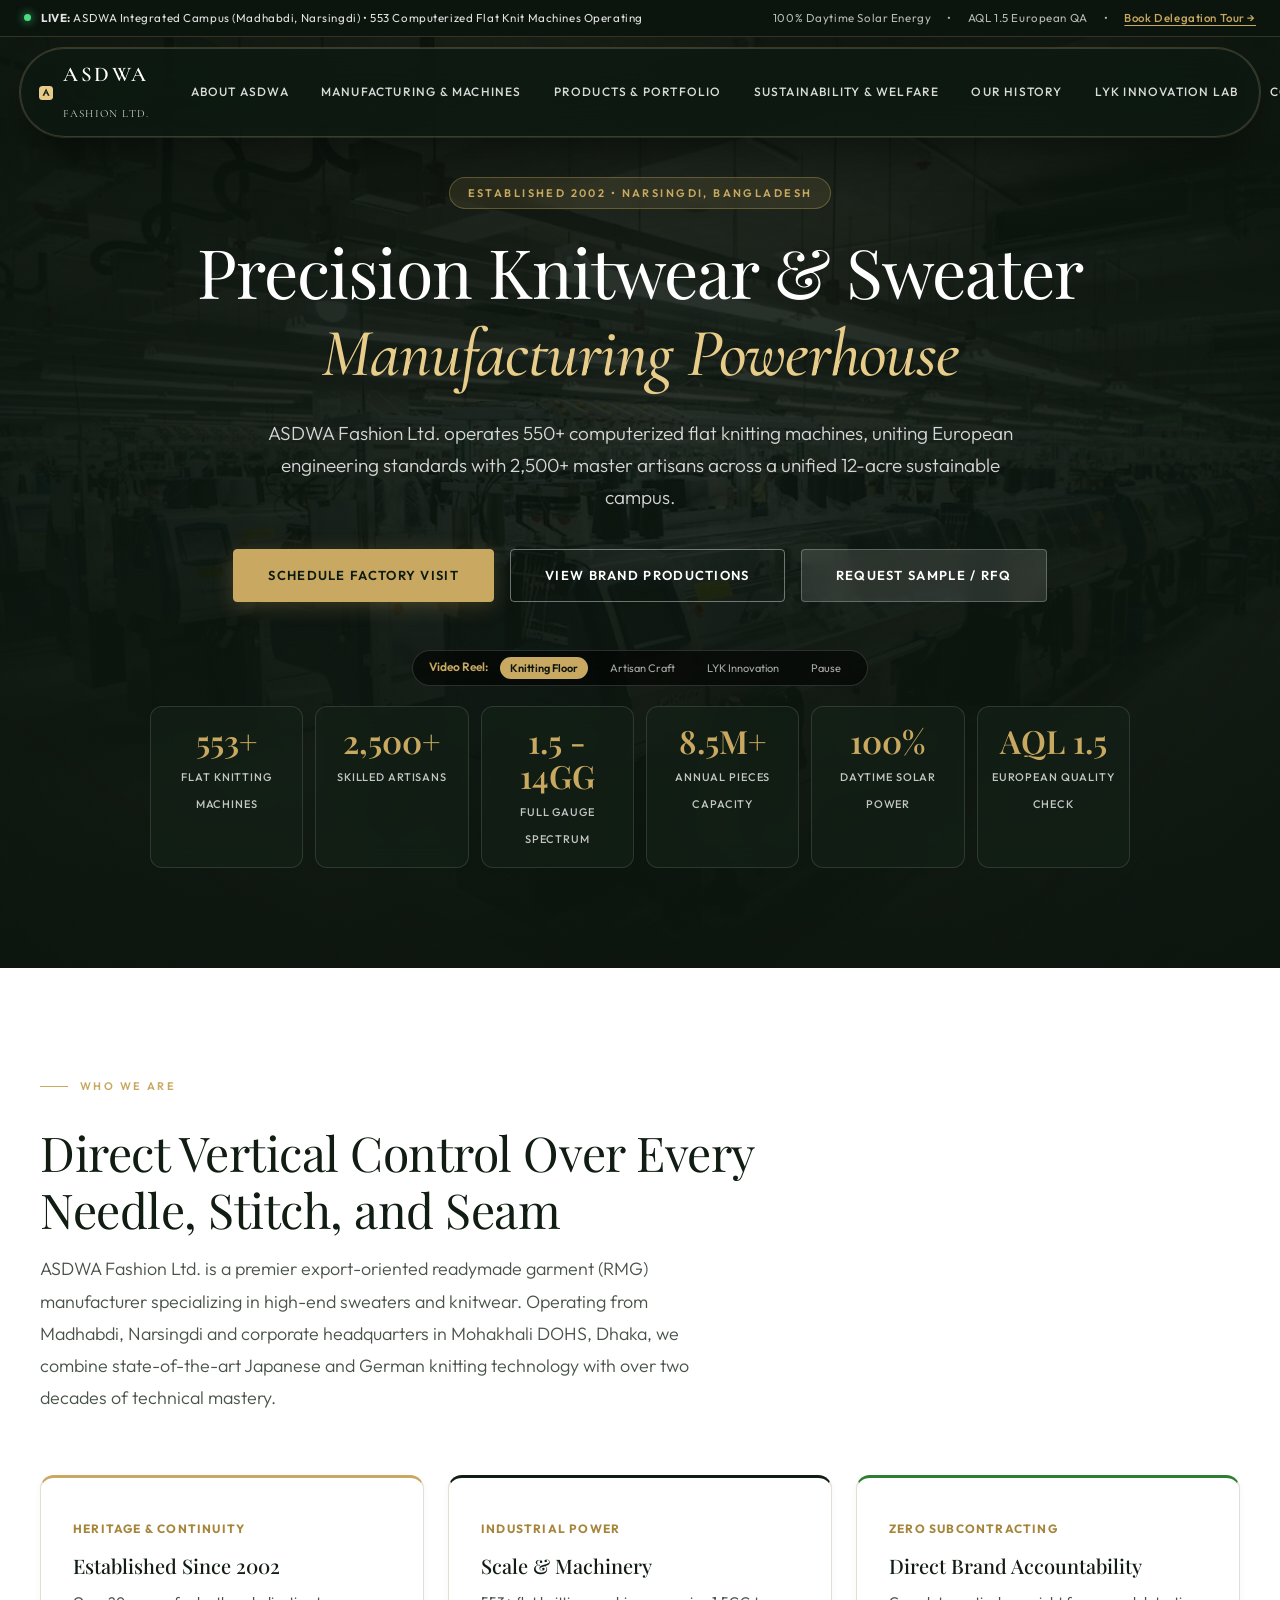
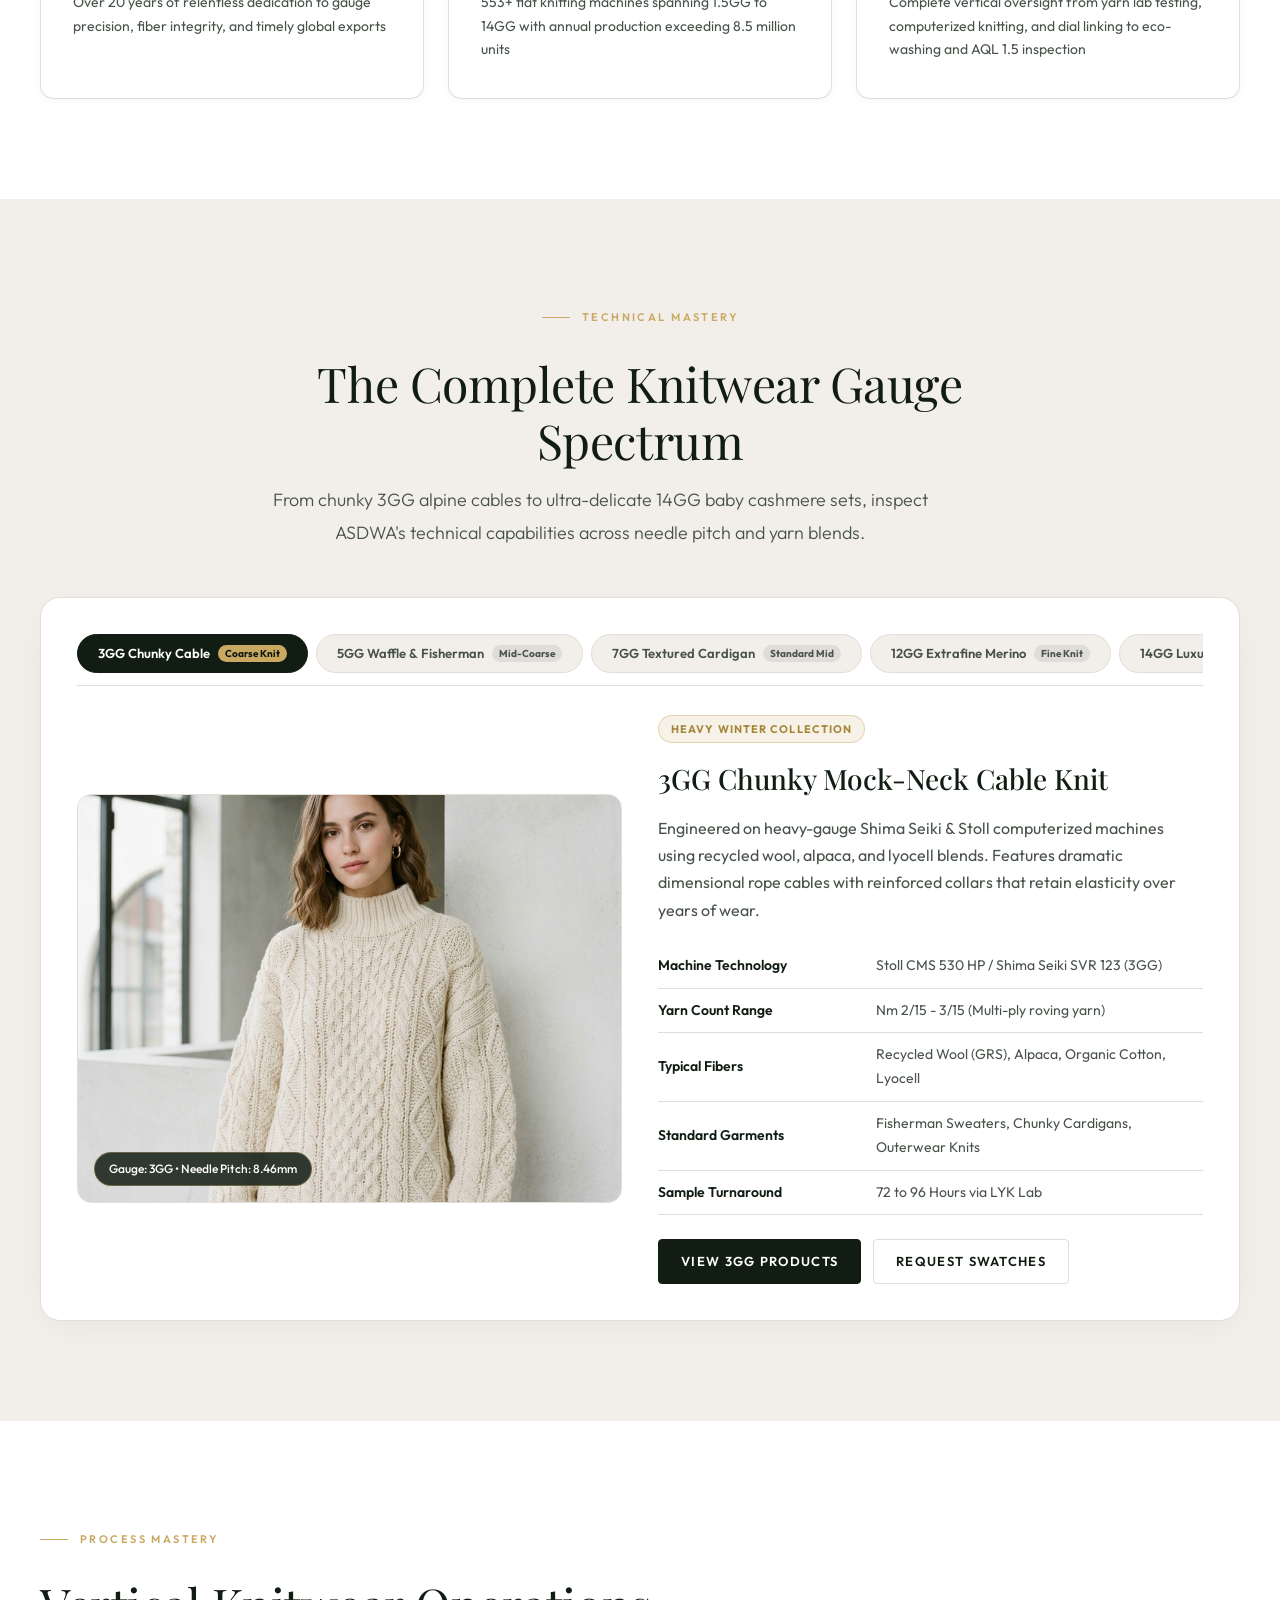
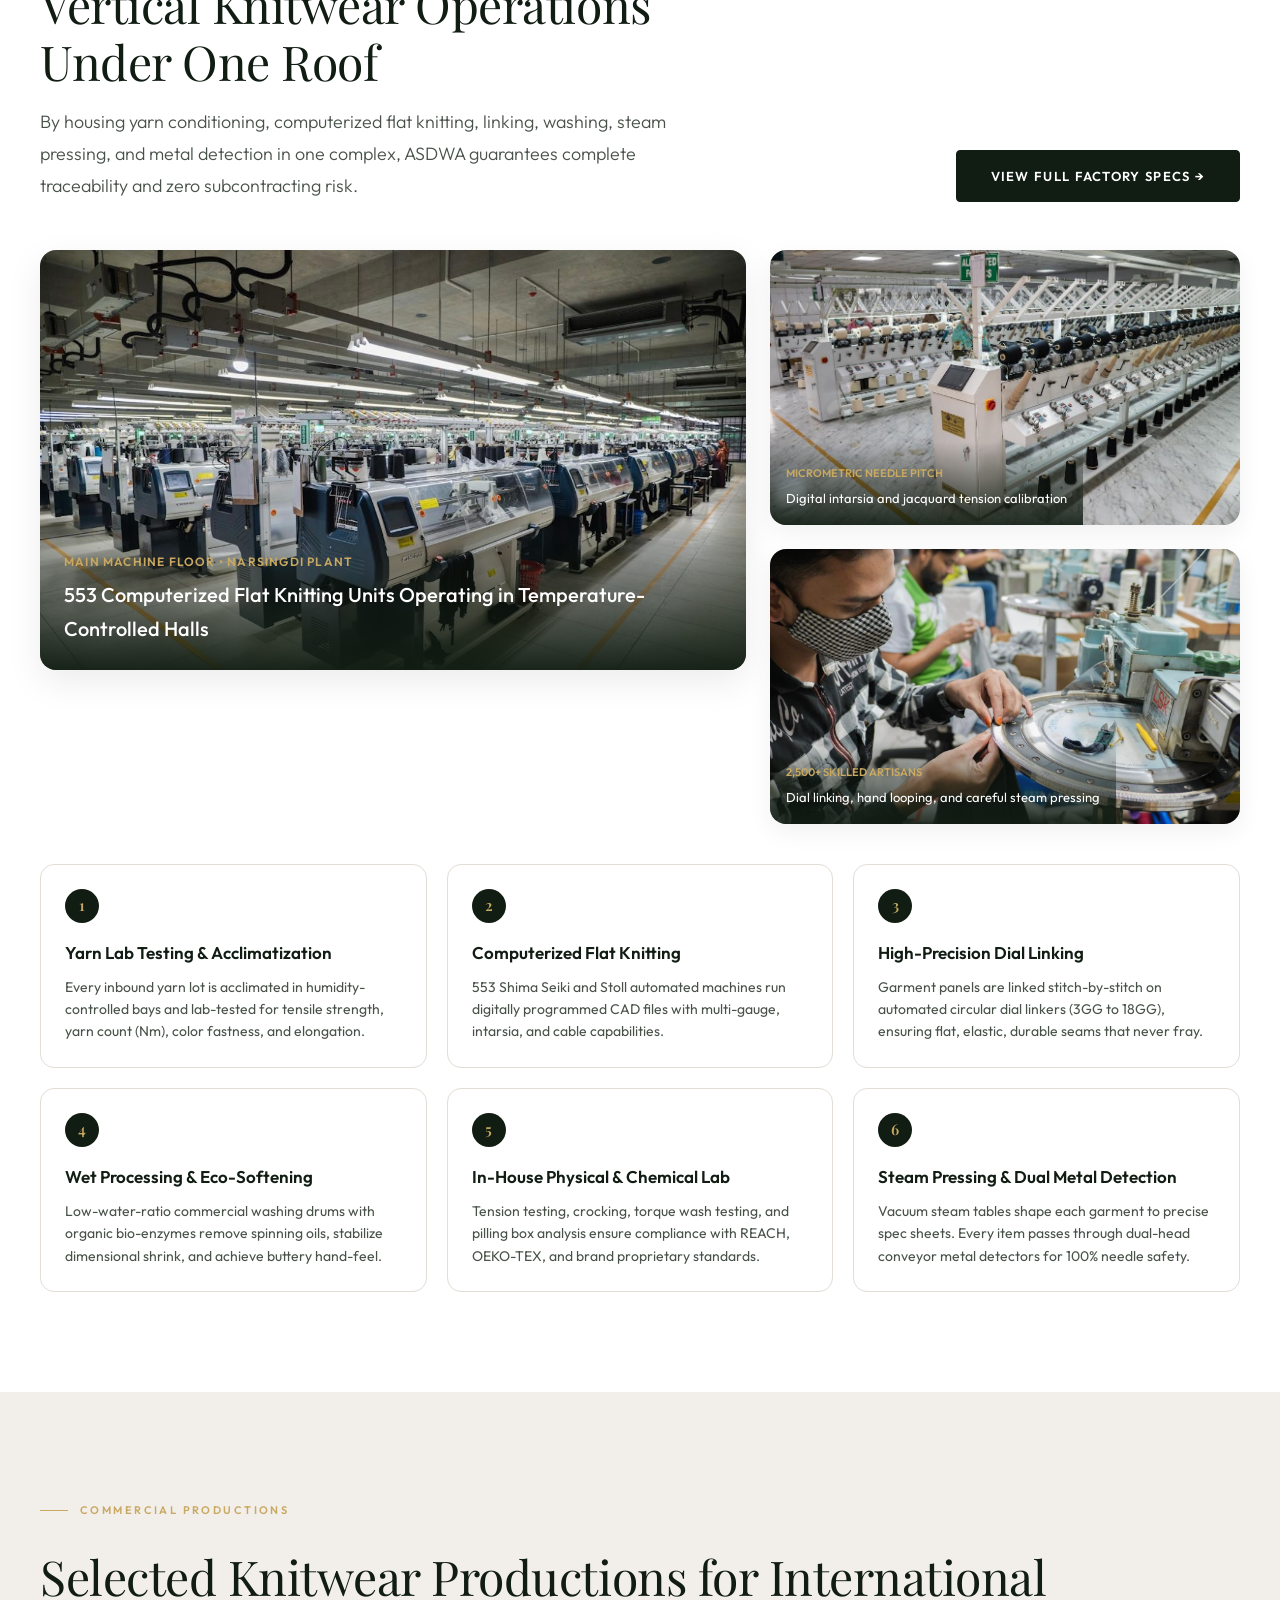
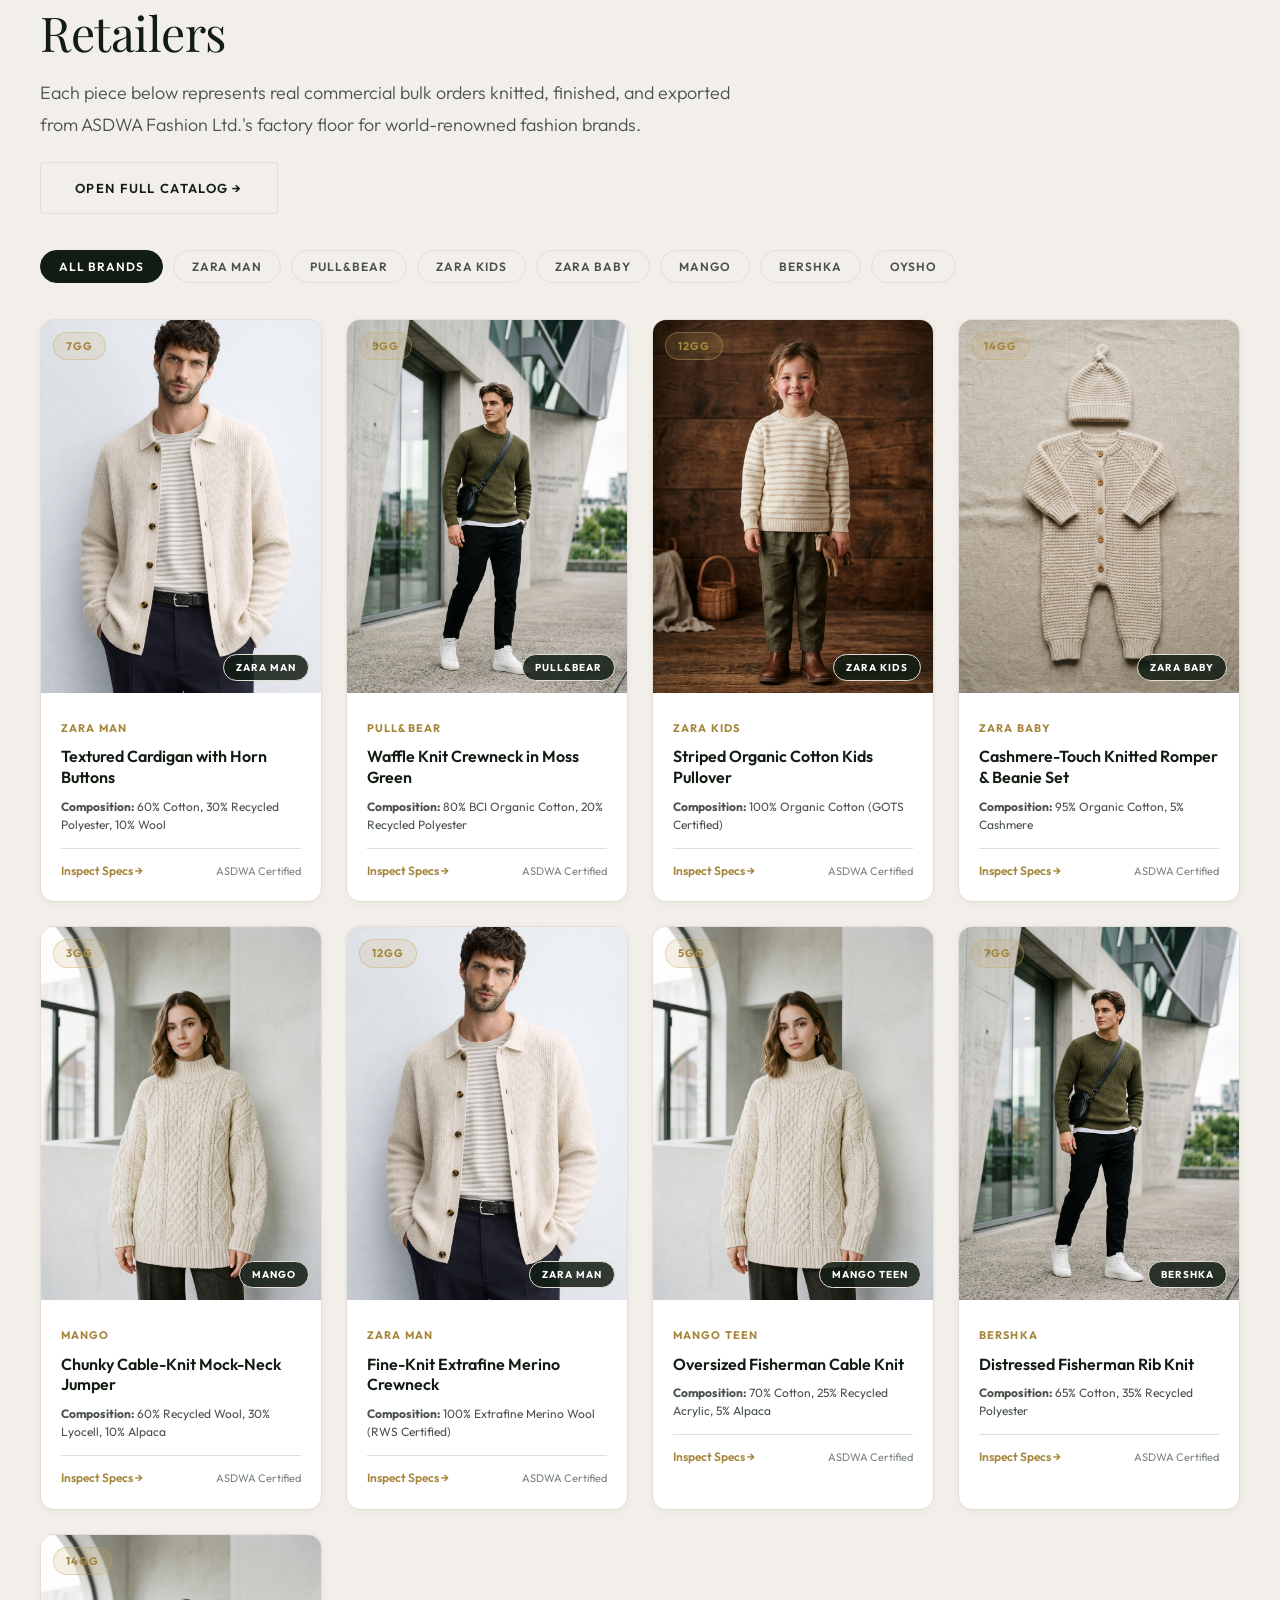
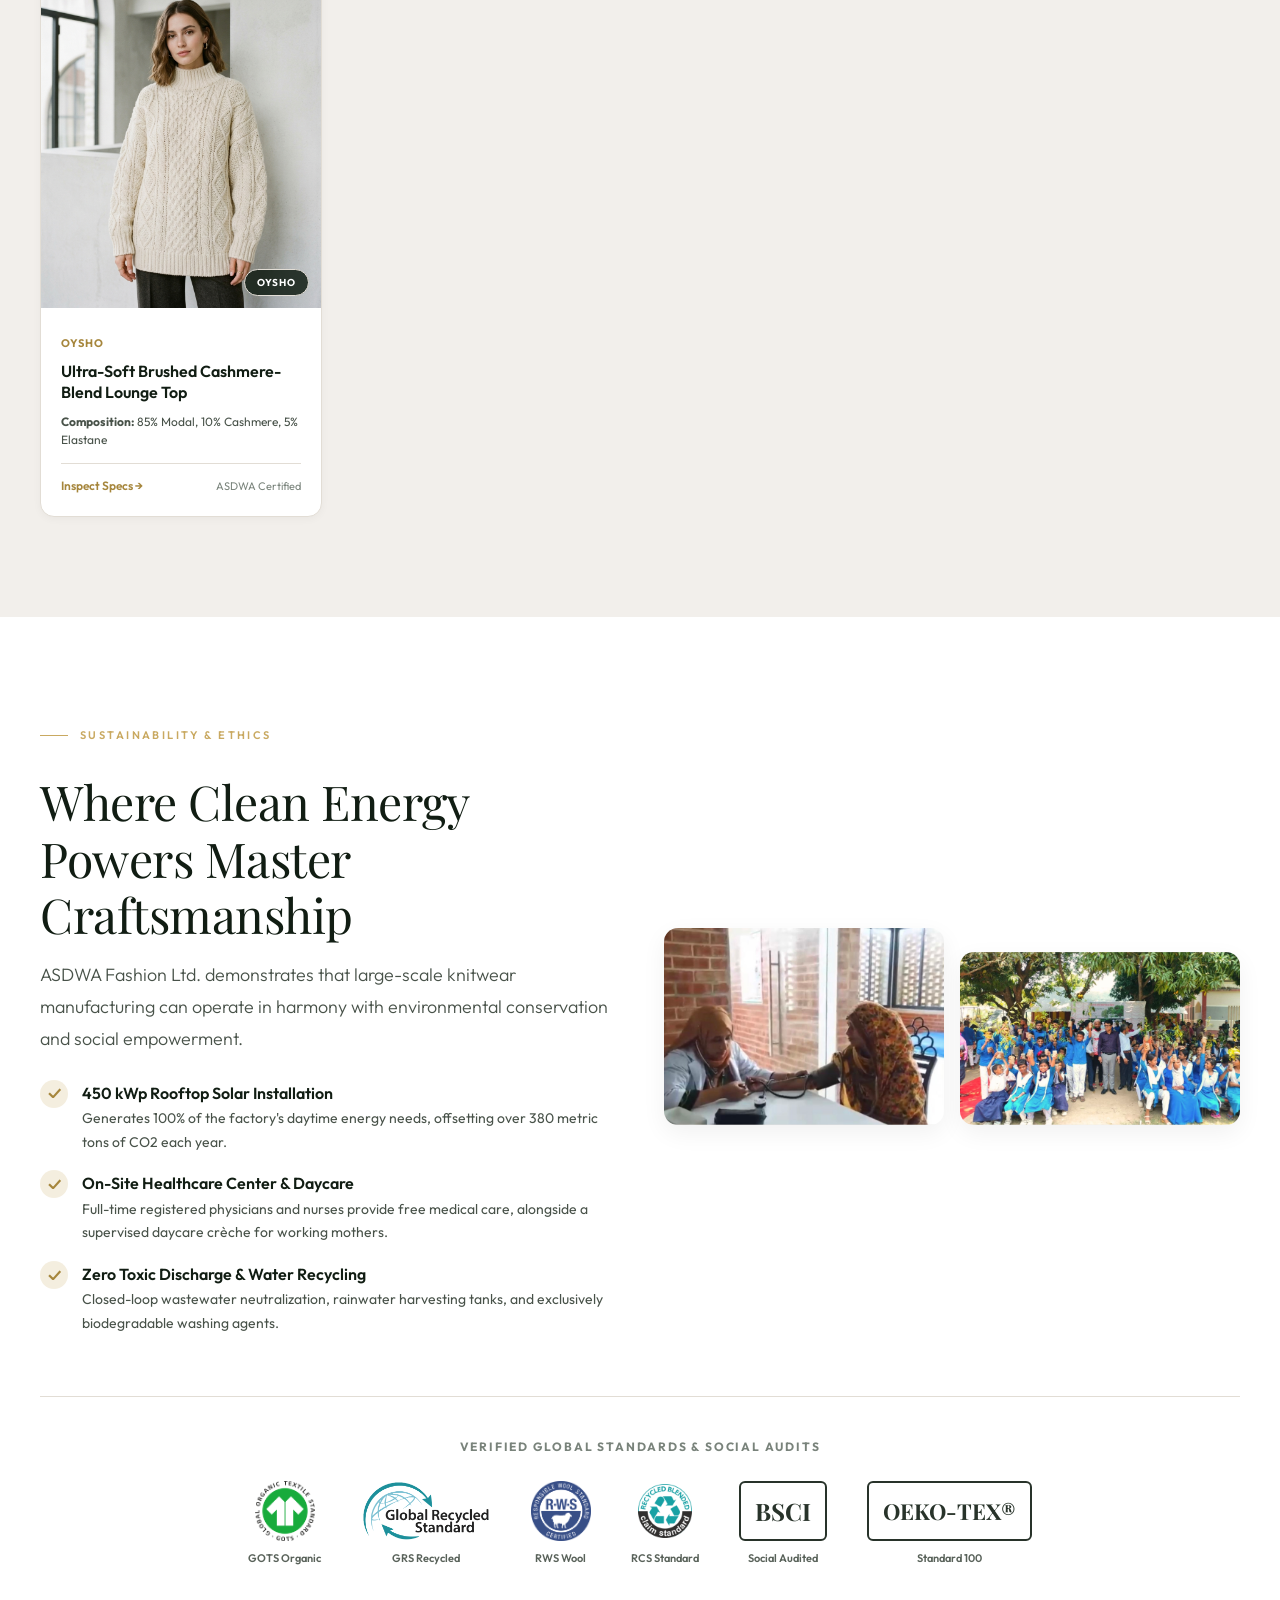
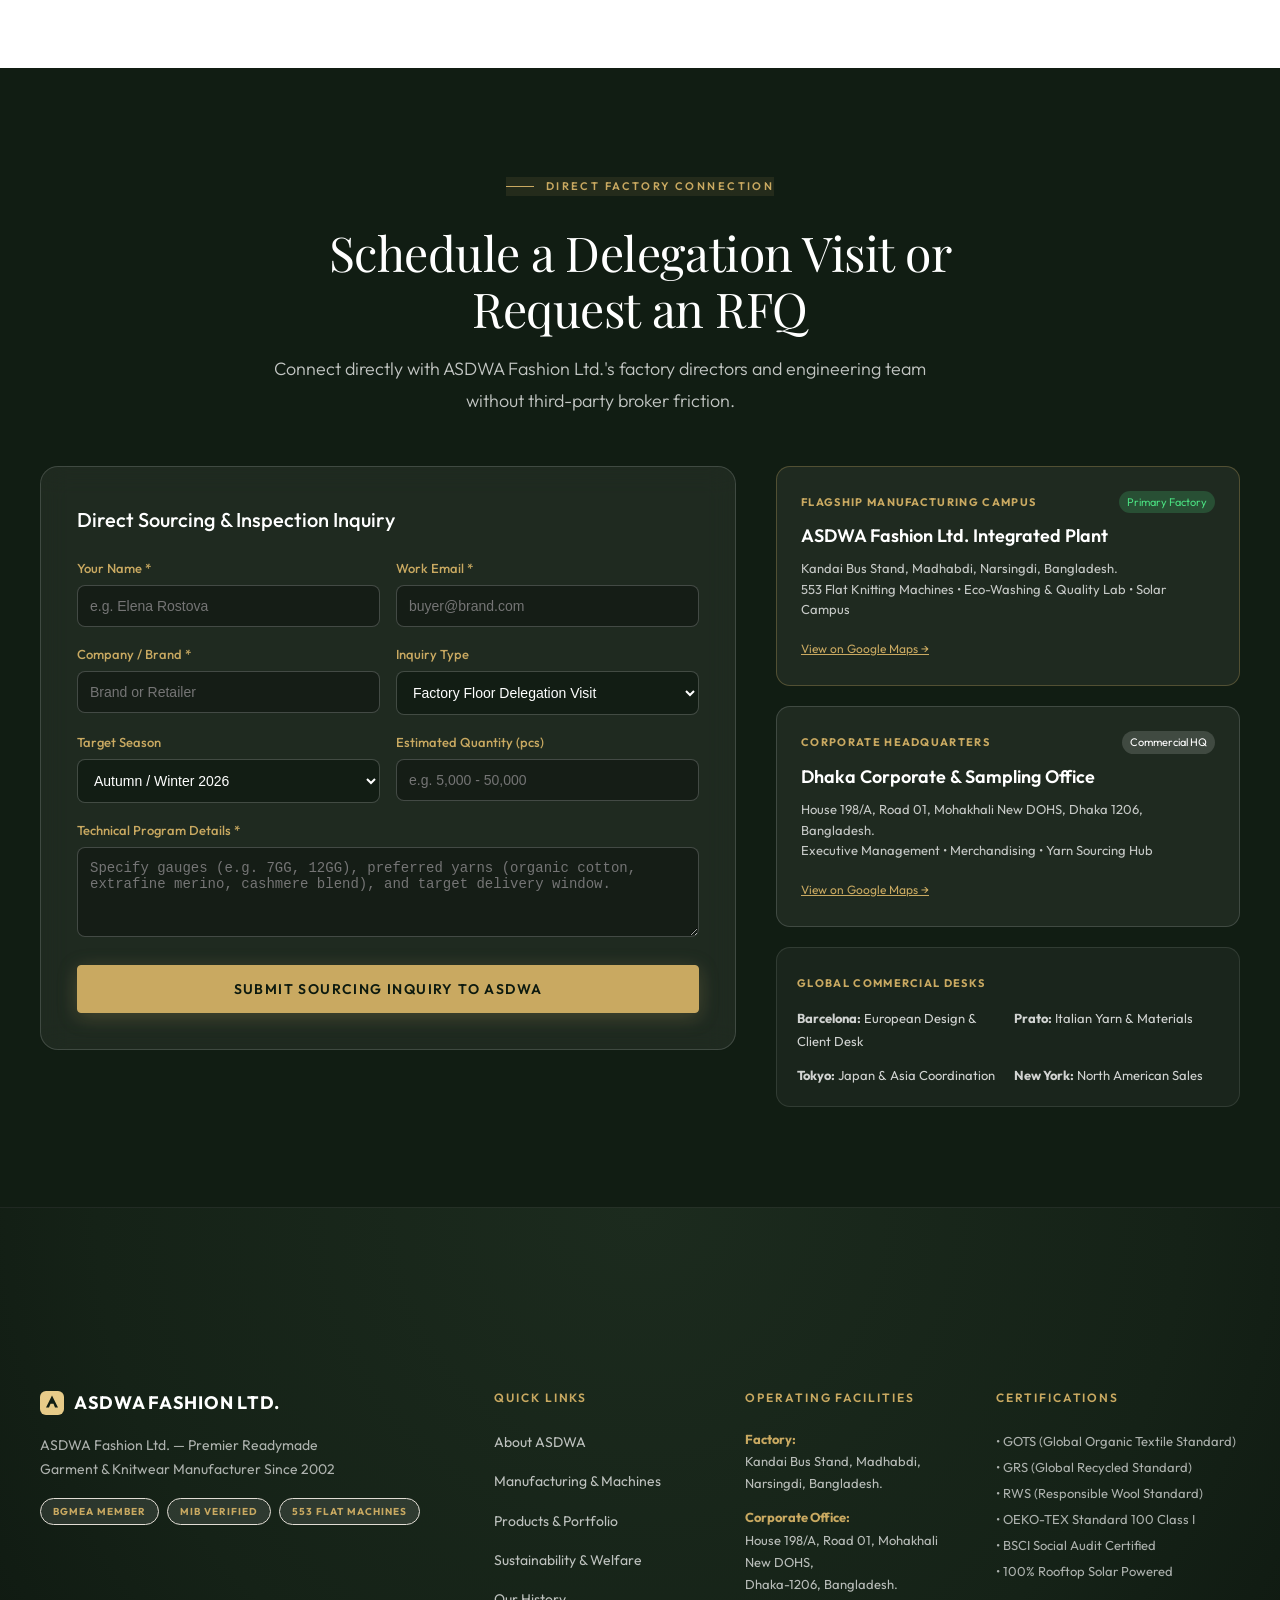
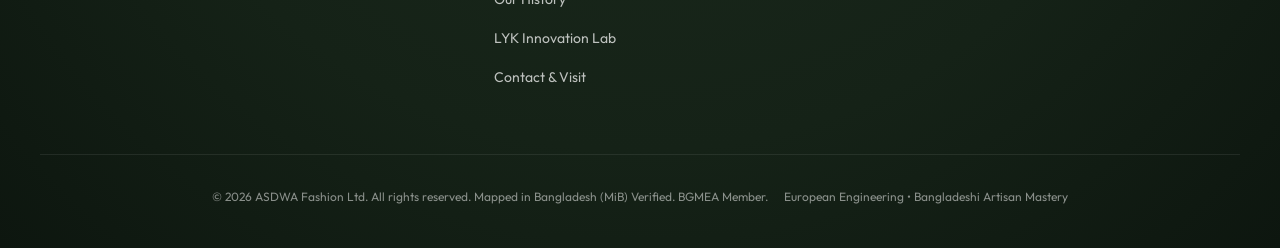
==== index.html @ 2466b428 "fix: navbar positioning, button classes, and missing CSS utilities" ====
<!DOCTYPE html>
<html lang="en">

<head>
  <meta charset="utf-8">
  <meta name="viewport" content="width=device-width, initial-scale=1.0">
  <title>ASDWA Fashion Ltd. | Precision Knitwear &amp; Sweater Manufacturing Powerhouse</title>
  <meta name="description"
    content="ASDWA Fashion Ltd. is a premier knitwear and sweater manufacturer in Bangladesh with 553+ flat knitting machines, European quality engineering, 2,500+ master artisans, and GOTS/GRS/BSCI certified facilities in Narsingdi and Dhaka. Trusted by Zara, Mango, Pull&Bear, and global fashion leaders.">
  <meta name="keywords"
    content="ASDWA Fashion Ltd, knitwear manufacturer Bangladesh, sweater factory Narsingdi, Shima Seiki flat knitting, Stoll knitwear, GOTS certified knitwear, BSCI factory Bangladesh, Inditex supplier">
  <meta property="og:type" content="website">
  <meta property="og:title" content="ASDWA Fashion Ltd. | Precision Knitwear &amp; Sweater Manufacturer">
  <meta property="og:description"
    content="Operating 553+ computerized flat knitting machines in Narsingdi, Bangladesh with 2,500+ artisans and global design liaisons.">
  <meta property="og:image" content="images/Factory-Interior-Production-floor.jpg">

  <link rel="preconnect" href="https://fonts.googleapis.com">
  <link rel="preconnect" href="https://fonts.gstatic.com" crossorigin="">
  <link
    href="https://fonts.googleapis.com/css2?family=Playfair+Display:ital,wght@0,400;0,500;0,600;0,700;1,400;1,600&family=Outfit:wght@300;400;500;600;700&family=Cormorant+Garamond:ital,wght@0,500;0,600;1,400&display=swap"
    rel="stylesheet">

  <link rel="stylesheet" href="css/design-system.css">

  <style>
    /* ============================================================ */
    /* CUSTOM HERO & INTERACTIVE SHOWCASE STYLING                   */
    /* ============================================================ */
    :root {
      --primary: #111D13;
      --primary-light: #18281B;
      --primary-surface: #223725;
      --gold: #C9A961;
      --gold-light: #E8CC8A;
      --gold-dark: #A6863C;
      --gold-glow: rgba(201, 169, 97, 0.25);
      --bg: #F9F9F7;
      --bg-stone: #F2EFEB;
      --white: #FFFFFF;
      --text-primary: #111D13;
      --text-secondary: #485249;
      --text-muted: #79837B;
      --border: #E2DDD5;
    }

    /* Video Hero */
    #hero {
      position: relative;
      min-height: 100vh;
      display: flex;
      align-items: center;
      justify-content: center;
      overflow: hidden;
      background: #0C150E;
      padding: 140px 24px 100px;
    }

    .hero-video-container {
      position: absolute;
      inset: 0;
      z-index: 1;
      overflow: hidden;
    }

    .hero-video {
      width: 100%;
      height: 100%;
      object-fit: cover;
      opacity: 0.52;
      transition: opacity 1.2s ease;
    }

    .hero-video-overlay {
      position: absolute;
      inset: 0;
      background: radial-gradient(circle at center, rgba(12, 21, 14, 0.4) 0%, rgba(12, 21, 14, 0.88) 100%),
        linear-gradient(to bottom, rgba(12, 21, 14, 0.3) 0%, rgba(12, 21, 14, 0.95) 100%);
      z-index: 2;
    }

    .hero-content {
      position: relative;
      z-index: 10;
      max-width: 980px;
      text-align: center;
      color: var(--white);
      margin: 0 auto;
    }

    .hero-eyebrow {
      display: inline-flex;
      align-items: center;
      gap: 12px;
      font-size: 11px;
      font-weight: 600;
      letter-spacing: 0.22em;
      text-transform: uppercase;
      color: var(--gold);
      background: rgba(201, 169, 97, 0.12);
      border: 1px solid rgba(201, 169, 97, 0.35);
      padding: 6px 18px;
      border-radius: 999px;
      margin-bottom: 24px;
      backdrop-filter: blur(8px);
    }

    .hero-title {
      font-family: var(--font-display);
      font-size: clamp(34px, 5.5vw, 68px);
      line-height: 1.12;
      font-weight: 400;
      margin-bottom: 24px;
      letter-spacing: -0.015em;
    }

    .hero-title em {
      font-family: var(--font-serif);
      font-style: italic;
      color: var(--gold-light);
      font-weight: 500;
    }

    .hero-subtitle {
      font-size: clamp(16px, 1.8vw, 19px);
      line-height: 1.7;
      color: rgba(255, 255, 255, 0.82);
      max-width: 780px;
      margin: 0 auto 36px;
      font-weight: 300;
    }

    .hero-cta-bar {
      display: flex;
      gap: 16px;
      justify-content: center;
      align-items: center;
      flex-wrap: wrap;
      margin-bottom: 48px;
    }

    .hero-video-controls {
      display: inline-flex;
      align-items: center;
      gap: 12px;
      background: rgba(0, 0, 0, 0.55);
      border: 1px solid rgba(255, 255, 255, 0.15);
      border-radius: 999px;
      padding: 6px 16px;
      backdrop-filter: blur(10px);
      font-size: 12px;
      color: rgba(255, 255, 255, 0.8);
    }

    .video-switch-btn {
      background: none;
      border: none;
      color: rgba(255, 255, 255, 0.65);
      font-size: 11px;
      padding: 4px 10px;
      border-radius: 999px;
      cursor: pointer;
      transition: all 0.2s ease;
    }

    .video-switch-btn.active,
    .video-switch-btn:hover {
      background: var(--gold);
      color: #0c150e;
      font-weight: 600;
    }

    /* Live KPI Ribbon */
    .hero-kpi-ribbon {
      margin-top: 20px;
      display: grid;
      grid-template-columns: repeat(6, 1fr);
      gap: 12px;
      max-width: 1200px;
      width: 100%;
      margin-left: auto;
      margin-right: auto;
      position: relative;
      z-index: 10;
    }

    .kpi-card {
      background: rgba(20, 34, 23, 0.65);
      border: 1px solid rgba(255, 255, 255, 0.12);
      border-radius: 12px;
      padding: 16px 12px;
      text-align: center;
      backdrop-filter: blur(12px);
      transition: transform 0.3s ease, border-color 0.3s ease, background 0.3s ease;
    }

    .kpi-card:hover {
      transform: translateY(-4px);
      border-color: var(--gold);
      background: rgba(28, 48, 32, 0.85);
    }

    .kpi-number {
      font-family: var(--font-display);
      font-size: clamp(22px, 2.5vw, 32px);
      font-weight: 600;
      color: var(--gold);
      line-height: 1.1;
      display: block;
      margin-bottom: 4px;
    }

    .kpi-label {
      font-size: 11px;
      font-weight: 500;
      color: rgba(255, 255, 255, 0.75);
      text-transform: uppercase;
      letter-spacing: 0.08em;
      line-height: 1.3;
    }

    @media (max-width: 992px) {
      .hero-kpi-ribbon {
        grid-template-columns: repeat(3, 1fr);
      }
    }

    @media (max-width: 600px) {
      .hero-kpi-ribbon {
        grid-template-columns: repeat(2, 1fr);
      }

      .top-ticker {
        display: none;
      }
    }

    /* Gauge Simulator Component */
    .gauge-explorer-wrapper {
      background: var(--white);
      border: 1px solid var(--border);
      border-radius: 20px;
      padding: 36px;
      box-shadow: 0 10px 40px -10px rgba(17, 29, 19, 0.06);
    }

    .gauge-tabs {
      display: flex;
      gap: 8px;
      overflow-x: auto;
      padding-bottom: 12px;
      border-bottom: 1px solid var(--border);
      margin-bottom: 28px;
      scrollbar-width: thin;
    }

    .gauge-tab-btn {
      padding: 10px 20px;
      background: var(--bg-stone);
      border: 1px solid var(--border);
      border-radius: 999px;
      font-size: 13px;
      font-weight: 600;
      color: var(--text-secondary);
      white-space: nowrap;
      cursor: pointer;
      transition: all 0.2s ease;
      display: inline-flex;
      align-items: center;
      gap: 8px;
    }

    .gauge-tab-btn:hover {
      background: var(--border);
      color: var(--text-primary);
    }

    .gauge-tab-btn.active {
      background: var(--primary);
      color: var(--white);
      border-color: var(--primary);
    }

    .gauge-tab-btn.active .gauge-tag-pill {
      background: var(--gold);
      color: #0c150e;
    }

    .gauge-tag-pill {
      background: rgba(0, 0, 0, 0.08);
      font-size: 10px;
      padding: 2px 7px;
      border-radius: 999px;
      font-weight: 700;
    }

    .gauge-display-grid {
      display: grid;
      grid-template-columns: 1fr 1fr;
      gap: 36px;
      align-items: center;
    }

    @media (max-width: 860px) {
      .gauge-display-grid {
        grid-template-columns: 1fr;
      }

      .gauge-explorer-wrapper {
        padding: 24px;
      }
    }

    .gauge-media-box {
      border-radius: 14px;
      overflow: hidden;
      aspect-ratio: 4/3;
      background: var(--bg-stone);
      position: relative;
      border: 1px solid var(--border);
    }

    .gauge-media-box img {
      width: 100%;
      height: 100%;
      object-fit: cover;
      transition: transform 0.5s ease;
    }

    .gauge-media-box:hover img {
      transform: scale(1.04);
    }

    .gauge-spec-pill {
      position: absolute;
      bottom: 16px;
      left: 16px;
      background: rgba(17, 29, 19, 0.85);
      backdrop-filter: blur(8px);
      color: var(--white);
      padding: 6px 14px;
      border-radius: 999px;
      font-size: 12px;
      font-weight: 500;
      border: 1px solid rgba(201, 169, 97, 0.4);
    }

    .gauge-info-box h3 {
      font-family: var(--font-display);
      font-size: 28px;
      font-weight: 500;
      color: var(--primary);
      margin-bottom: 12px;
    }

    .gauge-spec-table {
      width: 100%;
      margin: 20px 0;
      border-collapse: collapse;
      font-size: 14px;
    }

    .gauge-spec-table tr {
      border-bottom: 1px solid var(--border);
    }

    .gauge-spec-table td {
      padding: 10px 0;
      color: var(--text-secondary);
    }

    .gauge-spec-table td:first-child {
      font-weight: 600;
      color: var(--text-primary);
      width: 40%;
    }

    /* 6-Stage Process Flow */
    .process-grid {
      display: grid;
      grid-template-columns: repeat(3, 1fr);
      gap: 20px;
      margin-top: 36px;
    }

    @media (max-width: 992px) {
      .process-grid {
        grid-template-columns: repeat(2, 1fr);
      }
    }

    @media (max-width: 640px) {
      .process-grid {
        grid-template-columns: 1fr;
      }
    }

    .process-card {
      background: var(--white);
      border: 1px solid var(--border);
      border-radius: 14px;
      padding: 24px;
      position: relative;
      transition: all 0.3s ease;
    }

    .process-card:hover {
      transform: translateY(-4px);
      border-color: var(--gold);
      box-shadow: 0 12px 30px rgba(17, 29, 19, 0.06);
    }

    .process-step-badge {
      display: inline-flex;
      align-items: center;
      justify-content: center;
      width: 34px;
      height: 34px;
      background: var(--primary);
      color: var(--gold);
      font-family: var(--font-display);
      font-weight: 600;
      border-radius: 50%;
      margin-bottom: 16px;
      font-size: 15px;
    }

    .process-card h4 {
      font-size: 17px;
      font-weight: 600;
      color: var(--text-primary);
      margin-bottom: 8px;
    }

    .process-card p {
      font-size: 14px;
      color: var(--text-secondary);
      line-height: 1.6;
    }

    /* Interactive Product Modal */
    .product-modal {
      position: fixed;
      inset: 0;
      background: rgba(11, 19, 12, 0.85);
      backdrop-filter: blur(14px);
      -webkit-backdrop-filter: blur(14px);
      z-index: 3000;
      display: flex;
      align-items: center;
      justify-content: center;
      padding: 24px;
      opacity: 0;
      visibility: hidden;
      transition: all 0.3s cubic-bezier(0.16, 1, 0.3, 1);
    }

    .product-modal.active {
      opacity: 1;
      visibility: visible;
    }

    .product-modal-content {
      background: var(--white);
      border-radius: 20px;
      max-width: 840px;
      width: 100%;
      overflow: hidden;
      display: grid;
      grid-template-columns: 1fr 1fr;
      box-shadow: 0 25px 60px rgba(0, 0, 0, 0.4);
      position: relative;
    }

    @media (max-width: 768px) {
      .product-modal-content {
        grid-template-columns: 1fr;
        max-height: 90vh;
        overflow-y: auto;
      }
    }

    .product-modal-close {
      position: absolute;
      top: 16px;
      right: 16px;
      width: 38px;
      height: 38px;
      border-radius: 50%;
      background: rgba(0, 0, 0, 0.6);
      color: white;
      display: flex;
      align-items: center;
      justify-content: center;
      cursor: pointer;
      z-index: 10;
      font-size: 18px;
      border: 1px solid rgba(255, 255, 255, 0.2);
    }

    .product-modal-close:hover {
      background: var(--gold);
      color: #0c150e;
    }
  </style>
</head>

<body>

  <!-- Top Announcement Bar -->
  <aside class="top-ticker" aria-label="Announcement">
    <div class="top-ticker-left">
      <span class="ticker-pulse"></span>
      <span><strong>LIVE:</strong> ASDWA Integrated Campus (Madhabdi, Narsingdi) • 553 Computerized Flat Knit Machines
        Operating</span>
    </div>
    <div class="top-ticker-right">
      <span>100% Daytime Solar Energy</span>
      <span>•</span>
      <span>AQL 1.5 European QA</span>
      <span>•</span>
      <a href="contact.html">Book Delegation Tour &rarr;</a>
    </div>
  </aside>

  <!-- ============================================================ -->
  <!-- FLOATING LUXURY NAVIGATION                                   -->
  <!-- ============================================================ -->
  <nav class="ds-nav" id="navbar">
    <div class="ds-nav-inner">
      <a href="index.html" class="ds-nav-logo" style="display:inline-flex;align-items:center;gap:10px;">
        <svg width="26" height="26" viewBox="0 0 32 32" fill="none">
          <rect width="32" height="32" rx="8" fill="url(#goldGrad)" />
          <path d="M16 6L24 22H20L18 17H14L12 22H8L16 6Z" fill="#111D13" />
          <path d="M16 11L14.5 15H17.5L16 11Z" fill="#C9A961" />
          <defs>
            <linearGradient id="goldGrad" x1="0" y1="0" x2="32" y2="32">
              <stop stop-color="#E8CC8A" />
              <stop offset="1" stop-color="#A6863C" />
            </linearGradient>
          </defs>
        </svg>
        <span>ASDWA <span style="font-size:11px;font-weight:400;opacity:0.8;letter-spacing:0.1em;">FASHION
            LTD.</span></span>
      </a>

      <ul class="ds-nav-links" id="nav-links">
        <li><a href="index.html#about" class="ds-nav-link active" data-i18n="nav.about">About ASDWA</a></li>
        <li><a href="manufacturing.html" class="ds-nav-link" data-i18n="nav.manufacturing">Manufacturing</a></li>
        <li><a href="products.html" class="ds-nav-link" data-i18n="nav.products">Products &amp; Portfolio</a></li>
        <li><a href="responsibility.html" class="ds-nav-link" data-i18n="nav.responsibility">Sustainability &amp;
            Solar</a></li>
        <li><a href="our-history.html" class="ds-nav-link" data-i18n="nav.history">Our History</a></li>
        <li><a href="lyk.html" class="ds-nav-link" data-i18n="nav.lyk">LYK Lab</a></li>
        <li><a href="contact.html" class="ds-nav-link" data-i18n="nav.contact">Contact &amp; Visit</a></li>
      </ul>

      <div class="ds-nav-actions" style="display:flex;align-items:center;gap:12px;">
        <div class="ds-nav-langs">
          <button class="ds-lang-btn active" onclick="i18n.switchLanguage('en')" data-lang="en">EN</button>
          <button class="ds-lang-btn" onclick="i18n.switchLanguage('es')" data-lang="es">ES</button>
          <button class="ds-lang-btn" onclick="i18n.switchLanguage('ja')" data-lang="ja">JA</button>
        </div>
        <a href="contact.html" class="ds-btn ds-btn-gold"
          style="padding:8px 18px;font-size:12px;border-radius:999px;">Book Tour</a>
      </div>

      <button class="ds-hamburger" id="nav-toggle" aria-label="Toggle navigation">
        <span></span>
        <span></span>
        <span></span>
      </button>
    </div>
  </nav>

  <!-- ============================================================ -->

  <!-- ============================================================ -->
  <!-- HERO SECTION — CINEMATIC VIDEO & PRODUCTION STATS            -->
  <!-- ============================================================ -->
  <section id="hero">
    <div class="hero-video-container">
      <video class="hero-video" id="hero-video" autoplay muted loop playsinline
        poster="images/Factory-Interior-Production-floor.jpg">
        <source src="media/hero-knitting-web.mp4" type="video/mp4">
        <source src="media/0_Ai_generated_Knitted.mp4" type="video/mp4">
      </video>
      <div class="hero-video-overlay"></div>
    </div>

    <div class="hero-content">
      <div class="hero-eyebrow" data-i18n="hero.eyebrow">
        <span>ESTABLISHED 2002 • NARSINGDI, BANGLADESH</span>
      </div>

      <h1 class="hero-title" data-i18n-html="hero.title">
        Precision Knitwear &amp; Sweater <br><em>Manufacturing Powerhouse</em>
      </h1>

      <p class="hero-subtitle" data-i18n="hero.subtitle">
        ASDWA Fashion Ltd. operates 550+ computerized flat knitting machines, uniting European engineering standards
        with 2,500+ master artisans across a unified 12-acre sustainable campus in Narsingdi.
      </p>

      <div class="hero-cta-bar">
        <a href="#factory" class="ds-btn ds-btn-gold" data-i18n="hero.cta_primary">Explore Factory Tour</a>
        <a href="#products" class="ds-btn ds-btn-secondary" style="border-color:rgba(255,255,255,0.4);color:white;"
          data-i18n="hero.cta_secondary">View Brand Productions</a>
        <a href="#contact" class="ds-btn"
          style="background:rgba(255,255,255,0.12);color:white;backdrop-filter:blur(10px);border:1px solid rgba(255,255,255,0.25);">Request
          Sample / RFQ</a>
      </div>

      <!-- Video reel switcher -->
      <div class="hero-video-controls">
        <span style="font-weight:600;color:var(--gold);">Video Reel:</span>
        <button class="video-switch-btn active" onclick="switchHeroVideo('media/hero-knitting-web.mp4', this)">Knitting
          Floor</button>
        <button class="video-switch-btn" onclick="switchHeroVideo('media/0_Ai_generated_Knitted.mp4', this)">Artisan
          Craft</button>
        <button class="video-switch-btn" onclick="switchHeroVideo('media/LYK-hero-video.mp4', this)">LYK
          Innovation</button>
        <button class="video-switch-btn" id="video-toggle-play" onclick="toggleHeroPlay()">Pause</button>
      </div>

      <!-- Live KPI Ribbon -->
      <div class="hero-kpi-ribbon">
        <div class="kpi-card">
          <span class="kpi-number" data-count="553">553+</span>
          <span class="kpi-label">Flat Knitting Machines</span>
        </div>
        <div class="kpi-card">
          <span class="kpi-number" data-count="2500">2,500+</span>
          <span class="kpi-label">Skilled Artisans</span>
        </div>
        <div class="kpi-card">
          <span class="kpi-number">1.5 - 14GG</span>
          <span class="kpi-label">Full Gauge Spectrum</span>
        </div>
        <div class="kpi-card">
          <span class="kpi-number" data-count="8500000">8.5M+</span>
          <span class="kpi-label">Annual Pieces Capacity</span>
        </div>
        <div class="kpi-card">
          <span class="kpi-number">100%</span>
          <span class="kpi-label">Daytime Solar Power</span>
        </div>
        <div class="kpi-card">
          <span class="kpi-number">AQL 1.5</span>
          <span class="kpi-label">European Quality Check</span>
        </div>
      </div>
    </div>
  </section>

  <!-- ============================================================ -->
  <!-- ABOUT ASDWA FASHION LTD. — CORE IDENTITY                     -->
  <!-- ============================================================ -->
  <section id="about" style="background:var(--white);padding:100px var(--content-padding);">
    <div class="ds-container">
      <div class="ds-section-header" style="max-width:820px;margin-bottom:60px;">
        <span class="ds-eyebrow" data-i18n="about.tag">Who We Are</span>
        <h2 class="ds-title-lg" style="margin-top:12px;color:var(--primary);">
          Direct Vertical Control Over Every Needle, Stitch, and Seam
        </h2>
        <p class="ds-lead" style="margin-top:16px;color:var(--text-secondary);" data-i18n="about.story_text_1">
          ASDWA Fashion Ltd. is a premier export-oriented readymade garment (RMG) manufacturer specializing in high-end
          sweaters and knitwear. Operating from Madhabdi, Narsingdi and corporate headquarters in Mohakhali DOHS, Dhaka,
          we combine state-of-the-art Japanese and German knitting technology with over two decades of technical
          mastery.
        </p>
      </div>

      <div style="display:grid;grid-template-columns:repeat(auto-fit, minmax(320px, 1fr));gap:24px;">
        <div class="ds-card" style="border-top:3px solid var(--gold);">
          <span
            style="font-size:12px;font-weight:700;color:var(--gold-dark);letter-spacing:0.1em;text-transform:uppercase;">Heritage
            &amp; Continuity</span>
          <h3 class="ds-card-title" style="margin-top:8px;" data-i18n="about.story_bullet_1">Established Since 2002</h3>
          <p class="ds-card-text" data-i18n="about.story_bullet_1_text">Over 20 years of relentless dedication to gauge
            precision, fiber integrity, and timely global exports to Europe, Japan, and North America.</p>
        </div>

        <div class="ds-card" style="border-top:3px solid var(--primary);">
          <span
            style="font-size:12px;font-weight:700;color:var(--gold-dark);letter-spacing:0.1em;text-transform:uppercase;">Industrial
            Power</span>
          <h3 class="ds-card-title" style="margin-top:8px;" data-i18n="about.story_bullet_2">Scale &amp; Machinery</h3>
          <p class="ds-card-text" data-i18n="about.story_bullet_2_text">553+ flat knitting machines spanning 1.5GG to
            14GG with annual production exceeding 8.5 million units across men's, women's, and children's knitwear.</p>
        </div>

        <div class="ds-card" style="border-top:3px solid #2e7d32;">
          <span
            style="font-size:12px;font-weight:700;color:var(--gold-dark);letter-spacing:0.1em;text-transform:uppercase;">Zero
            Subcontracting</span>
          <h3 class="ds-card-title" style="margin-top:8px;" data-i18n="about.story_bullet_3">Direct Brand Accountability
          </h3>
          <p class="ds-card-text" data-i18n="about.story_bullet_3_text">Complete vertical oversight from yarn lab
            testing, computerized knitting, and dial linking to eco-washing and AQL 1.5 final needle inspection.</p>
        </div>
      </div>
    </div>
  </section>

  <!-- ============================================================ -->
  <!-- INTERACTIVE GAUGE & CRAFTSMANSHIP EXPLORER                   -->
  <!-- ============================================================ -->
  <section id="gauges" style="background:var(--bg-stone);padding:100px var(--content-padding);">
    <div class="ds-container">
      <div class="ds-section-header" style="text-align:center;max-width:760px;margin:0 auto 48px;">
        <span class="ds-eyebrow">Technical Mastery</span>
        <h2 class="ds-title-lg" style="margin-top:12px;">The Complete Knitwear Gauge Spectrum</h2>
        <p class="ds-lead" style="color:var(--text-secondary);margin-top:12px;">
          From chunky 3GG alpine cables to ultra-delicate 14GG baby cashmere sets, inspect ASDWA's technical
          capabilities across needle pitch and yarn blends.
        </p>
      </div>

      <div class="gauge-explorer-wrapper">
        <div class="gauge-tabs" role="tablist">
          <button class="gauge-tab-btn active" onclick="selectGauge('3gg', this)">
            <span>3GG Chunky Cable</span>
            <span class="gauge-tag-pill">Coarse Knit</span>
          </button>
          <button class="gauge-tab-btn" onclick="selectGauge('5gg', this)">
            <span>5GG Waffle &amp; Fisherman</span>
            <span class="gauge-tag-pill">Mid-Coarse</span>
          </button>
          <button class="gauge-tab-btn" onclick="selectGauge('7gg', this)">
            <span>7GG Textured Cardigan</span>
            <span class="gauge-tag-pill">Standard Mid</span>
          </button>
          <button class="gauge-tab-btn" onclick="selectGauge('12gg', this)">
            <span>12GG Extrafine Merino</span>
            <span class="gauge-tag-pill">Fine Knit</span>
          </button>
          <button class="gauge-tab-btn" onclick="selectGauge('14gg', this)">
            <span>14GG Luxury Baby &amp; Cashmere</span>
            <span class="gauge-tag-pill">Ultra Fine</span>
          </button>
        </div>

        <div class="gauge-display-grid" id="gauge-display">
          <div class="gauge-media-box">
            <img id="gauge-img" src="images/mango_cable_knit.jpg"
              alt="3GG Chunky Cable Knitwear produced by ASDWA Fashion Ltd.">
            <div class="gauge-spec-pill" id="gauge-pill">Gauge: 3GG • Needle Pitch: 8.46mm</div>
          </div>

          <div class="gauge-info-box">
            <span class="ds-badge ds-badge-gold" id="gauge-badge">Heavy Winter Collection</span>
            <h3 id="gauge-title" style="margin-top:12px;">3GG Chunky Mock-Neck Cable Knit</h3>
            <p id="gauge-desc" style="color:var(--text-secondary);line-height:1.7;">
              Engineered on heavy-gauge Shima Seiki &amp; Stoll computerized machines using recycled wool, alpaca, and
              lyocell blends. Features dramatic dimensional rope cables with reinforced collars that retain elasticity
              over years of wear.
            </p>

            <table class="gauge-spec-table">
              <tr>
                <td>Machine Technology</td>
                <td id="gauge-machine">Stoll CMS 530 HP / Shima Seiki SVR 123 (3GG)</td>
              </tr>
              <tr>
                <td>Yarn Count Range</td>
                <td id="gauge-yarn">Nm 2/15 - 3/15 (Multi-ply roving yarn)</td>
              </tr>
              <tr>
                <td>Typical Fibers</td>
                <td id="gauge-fibers">Recycled Wool (GRS), Alpaca, Organic Cotton, Lyocell</td>
              </tr>
              <tr>
                <td>Standard Garments</td>
                <td id="gauge-garments">Fisherman Sweaters, Chunky Cardigans, Outerwear Knits</td>
              </tr>
              <tr>
                <td>Sample Turnaround</td>
                <td id="gauge-turnaround">72 to 96 Hours via LYK Lab</td>
              </tr>
            </table>

            <div style="display:flex;gap:12px;margin-top:24px;">
              <a href="#products" class="ds-btn ds-btn-primary" style="padding:10px 22px;font-size:13px;">View 3GG
                Products</a>
              <a href="#contact" class="ds-btn ds-btn-secondary" style="padding:10px 22px;font-size:13px;">Request
                Swatches</a>
            </div>
          </div>
        </div>
      </div>
    </div>
  </section>

  <!-- ============================================================ -->
  <!-- 6-STAGE MANUFACTURING PROCESS & MACHINE FLOOR                -->
  <!-- ============================================================ -->
  <section id="factory" style="background:var(--white);padding:100px var(--content-padding);">
    <div class="ds-container">
      <div style="display:grid;grid-template-columns:1.2fr 0.8fr;gap:40px;align-items:end;margin-bottom:48px;">
        <div>
          <span class="ds-eyebrow" data-i18n="manufacturing.overview_tag">Process Mastery</span>
          <h2 class="ds-title-lg" style="margin-top:12px;" data-i18n="manufacturing.overview_title">
            Vertical Knitwear Operations Under One Unified Roof
          </h2>
          <p class="ds-lead" style="color:var(--text-secondary);margin-top:12px;"
            data-i18n="manufacturing.overview_text">
            We operate a fully integrated knitwear manufacturing facility in Bangladesh, combining 553 flat knitting
            machines, experienced teams, and structured workflows to guarantee 100% traceability and zero subcontracting
            risk.
          </p>
        </div>
        <div style="text-align:right;">
          <a href="manufacturing.html" class="ds-btn ds-btn-primary">View Full Factory Specs &rarr;</a>
        </div>
      </div>

      <!-- Factory Floor Photo Feature -->
      <div style="display:grid;grid-template-columns:1.5fr 1fr;gap:24px;margin-bottom:40px;">
        <div
          style="border-radius:16px;overflow:hidden;height:420px;position:relative;box-shadow:0 12px 36px rgba(0,0,0,0.08);">
          <img src="images/Factory-Interior-Production-floor.jpg"
            alt="ASDWA Fashion Ltd. Main Knitting Floor with 553+ Machines"
            style="width:100%;height:100%;object-fit:cover;">
          <div
            style="position:absolute;bottom:0;inset-x:0;padding:24px;background:linear-gradient(to top, rgba(17,29,19,0.95), transparent);color:white;">
            <span
              style="color:var(--gold);font-size:12px;font-weight:600;letter-spacing:0.1em;text-transform:uppercase;">Main
              Machine Floor • Narsingdi Plant</span>
            <h4 style="font-size:20px;font-weight:500;margin-top:4px;">553 Computerized Flat Knitting Units Operating in
              Temperature-Controlled Halls</h4>
          </div>
        </div>

        <div style="display:flex;flex-direction:column;gap:24px;">
          <div
            style="border-radius:16px;overflow:hidden;flex:1;position:relative;box-shadow:0 8px 24px rgba(0,0,0,0.06);">
            <img src="images/Knitting-machines-Close-up detail.jpg"
              alt="Precision needle beds on Shima Seiki machines at ASDWA"
              style="width:100%;height:100%;object-fit:cover;">
            <div
              style="position:absolute;bottom:0;inset-x:0;padding:16px;background:linear-gradient(to top, rgba(17,29,19,0.9), transparent);color:white;">
              <span style="color:var(--gold);font-size:11px;font-weight:600;text-transform:uppercase;">Micrometric
                Needle Pitch</span>
              <p style="font-size:13px;margin-top:2px;">Digital intarsia and jacquard tension calibration</p>
            </div>
          </div>
          <div
            style="border-radius:16px;overflow:hidden;flex:1;position:relative;box-shadow:0 8px 24px rgba(0,0,0,0.06);">
            <img src="images/Production-line-Workers-machinery.jpg"
              alt="Skilled artisans assembling knit garments at ASDWA Fashion Ltd."
              style="width:100%;height:100%;object-fit:cover;">
            <div
              style="position:absolute;bottom:0;inset-x:0;padding:16px;background:linear-gradient(to top, rgba(17,29,19,0.9), transparent);color:white;">
              <span style="color:var(--gold);font-size:11px;font-weight:600;text-transform:uppercase;">2,500+ Skilled
                Artisans</span>
              <p style="font-size:13px;margin-top:2px;">Dial linking, hand looping, and careful steam pressing</p>
            </div>
          </div>
        </div>
      </div>

      <!-- 6-Stage Process Cards -->
      <div class="process-grid">
        <div class="process-card">
          <div class="process-step-badge">1</div>
          <h4>Yarn Lab Testing &amp; Acclimatization</h4>
          <p>Every inbound yarn lot is acclimated in humidity-controlled bays and lab-tested for tensile strength, yarn
            count (Nm), color fastness, and elongation.</p>
        </div>

        <div class="process-card">
          <div class="process-step-badge">2</div>
          <h4>Computerized Flat Knitting</h4>
          <p>553 Shima Seiki and Stoll automated machines run digitally programmed CAD files with multi-gauge, intarsia,
            and cable capabilities.</p>
        </div>

        <div class="process-card">
          <div class="process-step-badge">3</div>
          <h4>High-Precision Dial Linking</h4>
          <p>Garment panels are linked stitch-by-stitch on automated circular dial linkers (3GG to 18GG), ensuring flat,
            elastic, durable seams that never fray.</p>
        </div>

        <div class="process-card">
          <div class="process-step-badge">4</div>
          <h4>Wet Processing &amp; Eco-Softening</h4>
          <p>Low-water-ratio commercial washing drums with organic bio-enzymes remove spinning oils, stabilize
            dimensional shrink, and achieve buttery hand-feel.</p>
        </div>

        <div class="process-card">
          <div class="process-step-badge">5</div>
          <h4>In-House Physical &amp; Chemical Lab</h4>
          <p>Tension testing, crocking, torque wash testing, and pilling box analysis ensure compliance with REACH,
            OEKO-TEX, and brand proprietary standards.</p>
        </div>

        <div class="process-card">
          <div class="process-step-badge">6</div>
          <h4>Steam Pressing &amp; Dual Metal Detection</h4>
          <p>Vacuum steam tables shape each garment to precise spec sheets. Every item passes through dual-head conveyor
            metal detectors for 100% needle safety.</p>
        </div>
      </div>
    </div>
  </section>

  <!-- ============================================================ -->
  <!-- SELECTED BRAND PRODUCTIONS — LIVE PORTFOLIO                  -->
  <!-- ============================================================ -->
  <section id="products" style="background:var(--bg-stone);padding:100px var(--content-padding);">
    <div class="ds-container">
      <div
        style="display:flex;justify-content:space-between;align-items:end;flex-wrap:wrap;gap:20px;margin-bottom:36px;">
        <div>
          <span class="ds-eyebrow" data-i18n="work.hero_tag">Commercial Productions</span>
          <h2 class="ds-title-lg" style="margin-top:12px;" data-i18n="work.title">Selected Knitwear for International
            Retailers</h2>
          <p class="ds-lead" style="color:var(--text-secondary);margin-top:8px;max-width:720px;"
            data-i18n="work.subtitle">
            Authenticated production runs knitted, finished, and exported from ASDWA Fashion Ltd.'s factory floor for
            global fashion houses.
          </p>
        </div>
        <div>
          <a href="products.html" class="ds-btn ds-btn-secondary">Open Full Catalog &rarr;</a>
        </div>
      </div>

      <!-- Filter Bar -->
      <div style="display:flex;gap:10px;flex-wrap:wrap;margin-bottom:36px;">
        <button class="btn-filter-pill active" onclick="filterBrand('all', this)">All Brands</button>
        <button class="btn-filter-pill" onclick="filterBrand('zara-man', this)">ZARA MAN</button>
        <button class="btn-filter-pill" onclick="filterBrand('pull-and-bear', this)">PULL&amp;BEAR</button>
        <button class="btn-filter-pill" onclick="filterBrand('zara-kids', this)">ZARA KIDS</button>
        <button class="btn-filter-pill" onclick="filterBrand('zara-baby', this)">ZARA BABY</button>
        <button class="btn-filter-pill" onclick="filterBrand('mango', this)">MANGO</button>
        <button class="btn-filter-pill" onclick="filterBrand('bershka', this)">BERSHKA</button>
        <button class="btn-filter-pill" onclick="filterBrand('oysho', this)">OYSHO</button>
      </div>

      <!-- Live Dynamic Products Grid -->
      <div id="home-products-grid"
        style="display:grid;grid-template-columns:repeat(auto-fill, minmax(280px, 1fr));gap:24px;">
        <!-- Injected via JavaScript from products_data.json -->
      </div>
    </div>
  </section>


  <!-- ============================================================ -->
  <!-- CERTIFIED SUSTAINABILITY & SOCIAL WELFARE                    -->
  <!-- ============================================================ -->
  <section id="sustainability" style="background:var(--white);padding:100px var(--content-padding);">
    <div class="ds-container">
      <div style="display:grid;grid-template-columns:1fr 1fr;gap:48px;align-items:center;margin-bottom:60px;">
        <div>
          <span class="ds-eyebrow" data-i18n="responsibility.hero_tag">Sustainability &amp; Ethics</span>
          <h2 class="ds-title-lg" style="margin-top:12px;">Where Clean Energy Powers Master Craftsmanship</h2>
          <p class="ds-lead" style="color:var(--text-secondary);margin-top:16px;">
            ASDWA Fashion Ltd. demonstrates that large-scale knitwear manufacturing can operate in harmony with
            environmental conservation and social empowerment.
          </p>
          <div style="margin-top:24px;display:flex;flex-direction:column;gap:16px;">
            <div style="display:flex;gap:14px;align-items:flex-start;">
              <div
                style="width:28px;height:28px;border-radius:50%;background:rgba(201,169,97,0.2);display:flex;align-items:center;justify-content:center;color:var(--gold-dark);font-weight:700;flex-shrink:0;">
                &#10003;</div>
              <div>
                <h4 style="font-size:16px;font-weight:600;color:var(--primary);">450 kWp Rooftop Solar Installation</h4>
                <p style="font-size:14px;color:var(--text-secondary);">Generates 100% of the factory's daytime energy
                  needs, offsetting over 380 metric tons of CO2 each year.</p>
              </div>
            </div>

            <div style="display:flex;gap:14px;align-items:flex-start;">
              <div
                style="width:28px;height:28px;border-radius:50%;background:rgba(201,169,97,0.2);display:flex;align-items:center;justify-content:center;color:var(--gold-dark);font-weight:700;flex-shrink:0;">
                &#10003;</div>
              <div>
                <h4 style="font-size:16px;font-weight:600;color:var(--primary);">On-Site Healthcare Center &amp; Daycare
                </h4>
                <p style="font-size:14px;color:var(--text-secondary);">Full-time registered physicians and nurses
                  provide free medical care, alongside a supervised daycare crèche for working mothers.</p>
              </div>
            </div>

            <div style="display:flex;gap:14px;align-items:flex-start;">
              <div
                style="width:28px;height:28px;border-radius:50%;background:rgba(201,169,97,0.2);display:flex;align-items:center;justify-content:center;color:var(--gold-dark);font-weight:700;flex-shrink:0;">
                &#10003;</div>
              <div>
                <h4 style="font-size:16px;font-weight:600;color:var(--primary);">Zero Toxic Discharge &amp; Water
                  Recycling</h4>
                <p style="font-size:14px;color:var(--text-secondary);">Closed-loop wastewater neutralization, rainwater
                  harvesting tanks, and exclusively biodegradable washing agents.</p>
              </div>
            </div>
          </div>
        </div>

        <div style="display:grid;grid-template-columns:1fr 1fr;gap:16px;">
          <div style="border-radius:14px;overflow:hidden;box-shadow:0 8px 24px rgba(0,0,0,0.06);">
            <img src="images/child-care-medical-suport.jpg"
              alt="Child daycare and healthcare clinic at ASDWA Fashion Ltd."
              style="width:100%;height:100%;object-fit:cover;">
          </div>
          <div style="border-radius:14px;overflow:hidden;box-shadow:0 8px 24px rgba(0,0,0,0.06);margin-top:24px;">
            <img src="images/Tree-planting-Natural-environment.jpg"
              alt="Factory tree planting and green landscape at ASDWA" style="width:100%;height:100%;object-fit:cover;">
          </div>
        </div>
      </div>

      <!-- Global Certification Badges Strip -->
      <div style="border-top:1px solid var(--border);padding-top:40px;">
        <p
          style="text-align:center;font-size:12px;font-weight:700;letter-spacing:0.15em;text-transform:uppercase;color:var(--text-muted);margin-bottom:24px;">
          Verified Global Standards &amp; Social Audits
        </p>
        <div style="display:flex;justify-content:center;align-items:center;flex-wrap:wrap;gap:40px;opacity:0.9;">
          <div style="display:flex;flex-direction:column;align-items:center;gap:8px;">
            <img src="images/gots-vector-logo.png" alt="GOTS Global Organic Textile Standard"
              style="height:60px;object-fit:contain;">
            <span style="font-size:11px;font-weight:600;color:var(--text-secondary);">GOTS Organic</span>
          </div>
          <div style="display:flex;flex-direction:column;align-items:center;gap:8px;">
            <img src="images/GRS-logo copia.png" alt="Global Recycled Standard (GRS)"
              style="height:60px;object-fit:contain;">
            <span style="font-size:11px;font-weight:600;color:var(--text-secondary);">GRS Recycled</span>
          </div>
          <div style="display:flex;flex-direction:column;align-items:center;gap:8px;">
            <img src="images/responsible-wool-standard-rws-logo-vector.png" alt="Responsible Wool Standard (RWS)"
              style="height:60px;object-fit:contain;">
            <span style="font-size:11px;font-weight:600;color:var(--text-secondary);">RWS Wool</span>
          </div>
          <div style="display:flex;flex-direction:column;align-items:center;gap:8px;">
            <img src="images/recycled-blended-claim-standard-logo-png_seeklogo-490361.png" alt="Recycled Claim Standard"
              style="height:60px;object-fit:contain;">
            <span style="font-size:11px;font-weight:600;color:var(--text-secondary);">RCS Standard</span>
          </div>
          <div style="display:flex;flex-direction:column;align-items:center;gap:8px;">
            <div
              style="height:60px;display:flex;align-items:center;justify-content:center;font-family:var(--font-display);font-size:24px;font-weight:700;color:var(--primary);border:2px solid var(--primary);padding:0 14px;border-radius:6px;">
              BSCI
            </div>
            <span style="font-size:11px;font-weight:600;color:var(--text-secondary);">Social Audited</span>
          </div>
          <div style="display:flex;flex-direction:column;align-items:center;gap:8px;">
            <div
              style="height:60px;display:flex;align-items:center;justify-content:center;font-family:var(--font-display);font-size:22px;font-weight:700;color:var(--primary);border:2px solid var(--primary);padding:0 14px;border-radius:6px;">
              OEKO-TEX®
            </div>
            <span style="font-size:11px;font-weight:600;color:var(--text-secondary);">Standard 100</span>
          </div>
        </div>
      </div>
    </div>
  </section>

  <!-- ============================================================ -->
  <!-- INTERACTIVE SOURCING & FACTORY VISIT PORTAL                  -->
  <!-- ============================================================ -->
  <section id="contact" style="background:var(--primary);color:var(--white);padding:100px var(--content-padding);">
    <div class="ds-container">
      <div style="text-align:center;max-width:760px;margin:0 auto 48px;">
        <span class="ds-eyebrow"
          style="color:var(--gold);border-color:rgba(201,169,97,0.3);background:rgba(201,169,97,0.1);"
          data-i18n="contact.tag">Direct Factory Connection</span>
        <h2 class="ds-title-lg" style="margin-top:12px;color:var(--white);">Schedule a Delegation Visit or Request an
          RFQ</h2>
        <p class="ds-lead" style="color:rgba(255,255,255,0.75);margin-top:12px;">
          Connect directly with ASDWA Fashion Ltd.'s factory directors and engineering team without third-party broker
          friction.
        </p>
      </div>

      <div style="display:grid;grid-template-columns:1.2fr 0.8fr;gap:40px;align-items:start;">
        <!-- RFQ & Visit Booking Form -->
        <div
          style="background:rgba(255,255,255,0.06);border:1px solid rgba(255,255,255,0.15);border-radius:18px;padding:36px;backdrop-filter:blur(14px);">
          <h3 style="font-size:20px;font-weight:500;color:var(--white);margin-bottom:20px;">Direct Sourcing &amp;
            Inspection Inquiry</h3>

          <form id="contact-form" action="https://formspree.io/f/mwvwqlno" method="POST">
            <input type="hidden" name="_subject" value="New Sourcing Inquiry for ASDWA Fashion Ltd.">

            <div style="display:grid;grid-template-columns:1fr 1fr;gap:16px;margin-bottom:16px;">
              <div>
                <label style="display:block;font-size:13px;font-weight:500;color:var(--gold);margin-bottom:6px;">Your
                  Name *</label>
                <input type="text" name="name" required
                  style="width:100%;padding:12px;background:rgba(0,0,0,0.3);border:1px solid rgba(255,255,255,0.2);border-radius:8px;color:white;font-size:14px;"
                  placeholder="e.g. Elena Rostova">
              </div>
              <div>
                <label style="display:block;font-size:13px;font-weight:500;color:var(--gold);margin-bottom:6px;">Work
                  Email *</label>
                <input type="email" name="_replyto" required
                  style="width:100%;padding:12px;background:rgba(0,0,0,0.3);border:1px solid rgba(255,255,255,0.2);border-radius:8px;color:white;font-size:14px;"
                  placeholder="buyer@brand.com">
              </div>
            </div>

            <div style="display:grid;grid-template-columns:1fr 1fr;gap:16px;margin-bottom:16px;">
              <div>
                <label style="display:block;font-size:13px;font-weight:500;color:var(--gold);margin-bottom:6px;">Company
                  / Brand *</label>
                <input type="text" name="company" required
                  style="width:100%;padding:12px;background:rgba(0,0,0,0.3);border:1px solid rgba(255,255,255,0.2);border-radius:8px;color:white;font-size:14px;"
                  placeholder="Brand or Retailer">
              </div>
              <div>
                <label style="display:block;font-size:13px;font-weight:500;color:var(--gold);margin-bottom:6px;">Inquiry
                  Type</label>
                <select name="inquiry_type"
                  style="width:100%;padding:12px;background:rgba(18,29,20,0.9);border:1px solid rgba(255,255,255,0.2);border-radius:8px;color:white;font-size:14px;">
                  <option value="factory_visit">Factory Floor Delegation Visit</option>
                  <option value="bulk_rfq">Bulk Sweater Production RFQ</option>
                  <option value="sampling">LYK 72-Hour Rapid Sampling</option>
                  <option value="compliance">Compliance &amp; Audit Review</option>
                </select>
              </div>
            </div>

            <div style="display:grid;grid-template-columns:1fr 1fr;gap:16px;margin-bottom:16px;">
              <div>
                <label style="display:block;font-size:13px;font-weight:500;color:var(--gold);margin-bottom:6px;">Target
                  Season</label>
                <select name="target_season"
                  style="width:100%;padding:12px;background:rgba(18,29,20,0.9);border:1px solid rgba(255,255,255,0.2);border-radius:8px;color:white;font-size:14px;">
                  <option value="AW26">Autumn / Winter 2026</option>
                  <option value="SS27">Spring / Summer 2027</option>
                  <option value="AW27">Autumn / Winter 2027</option>
                  <option value="Immediate">Immediate Replenishment Run</option>
                </select>
              </div>
              <div>
                <label
                  style="display:block;font-size:13px;font-weight:500;color:var(--gold);margin-bottom:6px;">Estimated
                  Quantity (pcs)</label>
                <input type="text" name="estimated_pcs"
                  style="width:100%;padding:12px;background:rgba(0,0,0,0.3);border:1px solid rgba(255,255,255,0.2);border-radius:8px;color:white;font-size:14px;"
                  placeholder="e.g. 5,000 - 50,000">
              </div>
            </div>

            <div style="margin-bottom:20px;">
              <label style="display:block;font-size:13px;font-weight:500;color:var(--gold);margin-bottom:6px;">Technical
                Program Details *</label>
              <textarea name="message" required rows="4"
                style="width:100%;padding:12px;background:rgba(0,0,0,0.3);border:1px solid rgba(255,255,255,0.2);border-radius:8px;color:white;font-size:14px;resize:vertical;"
                placeholder="Specify gauges (e.g. 7GG, 12GG), preferred yarns (organic cotton, extrafine merino, cashmere blend), and target delivery window."></textarea>
            </div>

            <button type="submit" id="form-btn" class="ds-btn ds-btn-gold"
              style="width:100%;font-size:14px;padding:14px;">
              Submit Sourcing Inquiry to ASDWA
            </button>
            <div id="form-success"
              style="display:none;margin-top:16px;padding:16px;background:rgba(74,222,128,0.2);border:1px solid #4ade80;border-radius:8px;color:#4ade80;text-align:center;">
              Thank you! Your request has been transmitted directly to ASDWA Fashion Ltd. Managing Directors.
            </div>
          </form>
        </div>

        <!-- Campus Locations & International Desks -->
        <div style="display:flex;flex-direction:column;gap:20px;">
          <!-- Narsingdi Factory Campus -->
          <div
            style="background:rgba(255,255,255,0.06);border:1px solid rgba(201,169,97,0.3);border-radius:14px;padding:24px;">
            <div style="display:flex;justify-content:space-between;align-items:center;margin-bottom:8px;">
              <span
                style="font-size:11px;font-weight:700;color:var(--gold);letter-spacing:0.12em;text-transform:uppercase;">Flagship
                Manufacturing Campus</span>
              <span
                style="font-size:11px;background:rgba(74,222,128,0.2);color:#4ade80;padding:2px 8px;border-radius:999px;">Primary
                Factory</span>
            </div>
            <h4 style="font-size:18px;font-weight:600;color:white;">ASDWA Fashion Ltd. Integrated Plant</h4>
            <p style="font-size:13px;color:rgba(255,255,255,0.75);margin-top:6px;line-height:1.6;">
              Kandai Bus Stand, Madhabdi, Narsingdi, Bangladesh.<br>
              553 Flat Knitting Machines • Eco-Washing &amp; Quality Lab • Solar Campus
            </p>
            <div style="margin-top:14px;">
              <a href="https://maps.google.com/?q=Madhabdi+Narsingdi+Bangladesh" target="_blank" rel="noopener"
                style="font-size:12px;color:var(--gold);text-decoration:underline;">View on Google Maps &rarr;</a>
            </div>
          </div>

          <!-- Mohakhali Corporate Headquarters -->
          <div
            style="background:rgba(255,255,255,0.06);border:1px solid rgba(255,255,255,0.15);border-radius:14px;padding:24px;">
            <div style="display:flex;justify-content:space-between;align-items:center;margin-bottom:8px;">
              <span
                style="font-size:11px;font-weight:700;color:var(--gold);letter-spacing:0.12em;text-transform:uppercase;">Corporate
                Headquarters</span>
              <span
                style="font-size:11px;background:rgba(255,255,255,0.15);color:white;padding:2px 8px;border-radius:999px;">Commercial
                HQ</span>
            </div>
            <h4 style="font-size:18px;font-weight:600;color:white;">Dhaka Corporate &amp; Sampling Office</h4>
            <p style="font-size:13px;color:rgba(255,255,255,0.75);margin-top:6px;line-height:1.6;">
              House 198/A, Road 01, Mohakhali New DOHS, Dhaka 1206, Bangladesh.<br>
              Executive Management • Merchandising • Yarn Sourcing Hub
            </p>
            <div style="margin-top:14px;">
              <a href="https://maps.google.com/?q=House+198+Road+1+Mohakhali+DOHS+Dhaka" target="_blank" rel="noopener"
                style="font-size:12px;color:var(--gold);text-decoration:underline;">View on Google Maps &rarr;</a>
            </div>
          </div>

          <!-- International Liaisons -->
          <div
            style="background:rgba(255,255,255,0.04);border:1px solid rgba(255,255,255,0.1);border-radius:14px;padding:20px;">
            <span
              style="font-size:11px;font-weight:700;color:var(--gold);letter-spacing:0.12em;text-transform:uppercase;">Global
              Commercial Desks</span>
            <div
              style="display:grid;grid-template-columns:1fr 1fr;gap:12px;margin-top:12px;font-size:13px;color:rgba(255,255,255,0.8);">
              <div><strong>Barcelona:</strong> European Design &amp; Client Desk</div>
              <div><strong>Prato:</strong> Italian Yarn &amp; Materials</div>
              <div><strong>Tokyo:</strong> Japan &amp; Asia Coordination</div>
              <div><strong>New York:</strong> North American Sales</div>
            </div>
          </div>
        </div>
      </div>
    </div>
  </section>

  <!-- ============================================================ -->
  <!-- PRODUCT TECHNICAL MODAL                                      -->
  <!-- ============================================================ -->
  <div class="product-modal" id="product-modal" role="dialog" aria-modal="true">
    <div class="product-modal-content">
      <button class="product-modal-close" onclick="closeProductModal()" aria-label="Close modal">&times;</button>
      <div style="background:var(--bg-stone);height:100%;min-height:360px;">
        <img id="modal-img" src="" alt="Garment photo" style="width:100%;height:100%;object-fit:cover;">
      </div>
      <div style="padding:36px;display:flex;flex-direction:column;justify-content:center;">
        <span class="ds-badge ds-badge-gold" id="modal-brand"
          style="margin-bottom:12px;align-self:flex-start;">BRAND</span>
        <h3 id="modal-title"
          style="font-family:var(--font-display);font-size:26px;color:var(--primary);margin-bottom:16px;">Product Name
        </h3>

        <table class="gauge-spec-table" style="margin-bottom:24px;">
          <tr>
            <td>Gauge</td>
            <td id="modal-gauge">7GG</td>
          </tr>
          <tr>
            <td>Composition</td>
            <td id="modal-comp">60% Cotton, 40% Recycled Polyester</td>
          </tr>
          <tr>
            <td>Manufacturing Facility</td>
            <td>ASDWA Fashion Ltd. (Narsingdi)</td>
          </tr>
          <tr>
            <td>Quality Standard</td>
            <td>AQL 1.5 • Dual Metal Detection Inspected</td>
          </tr>
        </table>

        <div style="margin-top:auto;display:flex;gap:12px;">
          <a id="modal-link" href="#" target="_blank" rel="noopener" class="ds-btn ds-btn-gold"
            style="flex:1;text-align:center;font-size:13px;">View Official Brand Retail</a>
          <button onclick="requestThisGarment()" class="ds-btn ds-btn-secondary" style="font-size:13px;">Inquire This
            Style</button>
        </div>
      </div>
    </div>
  </div>

  <!-- ============================================================ -->
  <!-- FOOTER                                                       -->
  <!-- ============================================================ -->
  <footer class="ds-footer">
    <div class="ds-footer-top">
      <div class="ds-container">
        <div class="ds-footer-grid">
          <div>
            <div style="display:inline-flex;align-items:center;gap:10px;margin-bottom:16px;">
              <svg width="24" height="24" viewBox="0 0 32 32" fill="none">
                <rect width="32" height="32" rx="8" fill="url(#footGold)" />
                <path d="M16 6L24 22H20L18 17H14L12 22H8L16 6Z" fill="#111D13" />
                <defs>
                  <linearGradient id="footGold" x1="0" y1="0" x2="32" y2="32">
                    <stop stop-color="#E8CC8A" />
                    <stop offset="1" stop-color="#A6863C" />
                  </linearGradient>
                </defs>
              </svg>
              <span style="font-size:18px;font-weight:700;color:white;letter-spacing:0.04em;">ASDWA FASHION LTD.</span>
            </div>
            <p style="font-size:14px;color:rgba(255,255,255,0.65);line-height:1.7;max-width:320px;"
              data-i18n="footer.tagline">
              ASDWA Fashion Ltd. is a premier export readymade garment (RMG) manufacturer specializing in high-gauge
              precision knitwear and sweaters since 2002.
            </p>
            <div style="margin-top:16px;display:flex;gap:8px;flex-wrap:wrap;">
              <span class="ds-badge" style="background:rgba(255,255,255,0.1);color:var(--gold);font-size:10px;">BGMEA
                Member</span>
              <span class="ds-badge" style="background:rgba(255,255,255,0.1);color:var(--gold);font-size:10px;">MiB
                Verified</span>
              <span class="ds-badge" style="background:rgba(255,255,255,0.1);color:var(--gold);font-size:10px;">553 Flat
                Machines</span>
            </div>
          </div>

          <div>
            <h4 class="ds-footer-title" data-i18n="common.footer_quick_links">Quick Links</h4>
            <ul class="ds-footer-links">
              <li><a href="#about" data-i18n="common.footer_about">About ASDWA</a></li>
              <li><a href="#factory" data-i18n="nav.manufacturing">Manufacturing &amp; Machines</a></li>
              <li><a href="#products" data-i18n="nav.products">Products &amp; Portfolio</a></li>
              <li><a href="#sustainability" data-i18n="nav.responsibility">Sustainability &amp; Welfare</a></li>
              <li><a href="our-history.html" data-i18n="nav.history">Our History (2002-2026)</a></li>
              <li><a href="lyk.html" data-i18n="nav.lyk">LYK Innovation Lab</a></li>
              <li><a href="#contact" data-i18n="nav.contact">Contact &amp; Visit</a></li>
            </ul>
          </div>

          <div>
            <h4 class="ds-footer-title">Operating Facilities</h4>
            <p style="font-size:13px;color:rgba(255,255,255,0.7);line-height:1.7;margin-bottom:12px;">
              <strong style="color:var(--gold);">Factory:</strong><br>
              Kandai Bus Stand, Madhabdi,<br>
              Narsingdi, Bangladesh.
            </p>
            <p style="font-size:13px;color:rgba(255,255,255,0.7);line-height:1.7;">
              <strong style="color:var(--gold);">Corporate Office:</strong><br>
              House 198/A, Road 01, Mohakhali New DOHS,<br>
              Dhaka-1206, Bangladesh.
            </p>
          </div>

          <div>
            <h4 class="ds-footer-title">Certifications</h4>
            <ul style="list-style:none;font-size:13px;color:rgba(255,255,255,0.65);line-height:2;">
              <li>• GOTS (Global Organic Textile Standard)</li>
              <li>• GRS (Global Recycled Standard)</li>
              <li>• RWS (Responsible Wool Standard)</li>
              <li>• OEKO-TEX Standard 100 Class I</li>
              <li>• BSCI Social Audit Certified</li>
              <li>• 100% Rooftop Solar Powered</li>
            </ul>
          </div>
        </div>
      </div>
    </div>

    <div class="ds-footer-bottom">
      <div class="ds-container"
        style="display:flex;justify-content:space-between;align-items:center;flex-wrap:wrap;gap:16px;">
        <p style="font-size:12px;color:rgba(255,255,255,0.5);" data-i18n="footer.copyright">
          © 2026 ASDWA Fashion Ltd. All rights reserved. Mapped in Bangladesh (MiB) Verified. BGMEA Member.
        </p>
        <p style="font-size:12px;color:rgba(255,255,255,0.5);">
          European Engineering • Bangladeshi Artisan Mastery
        </p>
      </div>
    </div>
  </footer>

  <!-- Scripts -->
  <script src="js/main.js"></script>
  <script src="js/mobile-menu.js"></script>

  <script>
    // Initialize i18n
    document.addEventListener('DOMContentLoaded', () => {
      if (typeof i18n !== 'undefined') {
        i18n.init();
      }
      loadHomeProducts();
      initCounters();
    });

    // Video Switcher
    function switchHeroVideo(src, btn) {
      const video = document.getElementById('hero-video');
      if (!video) return;
      document.querySelectorAll('.video-switch-btn').forEach(b => b.classList.remove('active'));
      btn.classList.add('active');
      video.style.opacity = '0';
      setTimeout(() => {
        video.src = src;
        video.play();
        video.style.opacity = '0.52';
      }, 300);
    }

    function toggleHeroPlay() {
      const video = document.getElementById('hero-video');
      const btn = document.getElementById('video-toggle-play');
      if (video.paused) {
        video.play();
        btn.textContent = 'Pause';
      } else {
        video.pause();
        btn.textContent = 'Play';
      }
    }

    // Gauge Simulator Data
    const gaugeData = {
      '3gg': {
        img: 'images/mango_cable_knit.jpg',
        badge: 'Heavy Winter Collection',
        title: '3GG Chunky Mock-Neck Cable Knit',
        desc: 'Engineered on heavy-gauge Shima Seiki & Stoll computerized machines using recycled wool, alpaca, and lyocell blends. Features dramatic dimensional rope cables with reinforced collars that retain elasticity over years of wear.',
        pill: 'Gauge: 3GG • Needle Pitch: 8.46mm',
        machine: 'Stoll CMS 530 HP / Shima Seiki SVR 123 (3GG)',
        yarn: 'Nm 2/15 - 3/15 (Multi-ply roving yarn)',
        fibers: 'Recycled Wool (GRS), Alpaca, Organic Cotton, Lyocell',
        garments: 'Fisherman Sweaters, Chunky Cardigans, Outerwear Knits',
        turnaround: '72 to 96 Hours via LYK Lab'
      },
      '5gg': {
        img: 'images/pullbear_waffle_knit.jpg',
        badge: 'Mid-Heavy Texture Knit',
        title: '5GG Waffle Crewneck & Fisherman Rib',
        desc: 'Precision textured waffle knit using BCI Organic Cotton blended with recycled polyester for shape memory. Ideal for autumn-winter layering with thermal insulation and moisture breathability.',
        pill: 'Gauge: 5GG • Needle Pitch: 5.08mm',
        machine: 'Shima Seiki SIR 122 / Stoll CMS 502 (5GG)',
        yarn: 'Nm 2/28 - 2/32 (Double-end knitting)',
        fibers: '80% BCI Organic Cotton, 20% Recycled Polyester',
        garments: 'Waffle Sweaters, Raglan Jumpers, Textured Hoodies',
        turnaround: '72 Hours via LYK Lab'
      },
      '7gg': {
        img: 'images/hombre-cardigan.jpeg',
        badge: 'Trans-Seasonal Structured Knit',
        title: '7GG Textured Cardigan with Horn Buttons',
        desc: 'Sophisticated multi-stitch cardigan with horn button plackets and front patch pockets. Combines combed cotton with recycled poly and wool for year-round drape and resistance against pilling.',
        pill: 'Gauge: 7GG • Needle Pitch: 3.63mm',
        machine: 'Shima Seiki SVR 122 (7GG computerized)',
        yarn: 'Nm 2/32 - 2/48 (Core spun & blended)',
        fibers: '60% Cotton, 30% Recycled Polyester, 10% Wool',
        garments: 'Cardigans, Buttoned Vests, Textured Crewnecks',
        turnaround: '48 to 72 Hours via LYK Lab'
      },
      '12gg': {
        img: 'images/zara_kids_knit.jpg',
        badge: 'Fine Gauge High-End Knit',
        title: '12GG Extrafine Merino & Striped Cotton',
        desc: 'Luxurious fine-gauge knitting engineered with 100% RWS certified Extrafine Merino Wool or GOTS certified organic cotton. Features clean tubular hems, micro-rib neckbands, and ultra-smooth skin contact.',
        pill: 'Gauge: 12GG • Needle Pitch: 2.12mm',
        machine: 'Stoll ADF 530 / Shima Seiki SVR 053 (12GG)',
        yarn: 'Nm 2/48 - 2/60 (Fine combed yarn)',
        fibers: '100% Extrafine Merino Wool (RWS) / 100% GOTS Cotton',
        garments: 'Tailored Business Knits, Striped Sweaters, Kids Pullovers',
        turnaround: '48 Hours via LYK Lab'
      },
      '14gg': {
        img: 'images/baby_romper_knit.jpg',
        badge: 'Ultra-Fine Cashmere & Infant Safe',
        title: '14GG Cashmere-Touch Romper & Modal Lounge',
        desc: 'Ultra-fine gauge knitting meeting the strictest Oeko-Tex Standard 100 Class I infant safety requirements. Ultra-gentle seams, zero loose threads, and passed through double-head conveyor needle detectors.',
        pill: 'Gauge: 14GG • Needle Pitch: 1.81mm',
        machine: 'Shima Seiki SVR 122 (14GG Ultra-Fine)',
        yarn: 'Nm 2/60 - 2/80 (Ultra-fine combed & modal)',
        fibers: '95% Organic Cotton, 5% Cashmere / Modal Cashmere',
        garments: 'Baby Rompers, Fine Beanies, Silk-Cashmere Loungewear',
        turnaround: '48 to 72 Hours via LYK Lab'
      }
    };

    function selectGauge(gaugeKey, btn) {
      document.querySelectorAll('.gauge-tab-btn').forEach(b => b.classList.remove('active'));
      btn.classList.add('active');

      const data = gaugeData[gaugeKey];
      if (!data) return;

      const display = document.getElementById('gauge-display');
      display.style.opacity = '0.4';

      setTimeout(() => {
        document.getElementById('gauge-img').src = data.img;
        document.getElementById('gauge-pill').textContent = data.pill;
        document.getElementById('gauge-badge').textContent = data.badge;
        document.getElementById('gauge-title').textContent = data.title;
        document.getElementById('gauge-desc').textContent = data.desc;
        document.getElementById('gauge-machine').textContent = data.machine;
        document.getElementById('gauge-yarn').textContent = data.yarn;
        document.getElementById('gauge-fibers').textContent = data.fibers;
        document.getElementById('gauge-garments').textContent = data.garments;
        document.getElementById('gauge-turnaround').textContent = data.turnaround;
        display.style.opacity = '1';
      }, 180);
    }

    // Dynamic Product Loader
    let allProducts = [];

    async function loadHomeProducts() {
      try {
        const res = await fetch('products_data.json');
        allProducts = await res.json();
        renderProducts(allProducts);
      } catch (e) {
        console.error('Error loading products:', e);
      }
    }

    function renderProducts(items) {
      const container = document.getElementById('home-products-grid');
      if (!container) return;

      container.innerHTML = items.map(p => `
        <div class="ds-card" style="padding:0;overflow:hidden;cursor:pointer;transition:transform 0.3s ease, box-shadow 0.3s ease;" onclick="openProductModal('${p.id}')">
          <div style="aspect-ratio:3/4;overflow:hidden;background:#ebe7df;position:relative;">
            <img src="${p.image}" alt="${p.name}" style="width:100%;height:100%;object-fit:cover;transition:transform 0.5s ease;" onmouseover="this.style.transform='scale(1.05)'" onmouseout="this.style.transform='scale(1)'">
            <span class="ds-badge ds-badge-gold" style="position:absolute;top:12px;left:12px;">${p.gauge}</span>
            <span class="ds-badge" style="position:absolute;bottom:12px;right:12px;background:rgba(17,29,19,0.85);color:white;font-size:10px;">${p.brandDisplay}</span>
          </div>
          <div style="padding:20px;">
            <span style="font-size:11px;font-weight:700;color:var(--gold-dark);letter-spacing:0.1em;text-transform:uppercase;">${p.brandDisplay}</span>
            <h4 style="font-size:16px;font-weight:600;color:var(--text-primary);margin:6px 0 10px;line-height:1.3;">${p.name}</h4>
            <p style="font-size:12px;color:var(--text-secondary);line-height:1.5;"><strong>Composition:</strong> ${p.composition}</p>
            <div style="margin-top:14px;padding-top:12px;border-top:1px solid var(--border);display:flex;justify-content:space-between;align-items:center;">
              <span style="font-size:12px;color:var(--gold-dark);font-weight:600;">Inspect Specs &rarr;</span>
              <span style="font-size:11px;color:var(--text-muted);">ASDWA Certified</span>
            </div>
          </div>
        </div>
      `).join('');
    }

    function filterBrand(brand, btn) {
      document.querySelectorAll('.btn-filter-pill').forEach(b => b.classList.remove('active'));
      btn.classList.add('active');

      if (brand === 'all') {
        renderProducts(allProducts);
      } else {
        const filtered = allProducts.filter(p => p.brand === brand);
        renderProducts(filtered);
      }
    }

    function openProductModal(id) {
      const p = allProducts.find(item => item.id === id);
      if (!p) return;

      document.getElementById('modal-img').src = p.image;
      document.getElementById('modal-brand').textContent = p.brandDisplay;
      document.getElementById('modal-title').textContent = p.name;
      document.getElementById('modal-gauge').textContent = p.gauge;
      document.getElementById('modal-comp').textContent = p.composition;
      document.getElementById('modal-link').href = p.productUrl;

      document.getElementById('product-modal').classList.add('active');
    }

    function closeProductModal() {
      document.getElementById('product-modal').classList.remove('active');
    }

    function requestThisGarment() {
      closeProductModal();
      window.location.hash = '#contact';
      const msgArea = document.querySelector('textarea[name="message"]');
      const title = document.getElementById('modal-title').textContent;
      if (msgArea) {
        msgArea.value = `Interested in sampling / bulk production for style: ${title}. Please provide technical specs and FOB quote.`;
        msgArea.focus();
      }
    }

    // Live Animated Numbers Counter
    function initCounters() {
      const counters = document.querySelectorAll('[data-count]');
      counters.forEach(counter => {
        const target = +counter.getAttribute('data-count');
        let count = 0;
        const speed = target / 60;
        const update = () => {
          count += speed;
          if (count < target) {
            if (target >= 1000000) {
              counter.textContent = (count / 1000000).toFixed(1) + 'M+';
            } else if (target >= 1000) {
              counter.textContent = Math.floor(count).toLocaleString() + '+';
            } else {
              counter.textContent = Math.floor(count) + '+';
            }
            requestAnimationFrame(update);
          } else {
            if (target >= 1000000) {
              counter.textContent = (target / 1000000).toFixed(1) + 'M+';
            } else if (target >= 1000) {
              counter.textContent = target.toLocaleString() + '+';
            } else {
              counter.textContent = target + '+';
            }
          }
        };
        update();
      });
    }

    // Contact Form submission
    const form = document.getElementById('contact-form');
    if (form) {
      form.addEventListener('submit', function (e) {
        e.preventDefault();
        const btn = document.getElementById('form-btn');
        btn.textContent = 'Transmitting to Factory...';
        btn.disabled = true;

        fetch(form.action, {
          method: 'POST',
          body: new FormData(form),
          headers: { 'Accept': 'application/json' }
        }).then(res => {
          btn.style.display = 'none';
          document.getElementById('form-success').style.display = 'block';
          form.reset();
        }).catch(err => {
          btn.textContent = 'Error. Try Again or Email Directly';
          btn.disabled = false;
        });
      });
    }

    document.addEventListener('DOMContentLoaded', () => {
      if (typeof i18n !== 'undefined') i18n.init();
      loadHomeProducts();
      initCounters();
    });
  </script>
</body>

</html>
---- css/design-system.css ----
/* ============================================================ */
/* FASHION COMFORT GROUP — MASTER LUXURY DESIGN SYSTEM          */
/* European Knitwear Manufacturing Partner Since 2002           */
/* ============================================================ */

@import url('https://fonts.googleapis.com/css2?family=Cormorant+Garamond:ital,wght@0,400;0,500;0,600;1,400;1,600&family=Outfit:wght@300;400;500;600;700&family=Playfair+Display:ital,wght@0,400;0,500;0,600;0,700;1,400;1,600&display=swap');

:root {
  /* Brand Palette */
  --primary: #152217;               /* Deepest Forest Noir */
  --primary-light: #1D2B1F;         /* Rich Alpine Forest */
  --primary-surface: #243527;       /* Soft Forest Slate */
  --charcoal: #2A382C;
  
  /* Luxury Accents */
  --gold: #C9A961;                  /* Champagne Gold */
  --gold-light: #E5D2A5;            /* Soft Cream Gold */
  --gold-dark: #A5863F;             /* Antique Burnished Gold */
  --gold-glow: rgba(201, 169, 97, 0.22);
  --gold-subtle: rgba(201, 169, 97, 0.08);

  /* Neutrals & Surfaces */
  --bg: #F9F9F7;                    /* Organic Pure Cream */
  --bg-stone: #F3F1EC;              /* Warm Alabaster */
  --bg-stone-dark: #EAE6DF;         /* Muted Pebble */
  --white: #FFFFFF;
  --black: #0B130C;

  /* Typography Colors */
  --text-primary: #152217;          /* Near-black Forest */
  --text-secondary: #485249;        /* Balanced Slate */
  --text-muted: #7E8780;            /* Soft Neutral */
  --text-inverse: #FFFFFF;
  --text-inverse-muted: rgba(255, 255, 255, 0.72);

  /* Borders & Dividers */
  --border: #E4DFD6;
  --border-light: rgba(228, 223, 214, 0.65);
  --border-dark: rgba(255, 255, 255, 0.12);
  --border-gold: rgba(201, 169, 97, 0.35);

  /* Fonts */
  --font-display: 'Playfair Display', Georgia, serif;
  --font-serif: 'Cormorant Garamond', Garamond, serif;
  --font-body: 'Outfit', -apple-system, BlinkMacSystemFont, sans-serif;
  --font-mono: 'SF Mono', Consolas, Monaco, monospace;

  /* Layout & Spacing (8px Grid) */
  --max-width: 1240px;
  --max-width-narrow: 920px;
  --content-padding: 40px;
  --space-2xs: 4px;
  --space-xs: 8px;
  --space-sm: 12px;
  --space-md: 16px;
  --space-lg: 24px;
  --space-xl: 32px;
  --space-2xl: 48px;
  --space-3xl: 80px;
  --space-4xl: 120px;

  /* Roundedness */
  --radius-xs: 4px;
  --radius-sm: 8px;
  --radius-md: 14px;
  --radius-lg: 20px;
  --radius-xl: 28px;
  --radius-pill: 9999px;

  /* Elevation & Shadows */
  --shadow-sm: 0 2px 8px rgba(21, 34, 23, 0.04);
  --shadow-md: 0 10px 30px -4px rgba(21, 34, 23, 0.07), 0 2px 8px -2px rgba(21, 34, 23, 0.04);
  --shadow-lg: 0 20px 48px -8px rgba(21, 34, 23, 0.10), 0 4px 16px -2px rgba(21, 34, 23, 0.04);
  --shadow-gold: 0 10px 32px -4px rgba(201, 169, 97, 0.32);
  --shadow-dark: 0 16px 40px rgba(0, 0, 0, 0.35);

  /* Transitions */
  --ease-spring: cubic-bezier(0.16, 1, 0.3, 1);
  --transition-fast: 0.2s ease;
  --transition-base: 0.35s var(--ease-spring);
  --transition-slow: 0.6s var(--ease-spring);
}

/* ============================================================ */
/* BASE RESETS & SCROLLBAR                                      */
/* ============================================================ */
*, *::before, *::after {
  margin: 0;
  padding: 0;
  box-sizing: border-box;
}

html {
  scroll-behavior: smooth;
  scroll-padding-top: 90px;
  -webkit-text-size-adjust: 100%;
}

body {
  font-family: var(--font-body);
  font-size: 16px;
  line-height: 1.7;
  color: var(--text-primary);
  background-color: var(--bg);
  -webkit-font-smoothing: antialiased;
  -moz-osx-font-smoothing: grayscale;
  overflow-x: hidden;
}

::selection {
  background-color: var(--gold);
  color: #0b130c;
}

img, video {
  max-width: 100%;
  height: auto;
  display: block;
}

a {
  color: inherit;
  text-decoration: none;
  transition: all var(--transition-fast);
}

button {
  font-family: inherit;
  border: none;
  background: none;
  cursor: pointer;
}

/* Custom Scrollbar */
::-webkit-scrollbar {
  width: 8px;
}
::-webkit-scrollbar-track {
  background: var(--bg-stone);
}
::-webkit-scrollbar-thumb {
  background: #C4BFB5;
  border-radius: 4px;
}
::-webkit-scrollbar-thumb:hover {
  background: var(--gold);
}

/* ============================================================ */
/* ============================================================ */
/* UNIVERSAL LUXURY FLOATING ISLAND NAVIGATION                  */
/* ============================================================ */
.ds-nav {
  position: fixed;
  top: 48px;
  left: 50%;
  transform: translateX(-50%);
  width: min(1360px, calc(100% - 40px));
  z-index: 1000;
  padding: 8px 18px;
  border-radius: 999px;
  transition: top 0.35s cubic-bezier(0.16, 1, 0.3, 1), background 0.35s ease, border-color 0.35s ease, box-shadow 0.35s ease;
  backdrop-filter: blur(28px) saturate(180%);
  -webkit-backdrop-filter: blur(28px) saturate(180%);
}

/* Hero & Base floating island glass state (unified across all pages) */
.ds-nav:not(.scrolled),
.ds-nav.static:not(.scrolled) {
  top: 48px;
  background: rgba(14, 25, 17, 0.78);
  border: 1px solid rgba(255, 255, 255, 0.16);
  box-shadow: 0 16px 40px -10px rgba(0, 0, 0, 0.5), 0 0 0 1px rgba(201, 169, 97, 0.25);
}

/* On mobile, ticker is hidden so nav should always start at 12px */
@media (max-width: 600px) {
  .ds-nav:not(.scrolled),
  .ds-nav.static:not(.scrolled) {
    top: 12px;
  }
}

.ds-nav:not(.scrolled) .ds-nav-logo,
.ds-nav.static:not(.scrolled) .ds-nav-logo {
  color: var(--white);
}

.ds-nav:not(.scrolled) .ds-nav-link,
.ds-nav.static:not(.scrolled) .ds-nav-link {
  color: rgba(255, 255, 255, 0.85);
}

.ds-nav:not(.scrolled) .ds-nav-link:hover,
.ds-nav.static:not(.scrolled) .ds-nav-link:hover {
  color: var(--gold-light);
  background: rgba(255, 255, 255, 0.08);
}

.ds-nav:not(.scrolled) .ds-nav-link.active,
.ds-nav.static:not(.scrolled) .ds-nav-link.active {
  color: #FFFFFF;
  background: rgba(201, 169, 97, 0.24);
  border-color: rgba(201, 169, 97, 0.45);
}

.ds-nav:not(.scrolled) .ds-nav-langs,
.ds-nav.static:not(.scrolled) .ds-nav-langs {
  background: rgba(255, 255, 255, 0.06);
  border-color: rgba(255, 255, 255, 0.14);
}

.ds-nav:not(.scrolled) .ds-lang-btn,
.ds-nav.static:not(.scrolled) .ds-lang-btn {
  color: rgba(255, 255, 255, 0.75);
}

.ds-nav:not(.scrolled) .ds-lang-btn:hover,
.ds-nav.static:not(.scrolled) .ds-lang-btn:hover {
  color: #FFFFFF;
}

.ds-nav:not(.scrolled) .ds-lang-btn.active,
.ds-nav.static:not(.scrolled) .ds-lang-btn.active {
  background: var(--gold);
  color: #0E1810;
  box-shadow: 0 2px 8px rgba(0, 0, 0, 0.3);
}

.ds-nav:not(.scrolled) .ds-hamburger,
.ds-nav.static:not(.scrolled) .ds-hamburger {
  border-color: rgba(255, 255, 255, 0.2);
  background: rgba(255, 255, 255, 0.08);
}

.ds-nav:not(.scrolled) .ds-hamburger span,
.ds-nav.static:not(.scrolled) .ds-hamburger span {
  background: var(--white);
}

/* Scrolled State — Glides to Top 12px */
.ds-nav.scrolled,
.ds-nav.static.scrolled {
  top: 12px;
  background: rgba(255, 255, 255, 0.92);
  border: 1px solid rgba(21, 34, 23, 0.08);
  box-shadow: 0 16px 38px -10px rgba(21, 34, 23, 0.08), 
              0 2px 6px rgba(21, 34, 23, 0.03), 
              0 0 0 1px rgba(201, 169, 97, 0.22);
}

.ds-nav.scrolled .ds-nav-logo,
.ds-nav.static.scrolled .ds-nav-logo {
  color: var(--primary);
}

.ds-nav.scrolled .ds-nav-link,
.ds-nav.static.scrolled .ds-nav-link {
  color: #3D4A40;
}

.ds-nav.scrolled .ds-nav-link:hover,
.ds-nav.static.scrolled .ds-nav-link:hover {
  color: var(--gold-dark);
  background: rgba(201, 169, 97, 0.12);
}

.ds-nav.scrolled .ds-nav-link.active,
.ds-nav.static.scrolled .ds-nav-link.active {
  color: var(--primary);
  background: rgba(201, 169, 97, 0.18);
  font-weight: 600;
  border-color: rgba(201, 169, 97, 0.35);
}

.ds-nav.scrolled .ds-nav-langs,
.ds-nav.static.scrolled .ds-nav-langs {
  background: rgba(0, 0, 0, 0.04);
  border-color: rgba(21, 34, 23, 0.1);
}

.ds-nav.scrolled .ds-lang-btn,
.ds-nav.static.scrolled .ds-lang-btn {
  color: #556358;
}

.ds-nav.scrolled .ds-lang-btn:hover,
.ds-nav.static.scrolled .ds-lang-btn:hover {
  color: var(--primary);
}

.ds-nav.scrolled .ds-lang-btn.active,
.ds-nav.static.scrolled .ds-lang-btn.active {
  background: var(--gold);
  color: #152217;
  font-weight: 700;
  box-shadow: 0 2px 8px rgba(201, 169, 97, 0.35);
}

.ds-nav.scrolled .ds-hamburger,
.ds-nav.static.scrolled .ds-hamburger {
  border-color: rgba(21, 34, 23, 0.15);
  background: rgba(21, 34, 23, 0.04);
}

.ds-nav.scrolled .ds-hamburger span,
.ds-nav.static.scrolled .ds-hamburger span {
  background: var(--text-primary);
}

/* Inner Layout */
.ds-nav-inner {
  width: 100%;
  display: flex;
  justify-content: space-between;
  align-items: center;
  gap: 16px;
}

/* Brand Logo */
.ds-nav-logo-wrap {
  display: flex;
  align-items: center;
  gap: 10px;
  text-decoration: none;
  flex-shrink: 0;
}

.ds-nav-emblem {
  width: 26px;
  height: 26px;
  display: inline-flex;
  align-items: center;
  justify-content: center;
  color: var(--gold);
  flex-shrink: 0;
  transition: transform 0.3s ease;
}

.ds-nav-logo-wrap:hover .ds-nav-emblem {
  transform: rotate(15deg) scale(1.08);
}

.ds-nav-logo {
  font-family: var(--font-serif);
  font-size: 21px;
  font-weight: 600;
  letter-spacing: 0.12em;
  text-transform: uppercase;
  display: flex;
  align-items: center;
  gap: 8px;
  transition: color var(--transition-fast);
}

.ds-nav-logo span.ds-logo-sub {
  font-family: var(--font-body);
  font-size: 9px;
  font-weight: 700;
  letter-spacing: 0.22em;
  color: var(--gold-dark);
  background: rgba(201, 169, 97, 0.14);
  border: 1px solid rgba(201, 169, 97, 0.35);
  border-radius: 999px;
  padding: 2px 7px;
  line-height: 1;
}

/* Navigation Links */
.ds-nav-links {
  display: flex;
  gap: 4px;
  list-style: none;
  margin: 0 auto;
  align-items: center;
}

.ds-nav-link {
  position: relative;
  font-family: var(--font-body);
  font-size: 12px;
  font-weight: 500;
  text-transform: uppercase;
  letter-spacing: 0.1em;
  padding: 7px 13px;
  border-radius: 999px;
  border: 1px solid transparent;
  transition: all 0.25s cubic-bezier(0.16, 1, 0.3, 1);
  display: inline-flex;
  align-items: center;
  white-space: nowrap;
}

.ds-nav-link::after {
  display: none; /* replaced by modern capsule pills */
}

/* Right-side utilities (CTA + Segmented Languages) */
.ds-nav-actions {
  display: flex;
  align-items: center;
  gap: 10px;
  flex-shrink: 0;
}

/* Inquire CTA Pill Button */
.ds-nav-cta {
  display: inline-flex;
  align-items: center;
  gap: 6px;
  padding: 7px 16px;
  border-radius: 999px;
  font-family: var(--font-body);
  font-size: 11px;
  font-weight: 700;
  letter-spacing: 0.12em;
  text-transform: uppercase;
  background: linear-gradient(135deg, var(--gold) 0%, var(--gold-dark) 100%);
  color: #0E1810 !important;
  box-shadow: 0 4px 14px rgba(201, 169, 97, 0.32);
  transition: all 0.25s cubic-bezier(0.16, 1, 0.3, 1);
  text-decoration: none;
  white-space: nowrap;
}

.ds-nav-cta:hover {
  transform: translateY(-2px);
  box-shadow: 0 6px 20px rgba(201, 169, 97, 0.5);
  filter: brightness(1.06);
}

.ds-nav-cta span {
  display: inline-block;
  transition: transform 0.25s ease;
}

.ds-nav-cta:hover span {
  transform: translateX(3px);
}

/* Language Switcher — Segmented Glass Pill */
.ds-nav-langs {
  display: flex;
  padding: 3px;
  border-radius: 999px;
  border: 1px solid;
  align-items: center;
  gap: 2px;
  transition: all 0.3s ease;
}

.ds-lang-btn {
  border: none !important;
  background: transparent;
  padding: 4px 8px;
  border-radius: 999px;
  display: inline-flex;
  align-items: center;
  gap: 4px;
  cursor: pointer;
  transition: all 0.2s ease;
}

.lang-flag {
  width: 14px;
  height: 9.5px;
  display: flex;
  align-items: center;
  border-radius: 2px;
  overflow: hidden;
  flex-shrink: 0;
}

.lang-flag svg {
  width: 100%;
  height: 100%;
  display: block;
}

.lang-code {
  font-size: 10.5px;
  font-weight: 600;
  letter-spacing: 0.08em;
}

/* Hamburger & Mobile Menu Button */
.ds-hamburger {
  display: none;
  width: 38px;
  height: 38px;
  border-radius: 50%;
  border: 1px solid;
  padding: 0;
  align-items: center;
  justify-content: center;
  flex-direction: column;
  gap: 5px;
  cursor: pointer;
  transition: all 0.25s ease;
  z-index: 1002;
}

.ds-hamburger span {
  display: block;
  height: 2px;
  border-radius: 2px;
  transition: all 0.3s cubic-bezier(0.16, 1, 0.3, 1);
}

.ds-hamburger span:nth-child(1) {
  width: 18px;
}

.ds-hamburger span:nth-child(2) {
  width: 12px;
  margin-left: auto;
  margin-right: 9px;
}

.ds-hamburger span:nth-child(3) {
  display: none;
}

.ds-hamburger:hover span:nth-child(2) {
  width: 18px;
  margin-right: 0;
}

.ds-hamburger.open {
  background: var(--gold) !important;
  border-color: var(--gold) !important;
}

.ds-hamburger.open span:nth-child(1) {
  width: 16px;
  transform: translateY(3.5px) rotate(45deg);
  background: #0E1810 !important;
}

.ds-hamburger.open span:nth-child(2) {
  width: 16px;
  margin-right: 0;
  transform: translateY(-3.5px) rotate(-45deg);
  background: #0E1810 !important;
}

@media (max-width: 1060px) {
  .ds-hamburger {
    display: flex;
  }
  .ds-nav-links {
    display: none;
  }
  .ds-nav.menu-open .ds-nav-links {
    display: flex;
    flex-direction: column;
    position: absolute;
    top: calc(100% + 12px);
    left: 0;
    right: 0;
    background: rgba(14, 25, 17, 0.96);
    backdrop-filter: blur(24px);
    -webkit-backdrop-filter: blur(24px);
    border: 1px solid rgba(201, 169, 97, 0.35);
    border-radius: 20px;
    padding: 18px 16px;
    box-shadow: 0 20px 50px rgba(0, 0, 0, 0.6);
    gap: 8px;
    z-index: 1001;
  }
  .ds-nav.menu-open .ds-nav-links .ds-nav-link {
    width: 100%;
    padding: 10px 16px;
    font-size: 13px;
    justify-content: flex-start;
    color: rgba(255, 255, 255, 0.9);
  }
  .ds-nav.menu-open .ds-nav-links .ds-nav-link:hover,
  .ds-nav.menu-open .ds-nav-links .ds-nav-link.active {
    background: rgba(201, 169, 97, 0.22);
    color: #FFFFFF;
  }
  .ds-nav-cta {
    display: none;
  }
}

@media (max-width: 768px) {
  .ds-nav {
    top: 12px !important;
    width: calc(100% - 24px);
    padding: 7px 14px;
    border-radius: 24px;
  }
  .ds-nav-logo {
    font-size: 18px;
  }
  .ds-nav-logo span.ds-logo-sub {
    font-size: 8px;
    padding: 2px 5px;
  }
  .ds-nav-langs {
    display: none;
  }
}

/* ============================================================ */
/* LUXURY TYPOGRAPHY SYSTEM                                    */
/* ============================================================ */
.ds-eyebrow {
  display: inline-flex;
  align-items: center;
  gap: 12px;
  font-family: var(--font-body);
  font-size: 11px;
  font-weight: 600;
  letter-spacing: 0.22em;
  text-transform: uppercase;
  color: var(--gold);
  margin-bottom: var(--space-md);
}

.ds-eyebrow::before {
  content: '';
  display: inline-block;
  width: 28px;
  height: 1px;
  background: var(--gold);
}

.ds-eyebrow--dark {
  color: var(--primary);
}

.ds-eyebrow--dark::before {
  background: var(--primary);
}

.ds-eyebrow--white {
  color: var(--gold-light);
}

.ds-eyebrow--white::before {
  background: var(--gold-light);
}

.ds-h1 {
  font-family: var(--font-display);
  font-size: clamp(34px, 5.2vw, 68px);
  font-weight: 400;
  line-height: 1.12;
  letter-spacing: -0.015em;
  color: var(--text-primary);
  margin-bottom: var(--space-lg);
}

.ds-h1 em {
  font-family: var(--font-serif);
  font-style: italic;
  color: var(--gold-dark);
}

.ds-h2 {
  font-family: var(--font-display);
  font-size: clamp(28px, 3.8vw, 48px);
  font-weight: 400;
  line-height: 1.18;
  letter-spacing: -0.01em;
  color: var(--text-primary);
  margin-bottom: var(--space-md);
}

.ds-h2 em {
  font-family: var(--font-serif);
  font-style: italic;
  color: var(--gold-dark);
}

.ds-h3 {
  font-family: var(--font-display);
  font-size: clamp(20px, 2.4vw, 28px);
  font-weight: 500;
  line-height: 1.25;
  color: var(--text-primary);
  margin-bottom: var(--space-sm);
}

.ds-lead {
  font-size: clamp(16px, 1.4vw, 19px);
  line-height: 1.8;
  font-weight: 300;
  color: var(--text-secondary);
  max-width: 680px;
}

.ds-body {
  font-size: 15px;
  line-height: 1.8;
  color: var(--text-secondary);
}

.ds-muted {
  color: var(--text-muted);
}

/* ============================================================ */
/* BUTTONS & PILLS                                              */
/* ============================================================ */
.ds-btn {
  display: inline-flex;
  align-items: center;
  justify-content: center;
  gap: 10px;
  padding: 14px 34px;
  font-family: var(--font-body);
  font-size: 13px;
  font-weight: 600;
  letter-spacing: 0.1em;
  text-transform: uppercase;
  text-decoration: none;
  border-radius: var(--radius-xs);
  cursor: pointer;
  transition: all var(--transition-base);
  position: relative;
  overflow: hidden;
}

.ds-btn::after {
  content: '';
  position: absolute;
  inset: 0;
  background: linear-gradient(90deg, transparent, rgba(255,255,255,0.2), transparent);
  transform: translateX(-100%);
  transition: transform 0.6s ease;
}

.ds-btn:hover::after {
  transform: translateX(100%);
}

.ds-btn--gold {
  background: var(--gold);
  color: #0d1a0f;
  border: 1px solid var(--gold);
  box-shadow: 0 4px 20px rgba(201, 169, 97, 0.25);
}

.ds-btn--gold:hover {
  background: var(--gold-light);
  transform: translateY(-2px);
  box-shadow: 0 8px 30px rgba(201, 169, 97, 0.4);
}

.ds-btn--primary {
  background: var(--primary);
  color: var(--white);
  border: 1px solid var(--primary);
}

.ds-btn--primary:hover {
  background: var(--primary-light);
  transform: translateY(-2px);
  box-shadow: var(--shadow-md);
}

.ds-btn--ghost {
  background: transparent;
  color: var(--text-primary);
  border: 1px solid var(--border);
}

.ds-btn--ghost:hover {
  border-color: var(--primary);
  background: var(--white);
  transform: translateY(-2px);
}

.ds-btn--ghost-white {
  background: transparent;
  color: var(--white);
  border: 1px solid rgba(255, 255, 255, 0.3);
}

.ds-btn--ghost-white:hover {
  border-color: var(--gold);
  color: var(--gold-light);
  background: rgba(255, 255, 255, 0.05);
  transform: translateY(-2px);
}

.ds-btn--white {
  background: var(--white);
  color: var(--primary);
  border: 1px solid var(--white);
  box-shadow: var(--shadow-sm);
}

.ds-btn--white:hover {
  background: var(--bg-stone);
  transform: translateY(-2px);
  box-shadow: var(--shadow-md);
}

/* Rounded Pill Variant */
.ds-btn--pill {
  border-radius: var(--radius-pill);
  padding: 13px 32px;
}

/* ============================================================ */
/* BUTTON CLASS ALIASES (single-dash variants used in HTML)     */
/* ============================================================ */
.ds-btn-gold,
.ds-btn--gold {
  background: var(--gold);
  color: #0d1a0f;
  border: 1px solid var(--gold);
  box-shadow: 0 4px 20px rgba(201, 169, 97, 0.25);
}

.ds-btn-gold:hover,
.ds-btn--gold:hover {
  background: var(--gold-light);
  transform: translateY(-2px);
  box-shadow: 0 8px 30px rgba(201, 169, 97, 0.4);
}

.ds-btn-primary,
.ds-btn--primary {
  background: var(--primary);
  color: var(--white);
  border: 1px solid var(--primary);
}

.ds-btn-primary:hover,
.ds-btn--primary:hover {
  background: var(--primary-light);
  transform: translateY(-2px);
  box-shadow: var(--shadow-md);
}

.ds-btn-secondary,
.ds-btn--secondary {
  background: transparent;
  color: var(--text-primary);
  border: 1px solid var(--border);
}

.ds-btn-secondary:hover,
.ds-btn--secondary:hover {
  border-color: var(--primary);
  background: var(--white);
  transform: translateY(-2px);
}

.ds-btn-ghost,
.ds-btn--ghost {
  background: transparent;
  color: var(--text-primary);
  border: 1px solid var(--border);
}

.ds-btn-ghost:hover,
.ds-btn--ghost:hover {
  border-color: var(--primary);
  background: var(--white);
  transform: translateY(-2px);
}

.ds-btn-white,
.ds-btn--white {
  background: var(--white);
  color: var(--primary);
  border: 1px solid var(--white);
  box-shadow: var(--shadow-sm);
}

.ds-btn-white:hover,
.ds-btn--white:hover {
  background: var(--bg-stone);
  transform: translateY(-2px);
  box-shadow: var(--shadow-md);
}

/* ============================================================ */
/* SECTIONS & CONTAINERS                                        */
/* ============================================================ */
.ds-section {
  padding: var(--space-4xl) var(--content-padding);
  position: relative;
}

.ds-section--tight {
  padding: var(--space-3xl) var(--content-padding);
}

.ds-section--white {
  background: var(--white);
}

.ds-section--stone {
  background: var(--bg-stone);
}

.ds-section--dark {
  background: radial-gradient(circle at 80% 20%, #1D2B1F 0%, #152217 60%, #0d170e 100%);
  color: var(--white);
}

.ds-section--dark .ds-h2,
.ds-section--dark .ds-h3 {
  color: var(--white);
}

.ds-section--dark .ds-lead,
.ds-section--dark .ds-body {
  color: rgba(255, 255, 255, 0.75);
}

.ds-container {
  max-width: var(--max-width);
  margin: 0 auto;
}

.ds-container-narrow {
  max-width: var(--max-width-narrow);
  margin: 0 auto;
}

.ds-section-header {
  margin-bottom: var(--space-3xl);
}

.ds-section-header.text-center {
  text-align: center;
}

.ds-section-header.text-center .ds-lead {
  margin-left: auto;
  margin-right: auto;
}

/* Divider Lines */
.ds-divider {
  width: 100%;
  height: 1px;
  background: linear-gradient(90deg, transparent, var(--border), transparent);
  margin: var(--space-3xl) 0;
}

.ds-divider--gold {
  background: linear-gradient(90deg, transparent, var(--gold), transparent);
}

/* ============================================================ */
/* GRIDS                                                        */
/* ============================================================ */
.ds-grid-2 {
  display: grid;
  grid-template-columns: repeat(2, 1fr);
  gap: var(--space-2xl);
  align-items: center;
}

.ds-grid-3 {
  display: grid;
  grid-template-columns: repeat(3, 1fr);
  gap: var(--space-xl);
}

.ds-grid-4 {
  display: grid;
  grid-template-columns: repeat(4, 1fr);
  gap: var(--space-lg);
}

.ds-grid-cards {
  display: grid;
  grid-template-columns: repeat(auto-fit, minmax(280px, 1fr));
  gap: var(--space-lg);
}

@media (max-width: 992px) {
  .ds-grid-2,
  .ds-grid-3,
  .ds-grid-4 {
    grid-template-columns: 1fr;
    gap: var(--space-xl);
  }
}

/* ============================================================ */
/* CARDS & PANELS                                               */
/* ============================================================ */
.ds-card {
  background: var(--white);
  border: 1px solid var(--border);
  border-radius: var(--radius-md);
  padding: 36px 32px;
  position: relative;
  overflow: hidden;
  transition: transform var(--transition-base), box-shadow var(--transition-base), border-color var(--transition-base);
  box-shadow: var(--shadow-sm);
}

.ds-card::before {
  content: '';
  position: absolute;
  top: 0;
  left: 0;
  right: 0;
  height: 3px;
  background: linear-gradient(90deg, var(--gold), var(--gold-light));
  transform: scaleX(0);
  transform-origin: left;
  transition: transform var(--transition-base);
}

.ds-card:hover {
  transform: translateY(-6px);
  box-shadow: var(--shadow-lg);
  border-color: rgba(201, 169, 97, 0.4);
}

.ds-card:hover::before {
  transform: scaleX(1);
}

.ds-card--stone {
  background: var(--bg-stone);
}

.ds-card--dark {
  background: rgba(255, 255, 255, 0.04);
  border: 1px solid rgba(255, 255, 255, 0.12);
  backdrop-filter: blur(12px);
  color: var(--white);
}

.ds-card--dark:hover {
  background: rgba(255, 255, 255, 0.08);
  border-color: var(--gold);
}

.ds-card-icon {
  width: 52px;
  height: 52px;
  border-radius: var(--radius-sm);
  background: var(--bg-stone);
  color: var(--primary);
  display: flex;
  align-items: center;
  justify-content: center;
  margin-bottom: var(--space-lg);
  font-size: 22px;
  border: 1px solid var(--border);
  transition: all var(--transition-fast);
}

.ds-card:hover .ds-card-icon {
  background: var(--gold);
  color: #0d1a0f;
  border-color: var(--gold);
  transform: scale(1.05);
}

.ds-card-title {
  font-family: var(--font-display);
  font-size: 20px;
  font-weight: 500;
  margin-bottom: var(--space-xs);
  color: var(--text-primary);
}

.ds-card--dark .ds-card-title {
  color: var(--white);
}

.ds-card-text {
  font-size: 14px;
  line-height: 1.7;
  color: var(--text-secondary);
}

.ds-card--dark .ds-card-text {
  color: rgba(255, 255, 255, 0.72);
}

/* Stat Card */
.ds-stat-card {
  text-align: center;
  padding: 32px 24px;
  background: var(--white);
  border: 1px solid var(--border);
  border-radius: var(--radius-md);
  box-shadow: var(--shadow-sm);
  transition: all var(--transition-base);
}

.ds-stat-card:hover {
  transform: translateY(-4px);
  box-shadow: var(--shadow-md);
  border-color: var(--gold);
}

.ds-stat-num {
  font-family: var(--font-display);
  font-size: clamp(36px, 4vw, 54px);
  font-weight: 600;
  line-height: 1;
  color: var(--primary);
  margin-bottom: 8px;
}

.ds-stat-num em {
  font-style: normal;
  color: var(--gold);
}

.ds-stat-label {
  font-size: 13px;
  font-weight: 600;
  text-transform: uppercase;
  letter-spacing: 0.12em;
  color: var(--text-muted);
}

/* ============================================================ */
/* HERO PATTERNS                                                */
/* ============================================================ */
.hero-editorial {
  position: relative;
  min-height: 80vh;
  display: flex;
  align-items: center;
  justify-content: center;
  overflow: hidden;
  padding: 160px var(--content-padding) 100px;
  background: linear-gradient(135deg, #09130a 0%, #152217 50%, #1D2B1F 100%);
  color: var(--white);
}

.hero-editorial::before {
  content: '';
  position: absolute;
  inset: 0;
  background: radial-gradient(ellipse at center, transparent 20%, rgba(0, 0, 0, 0.6) 100%);
  z-index: 1;
}

.hero-editorial .hero-inner {
  position: relative;
  z-index: 2;
  max-width: 960px;
  text-align: center;
  margin: 0 auto;
}

.hero-editorial .ds-h1 {
  color: var(--white);
  margin-bottom: 24px;
}

.hero-editorial .ds-lead {
  color: rgba(255, 255, 255, 0.78);
  margin: 0 auto 36px;
}

.hero-actions {
  display: flex;
  gap: 16px;
  justify-content: center;
  align-items: center;
  flex-wrap: wrap;
}

/* ============================================================ */
/* PRODUCT SHOWCASE & ARCHIVE                                   */
/* ============================================================ */
.feed-filters-wrap {
  margin-bottom: var(--space-2xl);
  overflow-x: auto;
  -webkit-overflow-scrolling: touch;
  scrollbar-width: none;
  padding: 4px 0 12px;
}

.feed-filters-wrap::-webkit-scrollbar {
  display: none;
}

.feed-filters {
  display: inline-flex;
  gap: 8px;
  background: var(--bg-stone);
  padding: 6px;
  border-radius: var(--radius-pill);
  border: 1px solid var(--border);
}

.feed-tab {
  padding: 8px 20px;
  border-radius: var(--radius-pill);
  font-size: 12px;
  font-weight: 600;
  text-transform: uppercase;
  letter-spacing: 0.08em;
  color: var(--text-secondary);
  transition: all var(--transition-fast);
  white-space: nowrap;
}

.feed-tab:hover {
  color: var(--primary);
}

.feed-tab.active {
  background: var(--primary);
  color: var(--white);
  box-shadow: 0 2px 10px rgba(21, 34, 23, 0.2);
}

.feed-grid {
  display: grid;
  grid-template-columns: repeat(auto-fill, minmax(280px, 1fr));
  gap: 24px;
}

.product-card {
  background: var(--white);
  border: 1px solid var(--border);
  border-radius: var(--radius-md);
  overflow: hidden;
  position: relative;
  transition: transform var(--transition-base), box-shadow var(--transition-base), border-color var(--transition-base);
  box-shadow: var(--shadow-sm);
  display: flex;
  flex-direction: column;
}

.product-card:hover {
  transform: translateY(-8px);
  box-shadow: var(--shadow-lg);
  border-color: var(--gold);
}

.product-media {
  position: relative;
  aspect-ratio: 3/4;
  overflow: hidden;
  background: var(--bg-stone);
}

.product-media img {
  width: 100%;
  height: 100%;
  object-fit: cover;
  transition: transform var(--transition-slow);
}

.product-card:hover .product-media img {
  transform: scale(1.06);
}

.product-brand-badge {
  position: absolute;
  top: 14px;
  left: 14px;
  background: rgba(21, 34, 23, 0.82);
  backdrop-filter: blur(8px);
  -webkit-backdrop-filter: blur(8px);
  color: var(--white);
  font-size: 10px;
  font-weight: 700;
  letter-spacing: 0.14em;
  text-transform: uppercase;
  padding: 5px 12px;
  border-radius: var(--radius-pill);
  border: 1px solid rgba(255, 255, 255, 0.15);
  z-index: 2;
}

.product-info {
  padding: 22px 20px 24px;
  display: flex;
  flex-direction: column;
  flex-grow: 1;
}

.product-title {
  font-family: var(--font-display);
  font-size: 17px;
  font-weight: 500;
  color: var(--text-primary);
  line-height: 1.35;
  margin-bottom: 8px;
}

.product-ref {
  font-family: var(--font-mono);
  font-size: 11px;
  color: var(--text-muted);
  margin-bottom: 10px;
}

.product-comp {
  font-size: 13px;
  color: var(--text-secondary);
  line-height: 1.5;
  margin-top: auto;
  padding-top: 12px;
  border-top: 1px solid var(--border-light);
}

/* ============================================================ */
/* TIMELINE SYSTEM (Our History) — Luxury Scroll & Motion       */
/* ============================================================ */
.timeline-wrap {
  position: relative;
  max-width: 960px;
  margin: 60px auto 0;
  padding: 40px 0 60px;
}

.timeline-wrap::before {
  content: '';
  position: absolute;
  top: 0;
  bottom: 0;
  left: 50%;
  width: 2px;
  background: rgba(201, 169, 97, 0.22);
  transform: translateX(-50%);
  z-index: 1;
}

.timeline-progress-track {
  position: absolute;
  top: 0;
  bottom: 0;
  left: 50%;
  width: 3px;
  transform: translateX(-50%);
  z-index: 2;
  pointer-events: none;
}

.timeline-progress-bar {
  position: absolute;
  top: 0;
  left: 0;
  width: 100%;
  height: 0%;
  background: linear-gradient(180deg, var(--gold-light) 0%, var(--gold) 60%, var(--gold-dark) 100%);
  box-shadow: 0 0 10px rgba(201, 169, 97, 0.7), 0 0 20px rgba(201, 169, 97, 0.35);
  border-radius: 4px;
  transition: height 0.12s ease-out;
}

.timeline-item {
  position: relative;
  width: 50%;
  padding: 24px 48px;
  box-sizing: border-box;
  opacity: 0;
  transition: opacity 0.8s cubic-bezier(0.16, 1, 0.3, 1),
              transform 0.8s cubic-bezier(0.16, 1, 0.3, 1),
              filter 0.8s cubic-bezier(0.16, 1, 0.3, 1);
  filter: blur(4px);
  will-change: transform, opacity, filter;
  z-index: 3;
}

.timeline-item:nth-child(odd) {
  left: 0;
  text-align: right;
  transform: translateX(-42px) translateY(18px);
}

.timeline-item:nth-child(even) {
  left: 50%;
  text-align: left;
  transform: translateX(42px) translateY(18px);
}

.timeline-item.in-view,
.timeline-item.revealed {
  opacity: 1;
  transform: translateX(0) translateY(0);
  filter: blur(0);
}

.timeline-node {
  position: absolute;
  top: 36px;
  width: 20px;
  height: 20px;
  border-radius: 50%;
  background: var(--bg-stone);
  border: 3px solid var(--border);
  box-shadow: 0 0 0 2px var(--bg-stone);
  z-index: 4;
  transition: all 0.5s cubic-bezier(0.34, 1.56, 0.64, 1);
}

.timeline-item:nth-child(odd) .timeline-node {
  right: -10px;
}

.timeline-item:nth-child(even) .timeline-node {
  left: -10px;
}

.timeline-item.in-view .timeline-node,
.timeline-item.revealed .timeline-node {
  background: var(--gold);
  border-color: var(--white);
  box-shadow: 0 0 0 3px var(--gold), 0 0 16px rgba(201, 169, 97, 0.65);
  transform: scale(1.18);
}

.timeline-item.in-view .timeline-node::before,
.timeline-item.revealed .timeline-node::before {
  content: '';
  position: absolute;
  inset: -8px;
  border-radius: 50%;
  border: 1.5px solid rgba(201, 169, 97, 0.55);
  animation: nodeRadarPulse 2.6s infinite cubic-bezier(0.2, 0.8, 0.2, 1);
  pointer-events: none;
}

.timeline-item.in-view .timeline-node::after,
.timeline-item.revealed .timeline-node::after {
  content: '';
  position: absolute;
  inset: -14px;
  border-radius: 50%;
  border: 1px dashed rgba(201, 169, 97, 0.35);
  animation: nodeRadarPulse 2.6s infinite cubic-bezier(0.2, 0.8, 0.2, 1) 0.6s;
  pointer-events: none;
}

@keyframes nodeRadarPulse {
  0% {
    transform: scale(0.6);
    opacity: 0.95;
  }
  70% {
    transform: scale(1.6);
    opacity: 0;
  }
  100% {
    transform: scale(1.8);
    opacity: 0;
  }
}

.timeline-card {
  position: relative;
  background: var(--white);
  border: 1px solid var(--border);
  border-radius: var(--radius-md);
  padding: 28px 26px;
  box-shadow: var(--shadow-sm);
  transition: transform 0.4s cubic-bezier(0.16, 1, 0.3, 1),
              box-shadow 0.4s cubic-bezier(0.16, 1, 0.3, 1),
              border-color 0.4s ease;
  overflow: hidden;
}

.timeline-card::before {
  content: '';
  position: absolute;
  top: 0;
  bottom: 0;
  width: 3px;
  background: linear-gradient(180deg, var(--gold-light), var(--gold));
  opacity: 0;
  transition: opacity 0.35s ease;
}

.timeline-item:nth-child(odd) .timeline-card::before {
  right: 0;
}

.timeline-item:nth-child(even) .timeline-card::before {
  left: 0;
}

.timeline-card:hover {
  transform: translateY(-6px);
  box-shadow: 0 20px 36px -12px rgba(21, 34, 23, 0.1),
              0 0 20px rgba(201, 169, 97, 0.14);
  border-color: rgba(201, 169, 97, 0.65);
}

.timeline-card:hover::before {
  opacity: 1;
}

.timeline-meta {
  display: flex;
  align-items: center;
  gap: 12px;
  margin-bottom: 8px;
}

.timeline-item:nth-child(odd) .timeline-meta {
  justify-content: flex-end;
}

.timeline-item:nth-child(even) .timeline-meta {
  justify-content: flex-start;
}

.timeline-tag {
  display: inline-block;
  padding: 3px 10px;
  border-radius: 999px;
  font-size: 10.5px;
  font-weight: 700;
  letter-spacing: 0.12em;
  text-transform: uppercase;
  background: rgba(201, 169, 97, 0.12);
  color: var(--gold-dark);
  border: 1px solid rgba(201, 169, 97, 0.28);
  transition: all 0.3s ease;
}

.timeline-card:hover .timeline-tag {
  background: var(--gold);
  color: var(--primary-noir);
  border-color: var(--gold);
}

.timeline-year {
  font-family: var(--font-display);
  font-size: 28px;
  font-weight: 700;
  line-height: 1;
  background: linear-gradient(135deg, var(--gold-dark) 0%, var(--gold) 100%);
  -webkit-background-clip: text;
  -webkit-text-fill-color: transparent;
  transition: transform 0.3s ease;
  display: inline-block;
}

.timeline-card:hover .timeline-year {
  transform: scale(1.06);
}

.timeline-title {
  font-size: 17px;
  font-weight: 600;
  color: var(--text-primary);
  margin-bottom: 10px;
  line-height: 1.35;
  transition: color 0.3s ease;
}

.timeline-card:hover .timeline-title {
  color: var(--gold-dark);
}

.timeline-desc {
  font-size: 14px;
  color: var(--text-secondary);
  line-height: 1.7;
  margin: 0;
}

@media (max-width: 768px) {
  .timeline-wrap::before,
  .timeline-progress-track {
    left: 24px;
    transform: none;
  }
  .timeline-item {
    width: 100% !important;
    left: 0 !important;
    text-align: left !important;
    padding: 16px 16px 16px 54px !important;
    transform: translateX(25px) translateY(10px) !important;
  }
  .timeline-item.in-view {
    transform: translateX(0) translateY(0) !important;
  }
  .timeline-item:nth-child(odd) .timeline-meta {
    justify-content: flex-start;
  }
  .timeline-node {
    left: 14px !important;
    right: auto !important;
  }
  .timeline-item:nth-child(odd) .timeline-card::before,
  .timeline-item:nth-child(even) .timeline-card::before {
    left: 0;
    right: auto;
  }
}

/* ============================================================ */
/* CERTIFICATIONS GRID (Responsibility)                         */
/* ============================================================ */
.cert-grid {
  display: grid;
  grid-template-columns: repeat(auto-fit, minmax(220px, 1fr));
  gap: 20px;
}

.cert-card {
  background: var(--white);
  border: 1px solid var(--border);
  border-radius: var(--radius-md);
  padding: 32px 24px;
  text-align: center;
  display: flex;
  flex-direction: column;
  align-items: center;
  justify-content: center;
  box-shadow: var(--shadow-sm);
  transition: all var(--transition-base);
}

.cert-card:hover {
  transform: translateY(-4px);
  box-shadow: var(--shadow-md);
  border-color: var(--gold);
}

.cert-logo-wrap {
  height: 72px;
  display: flex;
  align-items: center;
  justify-content: center;
  margin-bottom: 18px;
}

.cert-logo-wrap img {
  max-height: 64px;
  max-width: 140px;
  object-fit: contain;
  filter: grayscale(40%);
  transition: filter var(--transition-fast);
}

.cert-card:hover .cert-logo-wrap img {
  filter: grayscale(0%);
}

.cert-title {
  font-size: 14px;
  font-weight: 600;
  color: var(--text-primary);
  margin-bottom: 4px;
}

.cert-code {
  font-size: 12px;
  color: var(--text-muted);
  font-family: var(--font-mono);
}

/* ============================================================ */
/* FORMS & INPUTS                                               */
/* ============================================================ */
.ds-form-group {
  margin-bottom: var(--space-lg);
}

.ds-label {
  display: block;
  font-size: 13px;
  font-weight: 600;
  letter-spacing: 0.04em;
  color: var(--text-primary);
  margin-bottom: 8px;
  text-transform: uppercase;
}

.ds-input,
.ds-textarea,
.ds-select {
  width: 100%;
  padding: 14px 18px;
  background: var(--white);
  border: 1px solid var(--border);
  border-radius: var(--radius-xs);
  font-family: var(--font-body);
  font-size: 15px;
  color: var(--text-primary);
  transition: border-color var(--transition-fast), box-shadow var(--transition-fast);
}

.ds-input:focus,
.ds-textarea:focus,
.ds-select:focus {
  outline: none;
  border-color: var(--gold);
  box-shadow: 0 0 0 3px var(--gold-glow);
}

.ds-textarea {
  min-height: 120px;
  resize: vertical;
}

/* ============================================================ */
/* MASTER FOOTER                                                */
/* ============================================================ */
.ds-footer {
  background: radial-gradient(circle at 50% 0%, #1c2b1e 0%, #152217 60%, #0d160f 100%);
  color: var(--white);
  padding: 100px var(--content-padding) 40px;
  position: relative;
  border-top: 1px solid rgba(255, 255, 255, 0.08);
}

.ds-footer-inner {
  max-width: var(--max-width);
  margin: 0 auto;
  display: grid;
  grid-template-columns: 2fr 1fr 1fr 1.2fr;
  gap: 48px;
  margin-bottom: 64px;
}

.ds-footer-brand .ds-footer-logo {
  font-family: var(--font-serif);
  font-size: 26px;
  font-weight: 600;
  letter-spacing: 0.12em;
  text-transform: uppercase;
  color: var(--white);
  margin-bottom: 12px;
}

.ds-footer-tagline {
  font-size: 14px;
  line-height: 1.7;
  color: rgba(255, 255, 255, 0.65);
  max-width: 340px;
  margin-bottom: 24px;
}

.ds-footer-badges {
  display: flex;
  gap: 12px;
  flex-wrap: wrap;
}

.ds-footer-badge {
  font-size: 11px;
  font-weight: 600;
  letter-spacing: 0.08em;
  text-transform: uppercase;
  padding: 4px 10px;
  border-radius: var(--radius-pill);
  background: rgba(255, 255, 255, 0.06);
  border: 1px solid rgba(255, 255, 255, 0.12);
  color: var(--gold-light);
}

.ds-footer-heading {
  font-family: var(--font-body);
  font-size: 12px;
  font-weight: 600;
  text-transform: uppercase;
  letter-spacing: 0.16em;
  color: var(--gold);
  margin-bottom: 20px;
}

.ds-footer-links {
  list-style: none;
  display: flex;
  flex-direction: column;
  gap: 12px;
}

.ds-footer-links a {
  font-size: 14px;
  color: rgba(255, 255, 255, 0.72);
  text-decoration: none;
  transition: all var(--transition-fast);
  display: inline-block;
}

.ds-footer-links a:hover {
  color: var(--gold-light);
  transform: translateX(4px);
}

.ds-footer-bottom {
  max-width: var(--max-width);
  margin: 0 auto;
  padding-top: 32px;
  border-top: 1px solid rgba(255, 255, 255, 0.08);
  display: flex;
  justify-content: space-between;
  align-items: center;
  flex-wrap: wrap;
  gap: 16px;
  font-size: 13px;
  color: rgba(255, 255, 255, 0.45);
}

.ds-back-to-top {
  display: inline-flex;
  align-items: center;
  gap: 8px;
  color: var(--gold);
  font-size: 12px;
  font-weight: 600;
  text-transform: uppercase;
  letter-spacing: 0.1em;
  cursor: pointer;
  transition: color var(--transition-fast);
}

.ds-back-to-top:hover {
  color: var(--gold-light);
}

@media (max-width: 992px) {
  .ds-footer-inner {
    grid-template-columns: 1fr 1fr;
    gap: 36px;
  }
}

@media (max-width: 600px) {
  .ds-footer-inner {
    grid-template-columns: 1fr;
  }
}

/* ============================================================ */
/* ANIMATIONS & KEYFRAMES                                       */
/* ============================================================ */
@keyframes fadeInUp {
  from {
    opacity: 0;
    transform: translateY(28px);
  }
  to {
    opacity: 1;
    transform: translateY(0);
  }
}

@keyframes pulseGlow {
  0%, 100% {
    box-shadow: 0 0 0 0 rgba(201, 169, 97, 0.4);
  }
  50% {
    box-shadow: 0 0 0 10px rgba(201, 169, 97, 0);
  }
}

.fade-in-up {
  animation: fadeInUp 0.8s var(--ease-spring) forwards;
}

/* Stagger reveals */
[data-reveal] {
  opacity: 0;
  transform: translateY(24px);
  transition: opacity 0.7s var(--ease-spring), transform 0.7s var(--ease-spring);
}

[data-reveal].revealed {
  opacity: 1;
  transform: translateY(0);
}

/* ============================================================ */
/* TOP ANNOUNCEMENT TICKER (LIVE FACTORY STATUS)                */
/* ============================================================ */
.top-ticker {
  background: #0B140D;
  color: rgba(255, 255, 255, 0.88);
  font-size: 11.5px;
  letter-spacing: 0.05em;
  padding: 8px 24px;
  display: flex;
  justify-content: space-between;
  align-items: center;
  border-bottom: 1px solid rgba(201, 169, 97, 0.22);
  z-index: 1001;
  position: relative;
  font-family: var(--font-body);
}

.top-ticker-left {
  display: flex;
  align-items: center;
  gap: 10px;
}

.ticker-pulse {
  width: 7px;
  height: 7px;
  background: #4ade80;
  border-radius: 50%;
  box-shadow: 0 0 10px #4ade80;
  animation: tickerPulse 2s infinite;
  flex-shrink: 0;
}

@keyframes tickerPulse {
  0%, 100% { opacity: 1; transform: scale(1); }
  50% { opacity: 0.4; transform: scale(1.3); }
}

.top-ticker-right {
  display: flex;
  align-items: center;
  gap: 16px;
  color: rgba(255, 255, 255, 0.7);
}

.top-ticker-right a {
  color: var(--gold);
  font-weight: 500;
  text-decoration: underline;
  text-underline-offset: 3px;
  transition: color var(--transition-fast);
}

.top-ticker-right a:hover {
  color: var(--gold-light);
}

@media (max-width: 900px) {
  .top-ticker-right {
    display: none;
  }
}

/* Guard against legacy static mobile menu blocks */
.ds-mobile-menu {
  display: none !important;
}

/* ============================================================ */
/* MISSING UTILITY CLASS ALIASES USED IN HTML                   */
/* ============================================================ */

/* Section title alias — used widely in index.html and sub-pages */
.ds-title-lg {
  font-family: var(--font-display);
  font-size: clamp(28px, 3.8vw, 48px);
  font-weight: 400;
  line-height: 1.18;
  letter-spacing: -0.01em;
  color: var(--text-primary);
  margin-bottom: var(--space-md);
}

.ds-title-lg em {
  font-family: var(--font-serif);
  font-style: italic;
  color: var(--gold-dark);
}

/* Badge / pill label — used for product tags, certifications */
.ds-badge {
  display: inline-flex;
  align-items: center;
  gap: 6px;
  padding: 4px 12px;
  border-radius: 999px;
  font-family: var(--font-body);
  font-size: 11px;
  font-weight: 700;
  letter-spacing: 0.1em;
  text-transform: uppercase;
  background: rgba(21, 34, 23, 0.08);
  color: var(--text-secondary);
  border: 1px solid var(--border);
  white-space: nowrap;
}

.ds-badge-gold {
  background: rgba(201, 169, 97, 0.15);
  color: var(--gold-dark);
  border-color: rgba(201, 169, 97, 0.4);
}

/* Footer structure aliases (HTML uses different class names than CSS defines) */
.ds-footer-top {
  padding: 80px 0 0;
}

.ds-footer-grid {
  display: grid;
  grid-template-columns: 2fr 1fr 1fr 1.2fr;
  gap: 48px;
  margin-bottom: 64px;
}

@media (max-width: 992px) {
  .ds-footer-grid {
    grid-template-columns: 1fr 1fr;
    gap: 36px;
  }
}

@media (max-width: 600px) {
  .ds-footer-grid {
    grid-template-columns: 1fr;
    gap: 28px;
  }
}

.ds-footer-title {
  font-family: var(--font-body);
  font-size: 12px;
  font-weight: 600;
  text-transform: uppercase;
  letter-spacing: 0.16em;
  color: var(--gold);
  margin-bottom: 20px;
}

/* Product filter pill buttons */
.btn-filter-pill {
  display: inline-flex;
  align-items: center;
  padding: 8px 18px;
  border-radius: 999px;
  font-family: var(--font-body);
  font-size: 12px;
  font-weight: 600;
  letter-spacing: 0.08em;
  text-transform: uppercase;
  background: var(--bg-stone);
  color: var(--text-secondary);
  border: 1px solid var(--border);
  cursor: pointer;
  transition: all 0.2s ease;
  white-space: nowrap;
}

.btn-filter-pill:hover {
  background: var(--border);
  color: var(--text-primary);
}

.btn-filter-pill.active {
  background: var(--primary);
  color: var(--white);
  border-color: var(--primary);
}
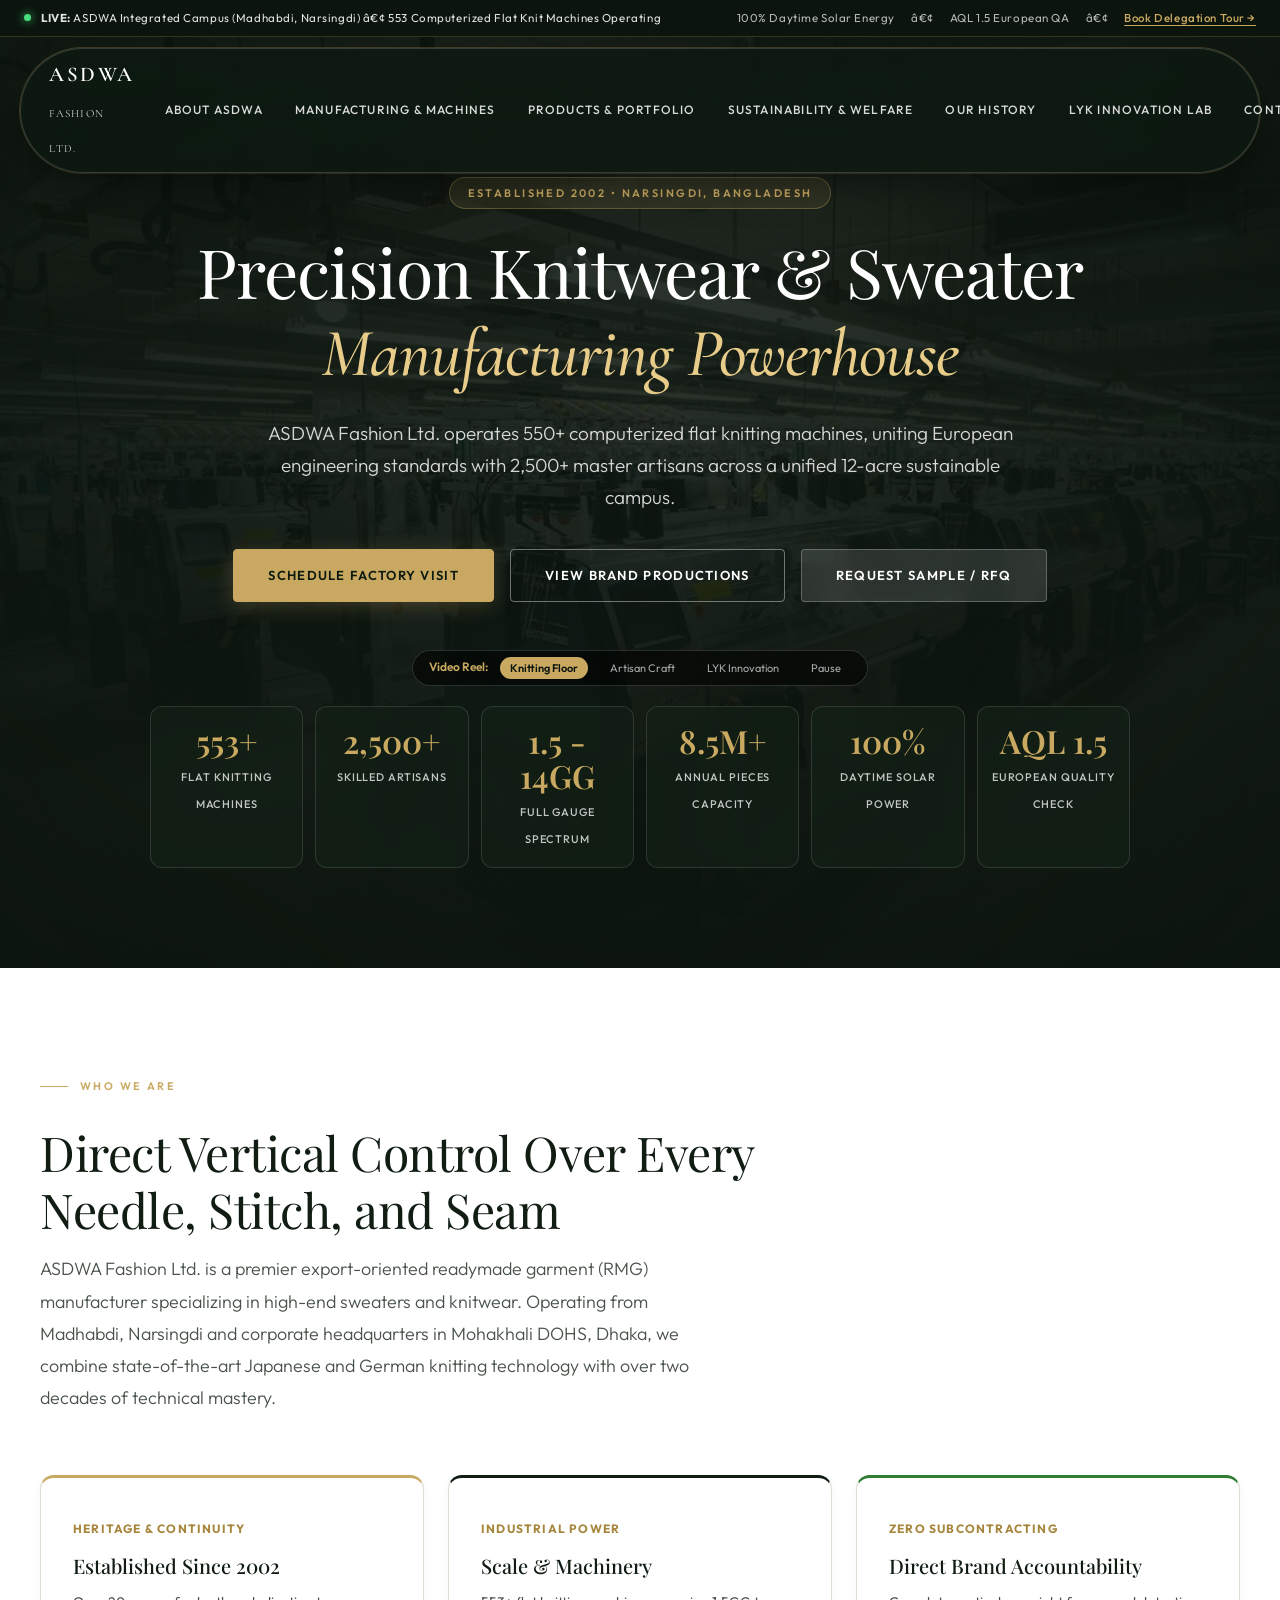
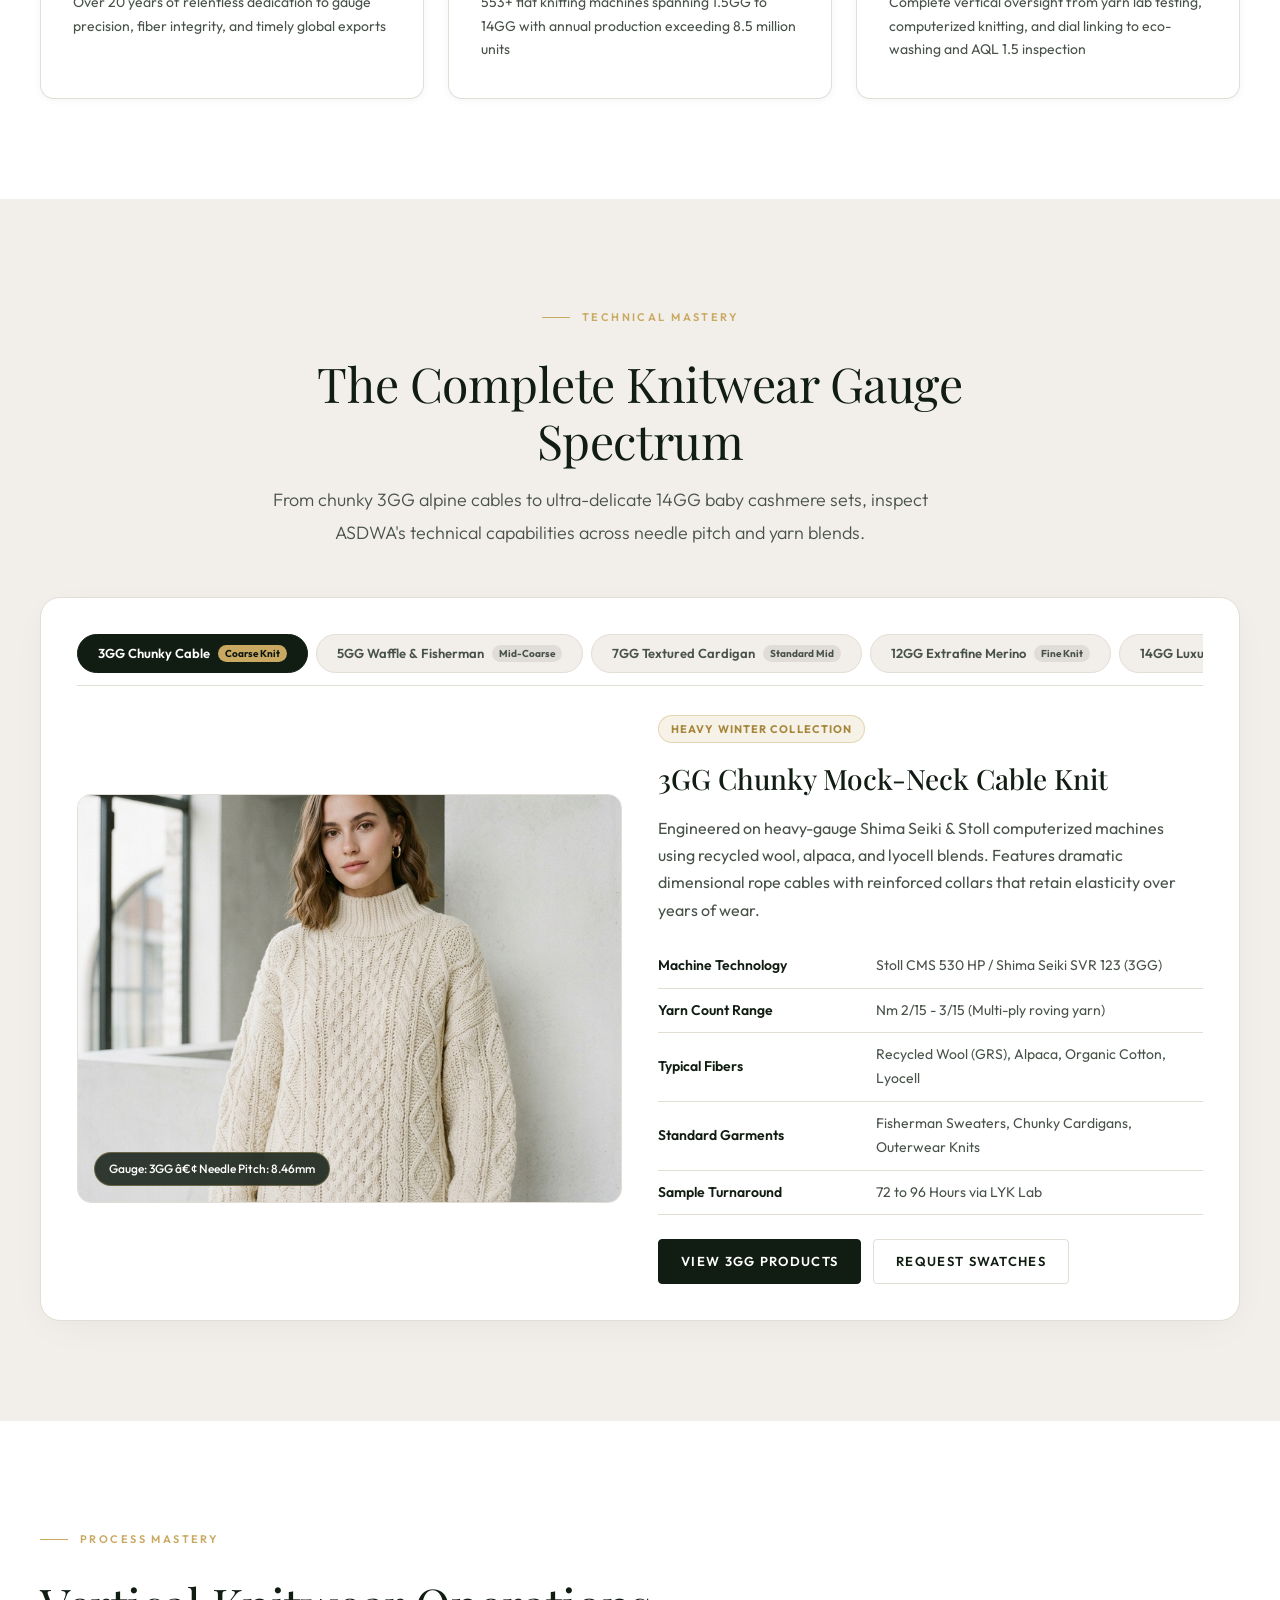
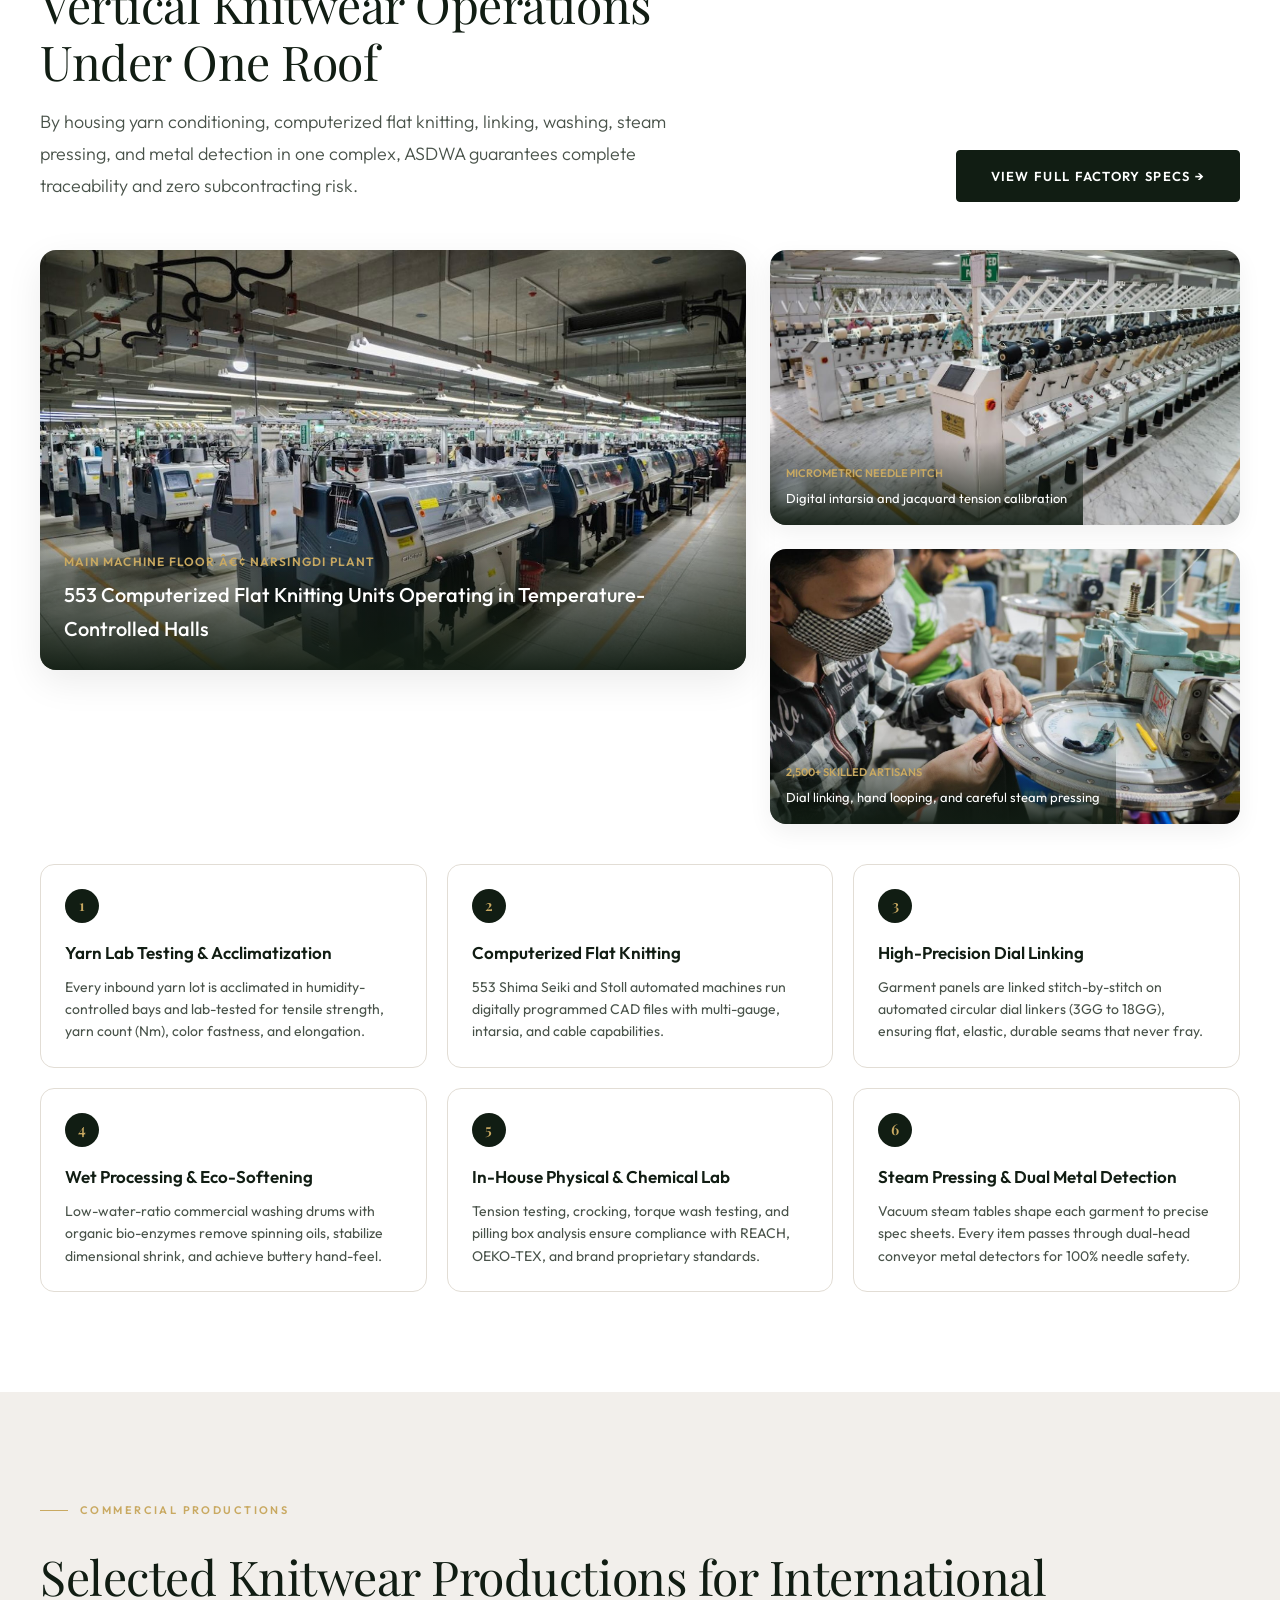
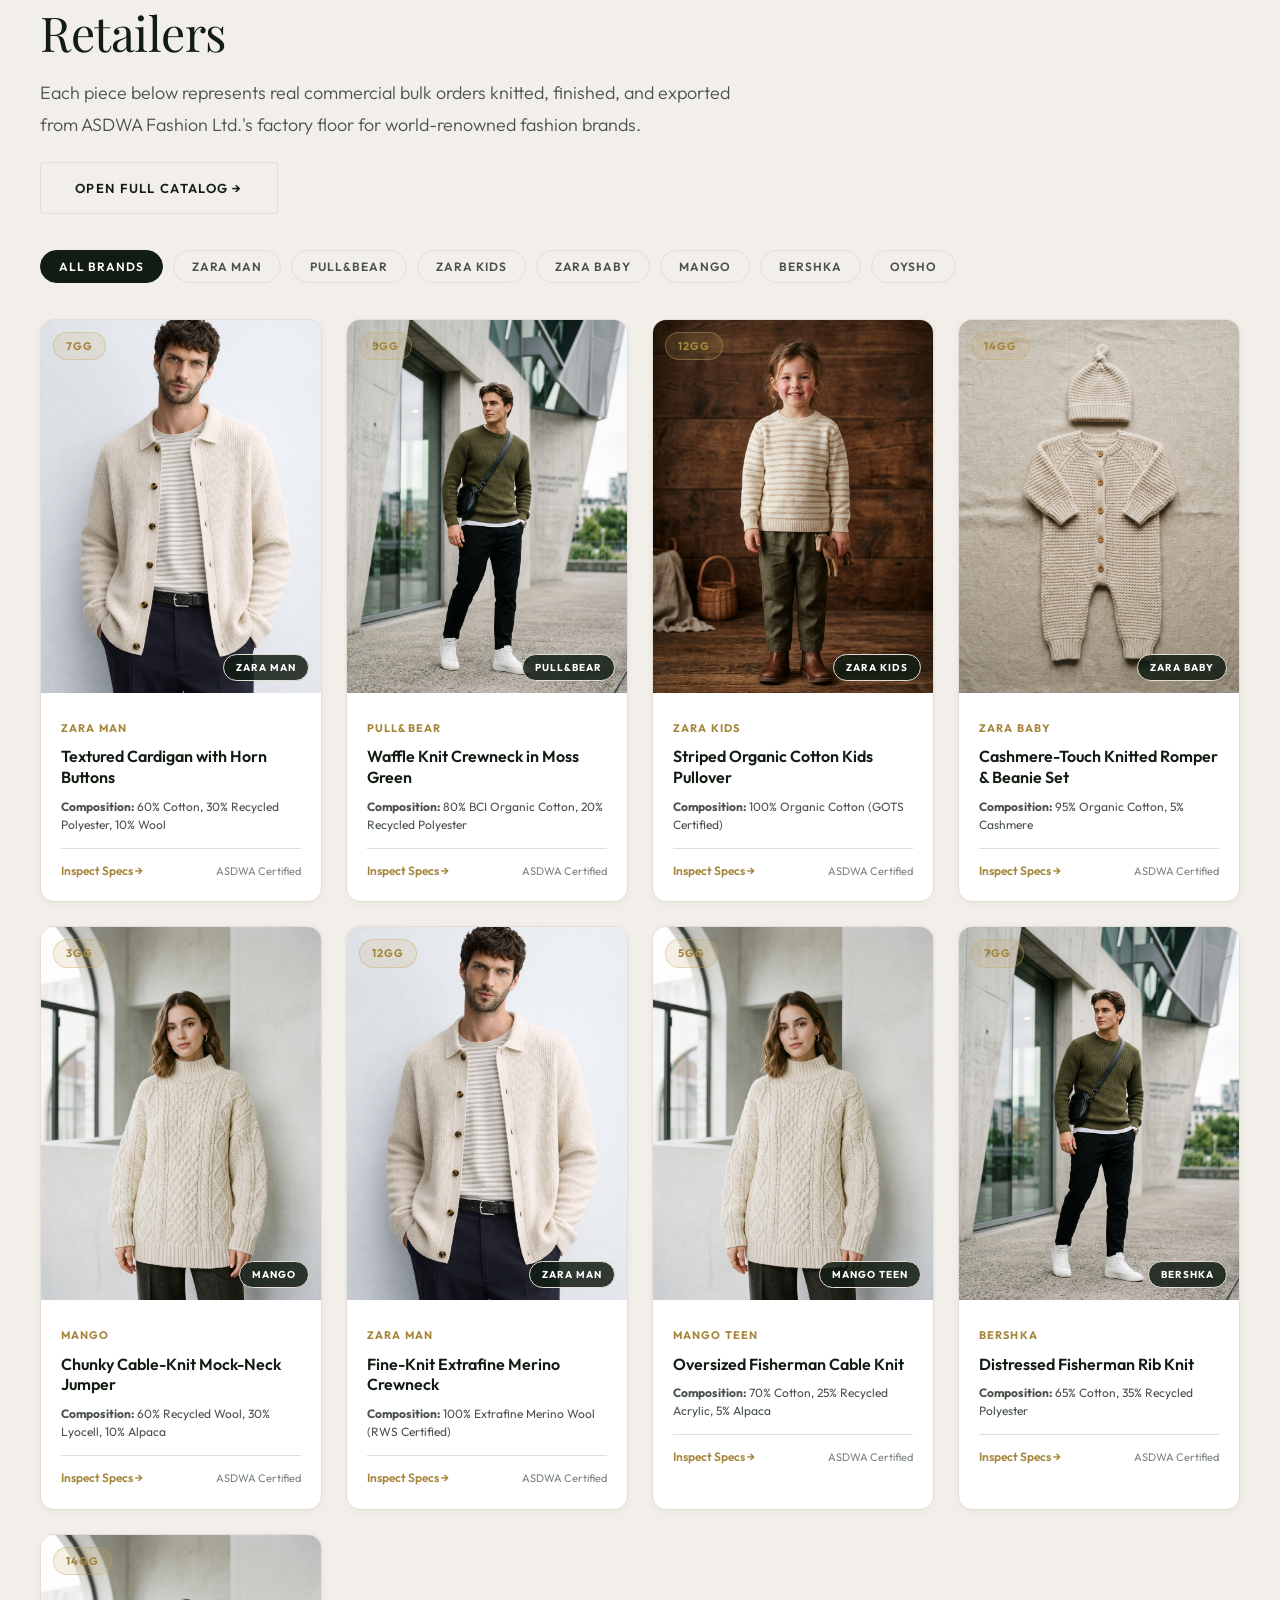
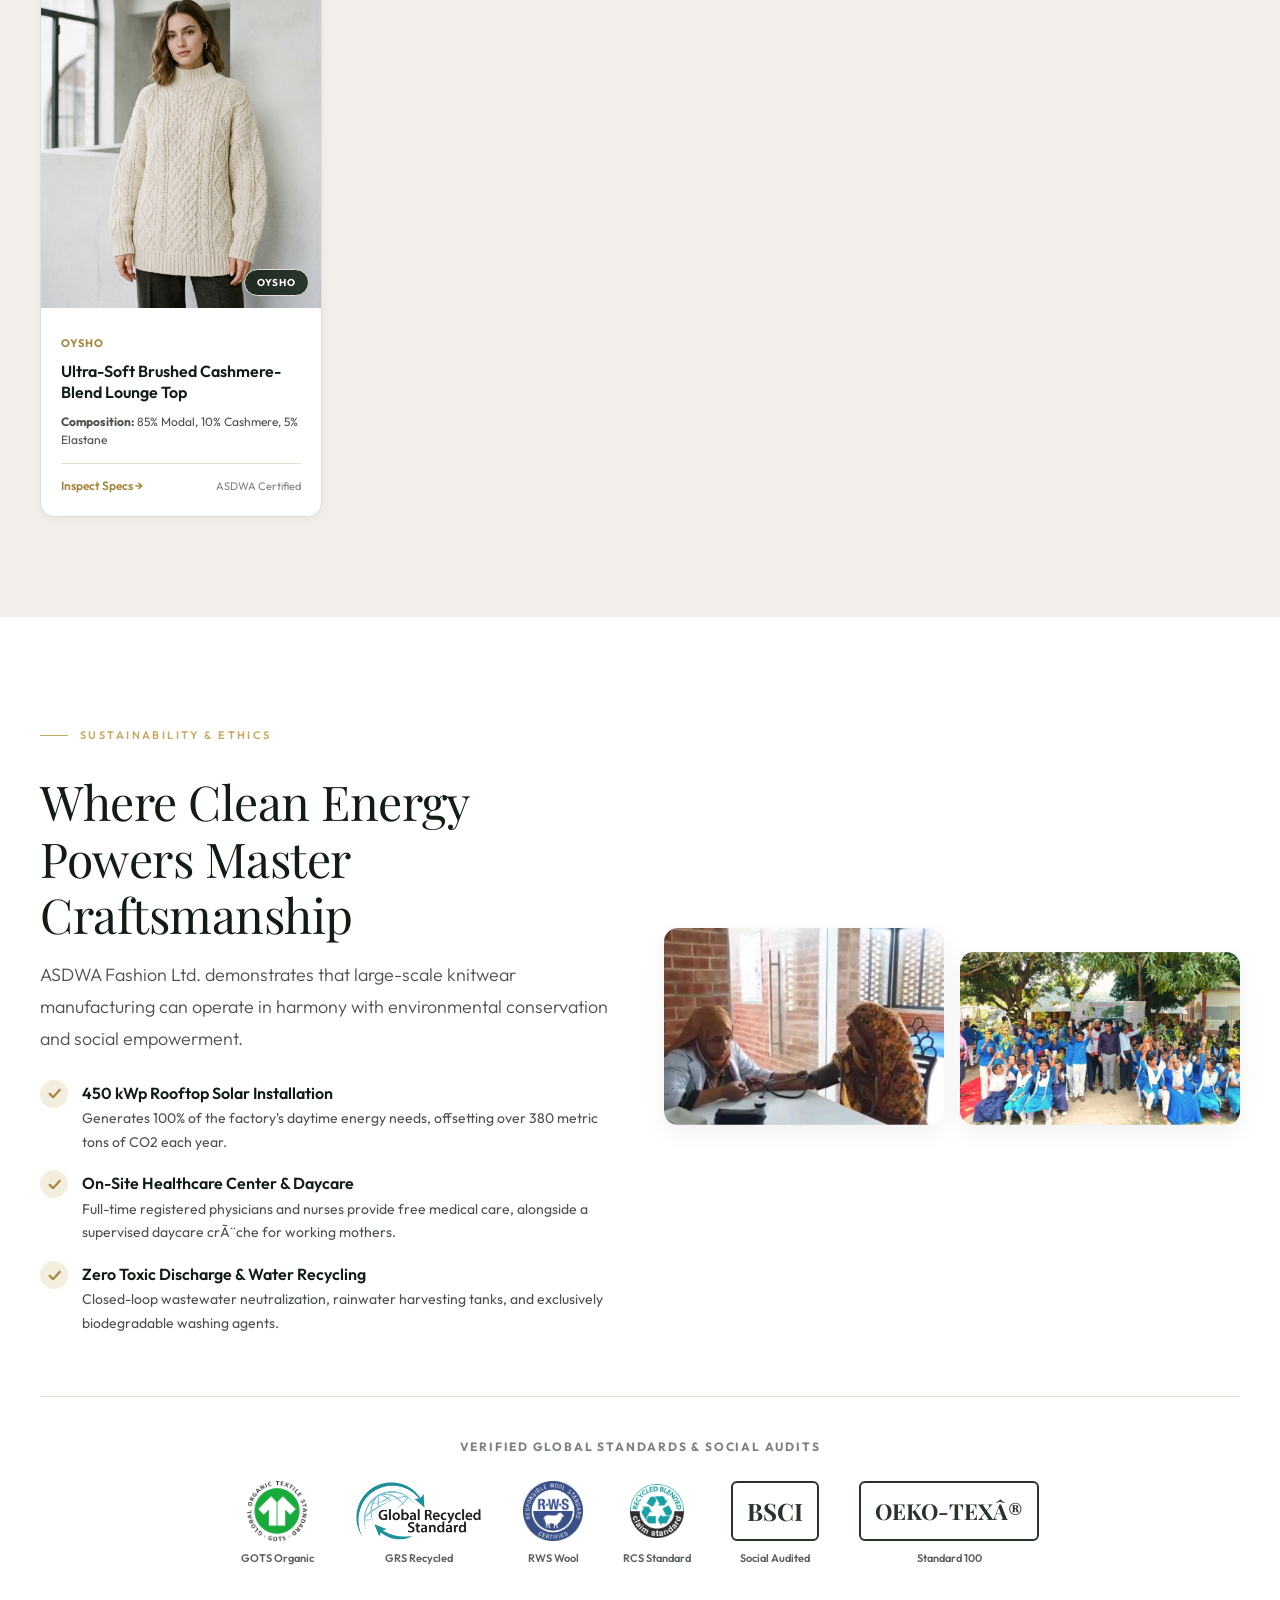
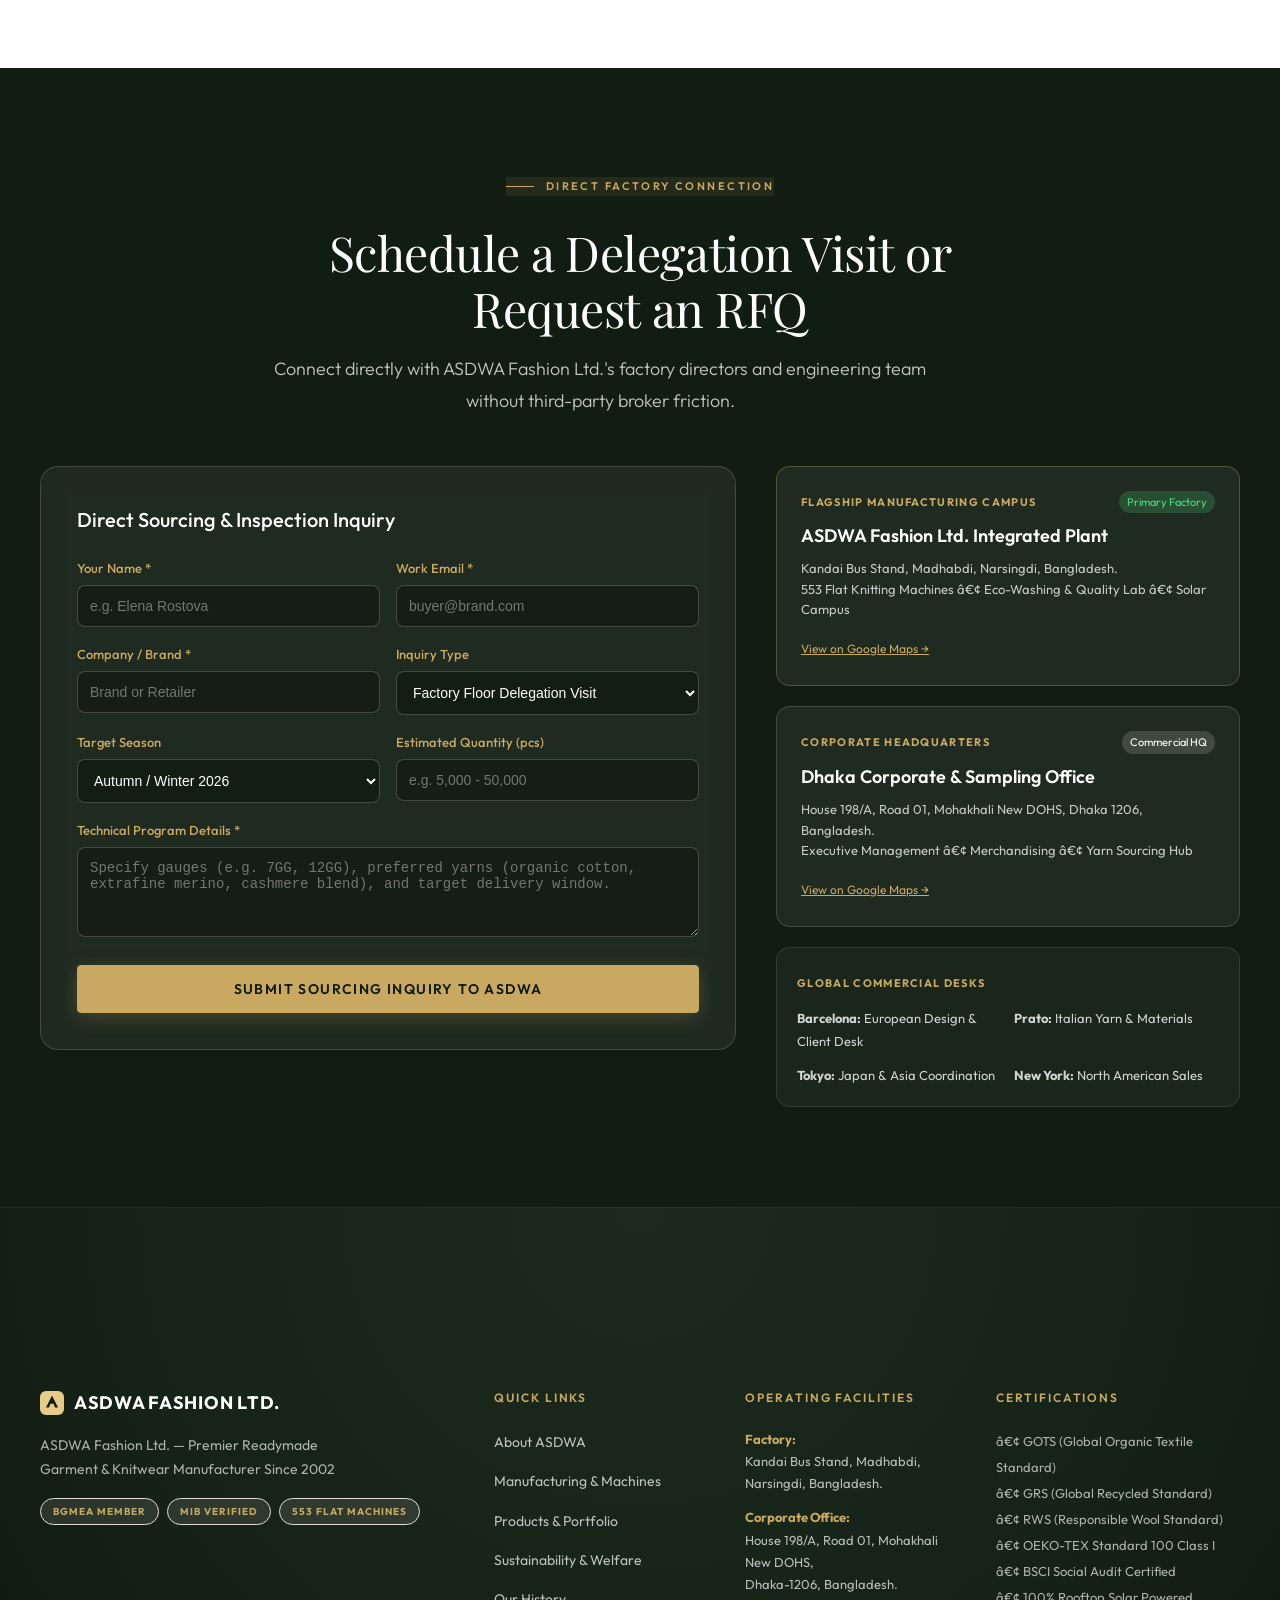
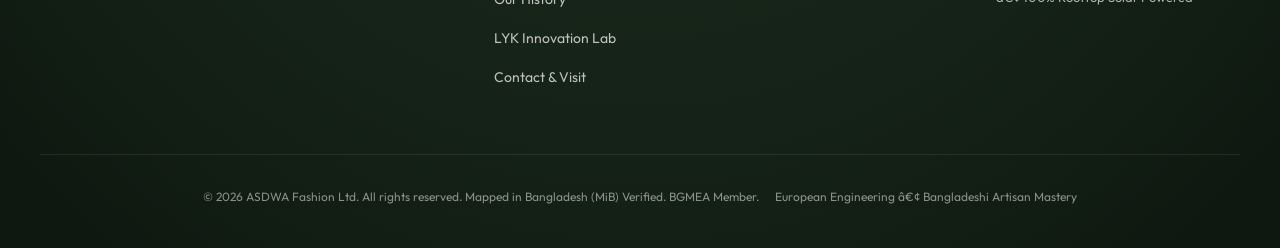
==== commit 858d8d28: "feat: full responsive system for entire website - Add css/responsive.css with 19 sections covering a" ====
--- a/index.html
+++ b/index.html
@@ -22,6 +22,7 @@
     rel="stylesheet">
 
   <link rel="stylesheet" href="css/design-system.css">
+  <link rel="stylesheet" href="css/responsive.css">
 
   <style>
     /* ============================================================ */
@@ -511,14 +512,14 @@
   <aside class="top-ticker" aria-label="Announcement">
     <div class="top-ticker-left">
       <span class="ticker-pulse"></span>
-      <span><strong>LIVE:</strong> ASDWA Integrated Campus (Madhabdi, Narsingdi) • 553 Computerized Flat Knit Machines
+      <span><strong>LIVE:</strong> ASDWA Integrated Campus (Madhabdi, Narsingdi) â€¢ 553 Computerized Flat Knit Machines
         Operating</span>
     </div>
     <div class="top-ticker-right">
       <span>100% Daytime Solar Energy</span>
-      <span>•</span>
+      <span>â€¢</span>
       <span>AQL 1.5 European QA</span>
-      <span>•</span>
+      <span>â€¢</span>
       <a href="contact.html">Book Delegation Tour &rarr;</a>
     </div>
   </aside>
@@ -576,7 +577,7 @@
   <!-- ============================================================ -->
 
   <!-- ============================================================ -->
-  <!-- HERO SECTION — CINEMATIC VIDEO & PRODUCTION STATS            -->
+  <!-- HERO SECTION â€” CINEMATIC VIDEO & PRODUCTION STATS            -->
   <!-- ============================================================ -->
   <section id="hero">
     <div class="hero-video-container">
@@ -590,7 +591,7 @@
 
     <div class="hero-content">
       <div class="hero-eyebrow" data-i18n="hero.eyebrow">
-        <span>ESTABLISHED 2002 • NARSINGDI, BANGLADESH</span>
+        <span>ESTABLISHED 2002 â€¢ NARSINGDI, BANGLADESH</span>
       </div>
 
       <h1 class="hero-title" data-i18n-html="hero.title">
@@ -654,7 +655,7 @@
   </section>
 
   <!-- ============================================================ -->
-  <!-- ABOUT ASDWA FASHION LTD. — CORE IDENTITY                     -->
+  <!-- ABOUT ASDWA FASHION LTD. â€” CORE IDENTITY                     -->
   <!-- ============================================================ -->
   <section id="about" style="background:var(--white);padding:100px var(--content-padding);">
     <div class="ds-container">
@@ -745,7 +746,7 @@
           <div class="gauge-media-box">
             <img id="gauge-img" src="images/mango_cable_knit.jpg"
               alt="3GG Chunky Cable Knitwear produced by ASDWA Fashion Ltd.">
-            <div class="gauge-spec-pill" id="gauge-pill">Gauge: 3GG • Needle Pitch: 8.46mm</div>
+            <div class="gauge-spec-pill" id="gauge-pill">Gauge: 3GG â€¢ Needle Pitch: 8.46mm</div>
           </div>
 
           <div class="gauge-info-box">
@@ -826,7 +827,7 @@
             style="position:absolute;bottom:0;inset-x:0;padding:24px;background:linear-gradient(to top, rgba(17,29,19,0.95), transparent);color:white;">
             <span
               style="color:var(--gold);font-size:12px;font-weight:600;letter-spacing:0.1em;text-transform:uppercase;">Main
-              Machine Floor • Narsingdi Plant</span>
+              Machine Floor â€¢ Narsingdi Plant</span>
             <h4 style="font-size:20px;font-weight:500;margin-top:4px;">553 Computerized Flat Knitting Units Operating in
               Temperature-Controlled Halls</h4>
           </div>
@@ -908,7 +909,7 @@
   </section>
 
   <!-- ============================================================ -->
-  <!-- SELECTED BRAND PRODUCTIONS — LIVE PORTFOLIO                  -->
+  <!-- SELECTED BRAND PRODUCTIONS â€” LIVE PORTFOLIO                  -->
   <!-- ============================================================ -->
   <section id="products" style="background:var(--bg-stone);padding:100px var(--content-padding);">
     <div class="ds-container">
@@ -983,7 +984,7 @@
                 <h4 style="font-size:16px;font-weight:600;color:var(--primary);">On-Site Healthcare Center &amp; Daycare
                 </h4>
                 <p style="font-size:14px;color:var(--text-secondary);">Full-time registered physicians and nurses
-                  provide free medical care, alongside a supervised daycare crèche for working mothers.</p>
+                  provide free medical care, alongside a supervised daycare crÃ¨che for working mothers.</p>
               </div>
             </div>
 
@@ -1051,7 +1052,7 @@
           <div style="display:flex;flex-direction:column;align-items:center;gap:8px;">
             <div
               style="height:60px;display:flex;align-items:center;justify-content:center;font-family:var(--font-display);font-size:22px;font-weight:700;color:var(--primary);border:2px solid var(--primary);padding:0 14px;border-radius:6px;">
-              OEKO-TEX®
+              OEKO-TEXÂ®
             </div>
             <span style="font-size:11px;font-weight:600;color:var(--text-secondary);">Standard 100</span>
           </div>
@@ -1182,7 +1183,7 @@
             <h4 style="font-size:18px;font-weight:600;color:white;">ASDWA Fashion Ltd. Integrated Plant</h4>
             <p style="font-size:13px;color:rgba(255,255,255,0.75);margin-top:6px;line-height:1.6;">
               Kandai Bus Stand, Madhabdi, Narsingdi, Bangladesh.<br>
-              553 Flat Knitting Machines • Eco-Washing &amp; Quality Lab • Solar Campus
+              553 Flat Knitting Machines â€¢ Eco-Washing &amp; Quality Lab â€¢ Solar Campus
             </p>
             <div style="margin-top:14px;">
               <a href="https://maps.google.com/?q=Madhabdi+Narsingdi+Bangladesh" target="_blank" rel="noopener"
@@ -1204,7 +1205,7 @@
             <h4 style="font-size:18px;font-weight:600;color:white;">Dhaka Corporate &amp; Sampling Office</h4>
             <p style="font-size:13px;color:rgba(255,255,255,0.75);margin-top:6px;line-height:1.6;">
               House 198/A, Road 01, Mohakhali New DOHS, Dhaka 1206, Bangladesh.<br>
-              Executive Management • Merchandising • Yarn Sourcing Hub
+              Executive Management â€¢ Merchandising â€¢ Yarn Sourcing Hub
             </p>
             <div style="margin-top:14px;">
               <a href="https://maps.google.com/?q=House+198+Road+1+Mohakhali+DOHS+Dhaka" target="_blank" rel="noopener"
@@ -1262,7 +1263,7 @@
           </tr>
           <tr>
             <td>Quality Standard</td>
-            <td>AQL 1.5 • Dual Metal Detection Inspected</td>
+            <td>AQL 1.5 â€¢ Dual Metal Detection Inspected</td>
           </tr>
         </table>
 
@@ -1342,12 +1343,12 @@
           <div>
             <h4 class="ds-footer-title">Certifications</h4>
             <ul style="list-style:none;font-size:13px;color:rgba(255,255,255,0.65);line-height:2;">
-              <li>• GOTS (Global Organic Textile Standard)</li>
-              <li>• GRS (Global Recycled Standard)</li>
-              <li>• RWS (Responsible Wool Standard)</li>
-              <li>• OEKO-TEX Standard 100 Class I</li>
-              <li>• BSCI Social Audit Certified</li>
-              <li>• 100% Rooftop Solar Powered</li>
+              <li>â€¢ GOTS (Global Organic Textile Standard)</li>
+              <li>â€¢ GRS (Global Recycled Standard)</li>
+              <li>â€¢ RWS (Responsible Wool Standard)</li>
+              <li>â€¢ OEKO-TEX Standard 100 Class I</li>
+              <li>â€¢ BSCI Social Audit Certified</li>
+              <li>â€¢ 100% Rooftop Solar Powered</li>
             </ul>
           </div>
         </div>
@@ -1358,10 +1359,10 @@
       <div class="ds-container"
         style="display:flex;justify-content:space-between;align-items:center;flex-wrap:wrap;gap:16px;">
         <p style="font-size:12px;color:rgba(255,255,255,0.5);" data-i18n="footer.copyright">
-          © 2026 ASDWA Fashion Ltd. All rights reserved. Mapped in Bangladesh (MiB) Verified. BGMEA Member.
+          Â© 2026 ASDWA Fashion Ltd. All rights reserved. Mapped in Bangladesh (MiB) Verified. BGMEA Member.
         </p>
         <p style="font-size:12px;color:rgba(255,255,255,0.5);">
-          European Engineering • Bangladeshi Artisan Mastery
+          European Engineering â€¢ Bangladeshi Artisan Mastery
         </p>
       </div>
     </div>
@@ -1414,7 +1415,7 @@
         badge: 'Heavy Winter Collection',
         title: '3GG Chunky Mock-Neck Cable Knit',
         desc: 'Engineered on heavy-gauge Shima Seiki & Stoll computerized machines using recycled wool, alpaca, and lyocell blends. Features dramatic dimensional rope cables with reinforced collars that retain elasticity over years of wear.',
-        pill: 'Gauge: 3GG • Needle Pitch: 8.46mm',
+        pill: 'Gauge: 3GG â€¢ Needle Pitch: 8.46mm',
         machine: 'Stoll CMS 530 HP / Shima Seiki SVR 123 (3GG)',
         yarn: 'Nm 2/15 - 3/15 (Multi-ply roving yarn)',
         fibers: 'Recycled Wool (GRS), Alpaca, Organic Cotton, Lyocell',
@@ -1426,7 +1427,7 @@
         badge: 'Mid-Heavy Texture Knit',
         title: '5GG Waffle Crewneck & Fisherman Rib',
         desc: 'Precision textured waffle knit using BCI Organic Cotton blended with recycled polyester for shape memory. Ideal for autumn-winter layering with thermal insulation and moisture breathability.',
-        pill: 'Gauge: 5GG • Needle Pitch: 5.08mm',
+        pill: 'Gauge: 5GG â€¢ Needle Pitch: 5.08mm',
         machine: 'Shima Seiki SIR 122 / Stoll CMS 502 (5GG)',
         yarn: 'Nm 2/28 - 2/32 (Double-end knitting)',
         fibers: '80% BCI Organic Cotton, 20% Recycled Polyester',
@@ -1438,7 +1439,7 @@
         badge: 'Trans-Seasonal Structured Knit',
         title: '7GG Textured Cardigan with Horn Buttons',
         desc: 'Sophisticated multi-stitch cardigan with horn button plackets and front patch pockets. Combines combed cotton with recycled poly and wool for year-round drape and resistance against pilling.',
-        pill: 'Gauge: 7GG • Needle Pitch: 3.63mm',
+        pill: 'Gauge: 7GG â€¢ Needle Pitch: 3.63mm',
         machine: 'Shima Seiki SVR 122 (7GG computerized)',
         yarn: 'Nm 2/32 - 2/48 (Core spun & blended)',
         fibers: '60% Cotton, 30% Recycled Polyester, 10% Wool',
@@ -1450,7 +1451,7 @@
         badge: 'Fine Gauge High-End Knit',
         title: '12GG Extrafine Merino & Striped Cotton',
         desc: 'Luxurious fine-gauge knitting engineered with 100% RWS certified Extrafine Merino Wool or GOTS certified organic cotton. Features clean tubular hems, micro-rib neckbands, and ultra-smooth skin contact.',
-        pill: 'Gauge: 12GG • Needle Pitch: 2.12mm',
+        pill: 'Gauge: 12GG â€¢ Needle Pitch: 2.12mm',
         machine: 'Stoll ADF 530 / Shima Seiki SVR 053 (12GG)',
         yarn: 'Nm 2/48 - 2/60 (Fine combed yarn)',
         fibers: '100% Extrafine Merino Wool (RWS) / 100% GOTS Cotton',
@@ -1462,7 +1463,7 @@
         badge: 'Ultra-Fine Cashmere & Infant Safe',
         title: '14GG Cashmere-Touch Romper & Modal Lounge',
         desc: 'Ultra-fine gauge knitting meeting the strictest Oeko-Tex Standard 100 Class I infant safety requirements. Ultra-gentle seams, zero loose threads, and passed through double-head conveyor needle detectors.',
-        pill: 'Gauge: 14GG • Needle Pitch: 1.81mm',
+        pill: 'Gauge: 14GG â€¢ Needle Pitch: 1.81mm',
         machine: 'Shima Seiki SVR 122 (14GG Ultra-Fine)',
         yarn: 'Nm 2/60 - 2/80 (Ultra-fine combed & modal)',
         fibers: '95% Organic Cotton, 5% Cashmere / Modal Cashmere',
@@ -1638,4 +1639,4 @@
   </script>
 </body>
 
-</html>+</html>
--- a/css/responsive.css
+++ b/css/responsive.css
@@ -0,0 +1,557 @@
+/*
+ * ============================================================
+ * ASDWA FASHION LTD. — COMPREHENSIVE RESPONSIVE SYSTEM
+ * ============================================================
+ *
+ * Breakpoints:
+ *   Desktop+  : 1024px and above    (default layout)
+ *   Tablet    : 768px – 1023px       (@media max-width: 1023px)
+ *   Mobile    : 320px – 767px        (@media max-width: 767px)
+ *   Tiny      : 320px – 479px        (@media max-width: 479px)
+ * ============================================================
+ */
+
+/* ============================================================ */
+/* 1. CSS VARIABLE OVERRIDES PER BREAKPOINT                     */
+/* ============================================================ */
+
+@media (max-width: 1023px) {
+  :root {
+    --content-padding: 28px;
+    --space-3xl: 64px;
+    --space-4xl: 96px;
+  }
+}
+
+@media (max-width: 767px) {
+  :root {
+    --content-padding: 18px;
+    --space-2xl: 40px;
+    --space-3xl: 52px;
+    --space-4xl: 72px;
+  }
+}
+
+@media (max-width: 479px) {
+  :root {
+    --content-padding: 14px;
+    --space-xl: 24px;
+    --space-2xl: 32px;
+    --space-3xl: 44px;
+    --space-4xl: 56px;
+  }
+}
+
+/* ============================================================ */
+/* 2. GLOBAL LAYOUT HELPERS                                     */
+/* ============================================================ */
+
+body { overflow-x: hidden; }
+
+img, svg, video { max-width: 100%; }
+
+@media (max-width: 767px) {
+  .ds-container,
+  .ds-container-narrow {
+    padding-left: var(--content-padding);
+    padding-right: var(--content-padding);
+  }
+  .ds-section {
+    padding: var(--space-3xl) var(--content-padding);
+  }
+  .ds-section--tight {
+    padding: var(--space-2xl) var(--content-padding);
+  }
+}
+
+/* ============================================================ */
+/* 3. DESIGN SYSTEM GRIDS                                       */
+/* ============================================================ */
+
+@media (max-width: 767px) {
+  .ds-grid-2 {
+    grid-template-columns: 1fr !important;
+    gap: var(--space-xl);
+  }
+  .ds-grid-3,
+  .ds-grid-4,
+  .ds-grid-cards {
+    grid-template-columns: 1fr;
+  }
+}
+
+@media (max-width: 1023px) and (min-width: 768px) {
+  .ds-grid-3 {
+    grid-template-columns: repeat(2, 1fr);
+  }
+  .ds-grid-4 {
+    grid-template-columns: repeat(2, 1fr);
+  }
+}
+
+/* ============================================================ */
+/* 4. TYPOGRAPHY SCALE                                          */
+/* ============================================================ */
+
+@media (max-width: 767px) {
+  .ds-h1 { font-size: clamp(28px, 8vw, 46px); }
+  .ds-h2 { font-size: clamp(22px, 6.5vw, 36px); }
+  .ds-h3 { font-size: clamp(18px, 5vw, 26px); }
+  .ds-lead { font-size: clamp(14px, 3.8vw, 17px); }
+  .ds-title-lg { font-size: clamp(22px, 7vw, 38px); }
+}
+
+@media (max-width: 479px) {
+  .ds-h1 { font-size: clamp(24px, 9vw, 36px); }
+  .ds-h2 { font-size: clamp(20px, 7.5vw, 30px); }
+}
+
+/* ============================================================ */
+/* 5. HERO SECTIONS — ALL PAGES                                 */
+/* ============================================================ */
+
+@media (max-width: 1023px) {
+  .hero-editorial,
+  .mfg-hero,
+  .resp-hero {
+    padding: 130px var(--content-padding) 80px;
+    min-height: 70vh;
+  }
+}
+
+@media (max-width: 767px) {
+  .hero-editorial,
+  .mfg-hero,
+  .resp-hero {
+    padding: 104px var(--content-padding) 56px;
+    min-height: auto;
+    text-align: center;
+  }
+  .hero-editorial .hero-inner,
+  .mfg-hero-content,
+  .resp-hero-content {
+    text-align: center;
+  }
+  .hero-actions {
+    flex-direction: column;
+    align-items: center;
+    gap: 12px;
+  }
+  .hero-actions .ds-btn,
+  .hero-actions a {
+    width: 100%;
+    max-width: 280px;
+    text-align: center;
+    justify-content: center;
+    display: flex;
+  }
+}
+
+/* ============================================================ */
+/* 6. TOP TICKER                                                */
+/* ============================================================ */
+
+@media (max-width: 767px) {
+  .top-ticker {
+    padding: 6px 14px;
+    font-size: 10.5px;
+  }
+  .top-ticker-right {
+    display: none !important;
+  }
+}
+
+@media (max-width: 600px) {
+  .top-ticker {
+    display: none !important;
+  }
+}
+
+/* ============================================================ */
+/* 7. NAVIGATION MOBILE POLISH                                  */
+/* ============================================================ */
+
+@media (max-width: 479px) {
+  .ds-nav-actions a.ds-btn {
+    display: none;
+  }
+}
+
+@media (max-width: 767px) {
+  .ds-nav.menu-open .ds-nav-links {
+    left: 0 !important;
+    right: 0 !important;
+  }
+}
+
+/* ============================================================ */
+/* 8. MANUFACTURING PAGE                                        */
+/* ============================================================ */
+
+/* Stats ribbon */
+@media (max-width: 1023px) {
+  .mfg-stats-ribbon {
+    grid-template-columns: repeat(3, 1fr) !important;
+  }
+}
+@media (max-width: 767px) {
+  .mfg-stats-ribbon {
+    grid-template-columns: repeat(2, 1fr) !important;
+    gap: 12px !important;
+  }
+}
+@media (max-width: 479px) {
+  .mfg-stats-ribbon {
+    grid-template-columns: 1fr !important;
+  }
+}
+
+/* Department navigator */
+@media (max-width: 1023px) {
+  .dept-content-grid {
+    grid-template-columns: 1fr !important;
+    gap: 24px;
+  }
+  .dept-media-box {
+    max-height: 320px;
+    overflow: hidden;
+  }
+  .dept-media-box img {
+    height: 320px;
+    object-fit: cover;
+  }
+}
+@media (max-width: 767px) {
+  .dept-nav-wrapper {
+    padding: 18px 14px;
+    border-radius: 16px;
+  }
+  .dept-tabs {
+    overflow-x: auto;
+    -webkit-overflow-scrolling: touch;
+    scrollbar-width: none;
+    padding-bottom: 10px;
+    flex-wrap: nowrap;
+  }
+  .dept-tabs::-webkit-scrollbar { display: none; }
+  .dept-tab-btn {
+    flex-shrink: 0;
+    font-size: 12px;
+    padding: 8px 12px;
+  }
+  #dept-title {
+    font-size: 20px !important;
+  }
+}
+
+/* Machine comparison table — horizontally scrollable */
+@media (max-width: 1023px) {
+  .compare-table-wrapper {
+    overflow-x: auto;
+    -webkit-overflow-scrolling: touch;
+    border-radius: 12px;
+  }
+  .compare-table {
+    min-width: 700px;
+  }
+}
+@media (max-width: 767px) {
+  .compare-table,
+  .spec-table-custom {
+    font-size: 13px;
+  }
+  .compare-table th,
+  .compare-table td,
+  .spec-table-custom td {
+    padding: 10px 12px;
+  }
+}
+
+/* Solar dashboard inline grid */
+@media (max-width: 1023px) {
+  .solar-dashboard-box {
+    padding: 32px 28px;
+  }
+  /* The inline-style grid 1.2fr 0.8fr → 1 col */
+  .solar-dashboard-box > div {
+    display: grid !important;
+    grid-template-columns: 1fr !important;
+    gap: 28px !important;
+  }
+}
+@media (max-width: 767px) {
+  .solar-dashboard-box {
+    padding: 22px 16px;
+    border-radius: 16px;
+  }
+  /* Inner 2x2 metrics grid */
+  .solar-dashboard-box > div > div:last-child {
+    grid-template-columns: repeat(2, 1fr) !important;
+  }
+  .solar-metric-card {
+    padding: 14px 10px;
+  }
+  .solar-metric-card > span:first-child {
+    font-size: 24px !important;
+  }
+}
+
+/* Worker welfare CTA section */
+@media (max-width: 767px) {
+  section[style*="background:var(--primary)"] {
+    padding: 60px var(--content-padding) !important;
+  }
+  section[style*="background:var(--primary)"] > .ds-container {
+    max-width: 100% !important;
+  }
+  section[style*="background:var(--primary)"] > .ds-container > div[style*="display:flex;gap:16px"] {
+    flex-direction: column !important;
+    align-items: center !important;
+    gap: 12px !important;
+  }
+  section[style*="background:var(--primary)"] .ds-btn {
+    width: 100%;
+    max-width: 280px;
+    text-align: center;
+    justify-content: center;
+  }
+}
+
+/* ============================================================ */
+/* 9. RESPONSIBILITY PAGE                                       */
+/* ============================================================ */
+
+/* Impact metric grid: 4 col → 2 col → 1 col */
+@media (max-width: 767px) {
+  .impact-metric-grid {
+    grid-template-columns: repeat(2, 1fr) !important;
+    gap: 14px !important;
+  }
+}
+@media (max-width: 479px) {
+  .impact-metric-grid {
+    grid-template-columns: 1fr !important;
+  }
+}
+
+/* Calculator box */
+@media (max-width: 767px) {
+  .calculator-box {
+    padding: 22px 16px;
+    border-radius: 14px;
+  }
+  .calc-results-grid {
+    grid-template-columns: 1fr !important;
+    gap: 12px;
+  }
+  .calc-res-num { font-size: 26px; }
+}
+
+/* Certification card grid */
+@media (max-width: 767px) {
+  .cert-card-pro {
+    padding: 22px 14px;
+  }
+}
+
+/* CTA compliance section */
+@media (max-width: 767px) {
+  section[style*="background:var(--primary)"][style*="text-align:center"] {
+    padding: 60px var(--content-padding) !important;
+  }
+  section[style*="background:var(--primary)"] .ds-btn {
+    width: 100%;
+    max-width: 280px;
+  }
+}
+
+/* ============================================================ */
+/* 10. PRODUCTS PAGE                                            */
+/* ============================================================ */
+
+@media (max-width: 767px) {
+  .feed-filters-wrap {
+    padding: 4px 0 8px;
+  }
+  .feed-tab,
+  .btn-filter-pill {
+    font-size: 11px;
+    padding: 6px 14px;
+  }
+  .feed-grid {
+    grid-template-columns: repeat(2, 1fr);
+    gap: 14px;
+  }
+}
+
+@media (max-width: 479px) {
+  .feed-grid {
+    grid-template-columns: 1fr;
+  }
+  .product-card { border-radius: 12px; }
+  .product-title { font-size: 14px; }
+  .product-ref { font-size: 10px; }
+  .product-comp { font-size: 12px; }
+}
+
+/* ============================================================ */
+/* 11. CONTACT PAGE                                             */
+/* ============================================================ */
+
+@media (max-width: 1023px) {
+  /* Two-col contact layout → stacked */
+  .contact-split,
+  [class*="contact-grid"] {
+    grid-template-columns: 1fr !important;
+  }
+}
+
+@media (max-width: 767px) {
+  iframe[src*="google.com/maps"],
+  iframe[src*="maps.google"] {
+    height: 260px !important;
+  }
+
+  /* 3-col contact info → 1 col */
+  [style*="grid-template-columns:repeat(3"],
+  [style*="grid-template-columns: repeat(3"] {
+    grid-template-columns: 1fr !important;
+  }
+}
+
+/* ============================================================ */
+/* 12. OUR HISTORY — TIMELINE                                   */
+/* ============================================================ */
+
+@media (max-width: 767px) {
+  .timeline-wrap { margin-top: 28px; }
+  .timeline-card { padding: 18px 16px; }
+  .timeline-year { font-size: 20px; }
+  .timeline-title { font-size: 14px; }
+  .timeline-desc { font-size: 13px; }
+}
+
+/* ============================================================ */
+/* 13. LYK LAB PAGE                                             */
+/* ============================================================ */
+
+@media (max-width: 1023px) {
+  .sim-grid {
+    grid-template-columns: 1fr !important;
+  }
+}
+
+@media (max-width: 767px) {
+  .simulation-box {
+    padding: 22px 16px !important;
+  }
+}
+
+/* ============================================================ */
+/* 14. CARDS & PANELS                                           */
+/* ============================================================ */
+
+@media (max-width: 767px) {
+  .ds-card {
+    padding: 22px 18px;
+  }
+  .ds-card-icon {
+    width: 42px;
+    height: 42px;
+    font-size: 18px;
+  }
+  .ds-stat-card { padding: 22px 14px; }
+  .ds-stat-num { font-size: clamp(28px, 8vw, 42px); }
+}
+
+/* ============================================================ */
+/* 15. SECTION HEADER CENTER ALIGNMENT                          */
+/* ============================================================ */
+
+@media (max-width: 767px) {
+  .ds-section-header {
+    text-align: center;
+    margin-bottom: var(--space-2xl);
+  }
+  .ds-section-header .ds-lead {
+    margin-left: auto;
+    margin-right: auto;
+  }
+}
+
+/* ============================================================ */
+/* 16. BUTTONS — MOBILE SIZING                                  */
+/* ============================================================ */
+
+@media (max-width: 479px) {
+  .ds-btn {
+    padding: 11px 18px;
+    font-size: 12px;
+  }
+}
+
+/* ============================================================ */
+/* 17. CERTIFICATIONS GRID                                      */
+/* ============================================================ */
+
+@media (max-width: 767px) {
+  .cert-grid {
+    grid-template-columns: repeat(2, 1fr);
+    gap: 14px;
+  }
+}
+
+@media (max-width: 479px) {
+  .cert-grid { grid-template-columns: 1fr; }
+  .cert-card { padding: 22px 14px; }
+}
+
+/* ============================================================ */
+/* 18. GENERAL INLINE-STYLE MAX-WIDTH OVERRIDES                 */
+/* ============================================================ */
+
+@media (max-width: 767px) {
+  [style*="max-width:760px"],
+  [style*="max-width: 760px"] { max-width: 100% !important; }
+  [style*="max-width:920px"],
+  [style*="max-width: 920px"] { max-width: 100% !important; }
+  [style*="max-width:960px"],
+  [style*="max-width: 960px"] { max-width: 100% !important; }
+}
+
+/* ============================================================ */
+/* 19. FOOTER — COLUMN STACKING                                 */
+/* ============================================================ */
+
+@media (max-width: 1023px) {
+  .ds-footer {
+    padding: 72px var(--content-padding) 32px;
+  }
+  .ds-footer-inner,
+  .ds-footer-grid {
+    grid-template-columns: 1fr 1fr !important;
+    gap: 32px !important;
+  }
+}
+
+@media (max-width: 767px) {
+  .ds-footer {
+    padding: 52px var(--content-padding) 24px;
+  }
+  .ds-footer-inner,
+  .ds-footer-grid {
+    grid-template-columns: 1fr !important;
+    gap: 28px !important;
+    margin-bottom: 40px;
+  }
+  .ds-footer-bottom .ds-container,
+  .ds-footer-bottom > div[style] {
+    flex-direction: column !important;
+    text-align: center;
+    gap: 8px !important;
+  }
+}
+
+/* ============================================================ */
+/* END — ASDWA RESPONSIVE SYSTEM                                */
+/* ============================================================ */
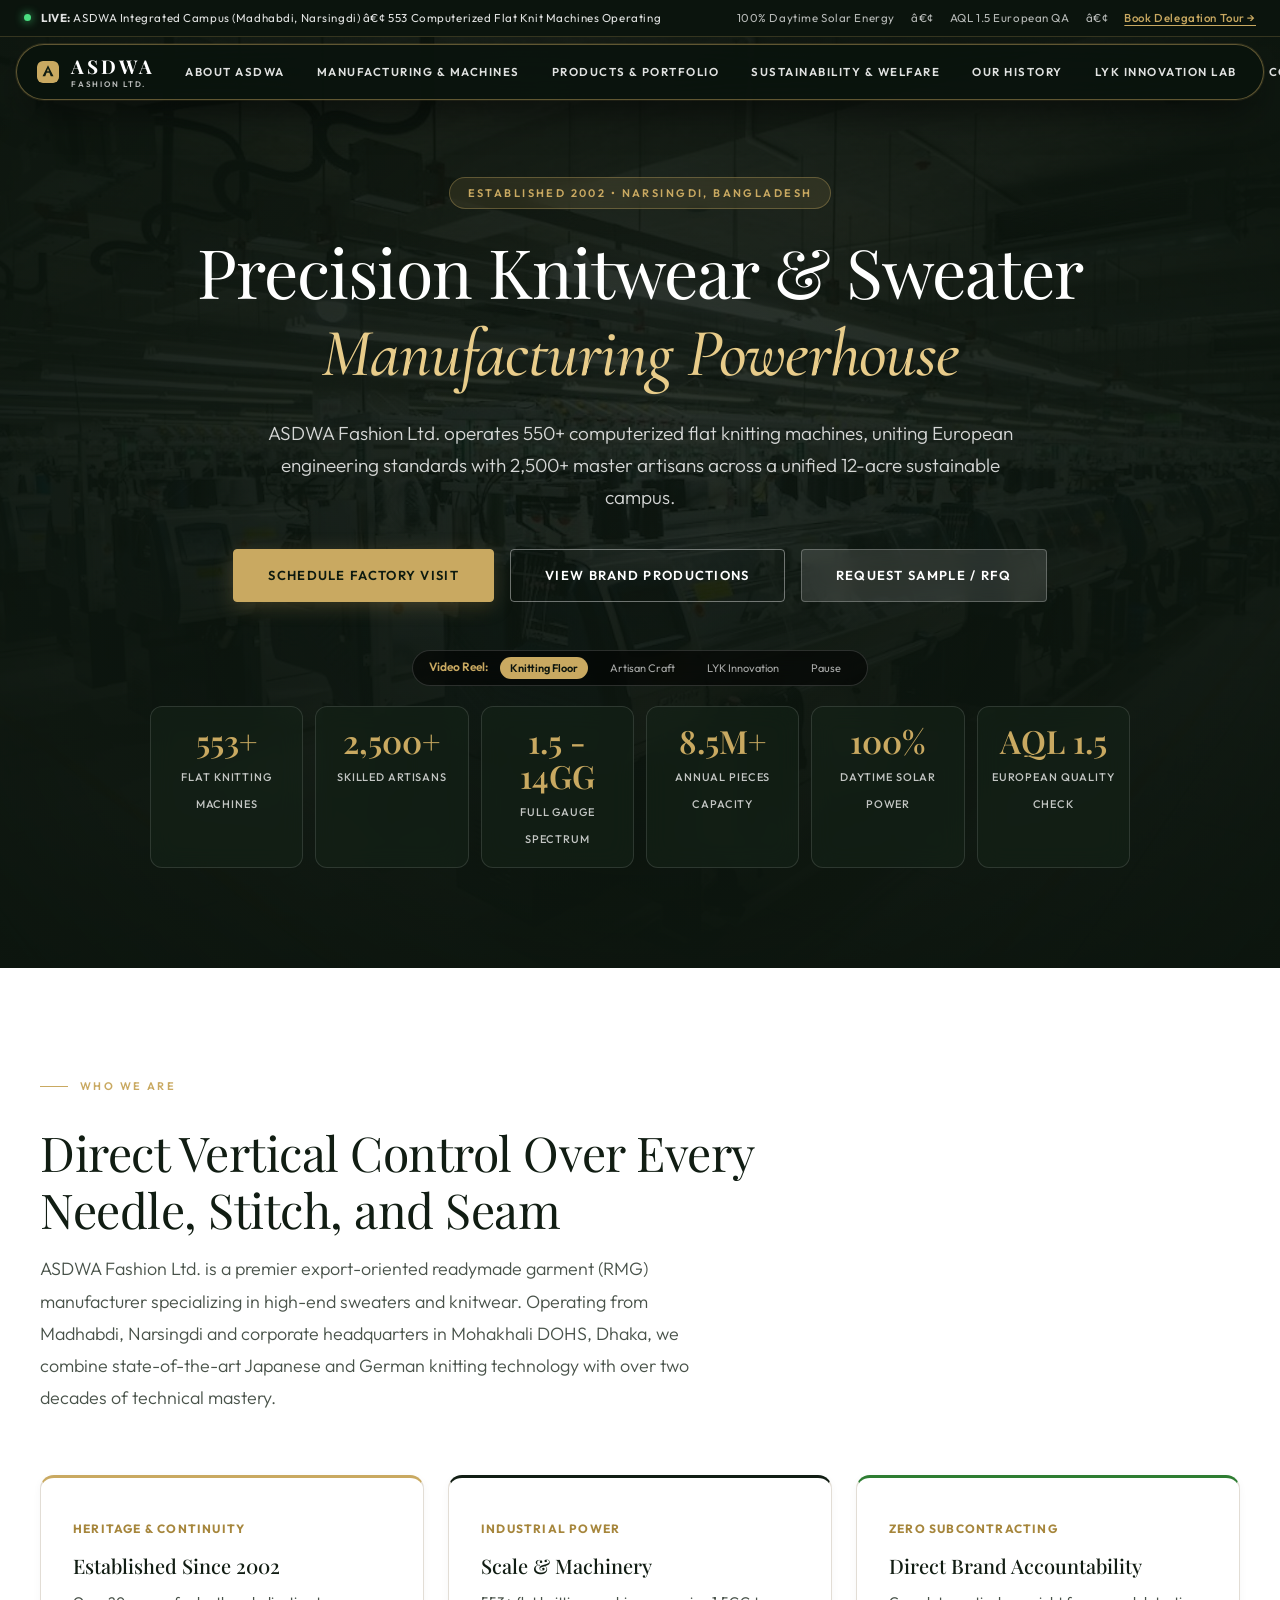
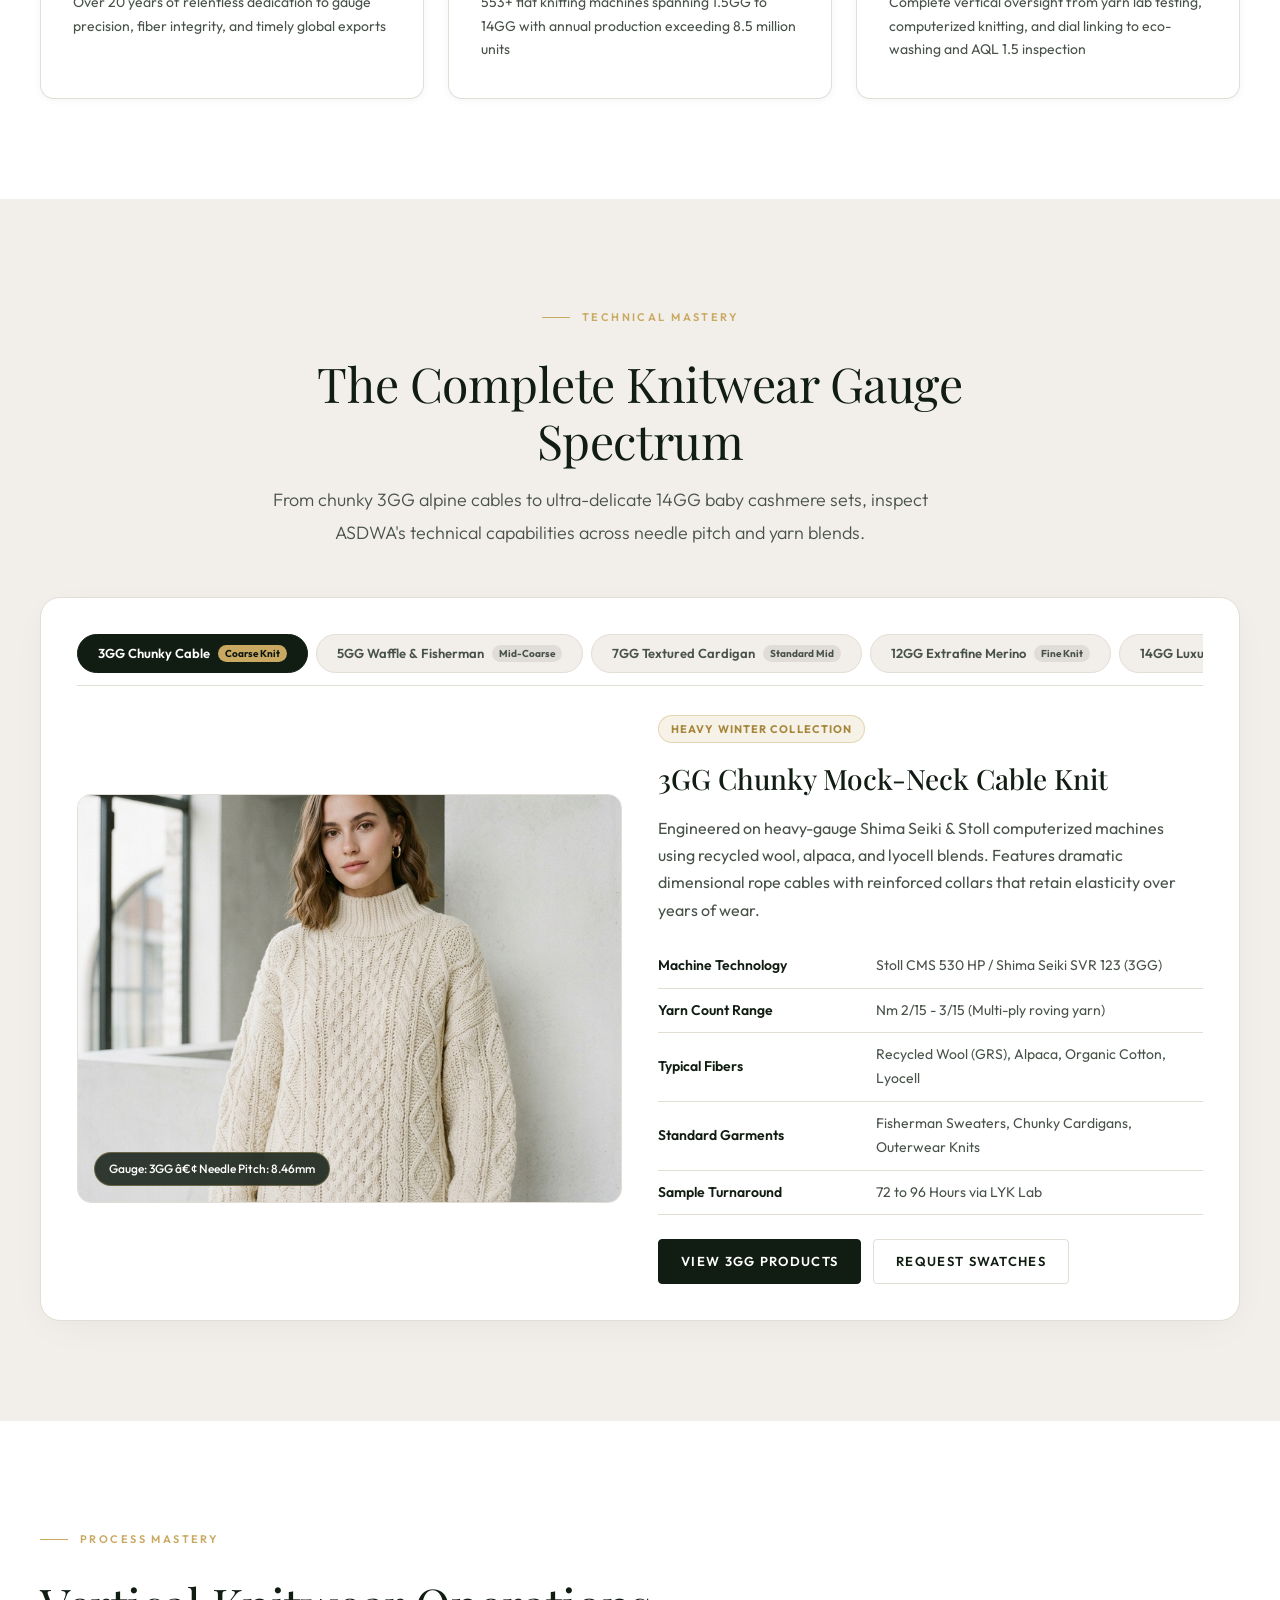
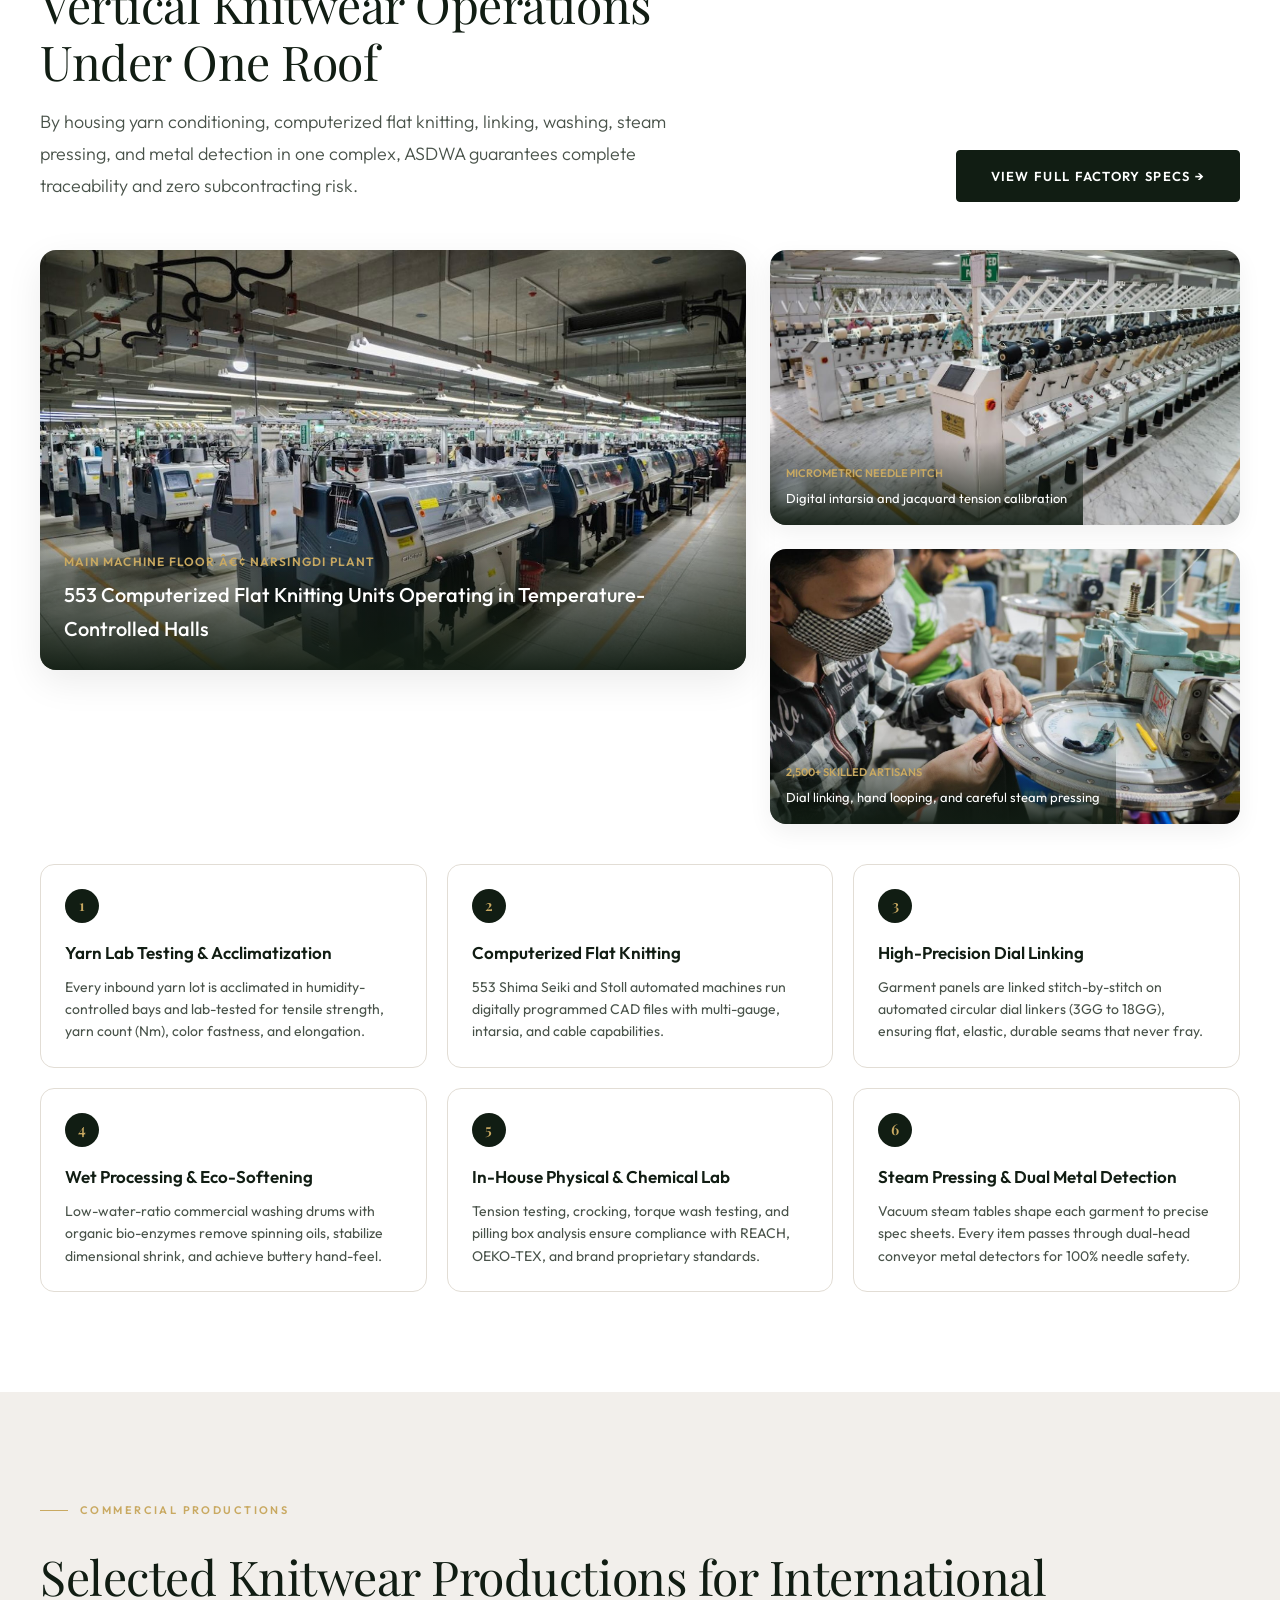
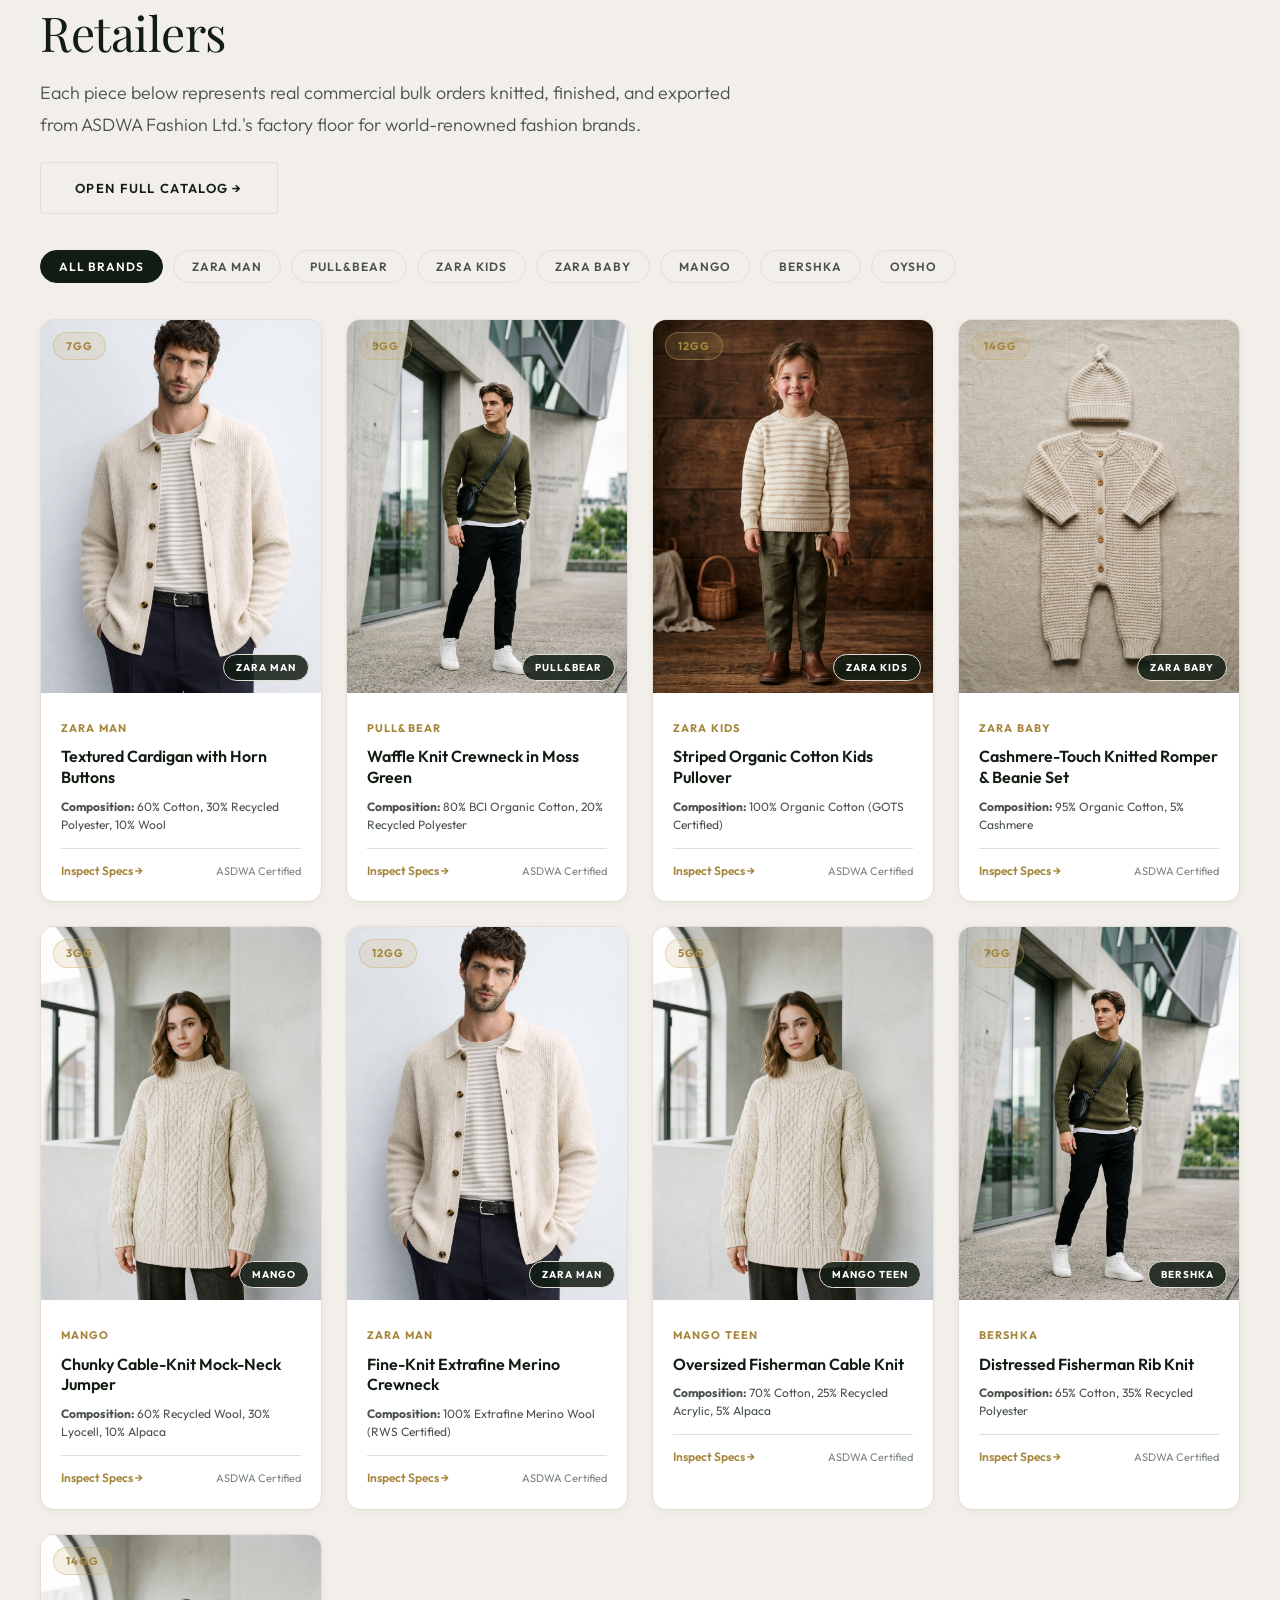
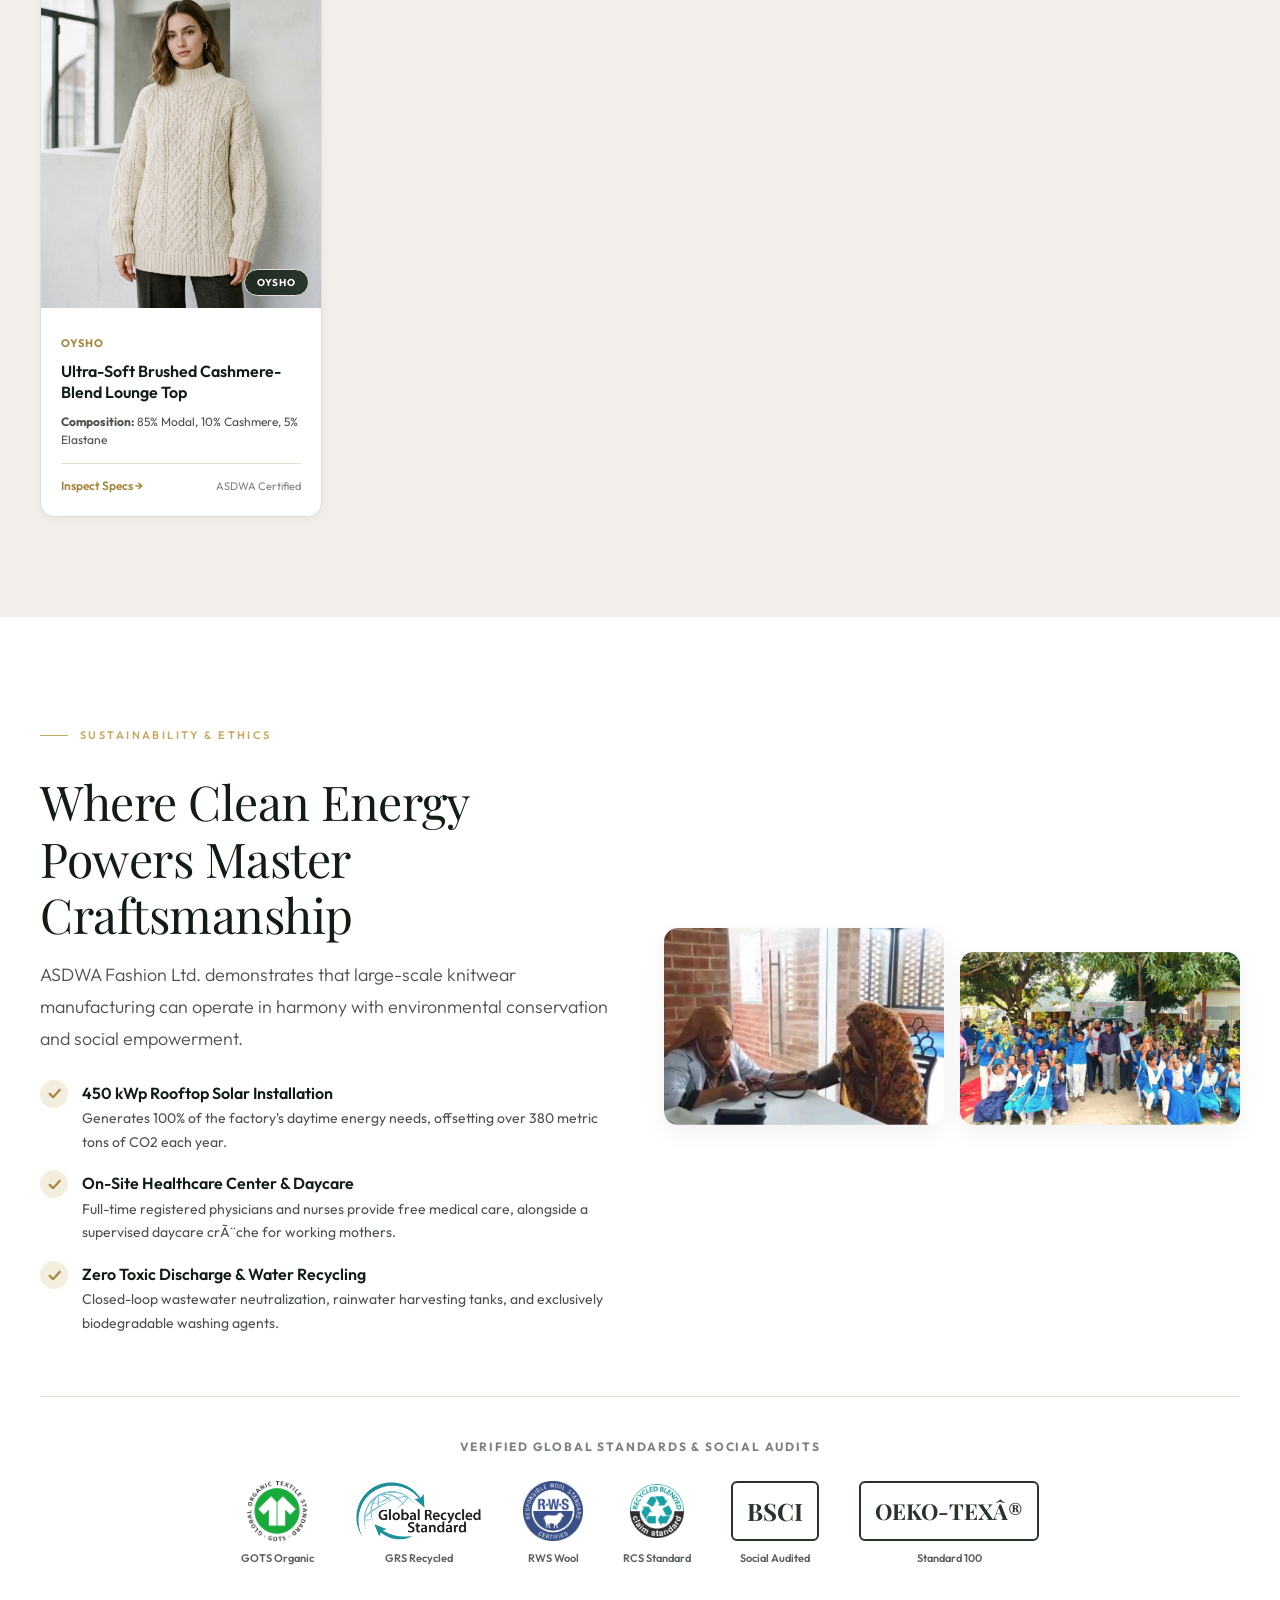
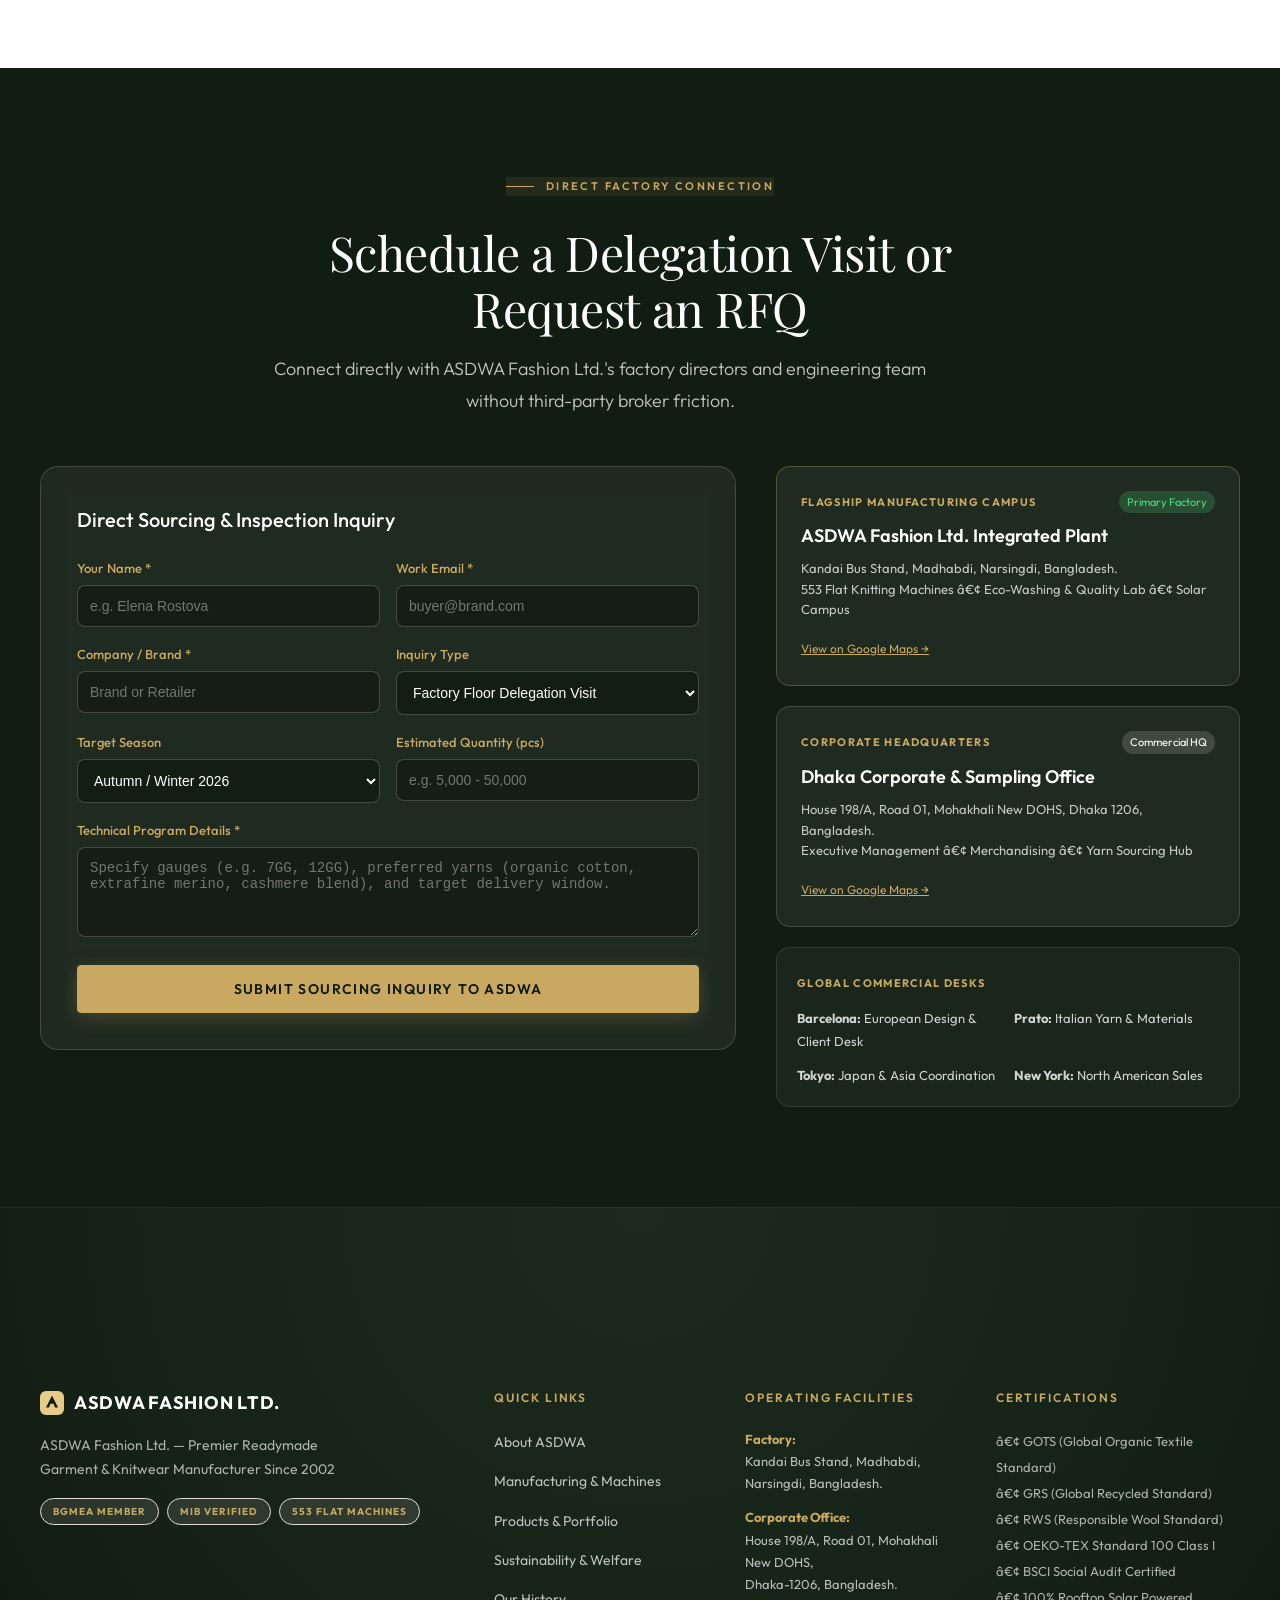
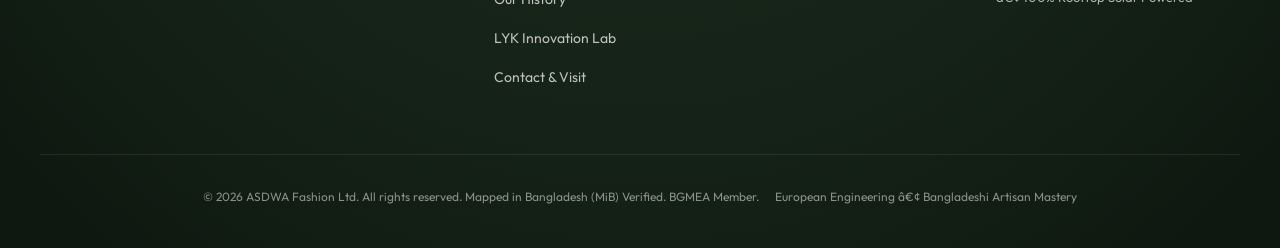
==== commit 885f5c68: "feat(nav): restyle navbar to match exact reference design with signature dark gold-bordered capsule " ====
--- a/index.html
+++ b/index.html
@@ -28,22 +28,7 @@
     /* ============================================================ */
     /* CUSTOM HERO & INTERACTIVE SHOWCASE STYLING                   */
     /* ============================================================ */
-    :root {
-      --primary: #111D13;
-      --primary-light: #18281B;
-      --primary-surface: #223725;
-      --gold: #C9A961;
-      --gold-light: #E8CC8A;
-      --gold-dark: #A6863C;
-      --gold-glow: rgba(201, 169, 97, 0.25);
-      --bg: #F9F9F7;
-      --bg-stone: #F2EFEB;
-      --white: #FFFFFF;
-      --text-primary: #111D13;
-      --text-secondary: #485249;
-      --text-muted: #79837B;
-      --border: #E2DDD5;
-    }
+
 
     /* Video Hero */
     #hero {
@@ -529,28 +514,23 @@
   <!-- ============================================================ -->
   <nav class="ds-nav" id="navbar">
     <div class="ds-nav-inner">
-      <a href="index.html" class="ds-nav-logo" style="display:inline-flex;align-items:center;gap:10px;">
-        <svg width="26" height="26" viewBox="0 0 32 32" fill="none">
-          <rect width="32" height="32" rx="8" fill="url(#goldGrad)" />
+      <a href="index.html" class="ds-nav-logo">
+        <svg class="ds-nav-emblem-svg" width="22" height="22" viewBox="0 0 32 32" fill="none">
+          <rect width="32" height="32" rx="7" fill="#C9A961" />
           <path d="M16 6L24 22H20L18 17H14L12 22H8L16 6Z" fill="#111D13" />
           <path d="M16 11L14.5 15H17.5L16 11Z" fill="#C9A961" />
-          <defs>
-            <linearGradient id="goldGrad" x1="0" y1="0" x2="32" y2="32">
-              <stop stop-color="#E8CC8A" />
-              <stop offset="1" stop-color="#A6863C" />
-            </linearGradient>
-          </defs>
         </svg>
-        <span>ASDWA <span style="font-size:11px;font-weight:400;opacity:0.8;letter-spacing:0.1em;">FASHION
-            LTD.</span></span>
+        <span class="ds-nav-brand">
+          <span class="ds-nav-title">ASDWA</span>
+          <span class="ds-nav-sub">FASHION LTD.</span>
+        </span>
       </a>
 
       <ul class="ds-nav-links" id="nav-links">
         <li><a href="index.html#about" class="ds-nav-link active" data-i18n="nav.about">About ASDWA</a></li>
         <li><a href="manufacturing.html" class="ds-nav-link" data-i18n="nav.manufacturing">Manufacturing</a></li>
         <li><a href="products.html" class="ds-nav-link" data-i18n="nav.products">Products &amp; Portfolio</a></li>
-        <li><a href="responsibility.html" class="ds-nav-link" data-i18n="nav.responsibility">Sustainability &amp;
-            Solar</a></li>
+        <li><a href="responsibility.html" class="ds-nav-link" data-i18n="nav.responsibility">Sustainability &amp; Solar</a></li>
         <li><a href="our-history.html" class="ds-nav-link" data-i18n="nav.history">Our History</a></li>
         <li><a href="lyk.html" class="ds-nav-link" data-i18n="nav.lyk">LYK Lab</a></li>
         <li><a href="contact.html" class="ds-nav-link" data-i18n="nav.contact">Contact &amp; Visit</a></li>
@@ -573,6 +553,7 @@
       </button>
     </div>
   </nav>
+  <script>if(window.scrollY>30)document.getElementById('navbar').classList.add('scrolled');</script>
 
   <!-- ============================================================ -->
 
--- a/css/design-system.css
+++ b/css/design-system.css
@@ -7,35 +7,35 @@
 
 :root {
   /* Brand Palette */
-  --primary: #152217;               /* Deepest Forest Noir */
-  --primary-light: #1D2B1F;         /* Rich Alpine Forest */
-  --primary-surface: #243527;       /* Soft Forest Slate */
+  --primary: #111D13;               /* Deepest Forest Noir */
+  --primary-light: #18281B;         /* Rich Alpine Forest */
+  --primary-surface: #223725;       /* Soft Forest Slate */
   --charcoal: #2A382C;
   
   /* Luxury Accents */
   --gold: #C9A961;                  /* Champagne Gold */
-  --gold-light: #E5D2A5;            /* Soft Cream Gold */
-  --gold-dark: #A5863F;             /* Antique Burnished Gold */
-  --gold-glow: rgba(201, 169, 97, 0.22);
+  --gold-light: #E8CC8A;            /* Soft Cream Gold */
+  --gold-dark: #A6863C;             /* Antique Burnished Gold */
+  --gold-glow: rgba(201, 169, 97, 0.25);
   --gold-subtle: rgba(201, 169, 97, 0.08);
 
   /* Neutrals & Surfaces */
   --bg: #F9F9F7;                    /* Organic Pure Cream */
-  --bg-stone: #F3F1EC;              /* Warm Alabaster */
+  --bg-stone: #F2EFEB;              /* Warm Alabaster */
   --bg-stone-dark: #EAE6DF;         /* Muted Pebble */
   --white: #FFFFFF;
   --black: #0B130C;
 
   /* Typography Colors */
-  --text-primary: #152217;          /* Near-black Forest */
+  --text-primary: #111D13;          /* Near-black Forest */
   --text-secondary: #485249;        /* Balanced Slate */
-  --text-muted: #7E8780;            /* Soft Neutral */
+  --text-muted: #79837B;            /* Soft Neutral */
   --text-inverse: #FFFFFF;
   --text-inverse-muted: rgba(255, 255, 255, 0.72);
 
   /* Borders & Dividers */
-  --border: #E4DFD6;
-  --border-light: rgba(228, 223, 214, 0.65);
+  --border: #E2DDD5;
+  --border-light: rgba(226, 221, 213, 0.65);
   --border-dark: rgba(255, 255, 255, 0.12);
   --border-gold: rgba(201, 169, 97, 0.35);
 
@@ -149,163 +149,213 @@
 /* ============================================================ */
 /* ============================================================ */
 /* UNIVERSAL LUXURY FLOATING ISLAND NAVIGATION                  */
+/* Exact Match: Signature Dark Forest Noir + Gold Border Pill   */
 /* ============================================================ */
 .ds-nav {
   position: fixed;
-  top: 48px;
+  top: 44px;
   left: 50%;
   transform: translateX(-50%);
-  width: min(1360px, calc(100% - 40px));
+  width: min(1380px, calc(100% - 32px));
   z-index: 1000;
-  padding: 8px 18px;
-  border-radius: 999px;
-  transition: top 0.35s cubic-bezier(0.16, 1, 0.3, 1), background 0.35s ease, border-color 0.35s ease, box-shadow 0.35s ease;
+  padding: 8px 20px;
+  border-radius: 9999px;
+  background: rgba(10, 20, 13, 0.94);
+  border: 1px solid rgba(201, 169, 97, 0.45);
+  box-shadow: 0 16px 40px -10px rgba(0, 0, 0, 0.65), 0 0 0 1px rgba(201, 169, 97, 0.15);
   backdrop-filter: blur(28px) saturate(180%);
   -webkit-backdrop-filter: blur(28px) saturate(180%);
 }
 
-/* Hero & Base floating island glass state (unified across all pages) */
-.ds-nav:not(.scrolled),
-.ds-nav.static:not(.scrolled) {
-  top: 48px;
-  background: rgba(14, 25, 17, 0.78);
-  border: 1px solid rgba(255, 255, 255, 0.16);
-  box-shadow: 0 16px 40px -10px rgba(0, 0, 0, 0.5), 0 0 0 1px rgba(201, 169, 97, 0.25);
-}
-
-/* On mobile, ticker is hidden so nav should always start at 12px */
-@media (max-width: 600px) {
-  .ds-nav:not(.scrolled),
-  .ds-nav.static:not(.scrolled) {
-    top: 12px;
-  }
-}
-
-.ds-nav:not(.scrolled) .ds-nav-logo,
-.ds-nav.static:not(.scrolled) .ds-nav-logo {
-  color: var(--white);
-}
-
-.ds-nav:not(.scrolled) .ds-nav-link,
-.ds-nav.static:not(.scrolled) .ds-nav-link {
-  color: rgba(255, 255, 255, 0.85);
-}
-
-.ds-nav:not(.scrolled) .ds-nav-link:hover,
-.ds-nav.static:not(.scrolled) .ds-nav-link:hover {
-  color: var(--gold-light);
-  background: rgba(255, 255, 255, 0.08);
-}
-
-.ds-nav:not(.scrolled) .ds-nav-link.active,
-.ds-nav.static:not(.scrolled) .ds-nav-link.active {
-  color: #FFFFFF;
-  background: rgba(201, 169, 97, 0.24);
-  border-color: rgba(201, 169, 97, 0.45);
-}
-
-.ds-nav:not(.scrolled) .ds-nav-langs,
-.ds-nav.static:not(.scrolled) .ds-nav-langs {
-  background: rgba(255, 255, 255, 0.06);
-  border-color: rgba(255, 255, 255, 0.14);
-}
-
-.ds-nav:not(.scrolled) .ds-lang-btn,
-.ds-nav.static:not(.scrolled) .ds-lang-btn {
-  color: rgba(255, 255, 255, 0.75);
-}
-
-.ds-nav:not(.scrolled) .ds-lang-btn:hover,
-.ds-nav.static:not(.scrolled) .ds-lang-btn:hover {
-  color: #FFFFFF;
-}
-
-.ds-nav:not(.scrolled) .ds-lang-btn.active,
-.ds-nav.static:not(.scrolled) .ds-lang-btn.active {
-  background: var(--gold);
-  color: #0E1810;
-  box-shadow: 0 2px 8px rgba(0, 0, 0, 0.3);
-}
-
-.ds-nav:not(.scrolled) .ds-hamburger,
-.ds-nav.static:not(.scrolled) .ds-hamburger {
-  border-color: rgba(255, 255, 255, 0.2);
-  background: rgba(255, 255, 255, 0.08);
-}
-
-.ds-nav:not(.scrolled) .ds-hamburger span,
-.ds-nav.static:not(.scrolled) .ds-hamburger span {
-  background: var(--white);
-}
-
-/* Scrolled State — Glides to Top 12px */
+/* Enable smooth transitions only after DOM is ready */
+.ds-nav.nav-transitions-ready {
+  transition: top 0.35s cubic-bezier(0.16, 1, 0.3, 1), background 0.35s ease, border-color 0.35s ease, box-shadow 0.35s ease;
+}
+
+/* Scrolled State — Glides to Top 12px, retains the signature dark gold-bordered pill */
 .ds-nav.scrolled,
 .ds-nav.static.scrolled {
   top: 12px;
-  background: rgba(255, 255, 255, 0.92);
-  border: 1px solid rgba(21, 34, 23, 0.08);
-  box-shadow: 0 16px 38px -10px rgba(21, 34, 23, 0.08), 
-              0 2px 6px rgba(21, 34, 23, 0.03), 
-              0 0 0 1px rgba(201, 169, 97, 0.22);
-}
-
-.ds-nav.scrolled .ds-nav-logo,
-.ds-nav.static.scrolled .ds-nav-logo {
-  color: var(--primary);
-}
-
-.ds-nav.scrolled .ds-nav-link,
-.ds-nav.static.scrolled .ds-nav-link {
-  color: #3D4A40;
-}
-
-.ds-nav.scrolled .ds-nav-link:hover,
-.ds-nav.static.scrolled .ds-nav-link:hover {
-  color: var(--gold-dark);
+  background: rgba(8, 17, 11, 0.97);
+  border-color: rgba(201, 169, 97, 0.55);
+  box-shadow: 0 20px 48px -8px rgba(0, 0, 0, 0.8), 0 0 0 1px rgba(201, 169, 97, 0.22);
+}
+
+@media (max-width: 768px) {
+  .ds-nav,
+  .ds-nav:not(.scrolled),
+  .ds-nav.static:not(.scrolled),
+  .ds-nav.scrolled {
+    top: 12px !important;
+    width: calc(100% - 20px);
+    padding: 7px 14px;
+  }
+}
+
+/* Logo styling */
+.ds-nav-logo {
+  display: inline-flex;
+  align-items: center;
+  gap: 12px;
+  text-decoration: none;
+  flex-shrink: 0;
+}
+
+.ds-nav-emblem-svg,
+.ds-nav-emblem {
+  width: 22px;
+  height: 22px;
+  border-radius: 6px;
+  flex-shrink: 0;
+  display: inline-flex;
+  align-items: center;
+  justify-content: center;
+}
+
+.ds-nav-brand {
+  display: flex;
+  flex-direction: column;
+  line-height: 1;
+}
+
+.ds-nav-title {
+  font-family: 'Playfair Display', 'Cormorant Garamond', Georgia, serif;
+  font-size: 19px;
+  font-weight: 700;
+  letter-spacing: 0.16em;
+  color: #FFFFFF;
+  line-height: 1.05;
+}
+
+.ds-nav-sub {
+  font-family: 'Outfit', sans-serif;
+  font-size: 8px;
+  font-weight: 600;
+  letter-spacing: 0.22em;
+  color: rgba(255, 255, 255, 0.72);
+  text-transform: uppercase;
+  margin-top: 3px;
+}
+
+/* Nav links */
+.ds-nav-links {
+  display: flex;
+  gap: 4px;
+  list-style: none;
+  margin: 0 auto;
+  align-items: center;
+  padding: 0;
+}
+
+.ds-nav-link {
+  position: relative;
+  font-family: 'Outfit', -apple-system, sans-serif;
+  font-size: 11.5px;
+  font-weight: 600;
+  text-transform: uppercase;
+  letter-spacing: 0.13em;
+  padding: 7px 13px;
+  border-radius: 9999px;
+  border: 1px solid transparent;
+  color: rgba(255, 255, 255, 0.88);
+  text-decoration: none;
+  transition: all 0.2s ease;
+  display: inline-flex;
+  align-items: center;
+  white-space: nowrap;
+}
+
+.ds-nav-link:hover {
+  color: #FFFFFF;
+  background: rgba(255, 255, 255, 0.08);
+}
+
+.ds-nav-link.active {
+  color: #FFFFFF;
   background: rgba(201, 169, 97, 0.12);
-}
-
-.ds-nav.scrolled .ds-nav-link.active,
-.ds-nav.static.scrolled .ds-nav-link.active {
-  color: var(--primary);
-  background: rgba(201, 169, 97, 0.18);
+  border: 1px solid #C9A961;
+  font-weight: 700;
+  padding: 7px 16px;
+  box-shadow: 0 0 12px rgba(201, 169, 97, 0.15);
+}
+
+/* Actions right side */
+.ds-nav-actions {
+  display: flex;
+  align-items: center;
+  gap: 12px;
+  flex-shrink: 0;
+}
+
+/* Languages */
+.ds-nav-langs {
+  display: inline-flex;
+  align-items: center;
+  background: rgba(0, 0, 0, 0.4);
+  border: 1px solid rgba(255, 255, 255, 0.16);
+  border-radius: 9999px;
+  padding: 3px 4px;
+  gap: 2px;
+}
+
+.ds-lang-btn {
+  border: none !important;
+  background: transparent;
+  padding: 3px 8px;
+  border-radius: 9999px;
+  cursor: pointer;
+  font-family: 'Outfit', sans-serif;
+  font-size: 11px;
   font-weight: 600;
-  border-color: rgba(201, 169, 97, 0.35);
-}
-
-.ds-nav.scrolled .ds-nav-langs,
-.ds-nav.static.scrolled .ds-nav-langs {
-  background: rgba(0, 0, 0, 0.04);
-  border-color: rgba(21, 34, 23, 0.1);
-}
-
-.ds-nav.scrolled .ds-lang-btn,
-.ds-nav.static.scrolled .ds-lang-btn {
-  color: #556358;
-}
-
-.ds-nav.scrolled .ds-lang-btn:hover,
-.ds-nav.static.scrolled .ds-lang-btn:hover {
-  color: var(--primary);
-}
-
-.ds-nav.scrolled .ds-lang-btn.active,
-.ds-nav.static.scrolled .ds-lang-btn.active {
-  background: var(--gold);
-  color: #152217;
+  color: rgba(255, 255, 255, 0.72);
+  transition: all 0.2s ease;
+  line-height: 1.2;
+}
+
+.ds-lang-btn:hover:not(.active) {
+  color: #FFFFFF;
+}
+
+.ds-lang-btn.active {
+  background: #C9A961;
+  color: #111D13;
+  font-weight: 800;
+  box-shadow: 0 2px 6px rgba(0, 0, 0, 0.3);
+}
+
+/* CTA button */
+.ds-nav-actions a.ds-btn,
+.ds-nav-cta-btn {
+  background: #C9A961;
+  color: #111D13 !important;
+  font-family: 'Outfit', sans-serif;
+  font-size: 11.5px;
   font-weight: 700;
-  box-shadow: 0 2px 8px rgba(201, 169, 97, 0.35);
-}
-
-.ds-nav.scrolled .ds-hamburger,
-.ds-nav.static.scrolled .ds-hamburger {
-  border-color: rgba(21, 34, 23, 0.15);
-  background: rgba(21, 34, 23, 0.04);
-}
-
-.ds-nav.scrolled .ds-hamburger span,
-.ds-nav.static.scrolled .ds-hamburger span {
-  background: var(--text-primary);
+  letter-spacing: 0.1em;
+  text-transform: uppercase;
+  padding: 7px 18px;
+  border-radius: 9999px;
+  text-decoration: none;
+  box-shadow: 0 4px 14px rgba(201, 169, 97, 0.28);
+  transition: all 0.2s ease;
+  white-space: nowrap;
+}
+
+.ds-nav-actions a.ds-btn:hover,
+.ds-nav-cta-btn:hover {
+  background: #E8CC8A;
+  transform: translateY(-1px);
+  box-shadow: 0 6px 18px rgba(201, 169, 97, 0.42);
+}
+
+/* Hamburger */
+.ds-hamburger {
+  border-color: rgba(201, 169, 97, 0.4);
+  background: rgba(255, 255, 255, 0.06);
+}
+
+.ds-hamburger span {
+  background: #FFFFFF;
 }
 
 /* Inner Layout */
@@ -317,171 +367,7 @@
   gap: 16px;
 }
 
-/* Brand Logo */
-.ds-nav-logo-wrap {
-  display: flex;
-  align-items: center;
-  gap: 10px;
-  text-decoration: none;
-  flex-shrink: 0;
-}
-
-.ds-nav-emblem {
-  width: 26px;
-  height: 26px;
-  display: inline-flex;
-  align-items: center;
-  justify-content: center;
-  color: var(--gold);
-  flex-shrink: 0;
-  transition: transform 0.3s ease;
-}
-
-.ds-nav-logo-wrap:hover .ds-nav-emblem {
-  transform: rotate(15deg) scale(1.08);
-}
-
-.ds-nav-logo {
-  font-family: var(--font-serif);
-  font-size: 21px;
-  font-weight: 600;
-  letter-spacing: 0.12em;
-  text-transform: uppercase;
-  display: flex;
-  align-items: center;
-  gap: 8px;
-  transition: color var(--transition-fast);
-}
-
-.ds-nav-logo span.ds-logo-sub {
-  font-family: var(--font-body);
-  font-size: 9px;
-  font-weight: 700;
-  letter-spacing: 0.22em;
-  color: var(--gold-dark);
-  background: rgba(201, 169, 97, 0.14);
-  border: 1px solid rgba(201, 169, 97, 0.35);
-  border-radius: 999px;
-  padding: 2px 7px;
-  line-height: 1;
-}
-
-/* Navigation Links */
-.ds-nav-links {
-  display: flex;
-  gap: 4px;
-  list-style: none;
-  margin: 0 auto;
-  align-items: center;
-}
-
-.ds-nav-link {
-  position: relative;
-  font-family: var(--font-body);
-  font-size: 12px;
-  font-weight: 500;
-  text-transform: uppercase;
-  letter-spacing: 0.1em;
-  padding: 7px 13px;
-  border-radius: 999px;
-  border: 1px solid transparent;
-  transition: all 0.25s cubic-bezier(0.16, 1, 0.3, 1);
-  display: inline-flex;
-  align-items: center;
-  white-space: nowrap;
-}
-
-.ds-nav-link::after {
-  display: none; /* replaced by modern capsule pills */
-}
-
-/* Right-side utilities (CTA + Segmented Languages) */
-.ds-nav-actions {
-  display: flex;
-  align-items: center;
-  gap: 10px;
-  flex-shrink: 0;
-}
-
-/* Inquire CTA Pill Button */
-.ds-nav-cta {
-  display: inline-flex;
-  align-items: center;
-  gap: 6px;
-  padding: 7px 16px;
-  border-radius: 999px;
-  font-family: var(--font-body);
-  font-size: 11px;
-  font-weight: 700;
-  letter-spacing: 0.12em;
-  text-transform: uppercase;
-  background: linear-gradient(135deg, var(--gold) 0%, var(--gold-dark) 100%);
-  color: #0E1810 !important;
-  box-shadow: 0 4px 14px rgba(201, 169, 97, 0.32);
-  transition: all 0.25s cubic-bezier(0.16, 1, 0.3, 1);
-  text-decoration: none;
-  white-space: nowrap;
-}
-
-.ds-nav-cta:hover {
-  transform: translateY(-2px);
-  box-shadow: 0 6px 20px rgba(201, 169, 97, 0.5);
-  filter: brightness(1.06);
-}
-
-.ds-nav-cta span {
-  display: inline-block;
-  transition: transform 0.25s ease;
-}
-
-.ds-nav-cta:hover span {
-  transform: translateX(3px);
-}
-
-/* Language Switcher — Segmented Glass Pill */
-.ds-nav-langs {
-  display: flex;
-  padding: 3px;
-  border-radius: 999px;
-  border: 1px solid;
-  align-items: center;
-  gap: 2px;
-  transition: all 0.3s ease;
-}
-
-.ds-lang-btn {
-  border: none !important;
-  background: transparent;
-  padding: 4px 8px;
-  border-radius: 999px;
-  display: inline-flex;
-  align-items: center;
-  gap: 4px;
-  cursor: pointer;
-  transition: all 0.2s ease;
-}
-
-.lang-flag {
-  width: 14px;
-  height: 9.5px;
-  display: flex;
-  align-items: center;
-  border-radius: 2px;
-  overflow: hidden;
-  flex-shrink: 0;
-}
-
-.lang-flag svg {
-  width: 100%;
-  height: 100%;
-  display: block;
-}
-
-.lang-code {
-  font-size: 10.5px;
-  font-weight: 600;
-  letter-spacing: 0.08em;
-}
+
 
 /* Hamburger & Mobile Menu Button */
 .ds-hamburger {
@@ -573,12 +459,16 @@
     padding: 10px 16px;
     font-size: 13px;
     justify-content: flex-start;
-    color: rgba(255, 255, 255, 0.9);
-  }
-  .ds-nav.menu-open .ds-nav-links .ds-nav-link:hover,
+    color: rgba(255, 255, 255, 0.9) !important;
+  }
+  .ds-nav.menu-open .ds-nav-links .ds-nav-link:hover {
+    background: rgba(201, 169, 97, 0.22) !important;
+    color: #FFFFFF !important;
+  }
   .ds-nav.menu-open .ds-nav-links .ds-nav-link.active {
-    background: rgba(201, 169, 97, 0.22);
-    color: #FFFFFF;
+    background: rgba(201, 169, 97, 0.32) !important;
+    color: #FFFFFF !important;
+    border-color: rgba(201, 169, 97, 0.55) !important;
   }
   .ds-nav-cta {
     display: none;
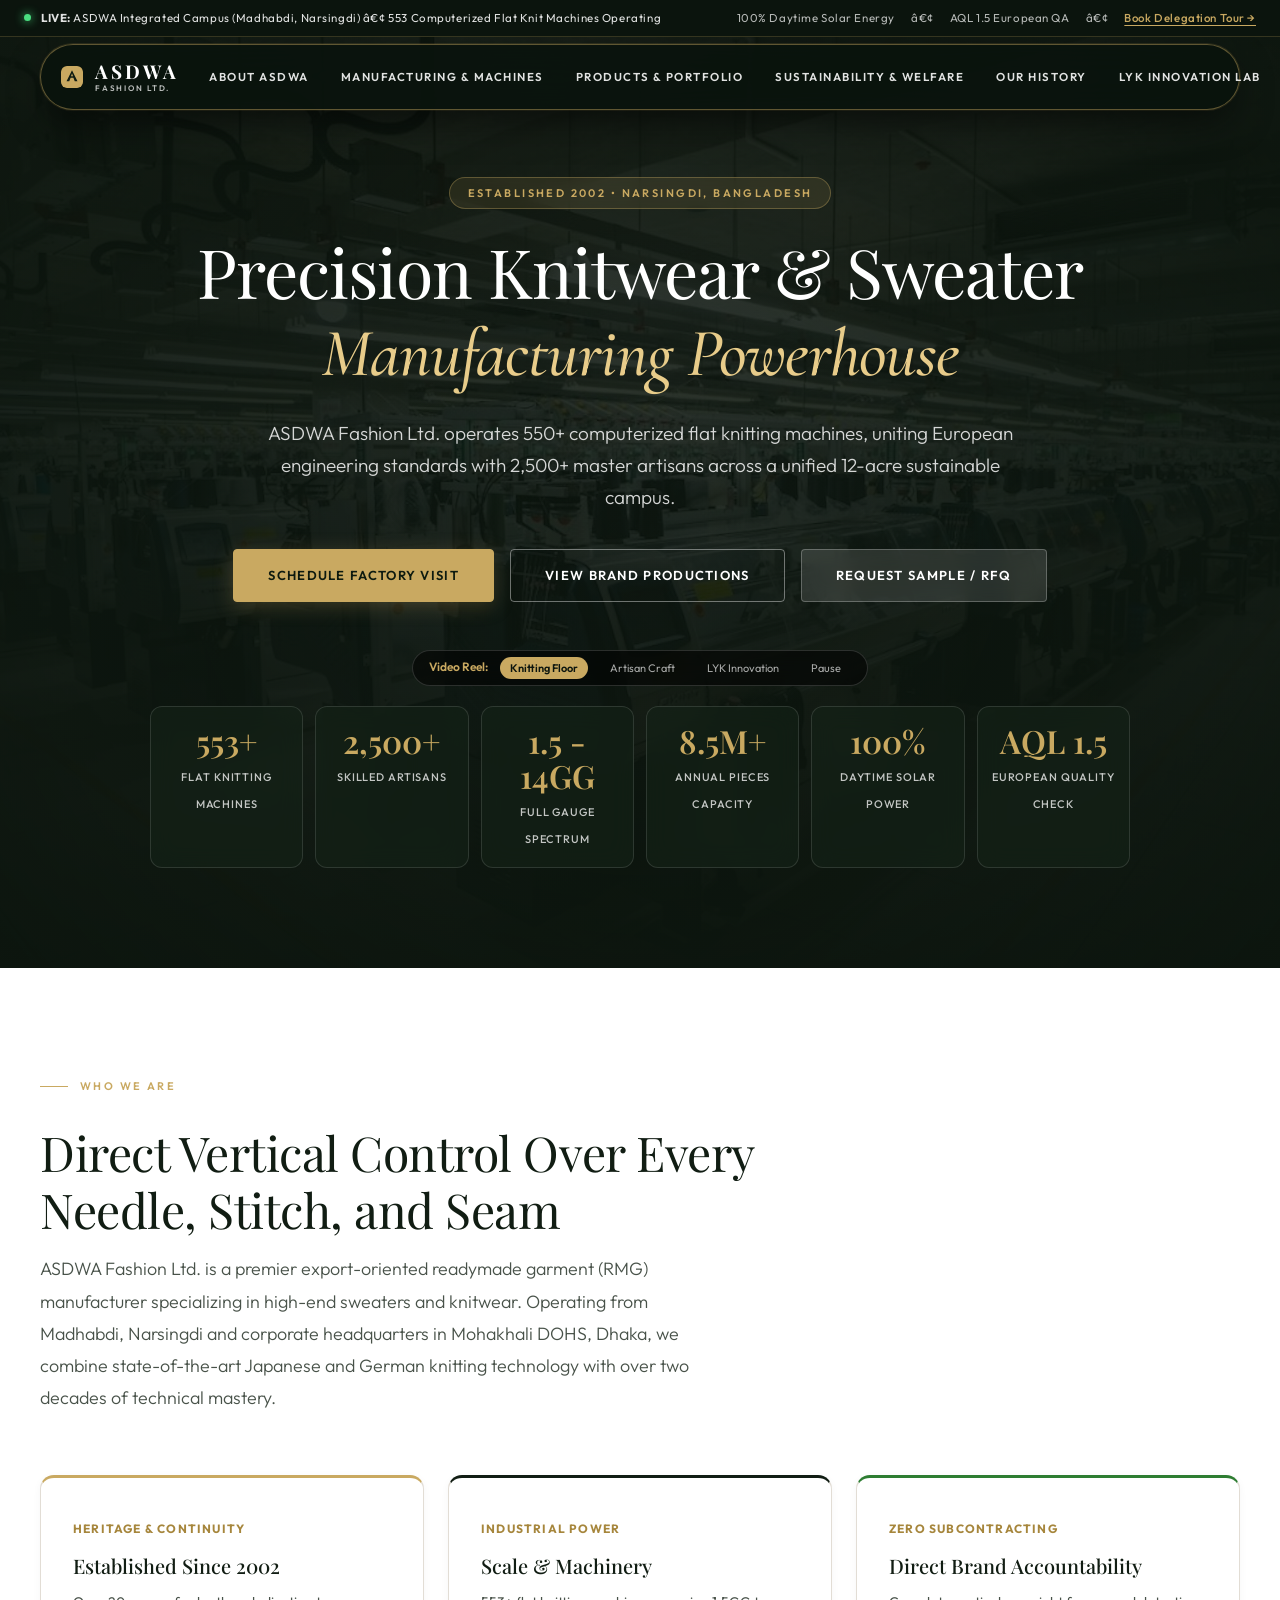
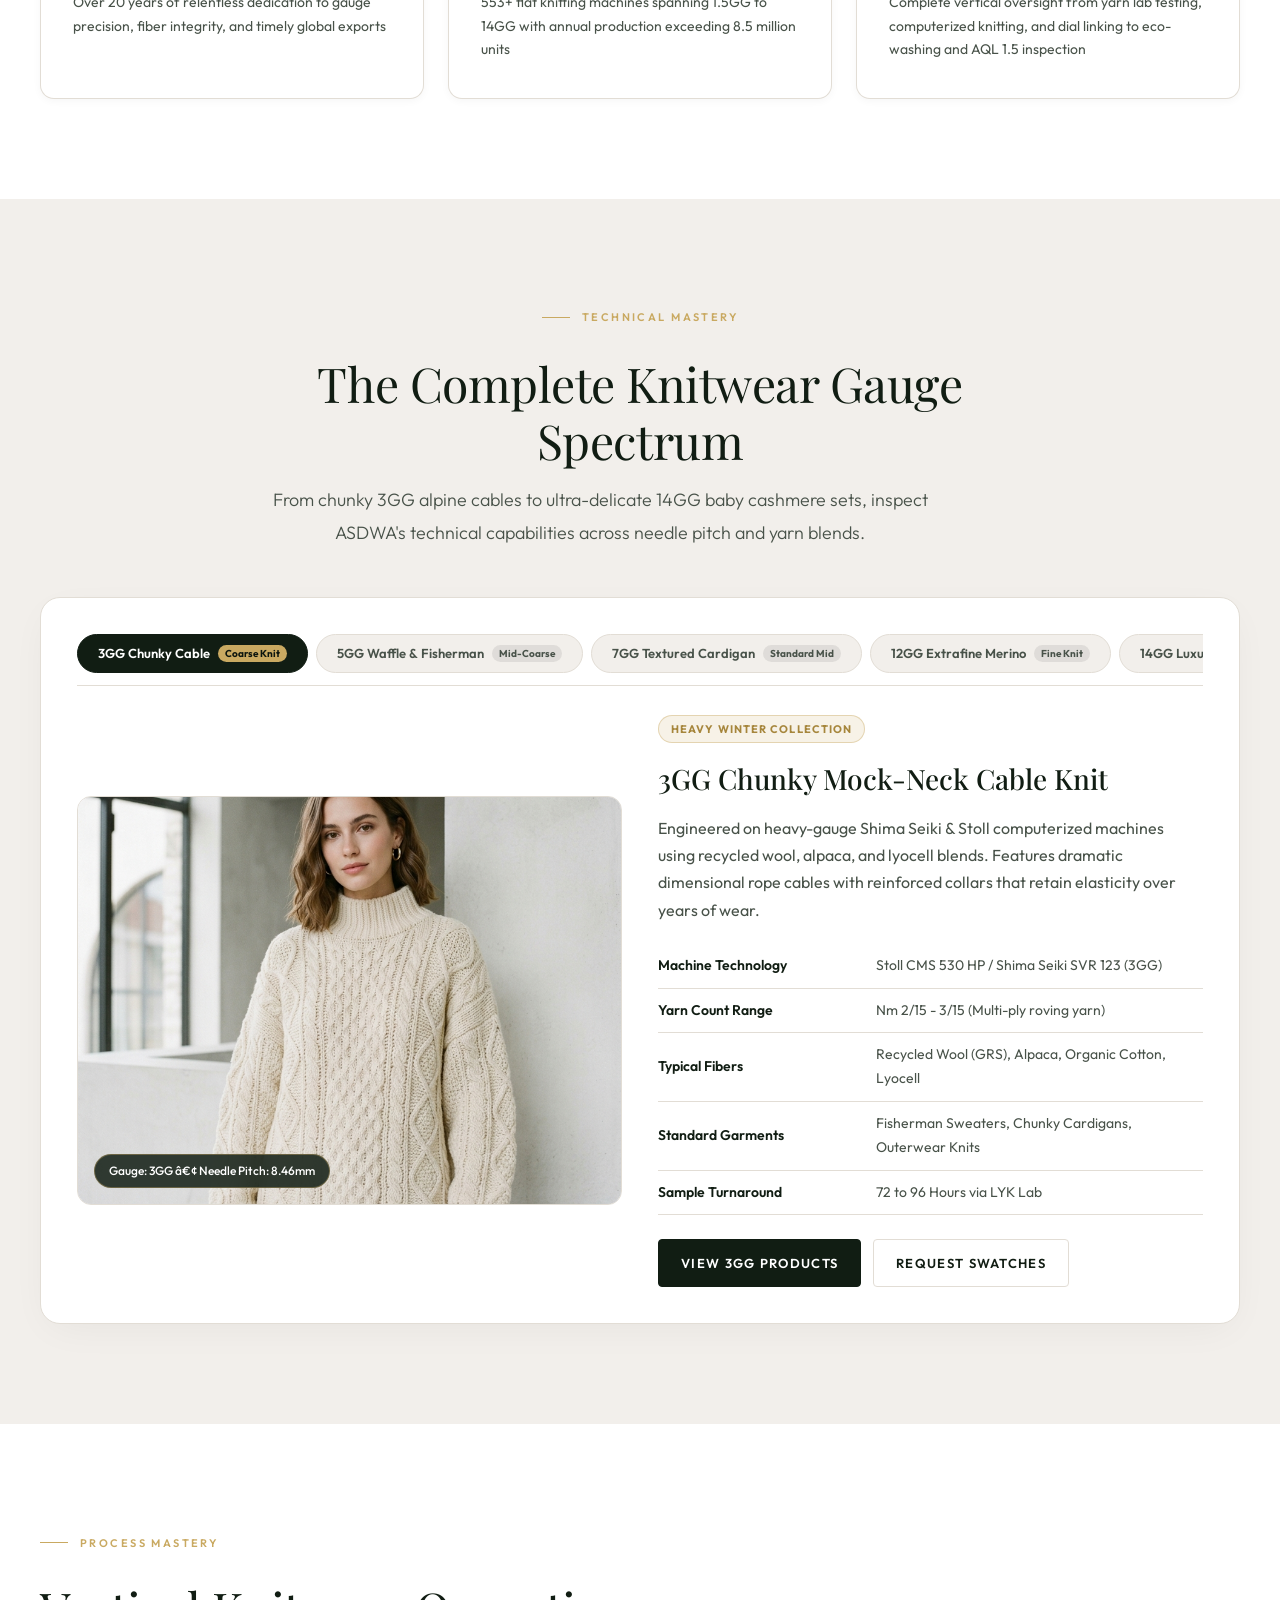
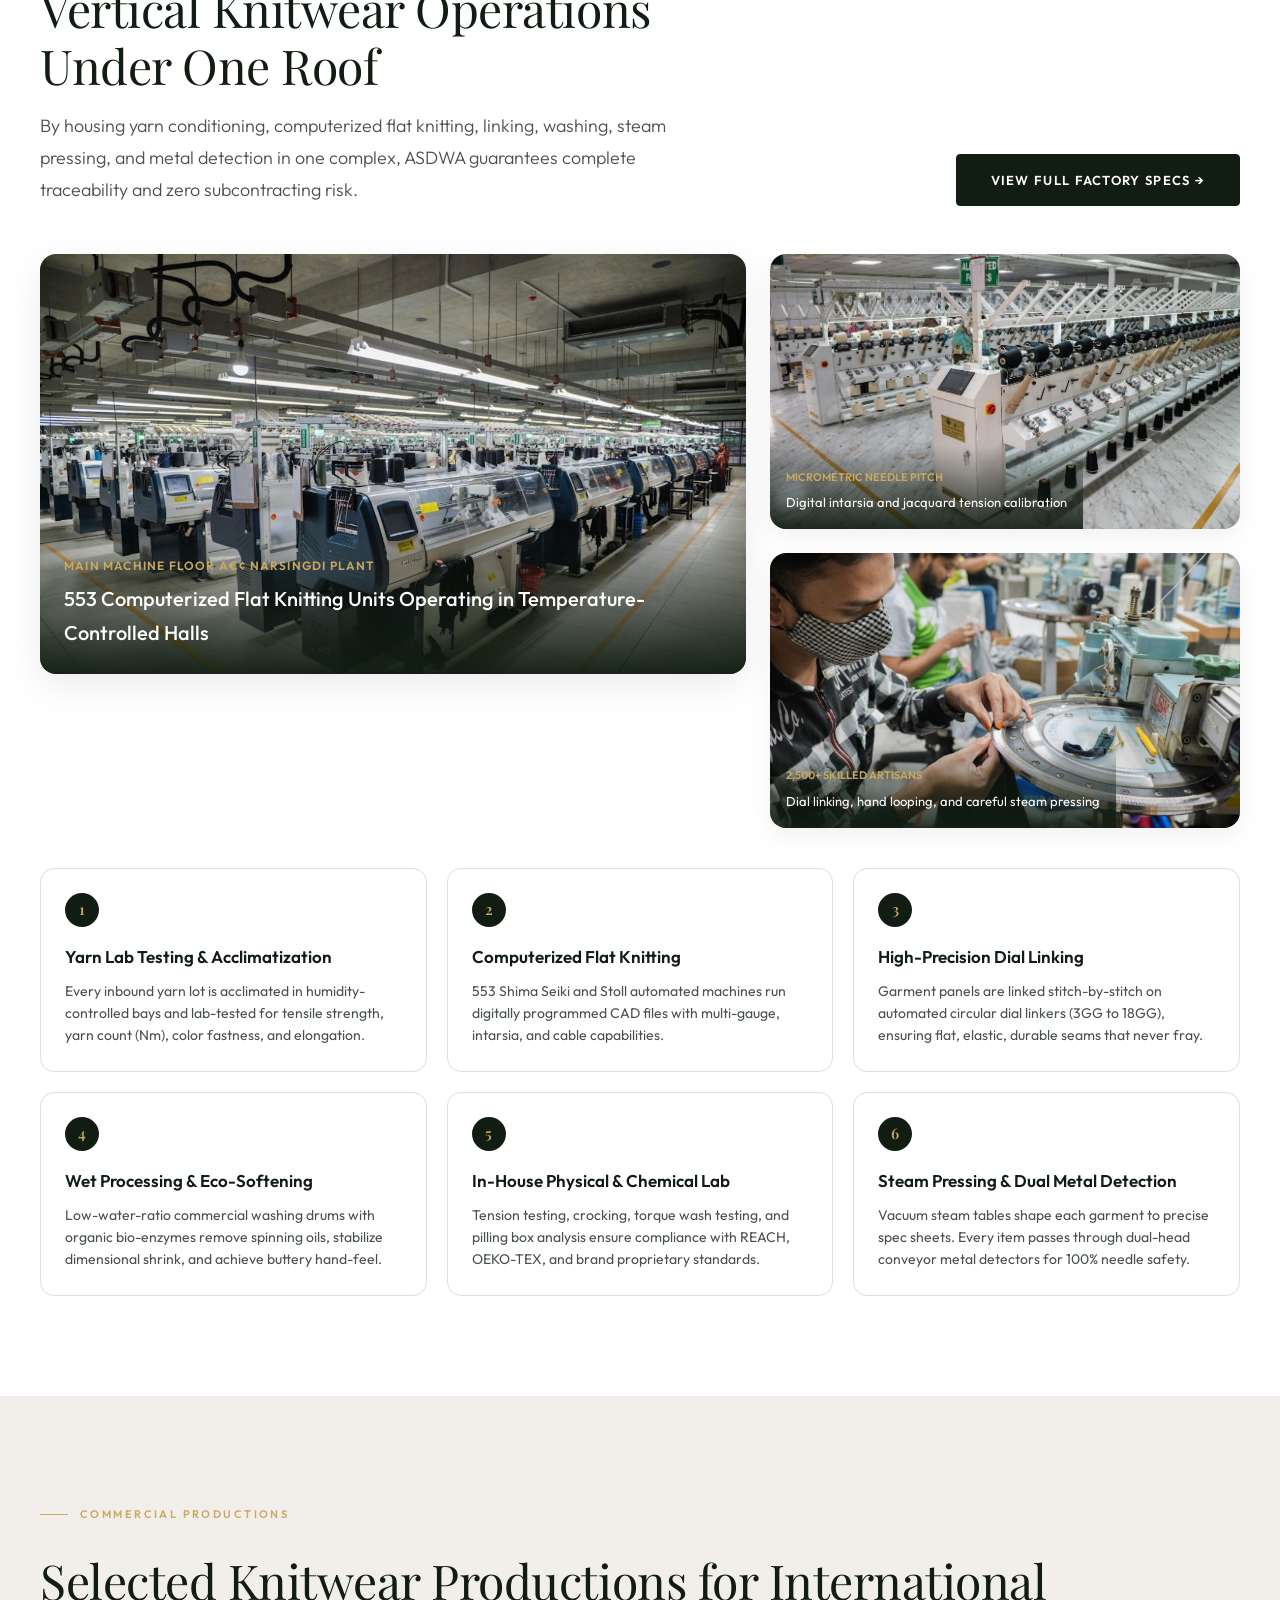
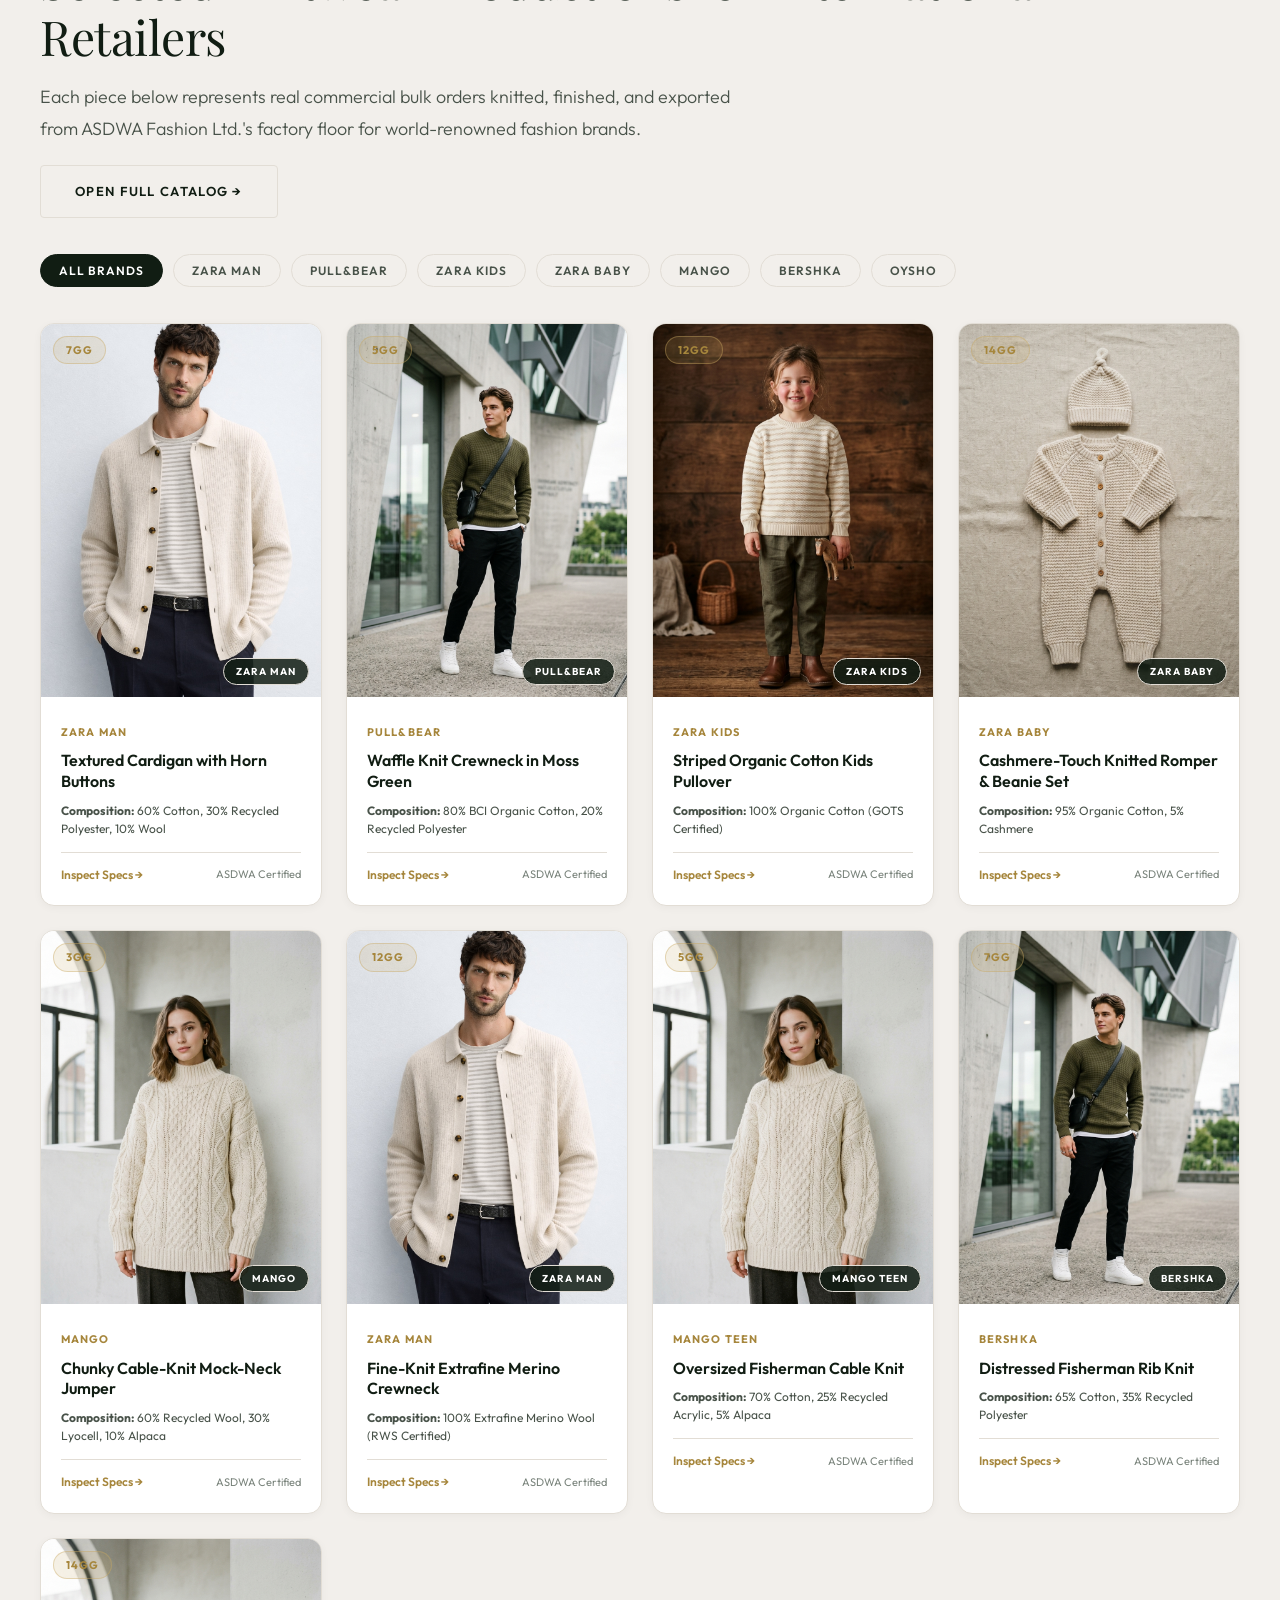
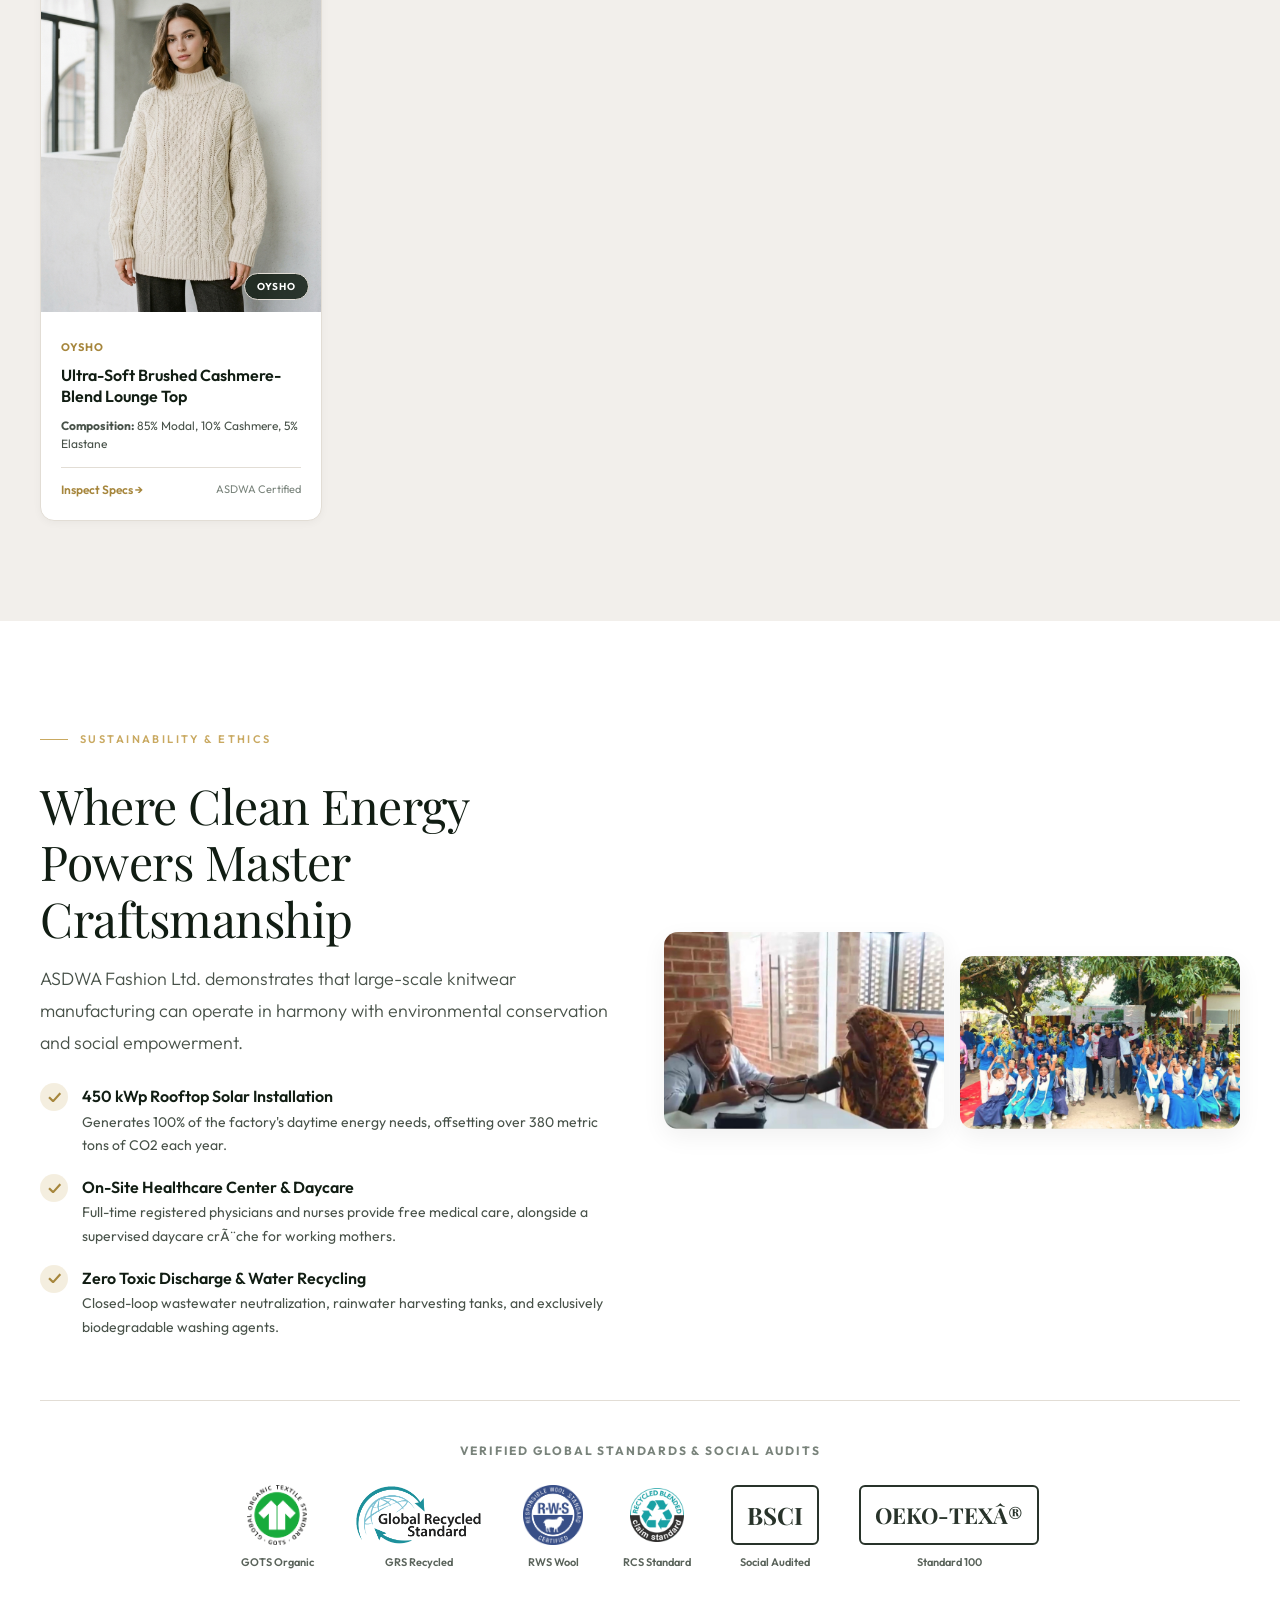
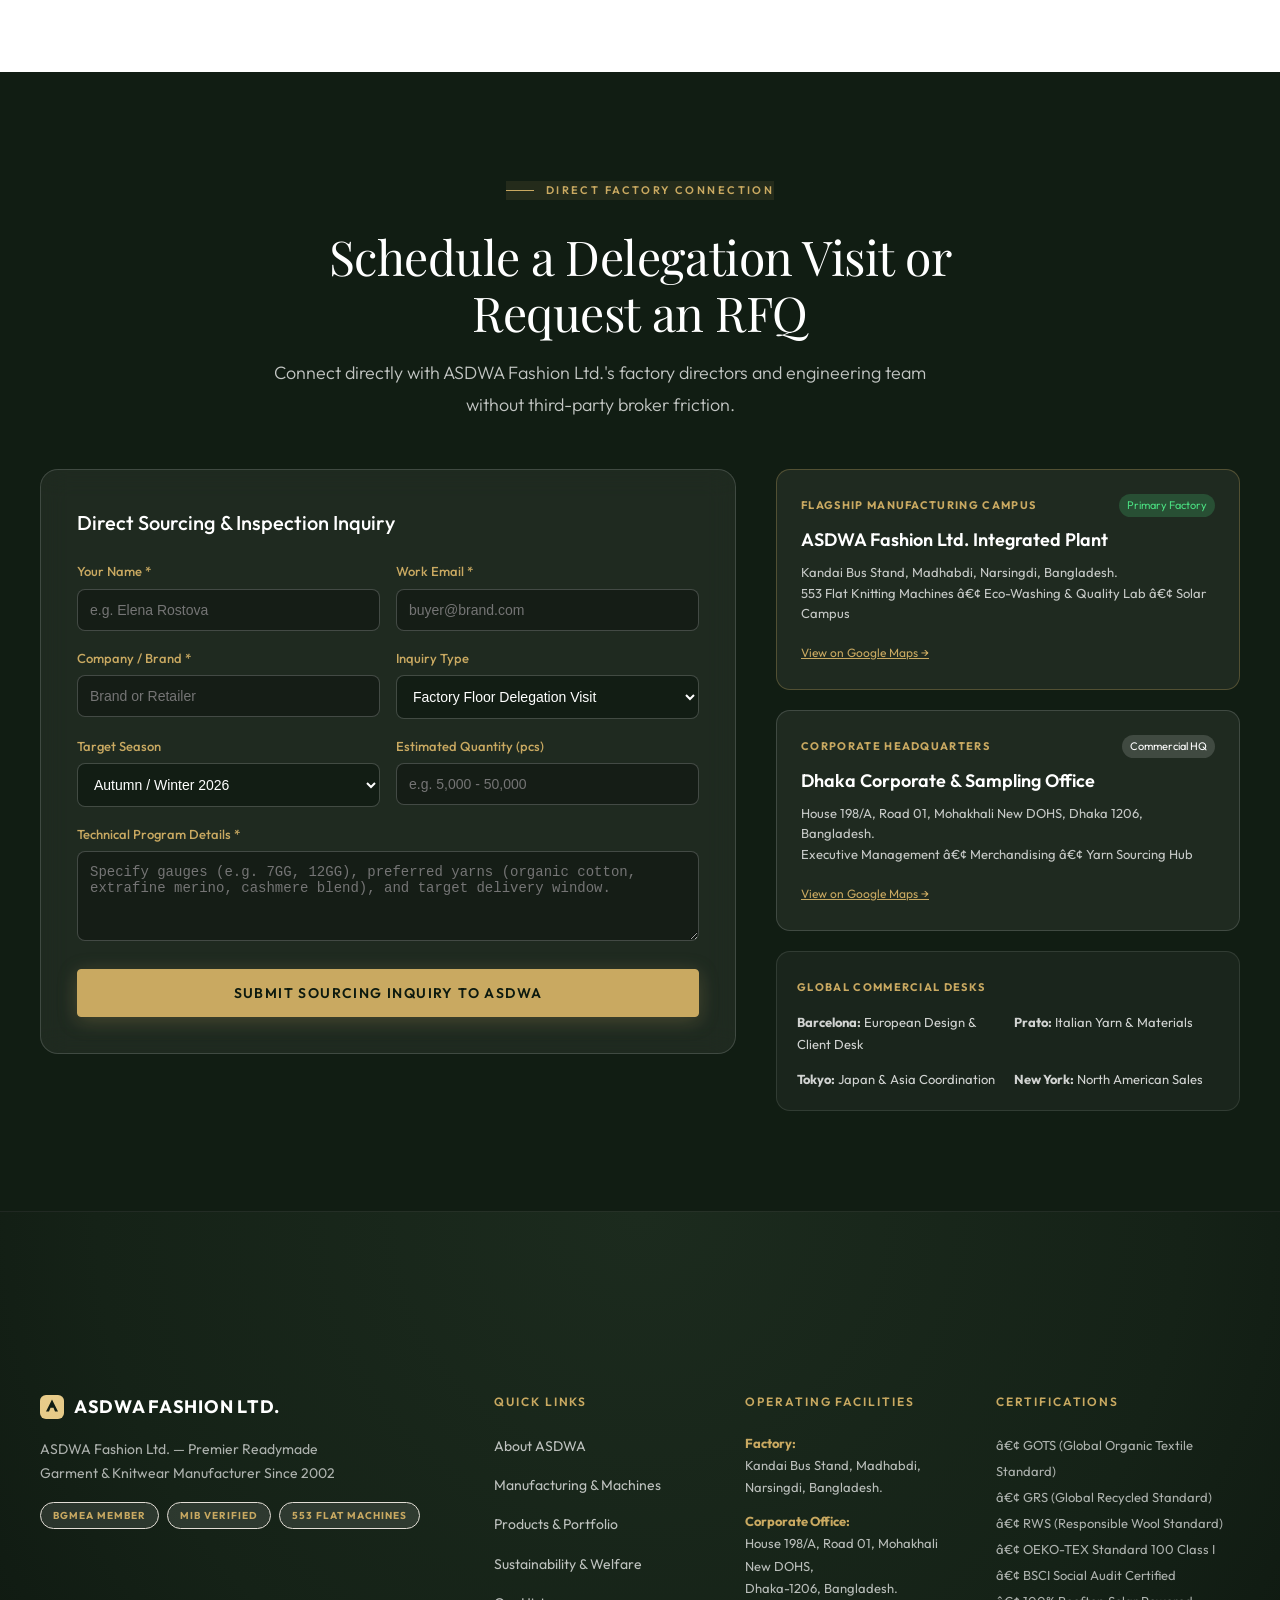
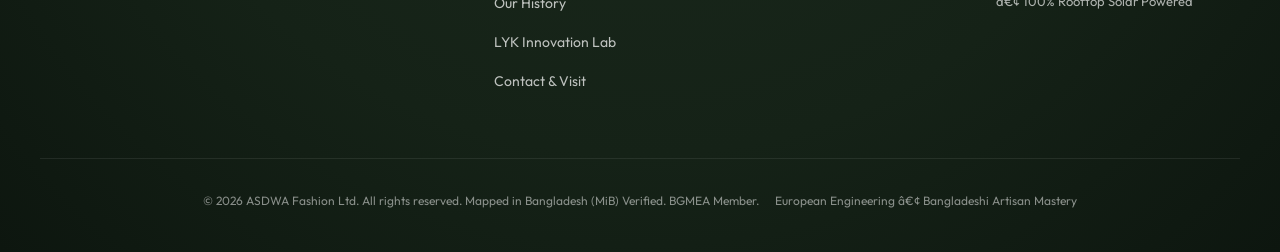
==== commit 976c64b9: "feat: add responsive layout stylesheets" ====
--- a/index.html
+++ b/index.html
@@ -205,19 +205,38 @@
       line-height: 1.3;
     }
 
-    @media (max-width: 992px) {
-      .hero-kpi-ribbon {
-        grid-template-columns: repeat(3, 1fr);
-      }
-    }
-
-    @media (max-width: 600px) {
+    /* Tablet (768px to 1023px): Two-column grids where appropriate */
+    @media (min-width: 481px) and (max-width: 1023px) {
       .hero-kpi-ribbon {
         grid-template-columns: repeat(2, 1fr);
+        gap: 14px;
+      }
+    }
+
+    /* Mobile (< 480px): Single-column stack & touch-friendly buttons */
+    @media (max-width: 480px) {
+      .hero-kpi-ribbon {
+        grid-template-columns: 1fr;
+        gap: 12px;
       }
 
       .top-ticker {
         display: none;
+      }
+
+      .hero-cta-bar {
+        display: flex;
+        flex-direction: column;
+        width: 100%;
+        gap: 12px;
+      }
+
+      .hero-cta-bar .ds-btn {
+        width: 100%;
+        min-height: 48px;
+        padding: 14px 20px;
+        text-align: center;
+        justify-content: center;
       }
     }
 
--- a/css/design-system.css
+++ b/css/design-system.css
@@ -46,7 +46,7 @@
   --font-mono: 'SF Mono', Consolas, Monaco, monospace;
 
   /* Layout & Spacing (8px Grid) */
-  --max-width: 1240px;
+  --max-width: 1200px;
   --max-width-narrow: 920px;
   --content-padding: 40px;
   --space-2xs: 4px;
@@ -156,7 +156,8 @@
   top: 44px;
   left: 50%;
   transform: translateX(-50%);
-  width: min(1380px, calc(100% - 32px));
+  width: min(var(--max-width, 1200px), calc(100% - 32px));
+  max-width: 1200px;
   z-index: 1000;
   padding: 8px 20px;
   border-radius: 9999px;
@@ -360,7 +361,9 @@
 
 /* Inner Layout */
 .ds-nav-inner {
+  max-width: var(--max-width, 1200px);
   width: 100%;
+  margin: 0 auto;
   display: flex;
   justify-content: space-between;
   align-items: center;
@@ -372,8 +375,10 @@
 /* Hamburger & Mobile Menu Button */
 .ds-hamburger {
   display: none;
-  width: 38px;
-  height: 38px;
+  width: 44px;
+  height: 44px;
+  min-width: 44px;
+  min-height: 44px;
   border-radius: 50%;
   border: 1px solid;
   padding: 0;
@@ -382,6 +387,8 @@
   flex-direction: column;
   gap: 5px;
   cursor: pointer;
+  touch-action: manipulation;
+  -webkit-tap-highlight-color: transparent;
   transition: all 0.25s ease;
   z-index: 1002;
 }
@@ -430,38 +437,143 @@
   background: #0E1810 !important;
 }
 
-@media (max-width: 1060px) {
+/* ------------------------------------------------------------ */
+/* NAVBAR RESPONSIVE BEHAVIOR                                   */
+/* ------------------------------------------------------------ */
+/* Desktop (1024px to 1440px): Full horizontal navbar */
+@media (min-width: 1024px) {
   .ds-hamburger {
-    display: flex;
+    display: none !important;
   }
   .ds-nav-links {
-    display: none;
+    display: flex !important;
+  }
+  .ds-nav-actions {
+    display: flex !important;
+  }
+  .ds-nav-actions a.ds-btn,
+  .ds-nav-cta {
+    display: inline-flex !important;
+  }
+  .ds-nav-langs {
+    display: inline-flex !important;
+  }
+}
+
+/* Tablet (768px to 1023px): Navigation visible if space permits */
+@media (min-width: 768px) and (max-width: 1023px) {
+  .ds-nav {
+    width: min(var(--max-width, 1200px), calc(100% - 24px));
+    padding: 6px 12px;
+  }
+  .ds-nav-inner {
+    gap: 8px;
+  }
+  .ds-nav-logo {
+    font-size: 16px;
+    gap: 8px;
+  }
+  .ds-nav-title {
+    font-size: 15px;
+    letter-spacing: 0.12em;
+  }
+  .ds-nav-sub {
+    font-size: 7px;
+  }
+  .ds-hamburger {
+    display: none !important;
+  }
+  .ds-nav-links {
+    display: flex !important;
+    gap: 2px;
+  }
+  .ds-nav-link {
+    font-size: 10px;
+    padding: 6px 6px;
+    letter-spacing: 0.05em;
+  }
+  .ds-nav-actions a.ds-btn,
+  .ds-nav-cta {
+    display: none !important; /* Hide extra CTA button on tablet to leave clean space for horizontal navigation */
+  }
+  .ds-nav-langs {
+    display: inline-flex !important;
+    padding: 2px;
+  }
+  .ds-lang-btn {
+    padding: 2px 4px;
+    font-size: 9.5px;
+  }
+}
+
+/* Mobile (< 768px, including < 480px): Collapsible mobile hamburger menu */
+@media (max-width: 767px) {
+  .ds-hamburger {
+    display: flex !important;
+    width: 44px;
+    height: 44px;
+    min-width: 44px;
+    min-height: 44px;
+  }
+  .ds-nav-links {
+    display: none !important;
+  }
+  .ds-nav-actions a.ds-btn,
+  .ds-nav-cta {
+    display: none !important;
+  }
+  .ds-nav-langs {
+    display: none !important;
+  }
+  .ds-nav,
+  .ds-nav:not(.scrolled),
+  .ds-nav.static:not(.scrolled),
+  .ds-nav.scrolled {
+    top: 12px !important;
+    width: calc(100% - 20px) !important;
+    padding: 7px 14px;
+    border-radius: 24px;
+  }
+  .ds-nav-logo {
+    font-size: 17px;
+  }
+  .ds-nav-title {
+    font-size: 16px;
+  }
+  .ds-nav-sub {
+    font-size: 7.5px;
   }
   .ds-nav.menu-open .ds-nav-links {
-    display: flex;
+    display: flex !important;
     flex-direction: column;
     position: absolute;
-    top: calc(100% + 12px);
+    top: calc(100% + 10px);
     left: 0;
     right: 0;
-    background: rgba(14, 25, 17, 0.96);
+    background: rgba(14, 25, 17, 0.98);
     backdrop-filter: blur(24px);
     -webkit-backdrop-filter: blur(24px);
     border: 1px solid rgba(201, 169, 97, 0.35);
     border-radius: 20px;
-    padding: 18px 16px;
-    box-shadow: 0 20px 50px rgba(0, 0, 0, 0.6);
-    gap: 8px;
+    padding: 16px;
+    box-shadow: 0 20px 50px rgba(0, 0, 0, 0.65);
+    gap: 6px;
     z-index: 1001;
+    max-height: calc(85vh - 70px);
+    overflow-y: auto;
   }
   .ds-nav.menu-open .ds-nav-links .ds-nav-link {
     width: 100%;
-    padding: 10px 16px;
-    font-size: 13px;
+    min-height: 48px;
+    padding: 12px 16px;
+    font-size: 14px;
     justify-content: flex-start;
     color: rgba(255, 255, 255, 0.9) !important;
-  }
-  .ds-nav.menu-open .ds-nav-links .ds-nav-link:hover {
+    border-radius: 10px;
+    touch-action: manipulation;
+  }
+  .ds-nav.menu-open .ds-nav-links .ds-nav-link:hover,
+  .ds-nav.menu-open .ds-nav-links .ds-nav-link:active {
     background: rgba(201, 169, 97, 0.22) !important;
     color: #FFFFFF !important;
   }
@@ -469,28 +581,6 @@
     background: rgba(201, 169, 97, 0.32) !important;
     color: #FFFFFF !important;
     border-color: rgba(201, 169, 97, 0.55) !important;
-  }
-  .ds-nav-cta {
-    display: none;
-  }
-}
-
-@media (max-width: 768px) {
-  .ds-nav {
-    top: 12px !important;
-    width: calc(100% - 24px);
-    padding: 7px 14px;
-    border-radius: 24px;
-  }
-  .ds-nav-logo {
-    font-size: 18px;
-  }
-  .ds-nav-logo span.ds-logo-sub {
-    font-size: 8px;
-    padding: 2px 5px;
-  }
-  .ds-nav-langs {
-    display: none;
   }
 }
 
@@ -601,6 +691,7 @@
   align-items: center;
   justify-content: center;
   gap: 10px;
+  min-height: 48px;
   padding: 14px 34px;
   font-family: var(--font-body);
   font-size: 13px;
@@ -610,6 +701,8 @@
   text-decoration: none;
   border-radius: var(--radius-xs);
   cursor: pointer;
+  touch-action: manipulation;
+  -webkit-tap-highlight-color: transparent;
   transition: all var(--transition-base);
   position: relative;
   overflow: hidden;
@@ -870,12 +963,41 @@
   gap: var(--space-lg);
 }
 
-@media (max-width: 992px) {
+/* Tablet (768px to 1023px): Two-column grids where appropriate */
+@media (min-width: 481px) and (max-width: 1023px) {
+  .ds-grid-2 {
+    grid-template-columns: repeat(2, 1fr);
+    gap: var(--space-xl);
+  }
+
+  .ds-grid-3 {
+    grid-template-columns: repeat(2, 1fr);
+    gap: var(--space-lg);
+  }
+
+  .ds-grid-3 > *:last-child:nth-child(odd) {
+    grid-column: span 2;
+  }
+
+  .ds-grid-4 {
+    grid-template-columns: repeat(2, 1fr);
+    gap: var(--space-lg);
+  }
+
+  .ds-grid-cards {
+    grid-template-columns: repeat(2, 1fr);
+    gap: var(--space-lg);
+  }
+}
+
+/* Mobile (< 480px): Single-column stack */
+@media (max-width: 480px) {
   .ds-grid-2,
   .ds-grid-3,
-  .ds-grid-4 {
-    grid-template-columns: 1fr;
-    gap: var(--space-xl);
+  .ds-grid-4,
+  .ds-grid-cards {
+    grid-template-columns: 1fr !important;
+    gap: var(--space-lg);
   }
 }
 
@@ -1713,16 +1835,19 @@
   color: var(--gold-light);
 }
 
-@media (max-width: 992px) {
+/* Tablet (768px to 1023px): Two-column footer */
+@media (min-width: 481px) and (max-width: 1023px) {
   .ds-footer-inner {
-    grid-template-columns: 1fr 1fr;
+    grid-template-columns: repeat(2, 1fr);
     gap: 36px;
   }
 }
 
-@media (max-width: 600px) {
+/* Mobile (< 480px): Single-column stack */
+@media (max-width: 480px) {
   .ds-footer-inner {
     grid-template-columns: 1fr;
+    gap: 28px;
   }
 }
 
--- a/css/responsive.css
+++ b/css/responsive.css
@@ -50,6 +50,17 @@
 
 img, svg, video { max-width: 100%; }
 
+/* Desktop (1024px to 1440px): Content container capped at 1200px to prevent over-stretching */
+.ds-container,
+main,
+#main-content,
+.main-content,
+.hero-content {
+  max-width: var(--max-width, 1200px);
+  margin-left: auto;
+  margin-right: auto;
+}
+
 @media (max-width: 767px) {
   .ds-container,
   .ds-container-narrow {
@@ -68,24 +79,40 @@
 /* 3. DESIGN SYSTEM GRIDS                                       */
 /* ============================================================ */
 
-@media (max-width: 767px) {
+/* Tablet (768px to 1023px): Two-column grids where appropriate */
+@media (min-width: 481px) and (max-width: 1023px) {
   .ds-grid-2 {
-    grid-template-columns: 1fr !important;
+    grid-template-columns: repeat(2, 1fr) !important;
     gap: var(--space-xl);
   }
+  .ds-grid-3 {
+    grid-template-columns: repeat(2, 1fr) !important;
+    gap: var(--space-lg);
+  }
+  .ds-grid-3 > *:last-child:nth-child(odd) {
+    grid-column: span 2;
+  }
+  .ds-grid-4 {
+    grid-template-columns: repeat(2, 1fr) !important;
+    gap: var(--space-lg);
+  }
+  .ds-grid-cards {
+    grid-template-columns: repeat(2, 1fr) !important;
+    gap: var(--space-lg);
+  }
+}
+
+/* Mobile (< 480px): Single-column stack */
+@media (max-width: 480px) {
+  .ds-grid-2,
   .ds-grid-3,
   .ds-grid-4,
   .ds-grid-cards {
-    grid-template-columns: 1fr;
-  }
-}
-
-@media (max-width: 1023px) and (min-width: 768px) {
-  .ds-grid-3 {
-    grid-template-columns: repeat(2, 1fr);
-  }
-  .ds-grid-4 {
-    grid-template-columns: repeat(2, 1fr);
+    grid-template-columns: 1fr !important;
+    gap: var(--space-lg);
+  }
+  .ds-grid-3 > *:last-child:nth-child(odd) {
+    grid-column: auto;
   }
 }
 
@@ -168,19 +195,99 @@
 }
 
 /* ============================================================ */
-/* 7. NAVIGATION MOBILE POLISH                                  */
-/* ============================================================ */
-
-@media (max-width: 479px) {
+/* 7. NAVIGATION RESPONSIVE SYSTEM                              */
+/* ============================================================ */
+
+/* Desktop (1024px to 1440px): Full horizontal navbar & max-width 1200px */
+@media (min-width: 1024px) {
+  .ds-nav {
+    max-width: 1200px !important;
+    width: min(1200px, calc(100% - 32px)) !important;
+  }
+  .ds-nav-inner {
+    max-width: 1200px !important;
+  }
+  .ds-hamburger {
+    display: none !important;
+  }
+  .ds-nav-links {
+    display: flex !important;
+  }
+  .ds-nav-actions {
+    display: flex !important;
+  }
   .ds-nav-actions a.ds-btn {
-    display: none;
-  }
-}
-
-@media (max-width: 767px) {
+    display: inline-flex !important;
+  }
+  .ds-nav-langs {
+    display: inline-flex !important;
+  }
+}
+
+/* Tablet (768px to 1023px): Navigation visible if space permits */
+@media (min-width: 768px) and (max-width: 1023px) {
+  .ds-nav {
+    width: min(1200px, calc(100% - 24px)) !important;
+    padding: 6px 12px !important;
+  }
+  .ds-nav-inner {
+    gap: 8px !important;
+  }
+  .ds-hamburger {
+    display: none !important;
+  }
+  .ds-nav-links {
+    display: flex !important;
+    gap: 2px !important;
+  }
+  .ds-nav-link {
+    font-size: 10px !important;
+    padding: 6px 6px !important;
+    letter-spacing: 0.05em !important;
+  }
+  .ds-nav-actions a.ds-btn {
+    display: none !important; /* Hide extra CTA on tablet to leave clean space for horizontal navigation */
+  }
+  .ds-nav-langs {
+    display: inline-flex !important;
+    padding: 2px !important;
+  }
+  .ds-lang-btn {
+    padding: 2px 4px !important;
+    font-size: 9.5px !important;
+  }
+}
+
+/* Mobile (< 768px & < 480px): Collapsible mobile hamburger menu */
+@media (max-width: 767px) {
+  .ds-hamburger {
+    display: flex !important;
+    width: 44px !important;
+    height: 44px !important;
+    min-width: 44px !important;
+    min-height: 44px !important;
+  }
+  .ds-nav-links {
+    display: none !important;
+  }
+  .ds-nav-actions a.ds-btn {
+    display: none !important;
+  }
+  .ds-nav-langs {
+    display: none !important;
+  }
   .ds-nav.menu-open .ds-nav-links {
     left: 0 !important;
     right: 0 !important;
+    display: flex !important;
+    flex-direction: column !important;
+  }
+  .ds-nav.menu-open .ds-nav-links .ds-nav-link {
+    width: 100% !important;
+    min-height: 48px !important;
+    padding: 12px 16px !important;
+    font-size: 14px !important;
+    touch-action: manipulation !important;
   }
 }
 
@@ -480,13 +587,43 @@
 }
 
 /* ============================================================ */
-/* 16. BUTTONS — MOBILE SIZING                                  */
-/* ============================================================ */
-
-@media (max-width: 479px) {
+/* 16. BUTTONS — TOUCH-FRIENDLY & MOBILE SIZING                 */
+/* ============================================================ */
+
+/* Touch-friendly base properties */
+.ds-btn {
+  min-height: 48px;
+  touch-action: manipulation;
+  -webkit-tap-highlight-color: transparent;
+}
+
+@media (max-width: 480px) {
   .ds-btn {
-    padding: 11px 18px;
-    font-size: 12px;
+    min-height: 48px !important;
+    padding: 12px 20px !important;
+    font-size: 13px !important;
+    touch-action: manipulation !important;
+  }
+  .hero-actions,
+  .hero-cta-bar,
+  .ds-btn-group,
+  .cta-actions {
+    display: flex !important;
+    flex-direction: column !important;
+    width: 100% !important;
+    gap: 12px !important;
+  }
+  .hero-actions .ds-btn,
+  .hero-actions a,
+  .hero-cta-bar .ds-btn,
+  .hero-cta-bar a,
+  .cta-actions .ds-btn {
+    width: 100% !important;
+    max-width: 100% !important;
+    min-height: 48px !important;
+    text-align: center !important;
+    justify-content: center !important;
+    display: flex !important;
   }
 }
 
@@ -523,18 +660,20 @@
 /* 19. FOOTER — COLUMN STACKING                                 */
 /* ============================================================ */
 
-@media (max-width: 1023px) {
+/* Tablet (768px to 1023px): Two-column footer */
+@media (min-width: 481px) and (max-width: 1023px) {
   .ds-footer {
     padding: 72px var(--content-padding) 32px;
   }
   .ds-footer-inner,
   .ds-footer-grid {
-    grid-template-columns: 1fr 1fr !important;
+    grid-template-columns: repeat(2, 1fr) !important;
     gap: 32px !important;
   }
 }
 
-@media (max-width: 767px) {
+/* Mobile (< 480px): Single-column stack */
+@media (max-width: 480px) {
   .ds-footer {
     padding: 52px var(--content-padding) 24px;
   }
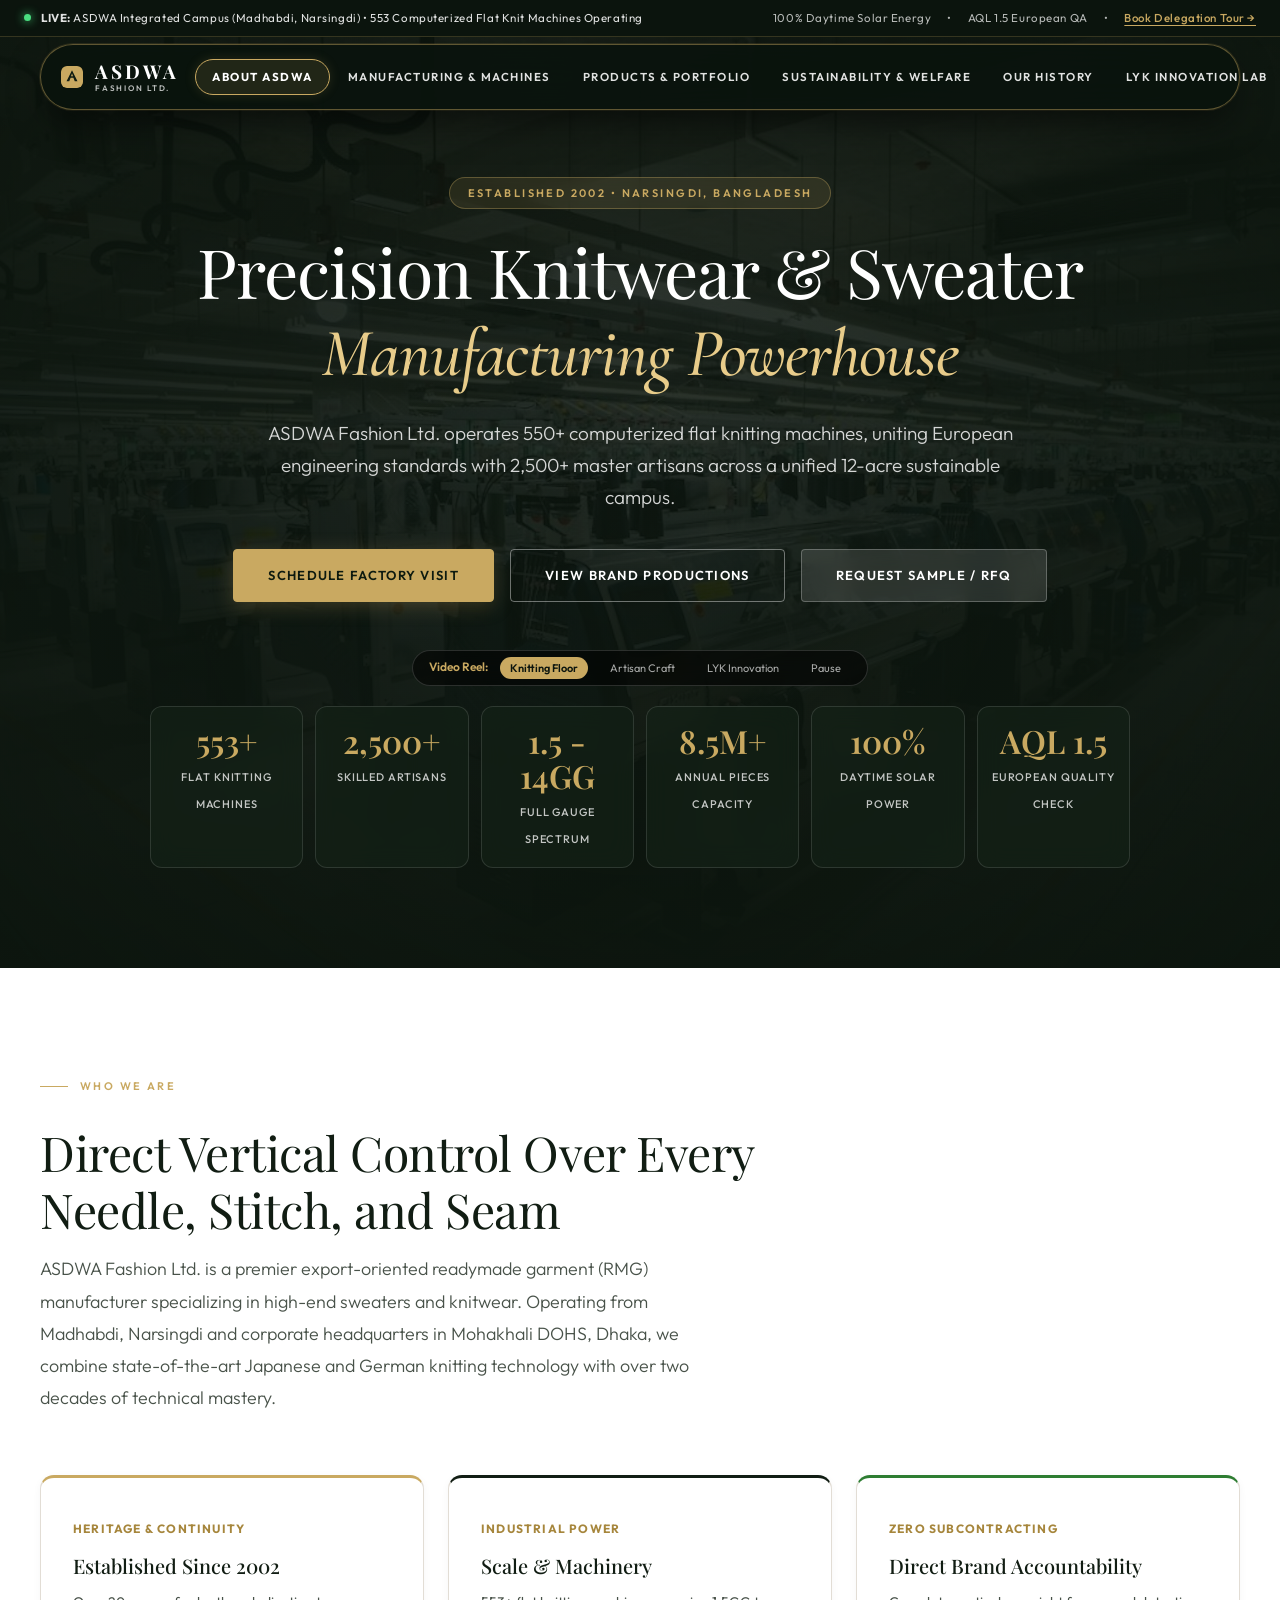
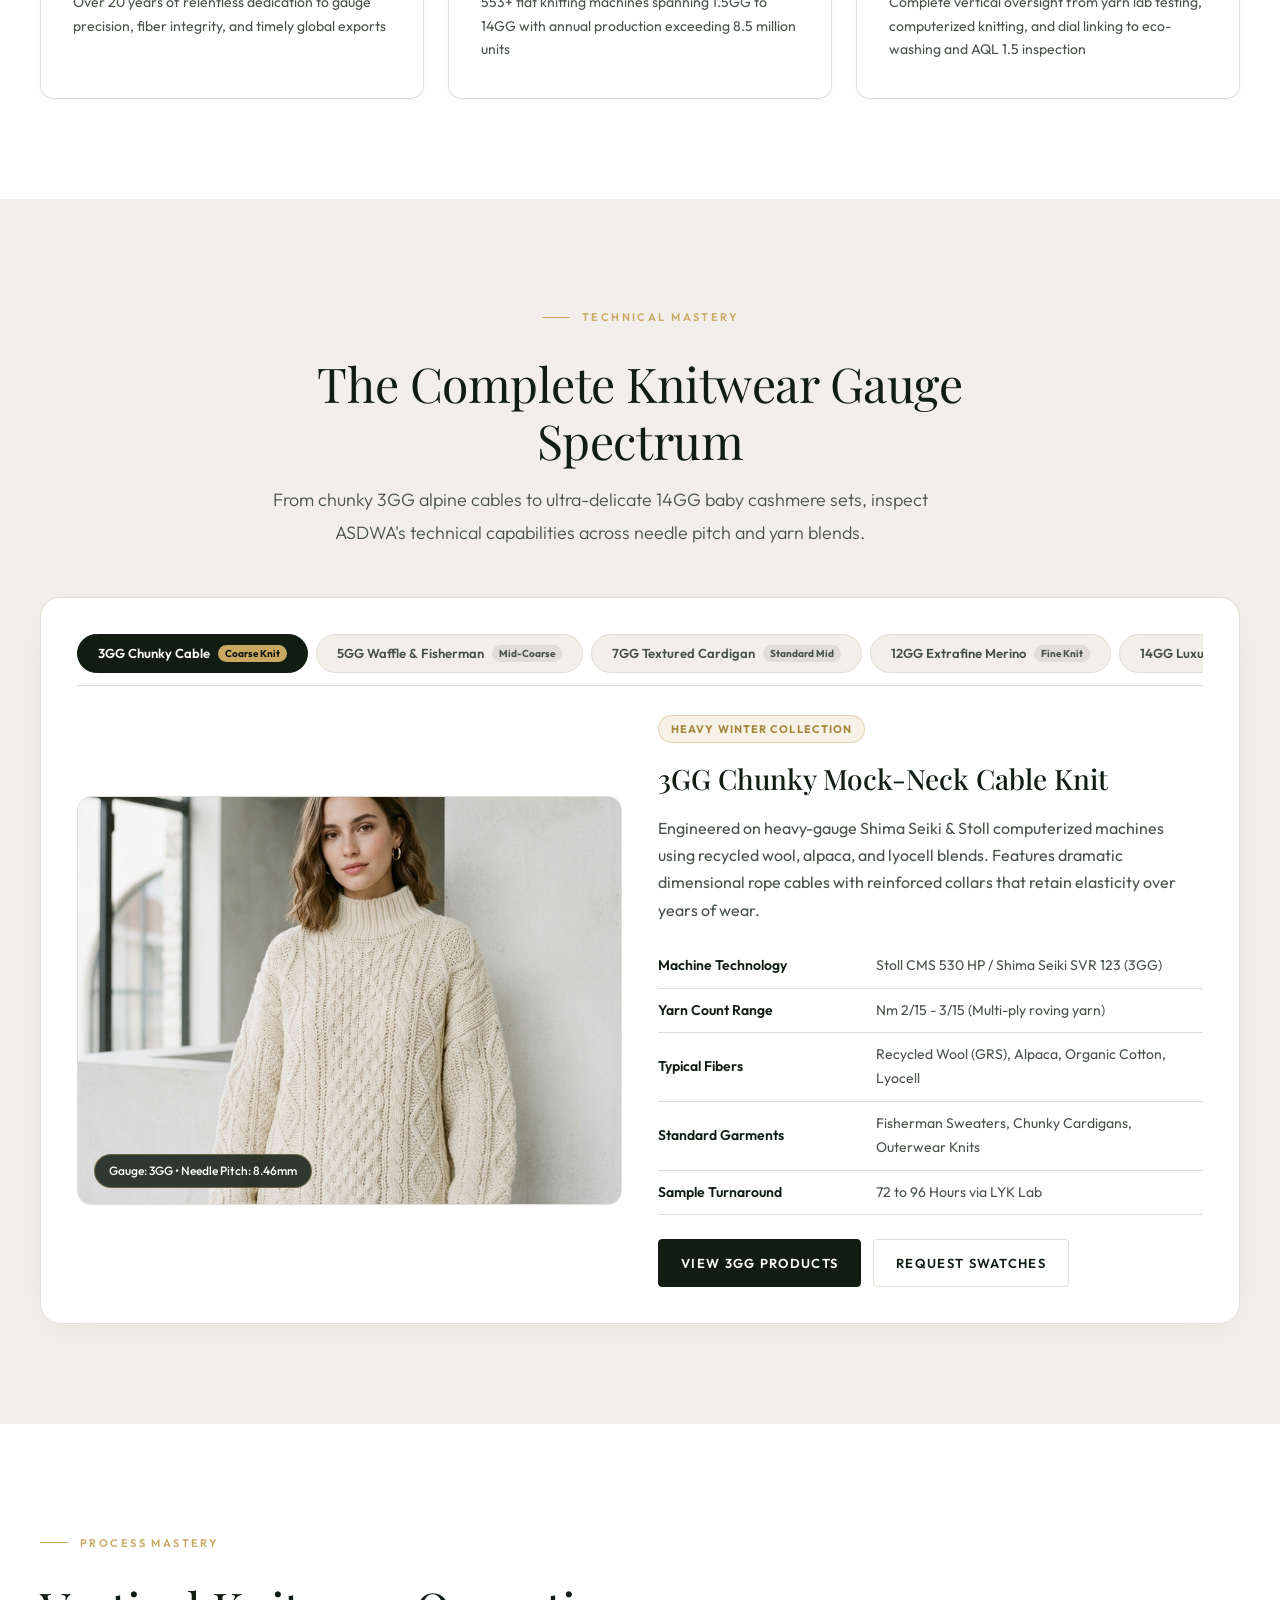
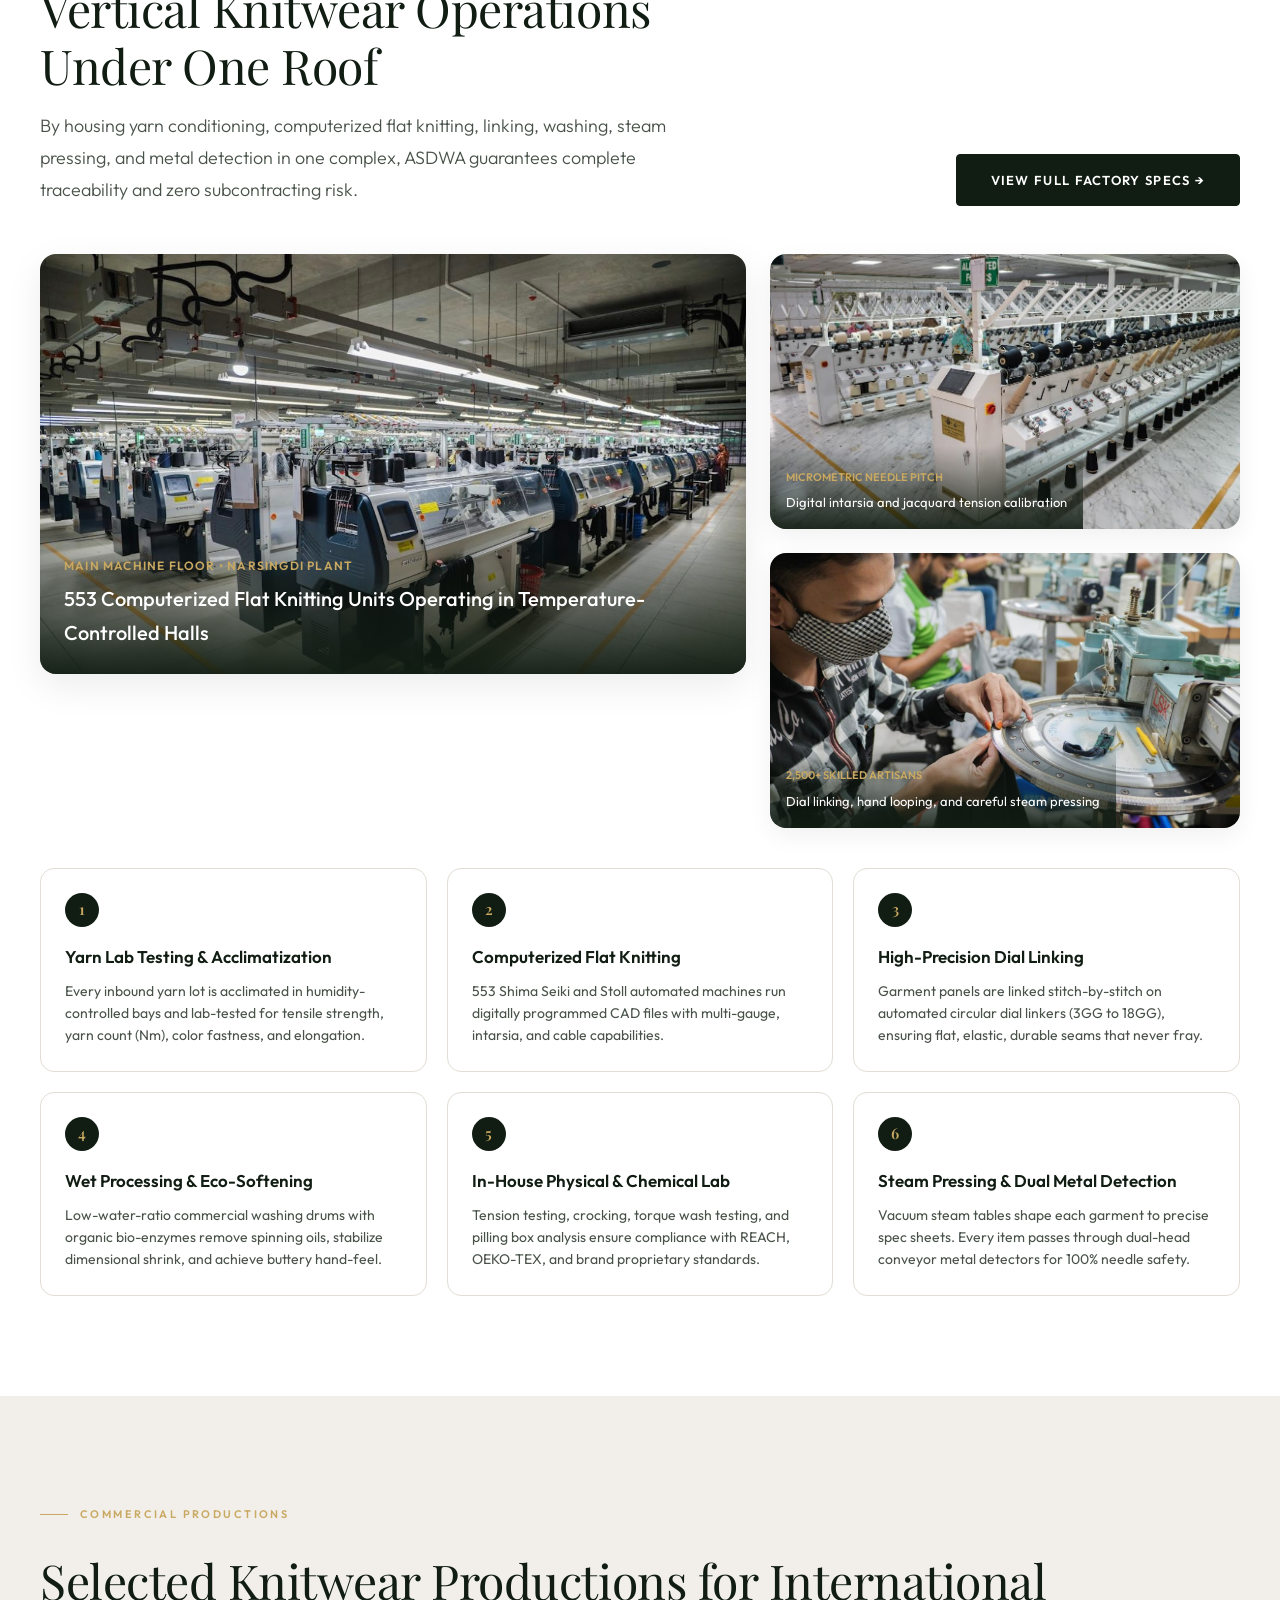
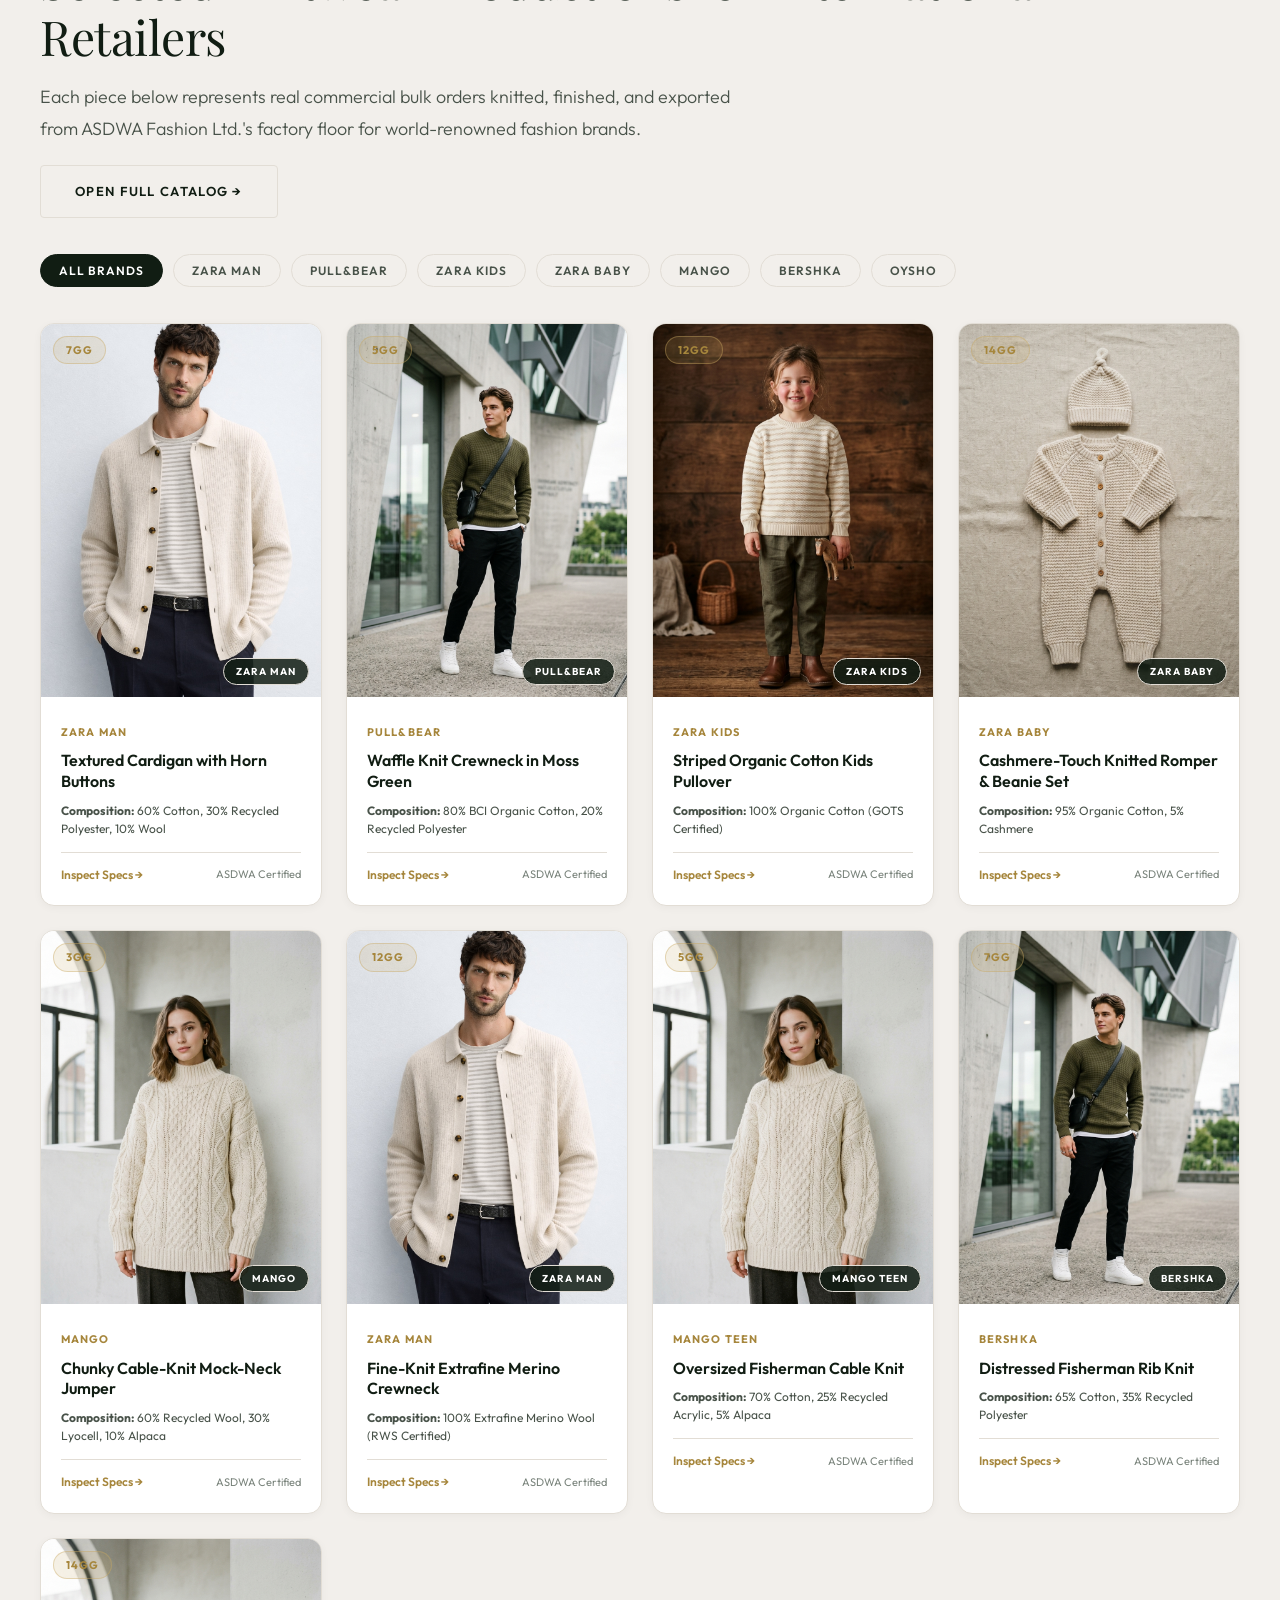
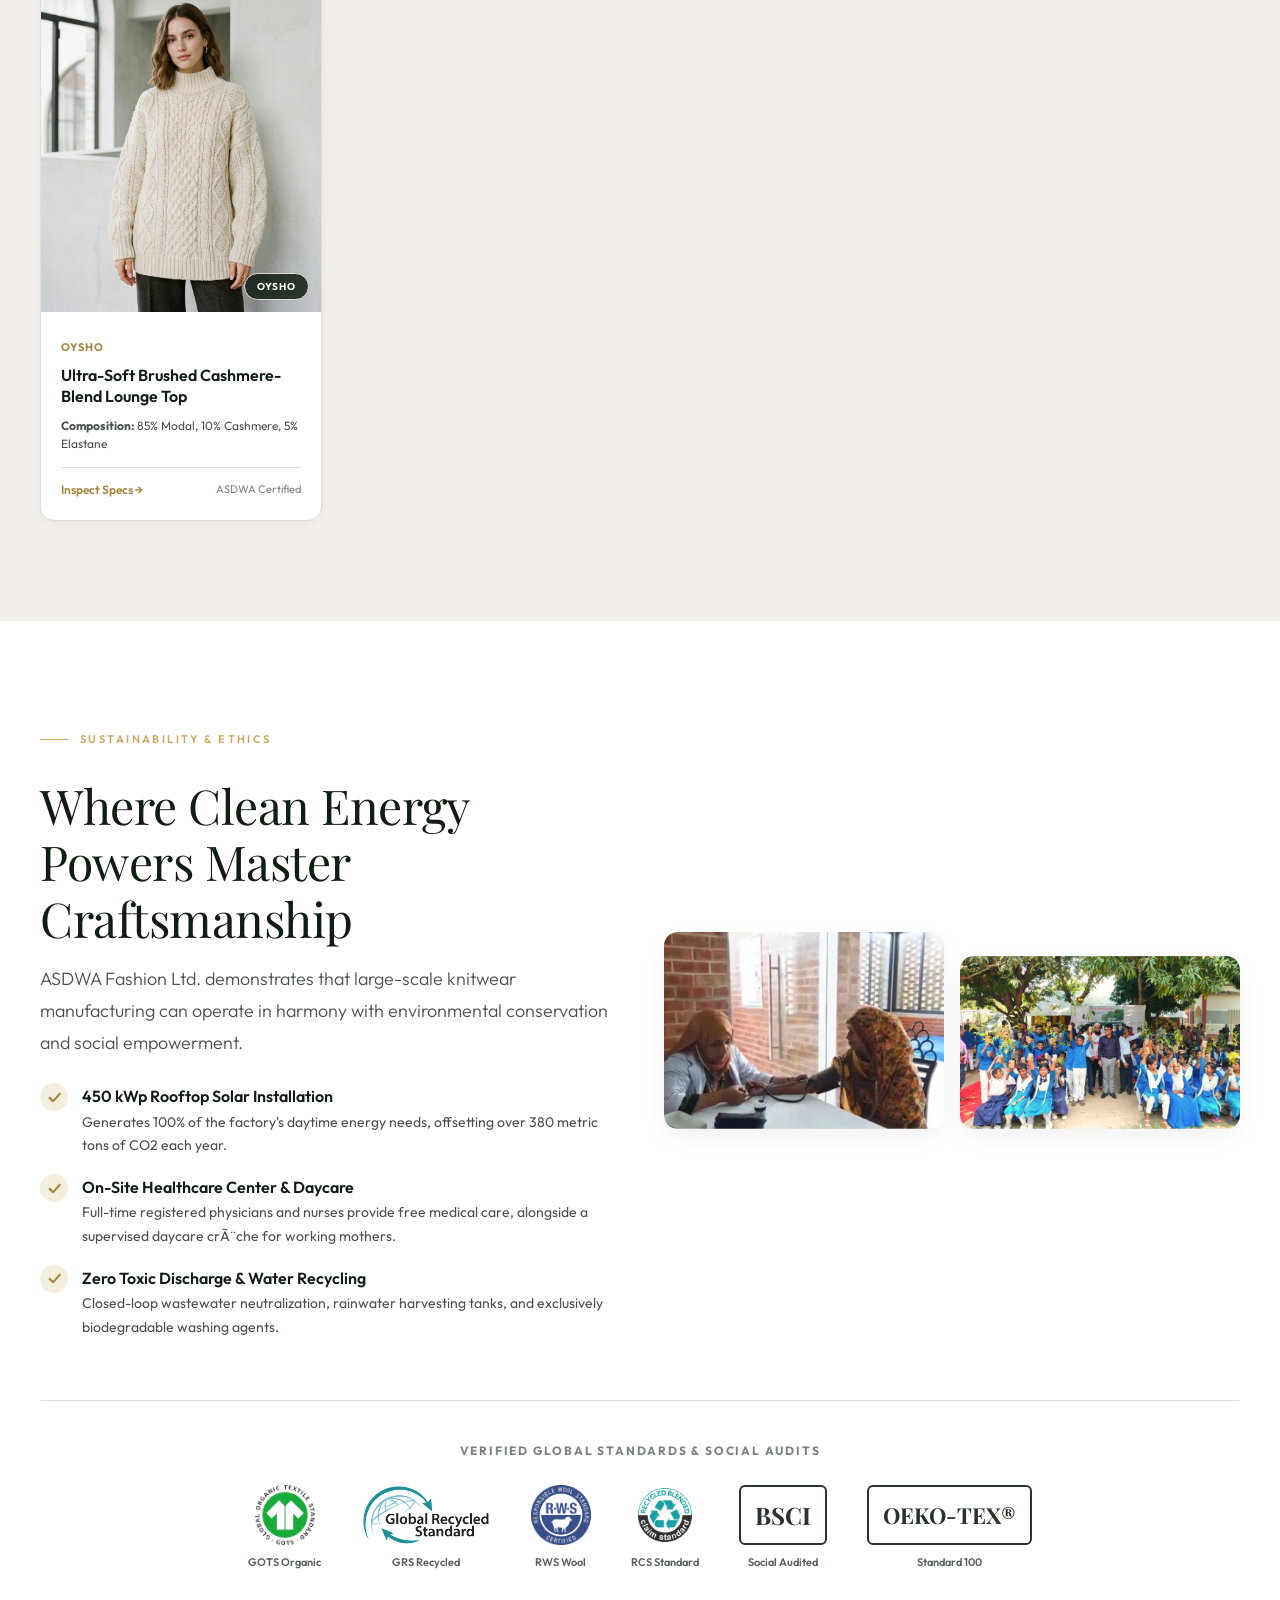
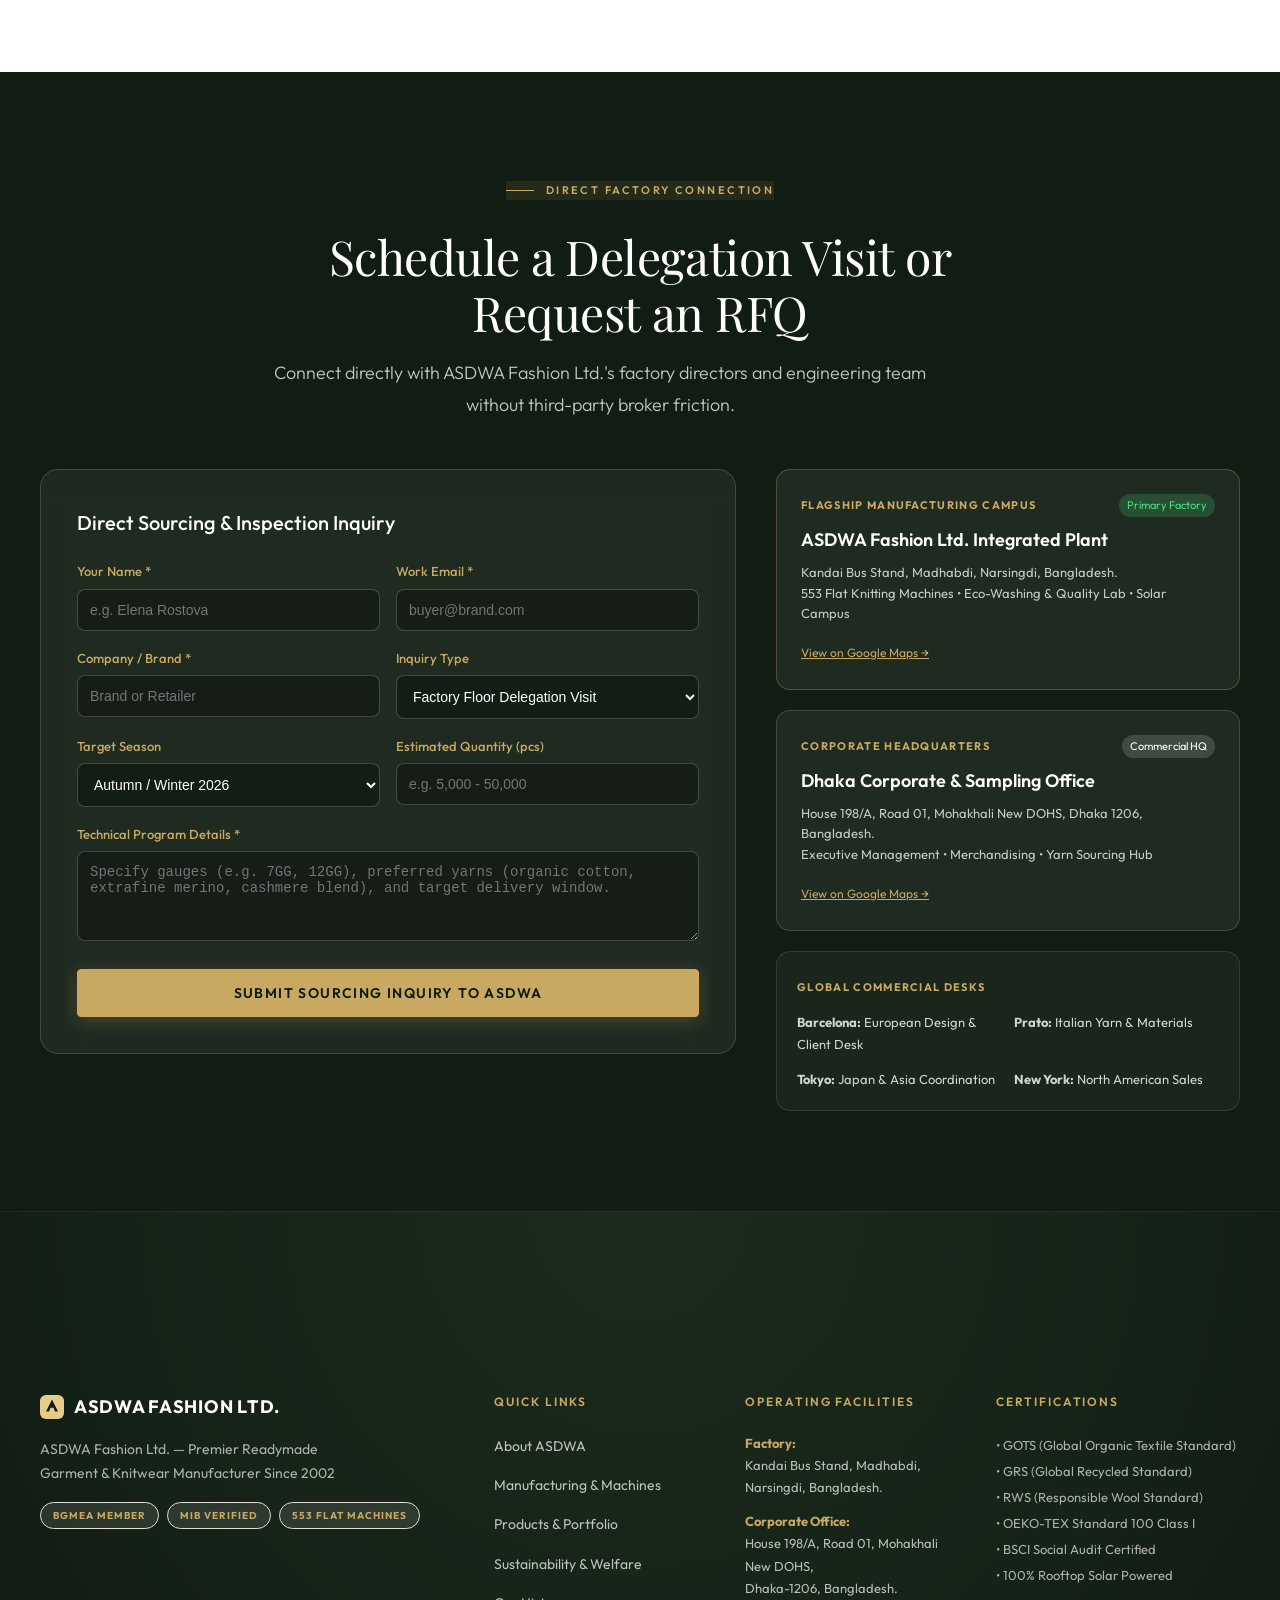
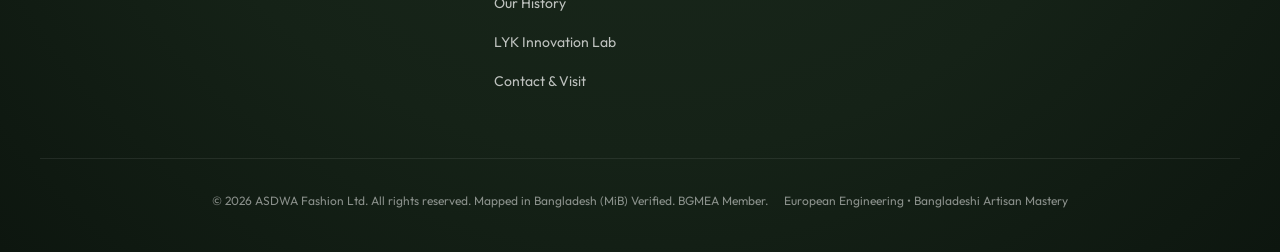
==== commit 5adb018b: "feat: add  locales, and responsive UI components across pages" ====
--- a/index.html
+++ b/index.html
@@ -18,7 +18,7 @@
   <link rel="preconnect" href="https://fonts.googleapis.com">
   <link rel="preconnect" href="https://fonts.gstatic.com" crossorigin="">
   <link
-    href="https://fonts.googleapis.com/css2?family=Playfair+Display:ital,wght@0,400;0,500;0,600;0,700;1,400;1,600&family=Outfit:wght@300;400;500;600;700&family=Cormorant+Garamond:ital,wght@0,500;0,600;1,400&display=swap"
+    href="https://fonts.googleapis.com/css2&bull;family=Playfair+Display:ital,wght@0,400;0,500;0,600;0,700;1,400;1,600&family=Outfit:wght@300;400;500;600;700&family=Cormorant+Garamond:ital,wght@0,500;0,600;1,400&display=swap"
     rel="stylesheet">
 
   <link rel="stylesheet" href="css/design-system.css">
@@ -516,14 +516,14 @@
   <aside class="top-ticker" aria-label="Announcement">
     <div class="top-ticker-left">
       <span class="ticker-pulse"></span>
-      <span><strong>LIVE:</strong> ASDWA Integrated Campus (Madhabdi, Narsingdi) â€¢ 553 Computerized Flat Knit Machines
+      <span><strong>LIVE:</strong> ASDWA Integrated Campus (Madhabdi, Narsingdi) &bull; 553 Computerized Flat Knit Machines
         Operating</span>
     </div>
     <div class="top-ticker-right">
       <span>100% Daytime Solar Energy</span>
-      <span>â€¢</span>
+      <span>&bull;</span>
       <span>AQL 1.5 European QA</span>
-      <span>â€¢</span>
+      <span>&bull;</span>
       <a href="contact.html">Book Delegation Tour &rarr;</a>
     </div>
   </aside>
@@ -577,7 +577,7 @@
   <!-- ============================================================ -->
 
   <!-- ============================================================ -->
-  <!-- HERO SECTION â€” CINEMATIC VIDEO & PRODUCTION STATS            -->
+  <!-- HERO SECTION &mdash; CINEMATIC VIDEO & PRODUCTION STATS            -->
   <!-- ============================================================ -->
   <section id="hero">
     <div class="hero-video-container">
@@ -591,7 +591,7 @@
 
     <div class="hero-content">
       <div class="hero-eyebrow" data-i18n="hero.eyebrow">
-        <span>ESTABLISHED 2002 â€¢ NARSINGDI, BANGLADESH</span>
+        <span>ESTABLISHED 2002 &bull; NARSINGDI, BANGLADESH</span>
       </div>
 
       <h1 class="hero-title" data-i18n-html="hero.title">
@@ -655,7 +655,7 @@
   </section>
 
   <!-- ============================================================ -->
-  <!-- ABOUT ASDWA FASHION LTD. â€” CORE IDENTITY                     -->
+  <!-- ABOUT ASDWA FASHION LTD. &mdash; CORE IDENTITY                     -->
   <!-- ============================================================ -->
   <section id="about" style="background:var(--white);padding:100px var(--content-padding);">
     <div class="ds-container">
@@ -746,7 +746,7 @@
           <div class="gauge-media-box">
             <img id="gauge-img" src="images/mango_cable_knit.jpg"
               alt="3GG Chunky Cable Knitwear produced by ASDWA Fashion Ltd.">
-            <div class="gauge-spec-pill" id="gauge-pill">Gauge: 3GG â€¢ Needle Pitch: 8.46mm</div>
+            <div class="gauge-spec-pill" id="gauge-pill">Gauge: 3GG &bull; Needle Pitch: 8.46mm</div>
           </div>
 
           <div class="gauge-info-box">
@@ -827,7 +827,7 @@
             style="position:absolute;bottom:0;inset-x:0;padding:24px;background:linear-gradient(to top, rgba(17,29,19,0.95), transparent);color:white;">
             <span
               style="color:var(--gold);font-size:12px;font-weight:600;letter-spacing:0.1em;text-transform:uppercase;">Main
-              Machine Floor â€¢ Narsingdi Plant</span>
+              Machine Floor &bull; Narsingdi Plant</span>
             <h4 style="font-size:20px;font-weight:500;margin-top:4px;">553 Computerized Flat Knitting Units Operating in
               Temperature-Controlled Halls</h4>
           </div>
@@ -909,7 +909,7 @@
   </section>
 
   <!-- ============================================================ -->
-  <!-- SELECTED BRAND PRODUCTIONS â€” LIVE PORTFOLIO                  -->
+  <!-- SELECTED BRAND PRODUCTIONS &mdash; LIVE PORTFOLIO                  -->
   <!-- ============================================================ -->
   <section id="products" style="background:var(--bg-stone);padding:100px var(--content-padding);">
     <div class="ds-container">
@@ -1052,7 +1052,7 @@
           <div style="display:flex;flex-direction:column;align-items:center;gap:8px;">
             <div
               style="height:60px;display:flex;align-items:center;justify-content:center;font-family:var(--font-display);font-size:22px;font-weight:700;color:var(--primary);border:2px solid var(--primary);padding:0 14px;border-radius:6px;">
-              OEKO-TEXÂ®
+              OEKO-TEX&reg;
             </div>
             <span style="font-size:11px;font-weight:600;color:var(--text-secondary);">Standard 100</span>
           </div>
@@ -1183,10 +1183,10 @@
             <h4 style="font-size:18px;font-weight:600;color:white;">ASDWA Fashion Ltd. Integrated Plant</h4>
             <p style="font-size:13px;color:rgba(255,255,255,0.75);margin-top:6px;line-height:1.6;">
               Kandai Bus Stand, Madhabdi, Narsingdi, Bangladesh.<br>
-              553 Flat Knitting Machines â€¢ Eco-Washing &amp; Quality Lab â€¢ Solar Campus
+              553 Flat Knitting Machines &bull; Eco-Washing &amp; Quality Lab &bull; Solar Campus
             </p>
             <div style="margin-top:14px;">
-              <a href="https://maps.google.com/?q=Madhabdi+Narsingdi+Bangladesh" target="_blank" rel="noopener"
+              <a href="https://maps.google.com/&bull;q=Madhabdi+Narsingdi+Bangladesh" target="_blank" rel="noopener"
                 style="font-size:12px;color:var(--gold);text-decoration:underline;">View on Google Maps &rarr;</a>
             </div>
           </div>
@@ -1205,10 +1205,10 @@
             <h4 style="font-size:18px;font-weight:600;color:white;">Dhaka Corporate &amp; Sampling Office</h4>
             <p style="font-size:13px;color:rgba(255,255,255,0.75);margin-top:6px;line-height:1.6;">
               House 198/A, Road 01, Mohakhali New DOHS, Dhaka 1206, Bangladesh.<br>
-              Executive Management â€¢ Merchandising â€¢ Yarn Sourcing Hub
+              Executive Management &bull; Merchandising &bull; Yarn Sourcing Hub
             </p>
             <div style="margin-top:14px;">
-              <a href="https://maps.google.com/?q=House+198+Road+1+Mohakhali+DOHS+Dhaka" target="_blank" rel="noopener"
+              <a href="https://maps.google.com/&bull;q=House+198+Road+1+Mohakhali+DOHS+Dhaka" target="_blank" rel="noopener"
                 style="font-size:12px;color:var(--gold);text-decoration:underline;">View on Google Maps &rarr;</a>
             </div>
           </div>
@@ -1263,7 +1263,7 @@
           </tr>
           <tr>
             <td>Quality Standard</td>
-            <td>AQL 1.5 â€¢ Dual Metal Detection Inspected</td>
+            <td>AQL 1.5 &bull; Dual Metal Detection Inspected</td>
           </tr>
         </table>
 
@@ -1343,12 +1343,12 @@
           <div>
             <h4 class="ds-footer-title">Certifications</h4>
             <ul style="list-style:none;font-size:13px;color:rgba(255,255,255,0.65);line-height:2;">
-              <li>â€¢ GOTS (Global Organic Textile Standard)</li>
-              <li>â€¢ GRS (Global Recycled Standard)</li>
-              <li>â€¢ RWS (Responsible Wool Standard)</li>
-              <li>â€¢ OEKO-TEX Standard 100 Class I</li>
-              <li>â€¢ BSCI Social Audit Certified</li>
-              <li>â€¢ 100% Rooftop Solar Powered</li>
+              <li>&bull; GOTS (Global Organic Textile Standard)</li>
+              <li>&bull; GRS (Global Recycled Standard)</li>
+              <li>&bull; RWS (Responsible Wool Standard)</li>
+              <li>&bull; OEKO-TEX Standard 100 Class I</li>
+              <li>&bull; BSCI Social Audit Certified</li>
+              <li>&bull; 100% Rooftop Solar Powered</li>
             </ul>
           </div>
         </div>
@@ -1359,10 +1359,10 @@
       <div class="ds-container"
         style="display:flex;justify-content:space-between;align-items:center;flex-wrap:wrap;gap:16px;">
         <p style="font-size:12px;color:rgba(255,255,255,0.5);" data-i18n="footer.copyright">
-          Â© 2026 ASDWA Fashion Ltd. All rights reserved. Mapped in Bangladesh (MiB) Verified. BGMEA Member.
+          &copy; 2026 ASDWA Fashion Ltd. All rights reserved. Mapped in Bangladesh (MiB) Verified. BGMEA Member.
         </p>
         <p style="font-size:12px;color:rgba(255,255,255,0.5);">
-          European Engineering â€¢ Bangladeshi Artisan Mastery
+          European Engineering &bull; Bangladeshi Artisan Mastery
         </p>
       </div>
     </div>
@@ -1415,7 +1415,7 @@
         badge: 'Heavy Winter Collection',
         title: '3GG Chunky Mock-Neck Cable Knit',
         desc: 'Engineered on heavy-gauge Shima Seiki & Stoll computerized machines using recycled wool, alpaca, and lyocell blends. Features dramatic dimensional rope cables with reinforced collars that retain elasticity over years of wear.',
-        pill: 'Gauge: 3GG â€¢ Needle Pitch: 8.46mm',
+        pill: 'Gauge: 3GG &bull; Needle Pitch: 8.46mm',
         machine: 'Stoll CMS 530 HP / Shima Seiki SVR 123 (3GG)',
         yarn: 'Nm 2/15 - 3/15 (Multi-ply roving yarn)',
         fibers: 'Recycled Wool (GRS), Alpaca, Organic Cotton, Lyocell',
@@ -1427,7 +1427,7 @@
         badge: 'Mid-Heavy Texture Knit',
         title: '5GG Waffle Crewneck & Fisherman Rib',
         desc: 'Precision textured waffle knit using BCI Organic Cotton blended with recycled polyester for shape memory. Ideal for autumn-winter layering with thermal insulation and moisture breathability.',
-        pill: 'Gauge: 5GG â€¢ Needle Pitch: 5.08mm',
+        pill: 'Gauge: 5GG &bull; Needle Pitch: 5.08mm',
         machine: 'Shima Seiki SIR 122 / Stoll CMS 502 (5GG)',
         yarn: 'Nm 2/28 - 2/32 (Double-end knitting)',
         fibers: '80% BCI Organic Cotton, 20% Recycled Polyester',
@@ -1439,7 +1439,7 @@
         badge: 'Trans-Seasonal Structured Knit',
         title: '7GG Textured Cardigan with Horn Buttons',
         desc: 'Sophisticated multi-stitch cardigan with horn button plackets and front patch pockets. Combines combed cotton with recycled poly and wool for year-round drape and resistance against pilling.',
-        pill: 'Gauge: 7GG â€¢ Needle Pitch: 3.63mm',
+        pill: 'Gauge: 7GG &bull; Needle Pitch: 3.63mm',
         machine: 'Shima Seiki SVR 122 (7GG computerized)',
         yarn: 'Nm 2/32 - 2/48 (Core spun & blended)',
         fibers: '60% Cotton, 30% Recycled Polyester, 10% Wool',
@@ -1451,7 +1451,7 @@
         badge: 'Fine Gauge High-End Knit',
         title: '12GG Extrafine Merino & Striped Cotton',
         desc: 'Luxurious fine-gauge knitting engineered with 100% RWS certified Extrafine Merino Wool or GOTS certified organic cotton. Features clean tubular hems, micro-rib neckbands, and ultra-smooth skin contact.',
-        pill: 'Gauge: 12GG â€¢ Needle Pitch: 2.12mm',
+        pill: 'Gauge: 12GG &bull; Needle Pitch: 2.12mm',
         machine: 'Stoll ADF 530 / Shima Seiki SVR 053 (12GG)',
         yarn: 'Nm 2/48 - 2/60 (Fine combed yarn)',
         fibers: '100% Extrafine Merino Wool (RWS) / 100% GOTS Cotton',
@@ -1463,7 +1463,7 @@
         badge: 'Ultra-Fine Cashmere & Infant Safe',
         title: '14GG Cashmere-Touch Romper & Modal Lounge',
         desc: 'Ultra-fine gauge knitting meeting the strictest Oeko-Tex Standard 100 Class I infant safety requirements. Ultra-gentle seams, zero loose threads, and passed through double-head conveyor needle detectors.',
-        pill: 'Gauge: 14GG â€¢ Needle Pitch: 1.81mm',
+        pill: 'Gauge: 14GG &bull; Needle Pitch: 1.81mm',
         machine: 'Shima Seiki SVR 122 (14GG Ultra-Fine)',
         yarn: 'Nm 2/60 - 2/80 (Ultra-fine combed & modal)',
         fibers: '95% Organic Cotton, 5% Cashmere / Modal Cashmere',
--- a/css/design-system.css
+++ b/css/design-system.css
@@ -584,6 +584,56 @@
   }
 }
 
+/* Luxury Mobile Drawer & Backdrop Overlay */
+.ds-mobile-overlay {
+  position: fixed;
+  inset: 0;
+  background: rgba(8, 16, 10, 0.78);
+  backdrop-filter: blur(8px);
+  -webkit-backdrop-filter: blur(8px);
+  z-index: 9998;
+  opacity: 0;
+  visibility: hidden;
+  transition: opacity 0.35s cubic-bezier(0.16, 1, 0.3, 1), visibility 0.35s ease;
+  pointer-events: none;
+}
+
+.ds-mobile-drawer {
+  position: fixed;
+  top: 12px;
+  right: 12px;
+  bottom: 12px;
+  width: calc(100vw - 24px);
+  max-width: 350px;
+  background: rgba(12, 22, 15, 0.98);
+  backdrop-filter: blur(28px);
+  -webkit-backdrop-filter: blur(28px);
+  border: 1px solid rgba(201, 169, 97, 0.38);
+  border-radius: 24px;
+  box-shadow: 0 24px 60px rgba(0, 0, 0, 0.8);
+  z-index: 9999;
+  transform: translateX(calc(100% + 24px));
+  opacity: 0;
+  visibility: hidden;
+  transition: transform 0.35s cubic-bezier(0.16, 1, 0.3, 1), opacity 0.25s ease, visibility 0s linear 0.35s;
+  display: flex;
+  flex-direction: column;
+  padding: 24px 20px;
+  overflow-y: auto;
+  -webkit-overflow-scrolling: touch;
+}
+
+.ds-mobile-nav-link:hover,
+.ds-mobile-nav-link:active {
+  background: rgba(201, 169, 97, 0.14) !important;
+  color: #FFFFFF !important;
+}
+
+.ds-mobile-lang-btn:hover {
+  border-color: var(--gold) !important;
+  color: #FFFFFF !important;
+}
+
 /* ============================================================ */
 /* LUXURY TYPOGRAPHY SYSTEM                                    */
 /* ============================================================ */
@@ -1593,10 +1643,10 @@
     left: 0 !important;
     text-align: left !important;
     padding: 16px 16px 16px 54px !important;
-    transform: translateX(25px) translateY(10px) !important;
+    transform: translateY(14px) !important;
   }
   .timeline-item.in-view {
-    transform: translateX(0) translateY(0) !important;
+    transform: translateY(0) !important;
   }
   .timeline-item:nth-child(odd) .timeline-meta {
     justify-content: flex-start;
--- a/css/responsive.css
+++ b/css/responsive.css
@@ -174,6 +174,37 @@
   }
 }
 
+@media (max-width: 480px) {
+  #hero {
+    padding: 100px 14px 50px !important;
+    min-height: auto !important;
+  }
+  .hero-eyebrow {
+    font-size: 9.5px !important;
+    letter-spacing: 0.12em !important;
+    padding: 5px 12px !important;
+    white-space: normal !important;
+    text-align: center !important;
+    max-width: 100% !important;
+  }
+  .hero-title {
+    font-size: clamp(26px, 7.5vw, 36px) !important;
+    line-height: 1.15 !important;
+    margin-bottom: 16px !important;
+  }
+  .hero-subtitle {
+    font-size: 14px !important;
+    line-height: 1.6 !important;
+    margin-bottom: 24px !important;
+  }
+  .hero-video-controls {
+    flex-wrap: wrap !important;
+    justify-content: center !important;
+    gap: 6px !important;
+    padding: 6px 12px !important;
+  }
+}
+
 /* ============================================================ */
 /* 6. TOP TICKER                                                */
 /* ============================================================ */
@@ -473,32 +504,60 @@
 }
 
 /* ============================================================ */
-/* 10. PRODUCTS PAGE                                            */
-/* ============================================================ */
-
-@media (max-width: 767px) {
-  .feed-filters-wrap {
-    padding: 4px 0 8px;
-  }
-  .feed-tab,
-  .btn-filter-pill {
-    font-size: 11px;
-    padding: 6px 14px;
-  }
-  .feed-grid {
+/* 10. PRODUCTS PAGE & CATALOG                                  */
+/* ============================================================ */
+
+@media (min-width: 481px) and (max-width: 1023px) {
+  .product-grid,
+  .feed-grid,
+  #home-products-grid {
+    grid-template-columns: repeat(2, 1fr) !important;
+    gap: 20px !important;
+  }
+}
+
+@media (max-width: 767px) {
+  .catalog-controls {
+    position: static !important;
+    padding: 16px 14px !important;
+  }
+  .search-input-box {
+    width: 100% !important;
+    max-width: 100% !important;
+  }
+  .filter-row {
+    flex-direction: column !important;
+    align-items: stretch !important;
+    gap: 12px !important;
+  }
+  .brand-pills-wrap,
+  .gauge-pills-wrap {
+    overflow-x: auto !important;
+    -webkit-overflow-scrolling: touch !important;
+    padding-bottom: 6px !important;
+    flex-wrap: nowrap !important;
+  }
+  .product-grid,
+  .feed-grid,
+  #home-products-grid {
     grid-template-columns: repeat(2, 1fr);
     gap: 14px;
   }
 }
 
 @media (max-width: 479px) {
-  .feed-grid {
-    grid-template-columns: 1fr;
+  .product-grid,
+  .feed-grid,
+  #home-products-grid {
+    grid-template-columns: 1fr !important;
+    gap: 16px !important;
   }
   .product-card { border-radius: 12px; }
-  .product-title { font-size: 14px; }
+  .product-title,
+  .product-card-title { font-size: 14px; }
   .product-ref { font-size: 10px; }
-  .product-comp { font-size: 12px; }
+  .product-comp,
+  .product-card-comp { font-size: 12px; }
 }
 
 /* ============================================================ */
@@ -510,6 +569,17 @@
   .contact-split,
   [class*="contact-grid"] {
     grid-template-columns: 1fr !important;
+  }
+}
+
+@media (max-width: 767px) {
+  .contact-grid {
+    grid-template-columns: 1fr !important;
+    gap: 28px !important;
+  }
+  .form-card {
+    padding: 24px 16px !important;
+    border-radius: 16px !important;
   }
 }
 
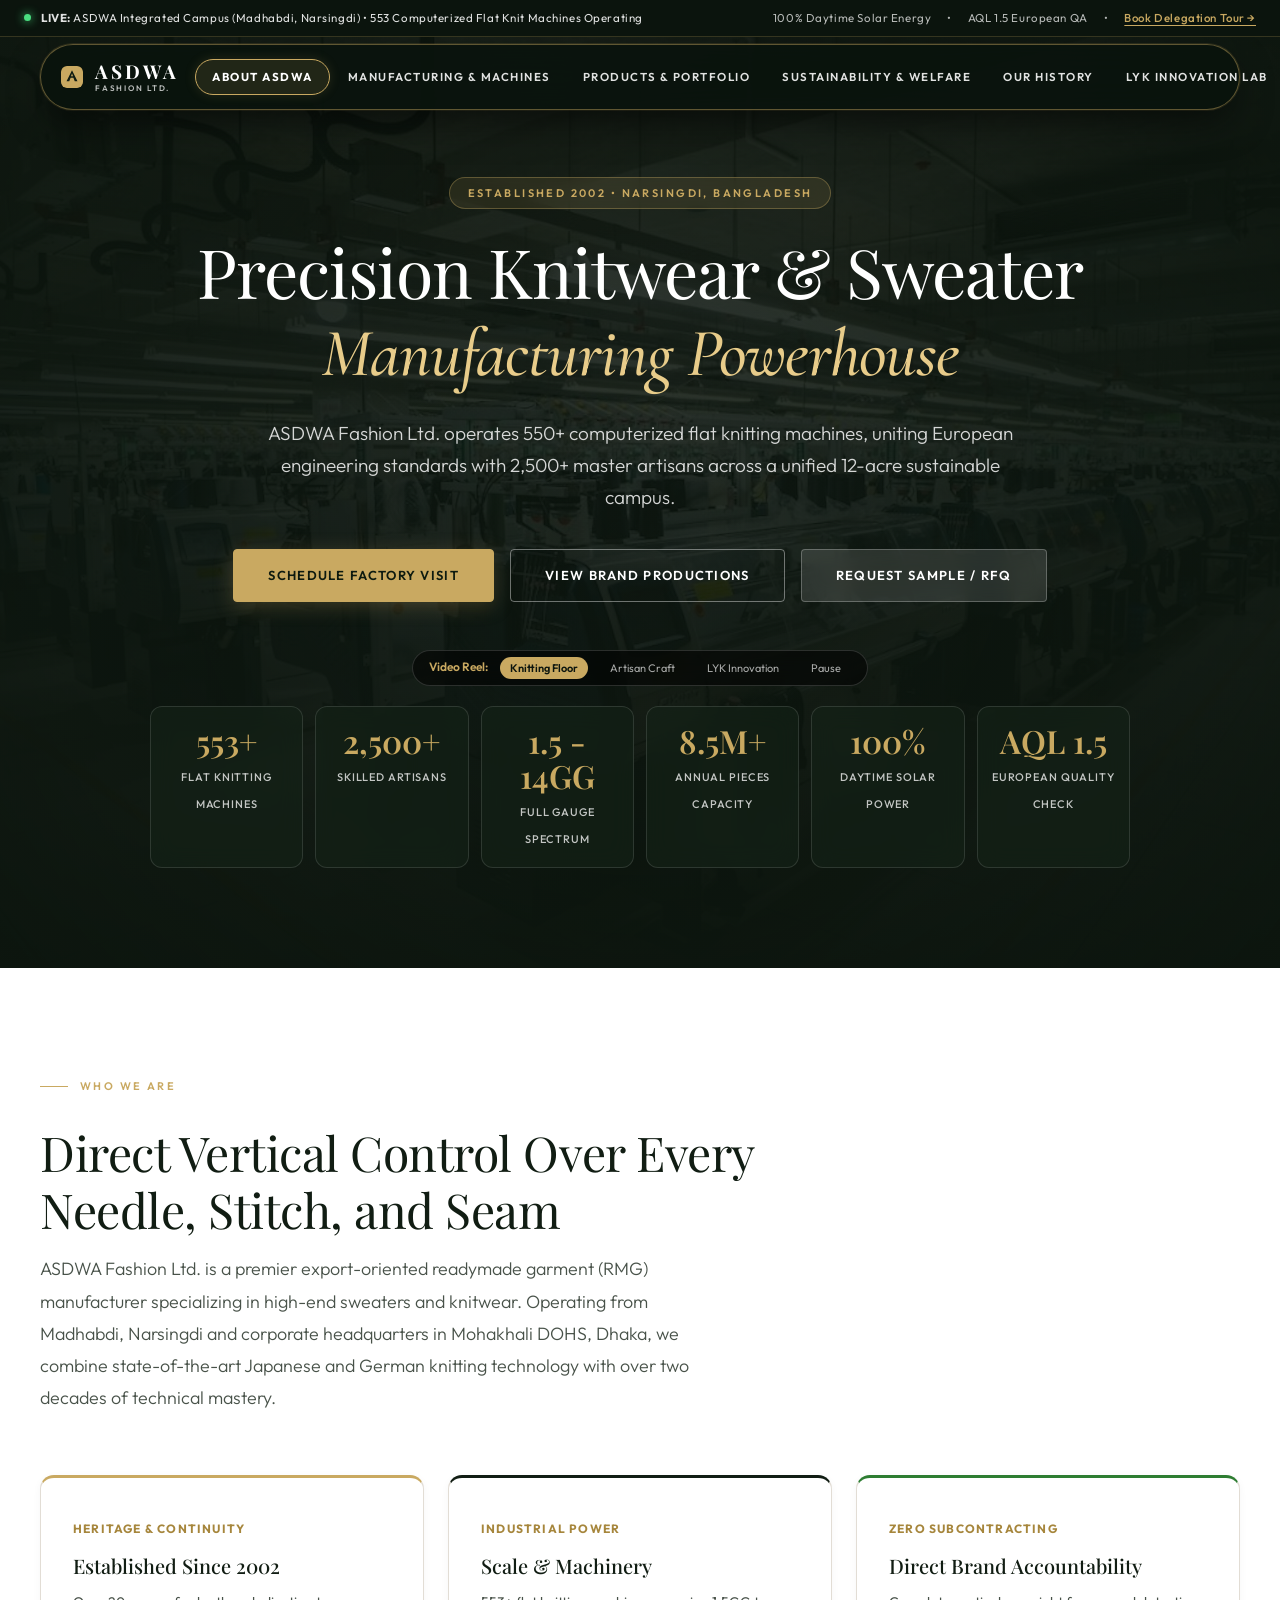
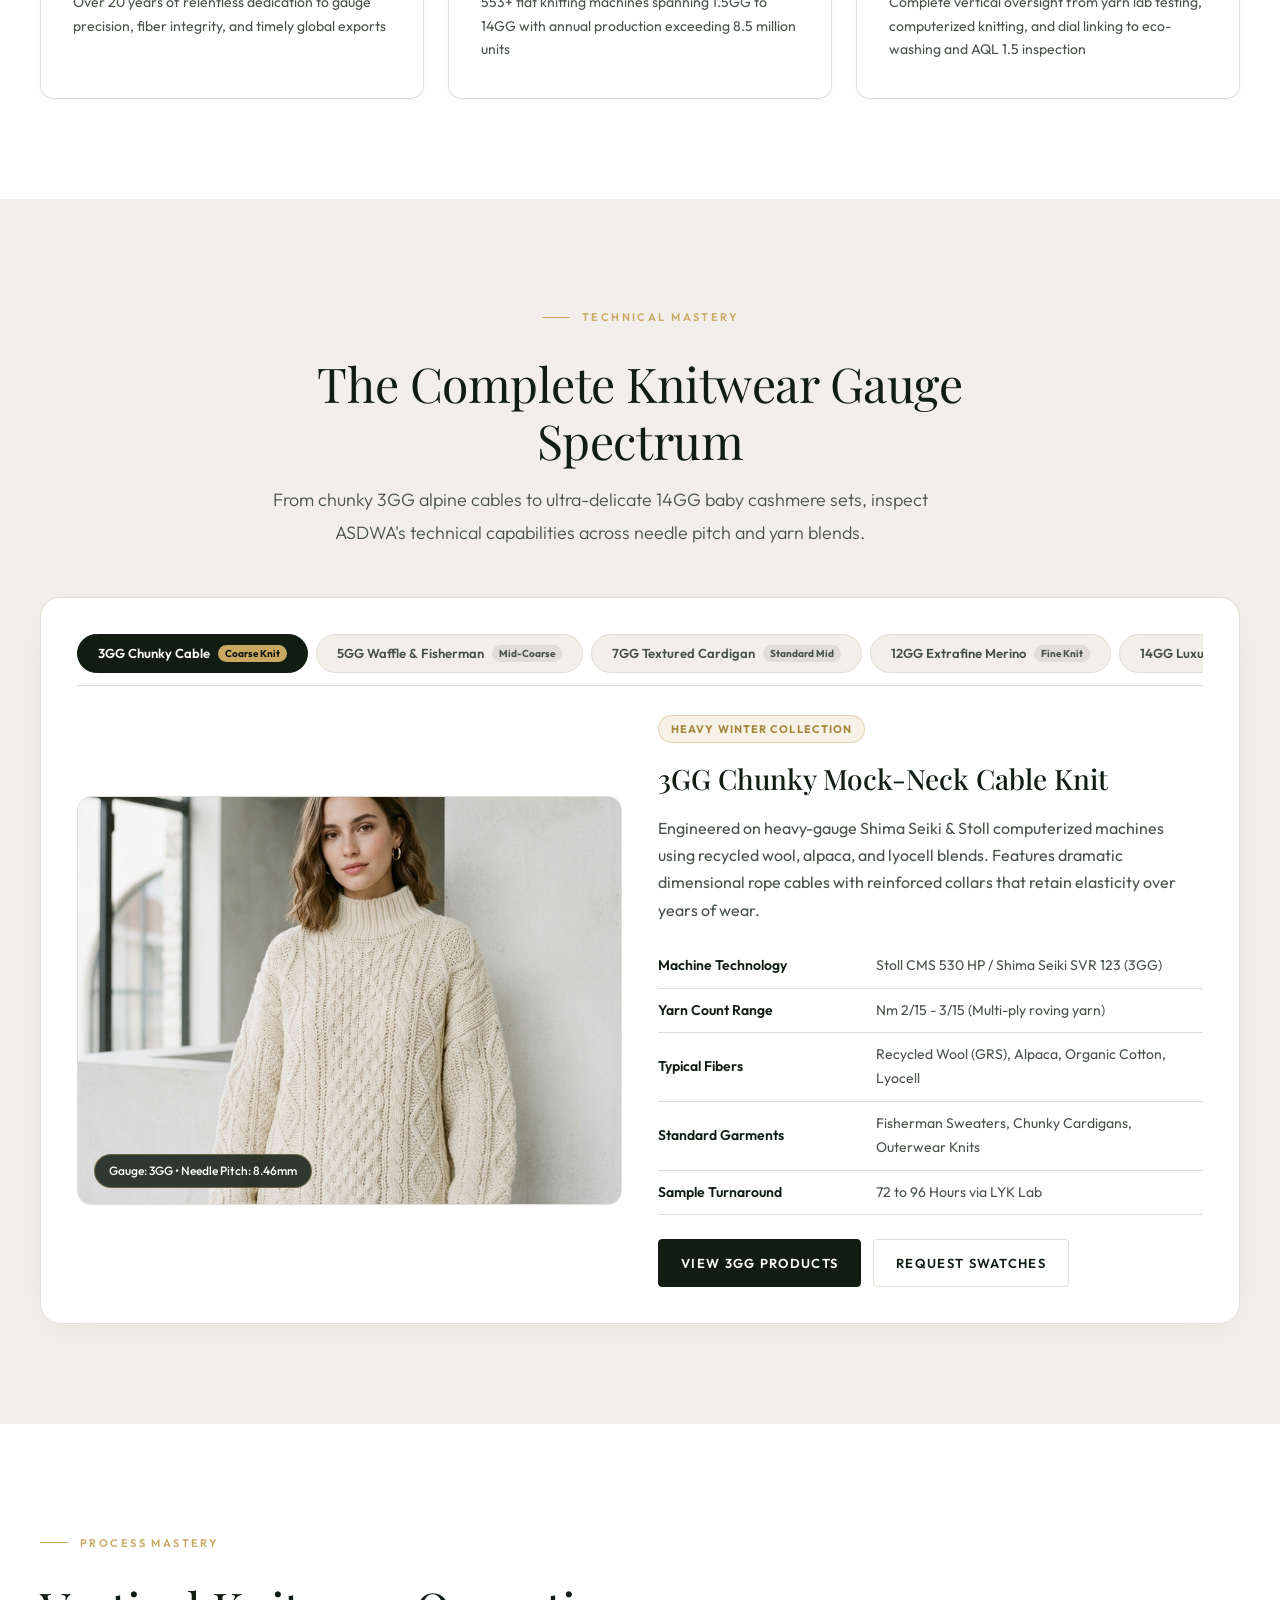
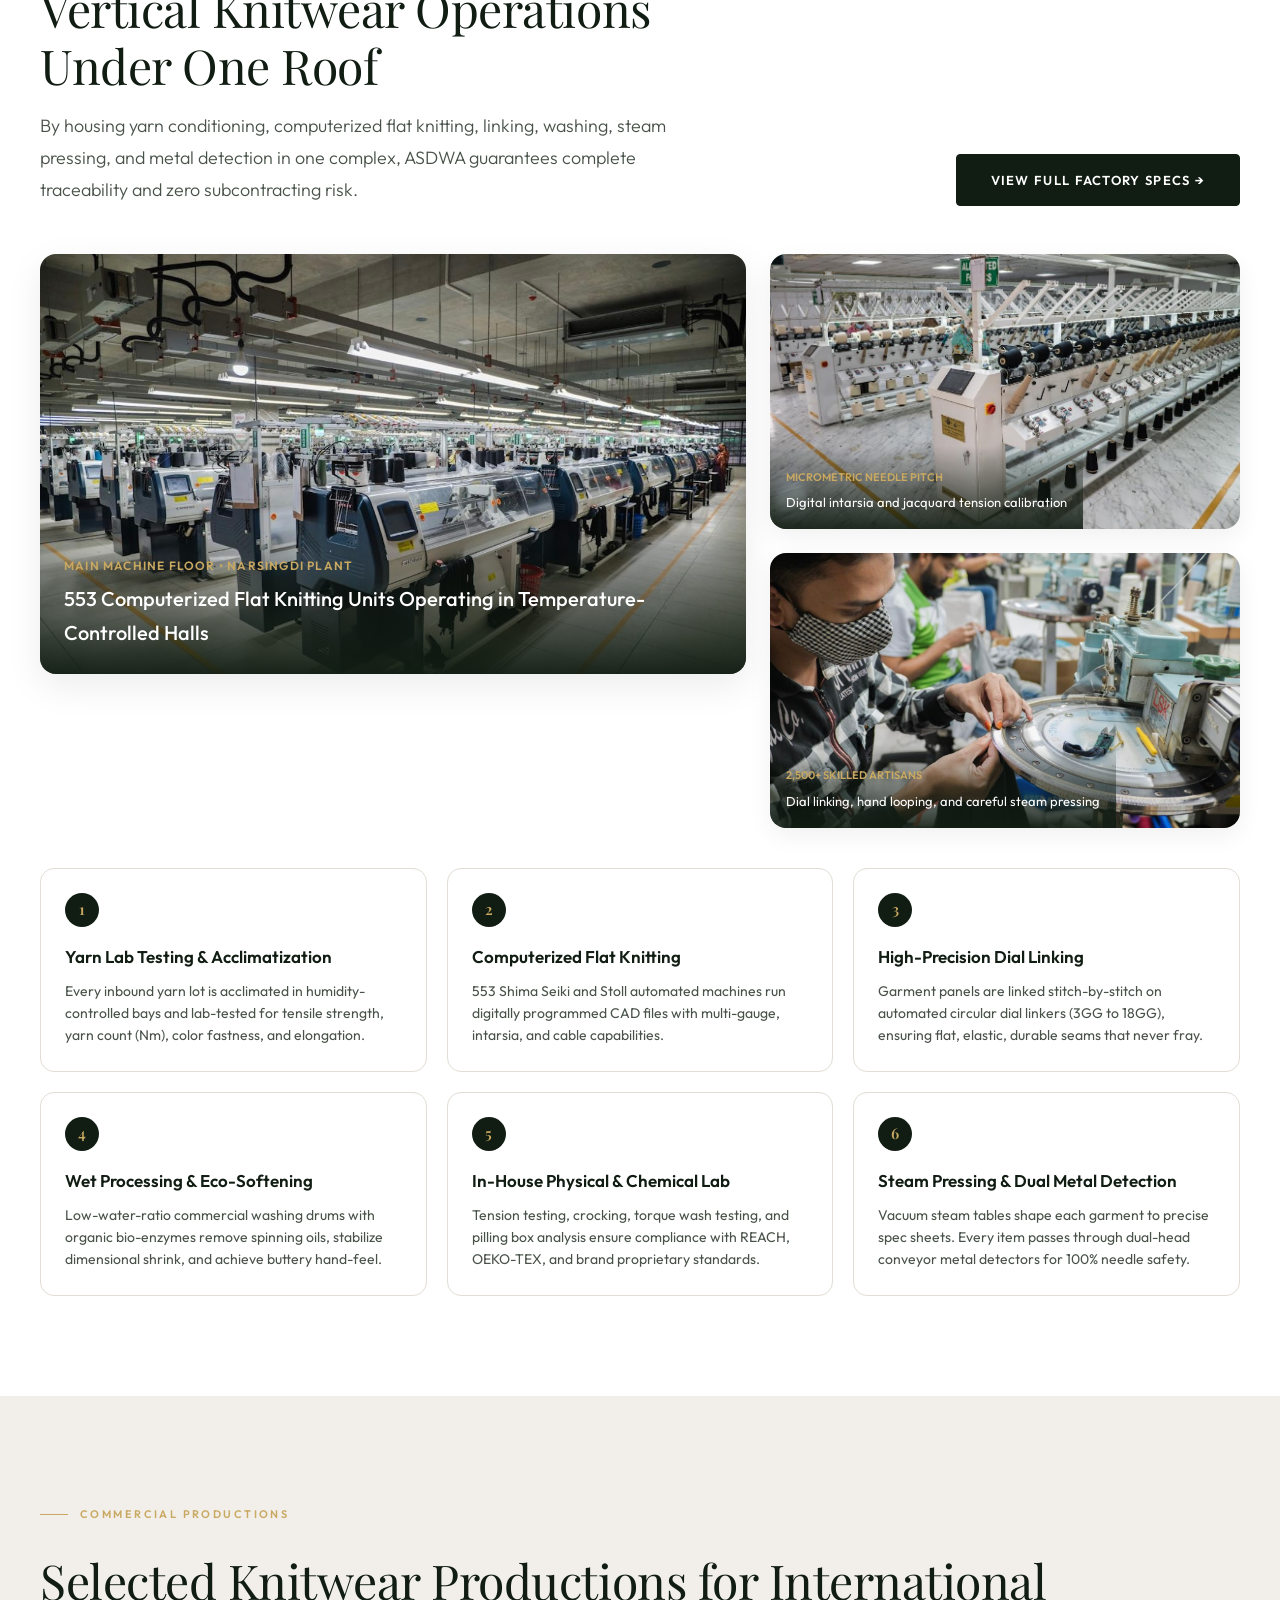
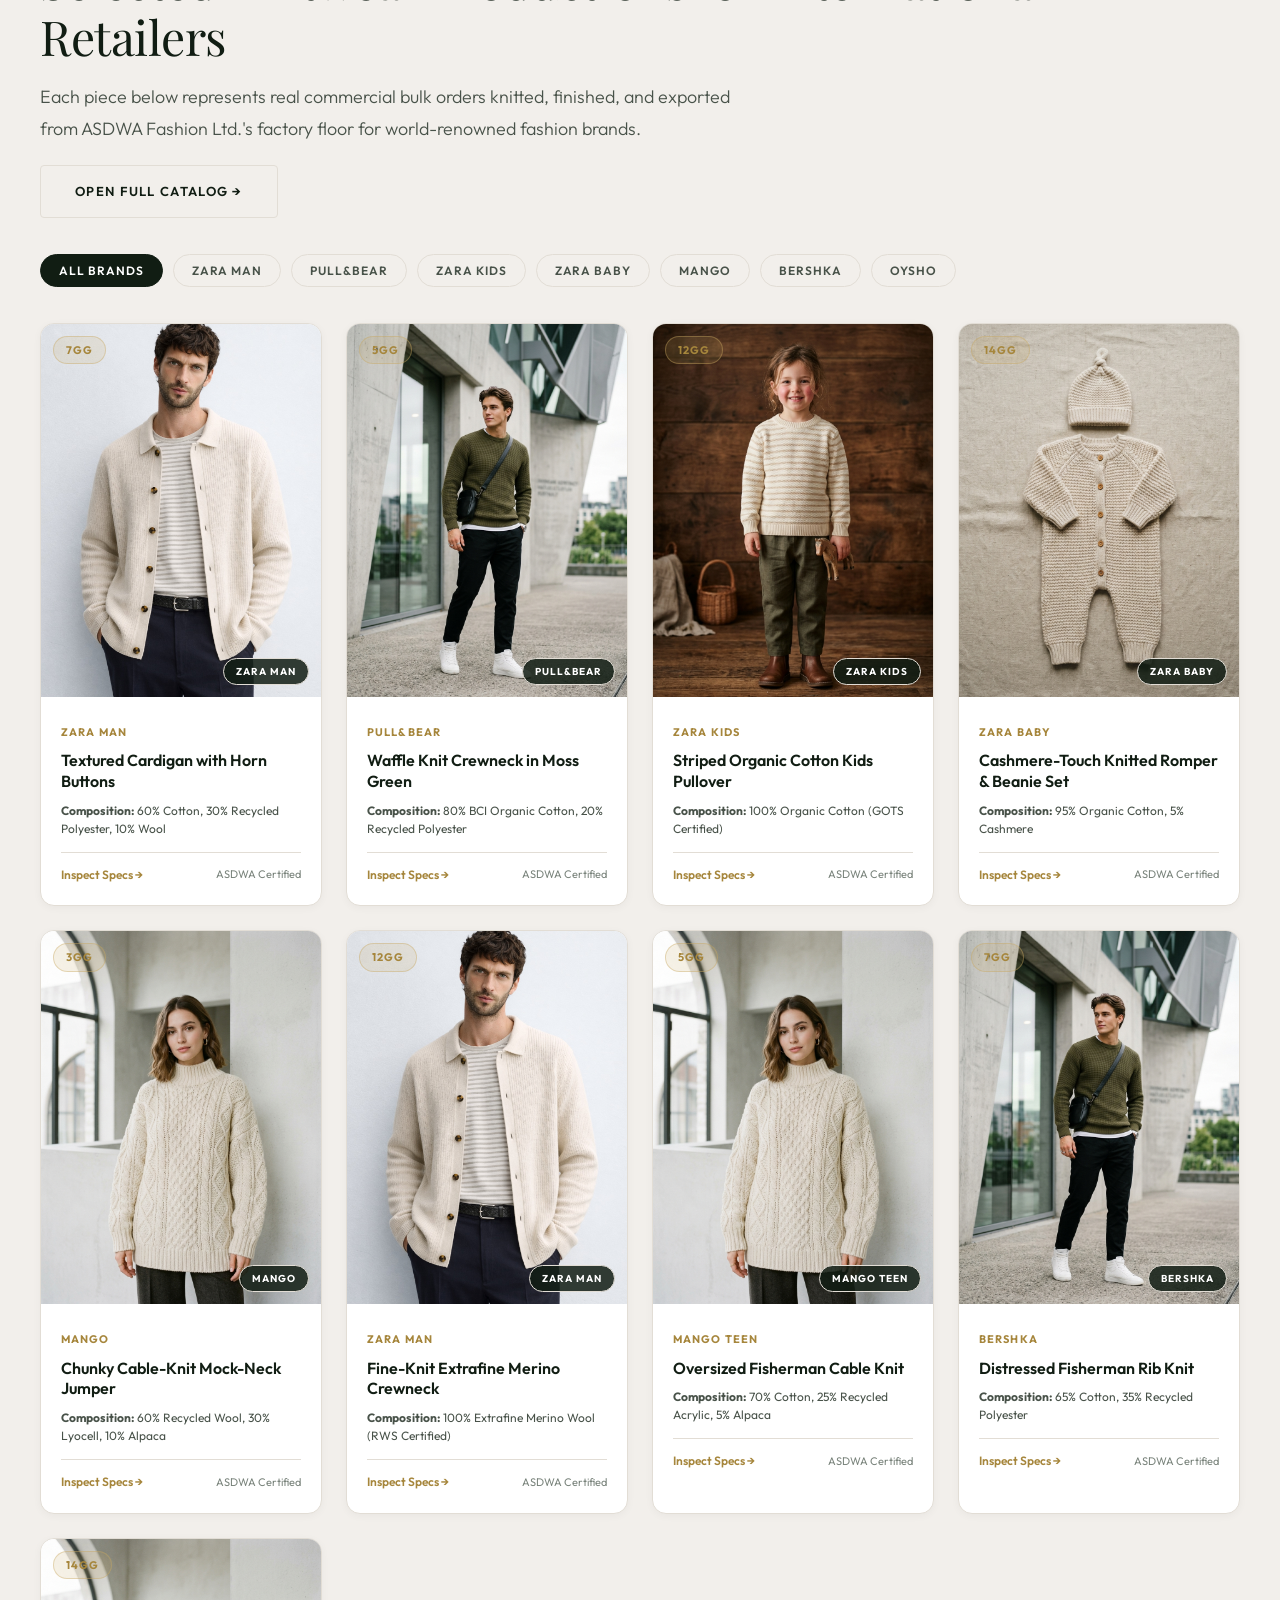
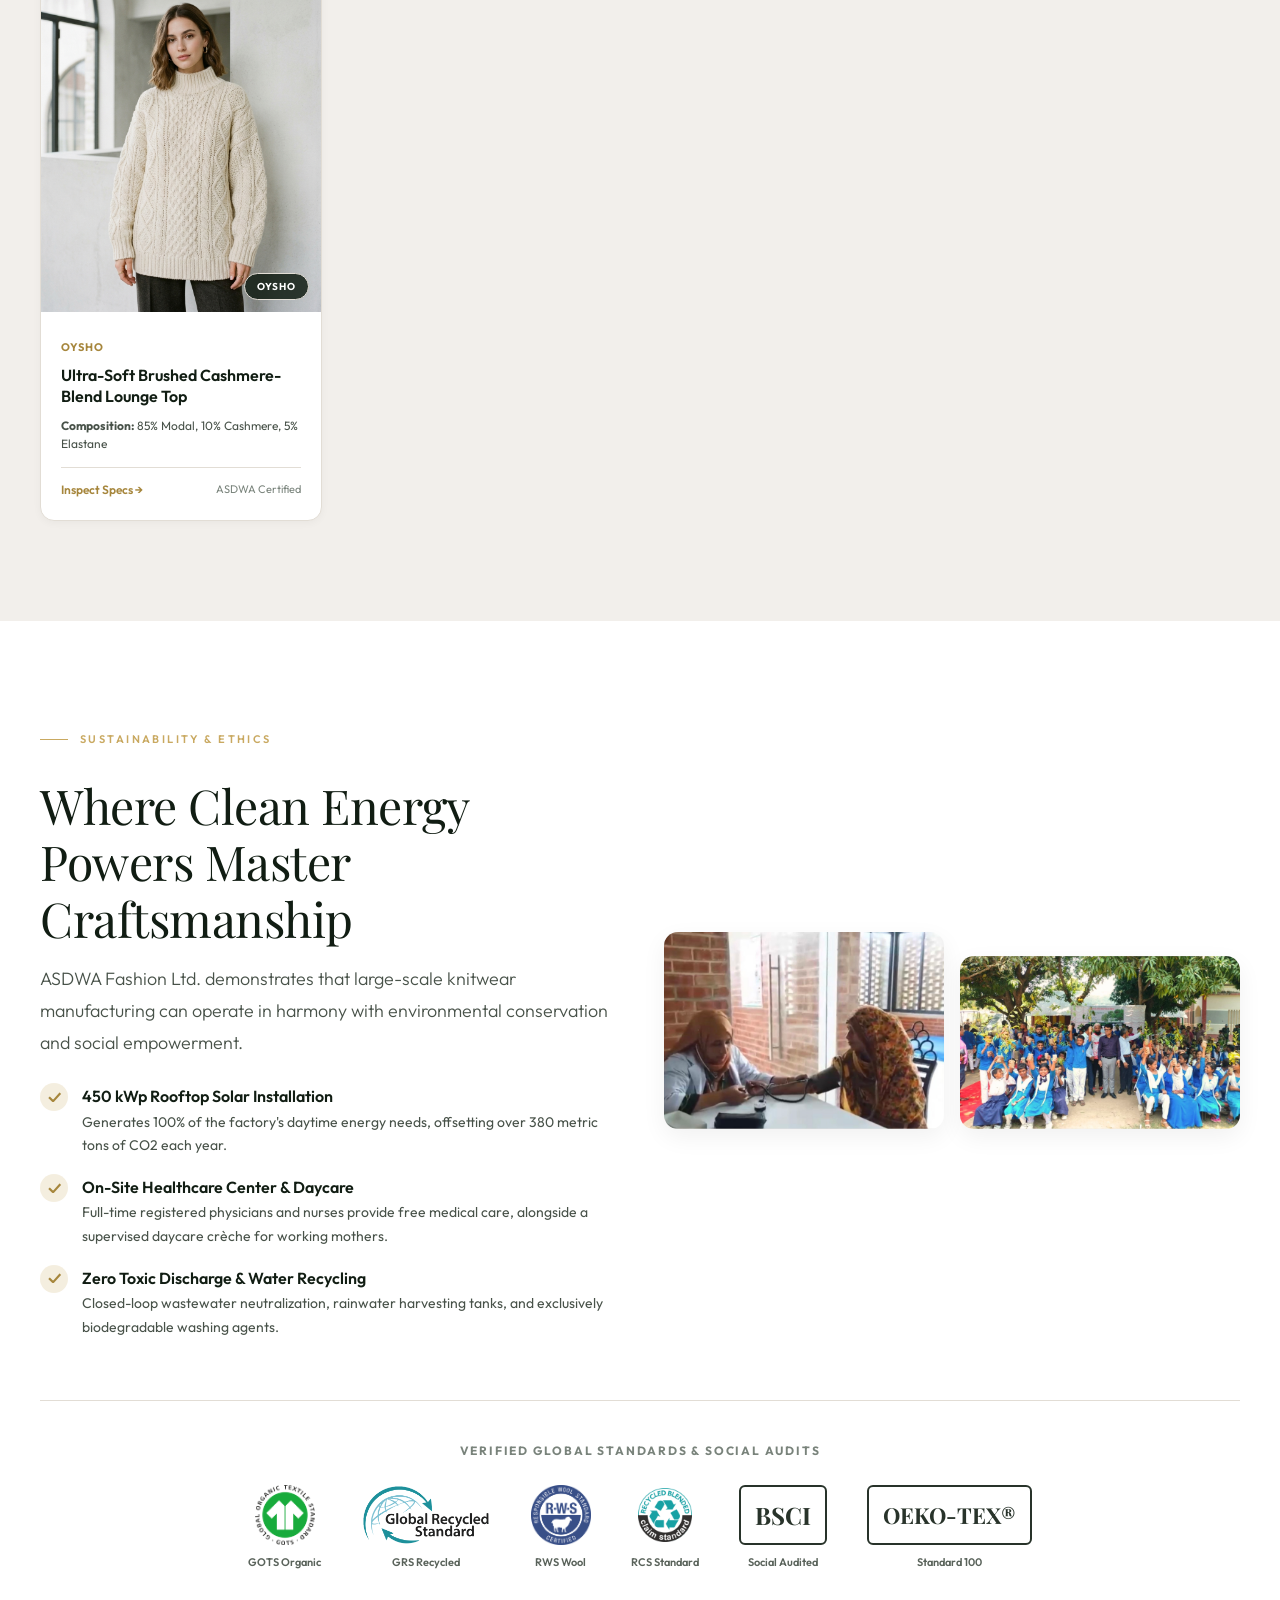
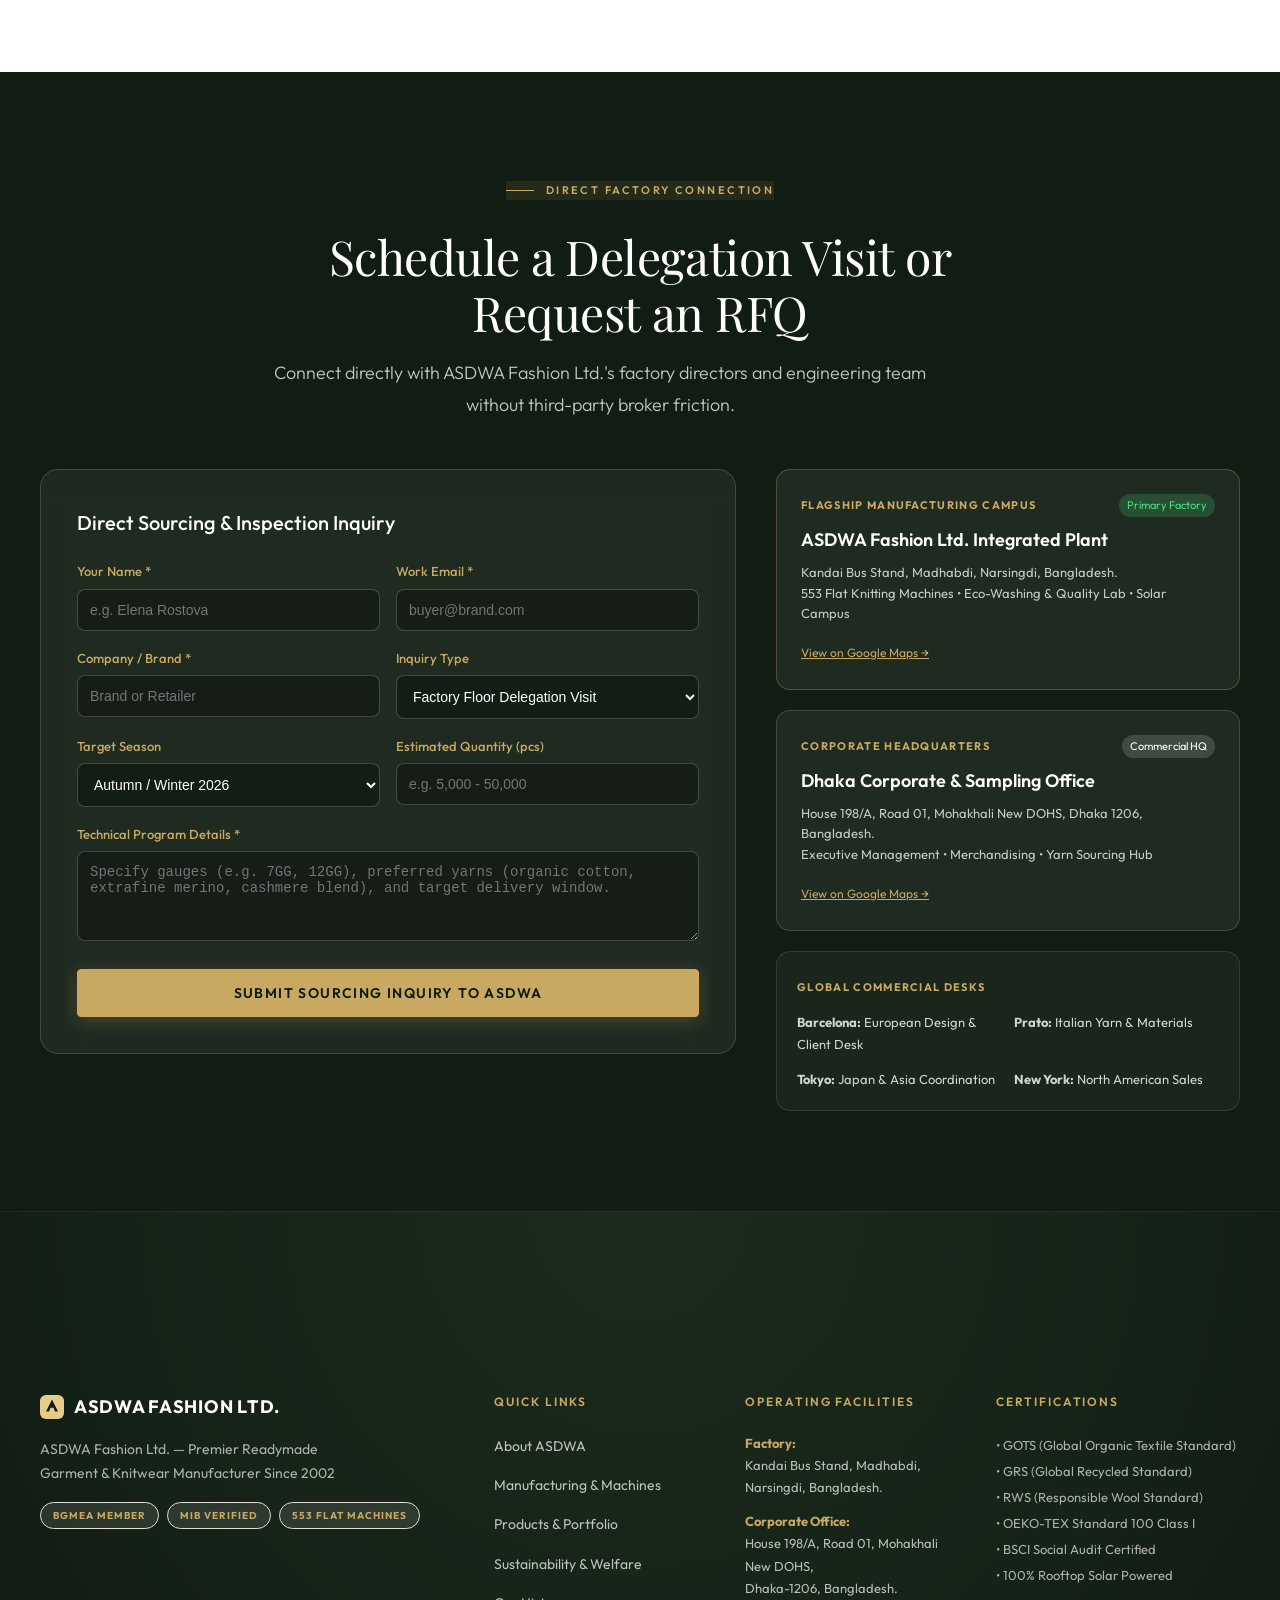
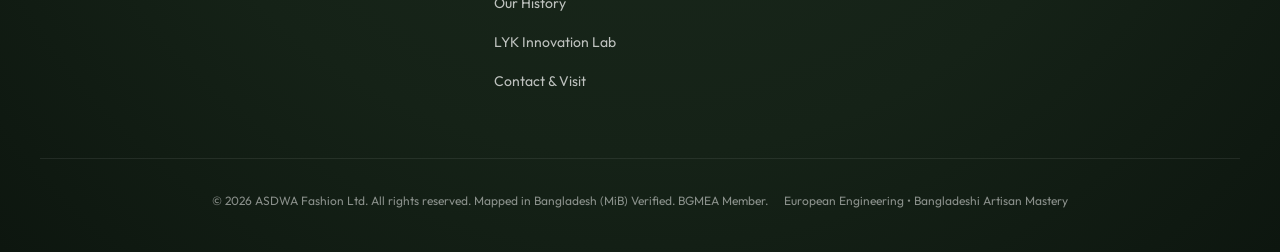
==== commit ba970071: "fix: replace incorrect bullet entities with proper URL" ====
--- a/index.html
+++ b/index.html
@@ -18,7 +18,7 @@
   <link rel="preconnect" href="https://fonts.googleapis.com">
   <link rel="preconnect" href="https://fonts.gstatic.com" crossorigin="">
   <link
-    href="https://fonts.googleapis.com/css2&bull;family=Playfair+Display:ital,wght@0,400;0,500;0,600;0,700;1,400;1,600&family=Outfit:wght@300;400;500;600;700&family=Cormorant+Garamond:ital,wght@0,500;0,600;1,400&display=swap"
+    href="https://fonts.googleapis.com/css2?family=Playfair+Display:ital,wght@0,400;0,500;0,600;0,700;1,400;1,600&family=Outfit:wght@300;400;500;600;700&family=Cormorant+Garamond:ital,wght@0,500;0,600;1,400&display=swap"
     rel="stylesheet">
 
   <link rel="stylesheet" href="css/design-system.css">
@@ -984,7 +984,7 @@
                 <h4 style="font-size:16px;font-weight:600;color:var(--primary);">On-Site Healthcare Center &amp; Daycare
                 </h4>
                 <p style="font-size:14px;color:var(--text-secondary);">Full-time registered physicians and nurses
-                  provide free medical care, alongside a supervised daycare crÃ¨che for working mothers.</p>
+                  provide free medical care, alongside a supervised daycare crèche for working mothers.</p>
               </div>
             </div>
 
@@ -1186,7 +1186,7 @@
               553 Flat Knitting Machines &bull; Eco-Washing &amp; Quality Lab &bull; Solar Campus
             </p>
             <div style="margin-top:14px;">
-              <a href="https://maps.google.com/&bull;q=Madhabdi+Narsingdi+Bangladesh" target="_blank" rel="noopener"
+              <a href="https://maps.google.com/?q=Madhabdi+Narsingdi+Bangladesh" target="_blank" rel="noopener"
                 style="font-size:12px;color:var(--gold);text-decoration:underline;">View on Google Maps &rarr;</a>
             </div>
           </div>
@@ -1208,7 +1208,7 @@
               Executive Management &bull; Merchandising &bull; Yarn Sourcing Hub
             </p>
             <div style="margin-top:14px;">
-              <a href="https://maps.google.com/&bull;q=House+198+Road+1+Mohakhali+DOHS+Dhaka" target="_blank" rel="noopener"
+              <a href="https://maps.google.com/?q=House+198+Road+1+Mohakhali+DOHS+Dhaka" target="_blank" rel="noopener"
                 style="font-size:12px;color:var(--gold);text-decoration:underline;">View on Google Maps &rarr;</a>
             </div>
           </div>
@@ -1373,14 +1373,6 @@
   <script src="js/mobile-menu.js"></script>
 
   <script>
-    // Initialize i18n
-    document.addEventListener('DOMContentLoaded', () => {
-      if (typeof i18n !== 'undefined') {
-        i18n.init();
-      }
-      loadHomeProducts();
-      initCounters();
-    });
 
     // Video Switcher
     function switchHeroVideo(src, btn) {
@@ -1608,33 +1600,32 @@
     }
 
     // Contact Form submission
-    const form = document.getElementById('contact-form');
-    if (form) {
-      form.addEventListener('submit', function (e) {
-        e.preventDefault();
-        const btn = document.getElementById('form-btn');
-        btn.textContent = 'Transmitting to Factory...';
-        btn.disabled = true;
-
-        fetch(form.action, {
-          method: 'POST',
-          body: new FormData(form),
-          headers: { 'Accept': 'application/json' }
-        }).then(res => {
-          btn.style.display = 'none';
-          document.getElementById('form-success').style.display = 'block';
-          form.reset();
-        }).catch(err => {
-          btn.textContent = 'Error. Try Again or Email Directly';
-          btn.disabled = false;
-        });
-      });
-    }
-
     document.addEventListener('DOMContentLoaded', () => {
-      if (typeof i18n !== 'undefined') i18n.init();
       loadHomeProducts();
       initCounters();
+
+      const form = document.getElementById('contact-form');
+      if (form) {
+        form.addEventListener('submit', function (e) {
+          e.preventDefault();
+          const btn = document.getElementById('form-btn');
+          btn.textContent = 'Transmitting to Factory...';
+          btn.disabled = true;
+
+          fetch(form.action, {
+            method: 'POST',
+            body: new FormData(form),
+            headers: { 'Accept': 'application/json' }
+          }).then(res => {
+            btn.style.display = 'none';
+            document.getElementById('form-success').style.display = 'block';
+            form.reset();
+          }).catch(err => {
+            btn.textContent = 'Error. Try Again or Email Directly';
+            btn.disabled = false;
+          });
+        });
+      }
     });
   </script>
 </body>
